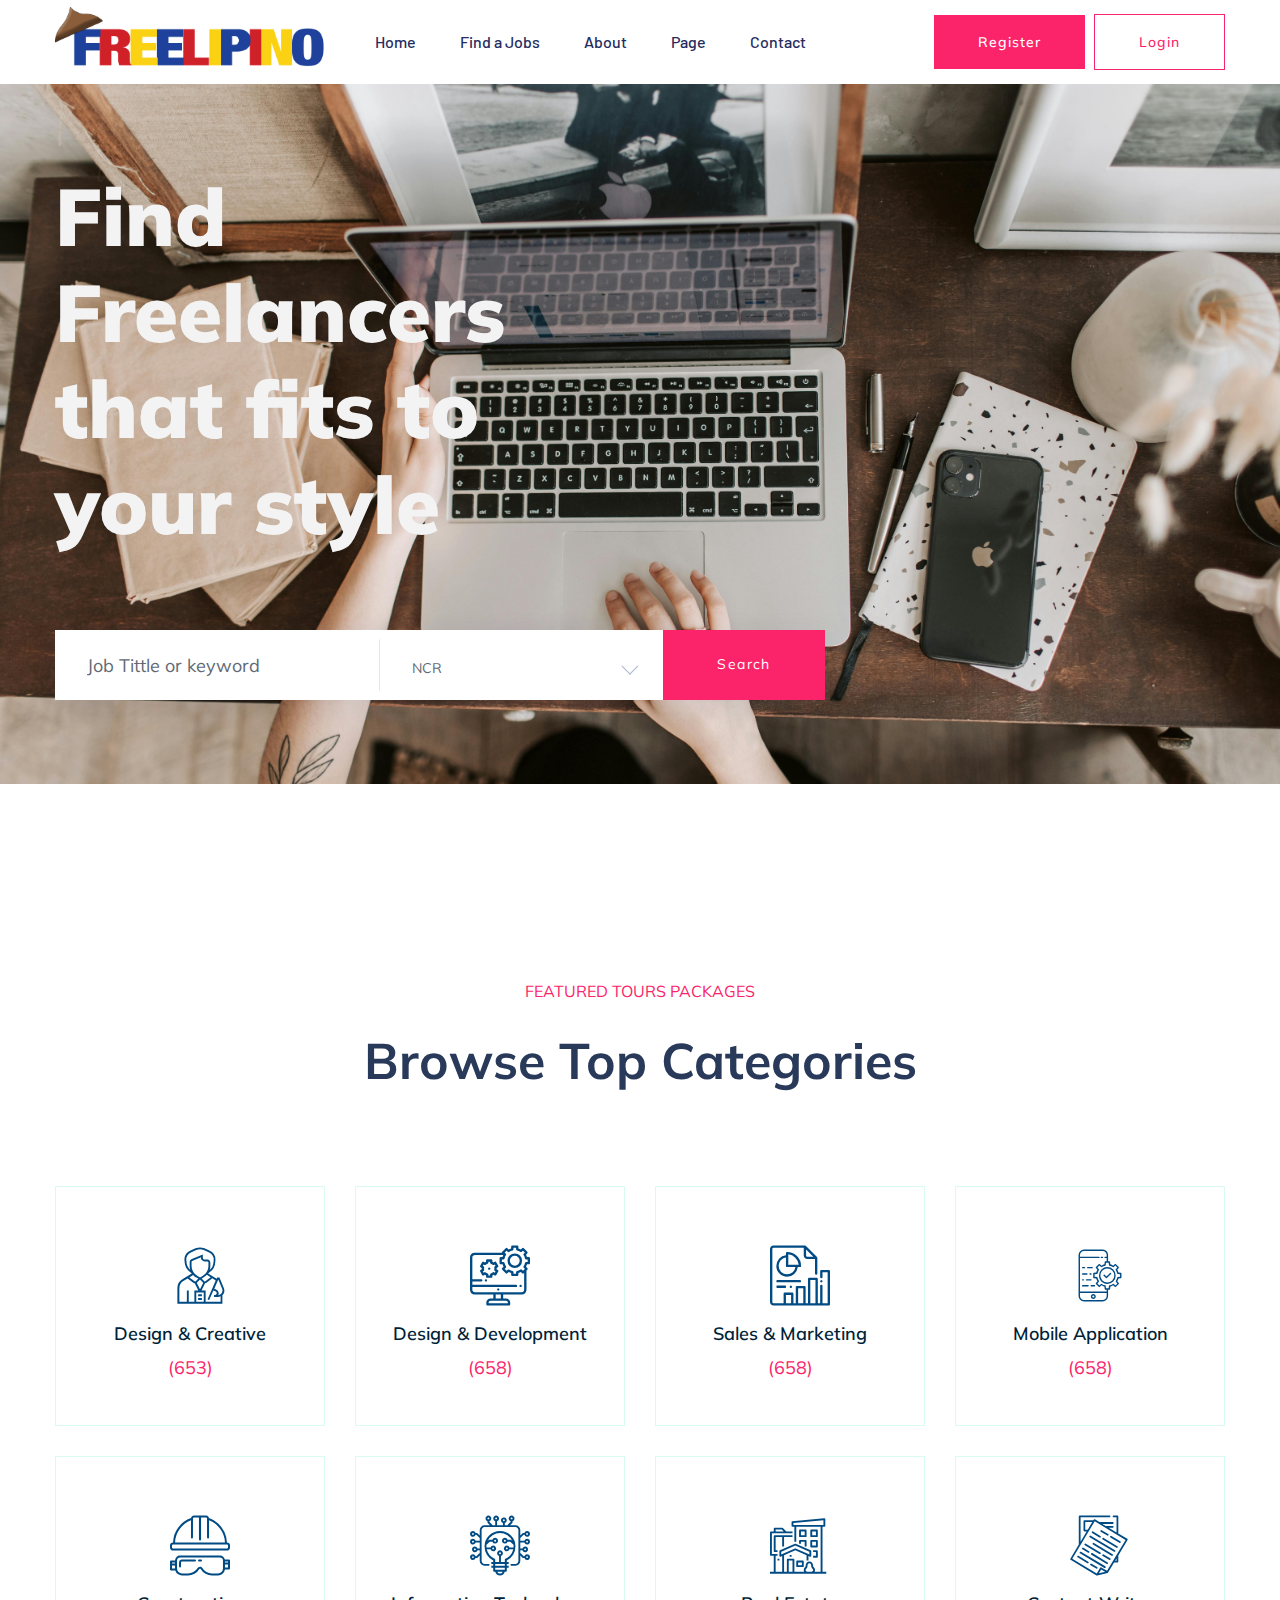
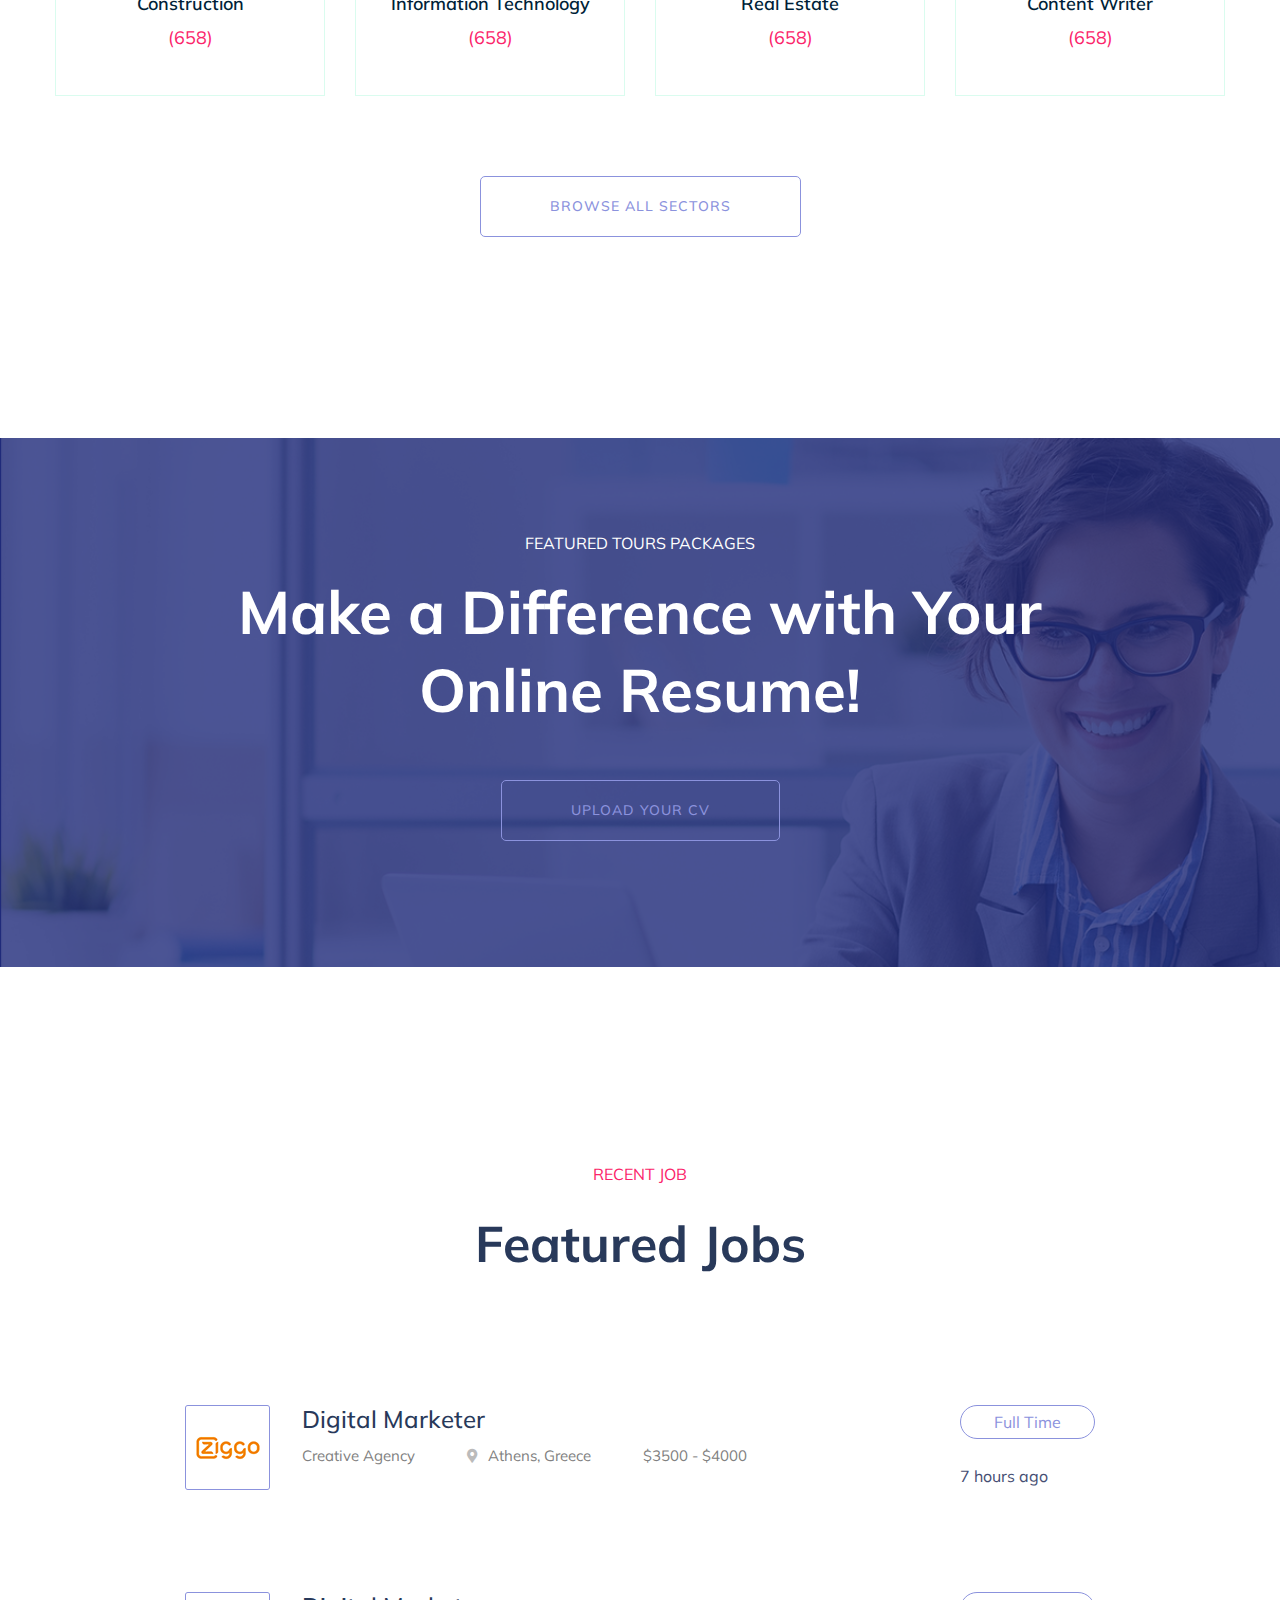
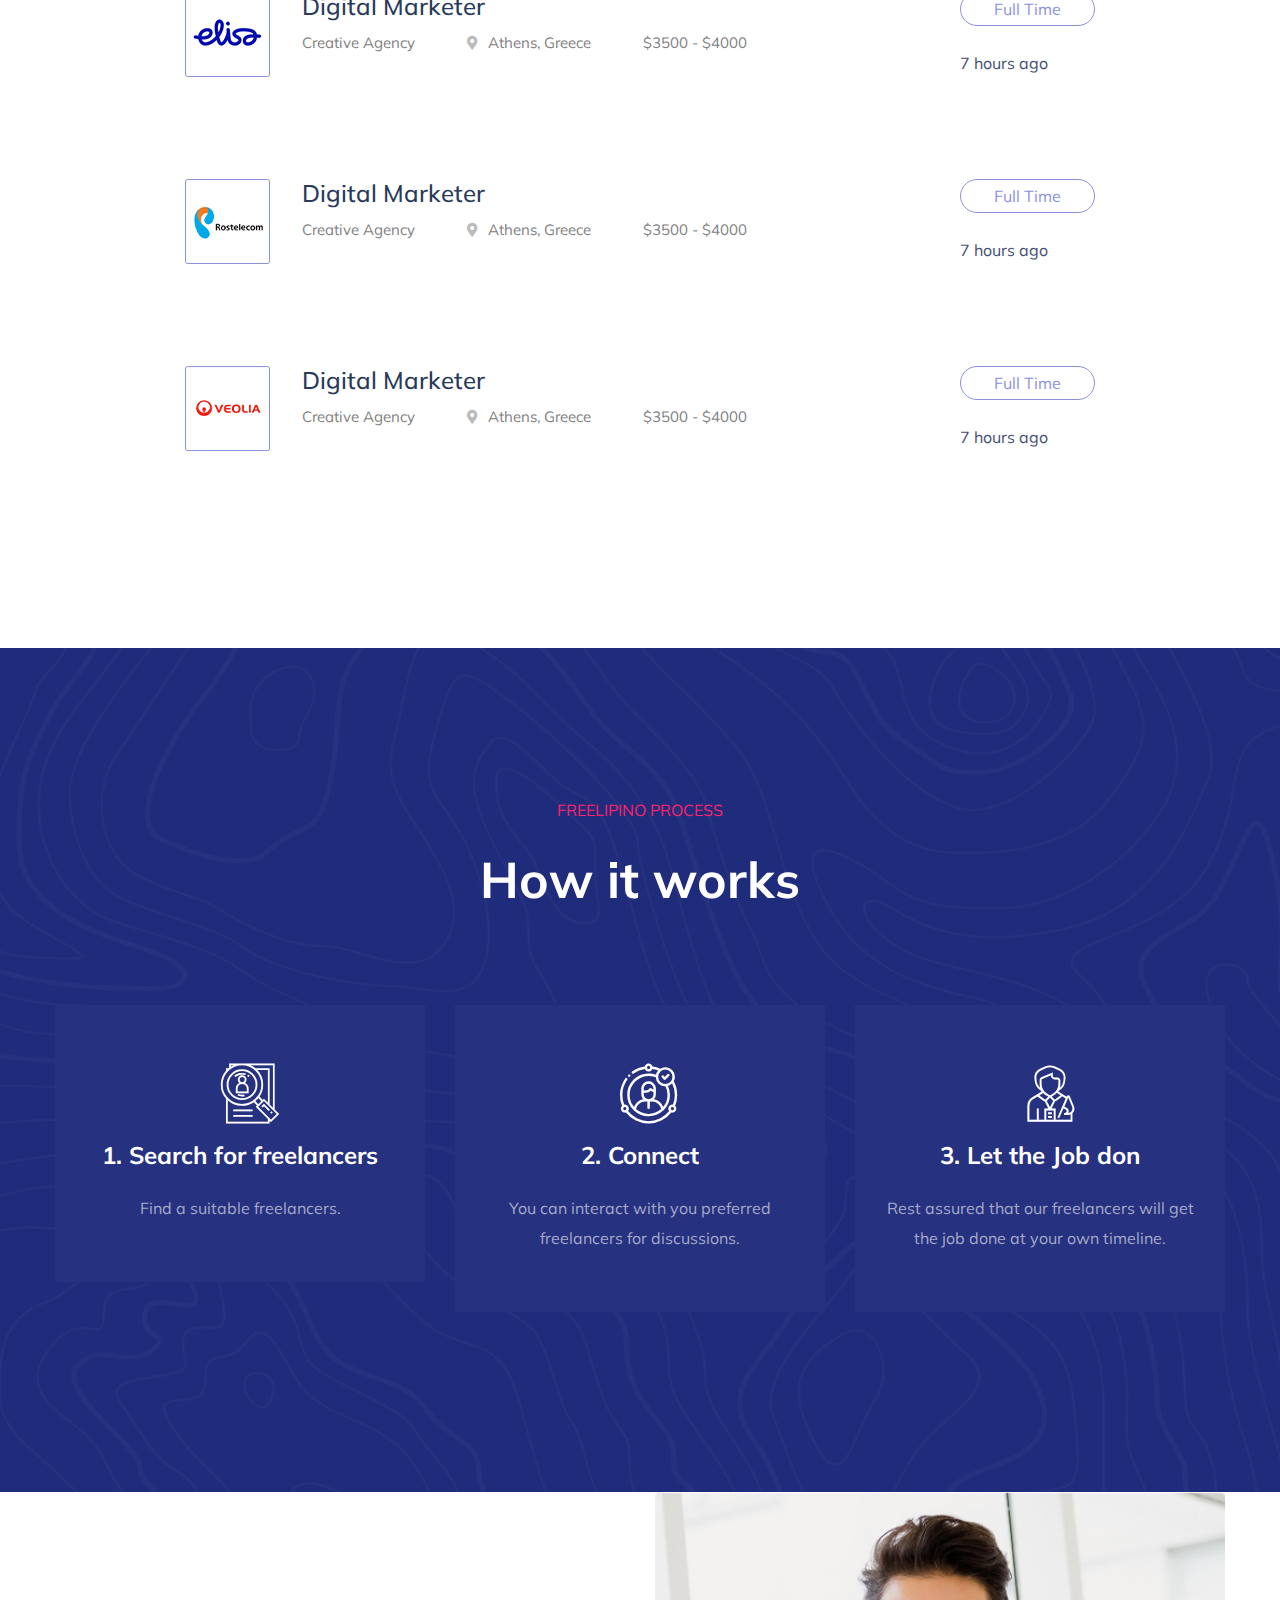
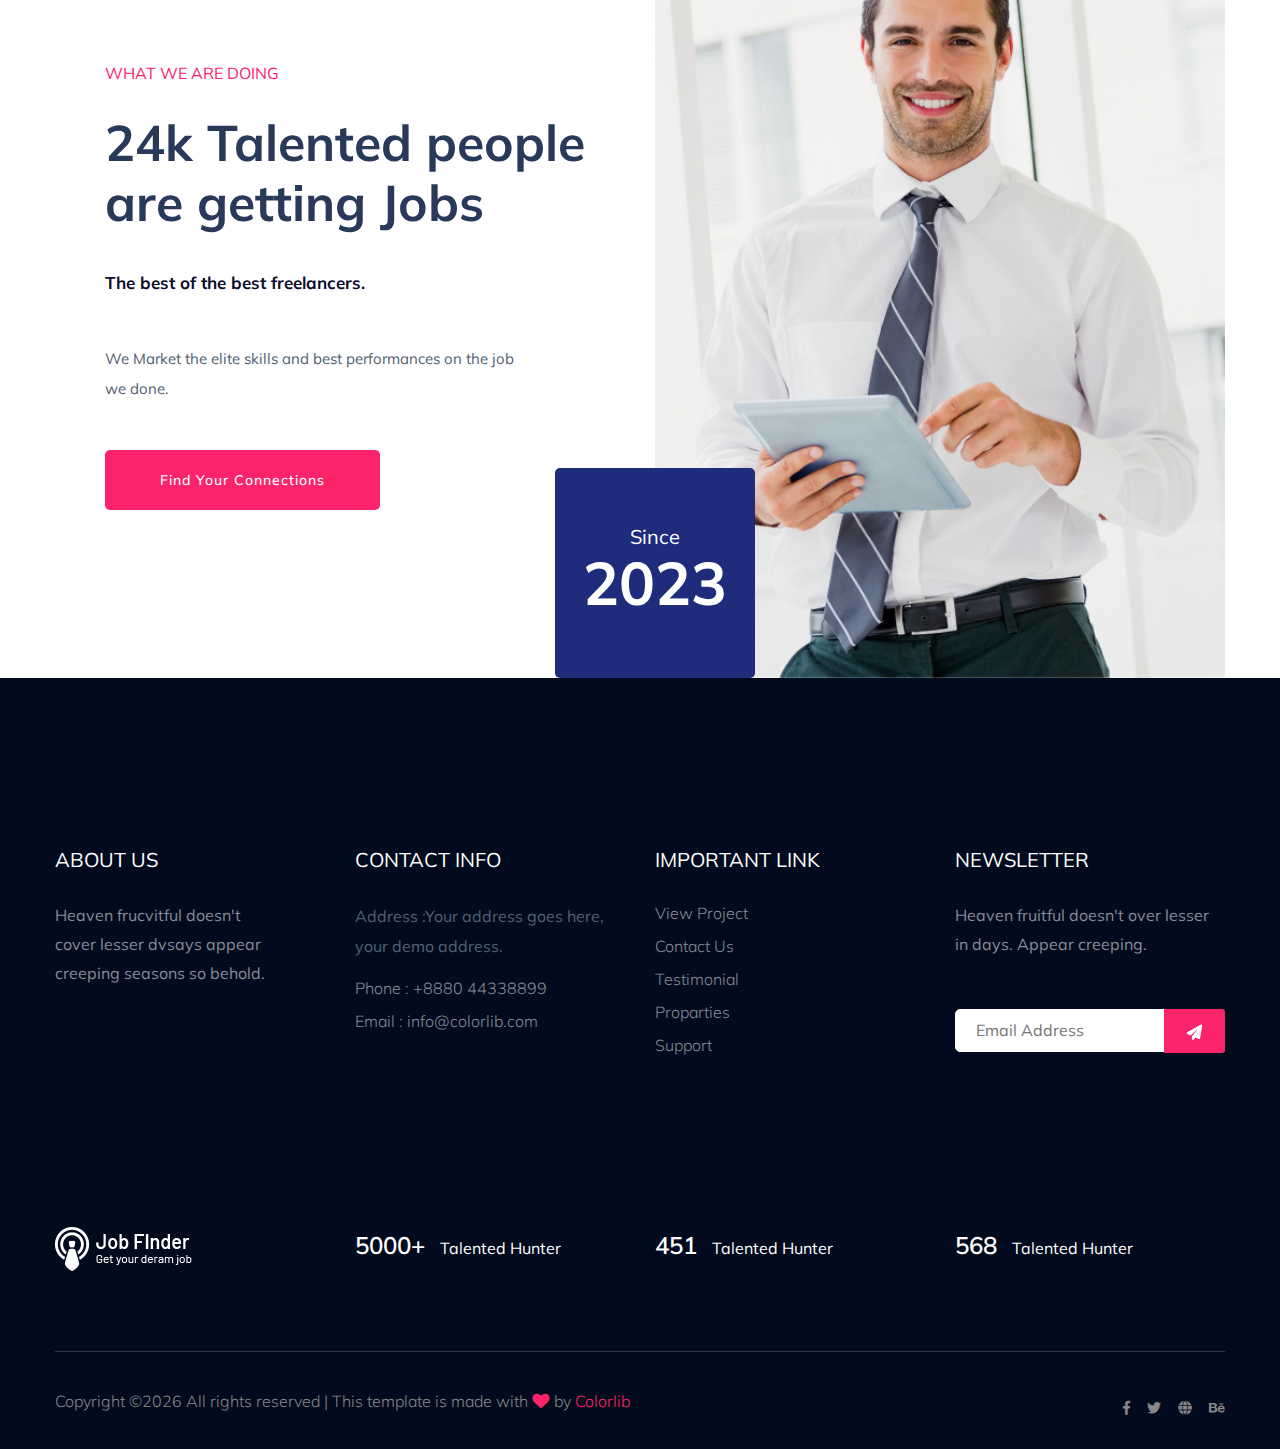
==== index.html @ 177036be "Connected na sa db yung register and login" ====
<!doctype html>
<html class="no-js" lang="zxx">
    <head>
        <meta charset="utf-8">
        <meta http-equiv="x-ua-compatible" content="ie=edge">
         <title>FREELIPINO
             </title>
        <meta name="description" content="">
        <meta name="viewport" content="width=device-width, initial-scale=1">
        <link rel="manifest" href="site.webmanifest">
		<link rel="shortcut icon" type="image/x-icon" href="assets/img/favicon.ico">

		<!-- CSS here -->
            <link rel="stylesheet" href="assets/css/bootstrap.min.css">
            <link rel="stylesheet" href="assets/css/owl.carousel.min.css">
            <link rel="stylesheet" href="assets/css/flaticon.css">
            <link rel="stylesheet" href="assets/css/price_rangs.css">
            <link rel="stylesheet" href="assets/css/slicknav.css">
            <link rel="stylesheet" href="assets/css/animate.min.css">
            <link rel="stylesheet" href="assets/css/magnific-popup.css">
            <link rel="stylesheet" href="assets/css/fontawesome-all.min.css">
            <link rel="stylesheet" href="assets/css/themify-icons.css">
            <link rel="stylesheet" href="assets/css/slick.css">
            <link rel="stylesheet" href="assets/css/nice-select.css">
            <link rel="stylesheet" href="assets/css/style.css">
            <style>
                .logo {
                    display: flex;
                    justify-content: center;
                    align-items: center; 
                }
                .logo img {
                    max-width: 100%; 
                    height: auto;
                }
            </style>
   </head>

   <body>
    <!-- Preloader Start -->
    <div id="preloader-active">
        <div class="preloader d-flex align-items-center justify-content-center">
            <div class="preloader-inner position-relative">
                <div class="preloader-circle"></div>
                <div class="preloader-img pere-text">
                    <img src="assets/img/logo/logo.png" alt="">
                </div>
            </div>
        </div>
    </div>

    <header>
        <!-- Header Start -->
       <div class="header-area header-transparrent">
           <div class="headder-top header-sticky">
                <div class="container">
                    <div class="row align-items-center">
                        <div class="col-lg-3 col-md-2">
                            <div class="logo">
                                <a href="index.html"><img src="assets/img/logo/logo.png" alt=""></a>
                            </div>  
                        </div>
                        <div class="col-lg-9 col-md-9">
                            <div class="menu-wrapper">
                                <!-- Main-menu -->
                                <div class="main-menu">
                                    <nav class="d-none d-lg-block">
                                        <ul id="navigation">
                                            <li><a href="index.html">Home</a></li>
                                            <li><a href="job_listing.html">Find a Jobs </a></li>
                                            <li><a href="about.html">About</a></li>
                                            <li><a href="#">Page</a>
                                                <ul class="submenu">
                                                    <li><a href="blog.html">Blog</a></li>
                                                    <li><a href="single-blog.html">Blog Details</a></li>
                                                    <li><a href="elements.html">Elements</a></li>
                                                    <li><a href="job_details.html">job Details</a></li>
                                                </ul>
                                            </li>
                                            <li><a href="contact.html">Contact</a></li>
                                        </ul>
                                    </nav>
                                </div>          
                                <!-- Header-btn -->
                                <div class="header-btn d-none f-right d-lg-block">
                                    <a href="register.php" class="btn head-btn1">Register</a>
                                    <a href="login.php" class="btn head-btn2">Login</a>
                                </div>
                            </div>
                        </div>
                        <!-- Mobile Menu -->
                        <div class="col-12">
                            <div class="mobile_menu d-block d-lg-none"></div>
                        </div>
                    </div>
                </div>
           </div>
       </div>
        <!-- Header End -->
    </header>
    <main>

        <!-- slider Area Start-->
        <div class="slider-area ">
            <!-- Mobile Menu -->
            <div class="slider-active">
                <div class="single-slider slider-height d-flex align-items-center" data-background="assets/img/hero/h1_hero.jpg">
                    <div class="container">
                        <div class="row">
                            <div class="col-xl-6 col-lg-9 col-md-10">
                                <div class="hero__caption">
                                    <h1>Find Freelancers that fits to your style</h1>
                                </div>
                            </div>
                        </div>                      
                        <div class="row">
                            <div class="col-xl-8">               
                                <form action="#" class="search-box">
                                    <div class="input-form">
                                        <input type="text" placeholder="Job Tittle or keyword">
                                    </div>
                                    <div class="select-form">
                                        <div class="select-itms">
                                            <select name="select" id="select1">
                                                <option value="">NCR</option>
                                                <option value="">Manila</option>
                                                <option value="">Makati</option>
                                                <option value="">Cavite</option>
                                            </select>
                                        </div>
                                    </div>
                                    <div class="search-form">
                                        <a href="#">Search</a>
                                    </div>	
                                </form>	
                            </div>
                        </div>
                    </div>
                </div>
            </div>
        </div>
        <!-- slider Area End-->
        <!-- Our Services Start -->
        <div class="our-services section-pad-t30">
            <div class="container">
                <!-- Section Tittle -->
                <div class="row">
                    <div class="col-lg-12">
                        <div class="section-tittle text-center">
                            <span>FEATURED TOURS Packages</span>
                            <h2>Browse Top Categories </h2>
                        </div>
                    </div>
                </div>
                <div class="row d-flex justify-contnet-center">
                    <div class="col-xl-3 col-lg-3 col-md-4 col-sm-6">
                        <div class="single-services text-center mb-30">
                            <div class="services-ion">
                                <span class="flaticon-tour"></span>
                            </div>
                            <div class="services-cap">
                               <h5><a href="job_listing.html">Design & Creative</a></h5>
                                <span>(653)</span>
                            </div>
                        </div>
                    </div>
                    <div class="col-xl-3 col-lg-3 col-md-4 col-sm-6">
                        <div class="single-services text-center mb-30">
                            <div class="services-ion">
                                <span class="flaticon-cms"></span>
                            </div>
                            <div class="services-cap">
                               <h5><a href="job_listing.html">Design & Development</a></h5>
                                <span>(658)</span>
                            </div>
                        </div>
                    </div>
                    <div class="col-xl-3 col-lg-3 col-md-4 col-sm-6">
                        <div class="single-services text-center mb-30">
                            <div class="services-ion">
                                <span class="flaticon-report"></span>
                            </div>
                            <div class="services-cap">
                               <h5><a href="job_listing.html">Sales & Marketing</a></h5>
                                <span>(658)</span>
                            </div>
                        </div>
                    </div>
                    <div class="col-xl-3 col-lg-3 col-md-4 col-sm-6">
                        <div class="single-services text-center mb-30">
                            <div class="services-ion">
                                <span class="flaticon-app"></span>
                            </div>
                            <div class="services-cap">
                               <h5><a href="job_listing.html">Mobile Application</a></h5>
                                <span>(658)</span>
                            </div>
                        </div>
                    </div>
                    <div class="col-xl-3 col-lg-3 col-md-4 col-sm-6">
                        <div class="single-services text-center mb-30">
                            <div class="services-ion">
                                <span class="flaticon-helmet"></span>
                            </div>
                            <div class="services-cap">
                               <h5><a href="job_listing.html">Construction</a></h5>
                                <span>(658)</span>
                            </div>
                        </div>
                    </div>
                    <div class="col-xl-3 col-lg-3 col-md-4 col-sm-6">
                        <div class="single-services text-center mb-30">
                            <div class="services-ion">
                                <span class="flaticon-high-tech"></span>
                            </div>
                            <div class="services-cap">
                               <h5><a href="job_listing.html">Information Technology</a></h5>
                                <span>(658)</span>
                            </div>
                        </div>
                    </div>
                    <div class="col-xl-3 col-lg-3 col-md-4 col-sm-6">
                        <div class="single-services text-center mb-30">
                            <div class="services-ion">
                                <span class="flaticon-real-estate"></span>
                            </div>
                            <div class="services-cap">
                               <h5><a href="job_listing.html">Real Estate</a></h5>
                                <span>(658)</span>
                            </div>
                        </div>
                    </div>
                    <div class="col-xl-3 col-lg-3 col-md-4 col-sm-6">
                        <div class="single-services text-center mb-30">
                            <div class="services-ion">
                                <span class="flaticon-content"></span>
                            </div>
                            <div class="services-cap">
                               <h5><a href="job_listing.html">Content Writer</a></h5>
                                <span>(658)</span>
                            </div>
                        </div>
                    </div>
                </div>
                <!-- More Btn -->
                <!-- Section Button -->
                <div class="row">
                    <div class="col-lg-12">
                        <div class="browse-btn2 text-center mt-50">
                            <a href="job_listing.html" class="border-btn2">Browse All Sectors</a>
                        </div>
                    </div>
                </div>
            </div>
        </div>
        <!-- Our Services End -->
        <!-- Online CV Area Start -->
         <div class="online-cv cv-bg section-overly pt-90 pb-120"  data-background="assets/img/gallery/cv_bg.jpg">
            <div class="container">
                <div class="row justify-content-center">
                    <div class="col-xl-10">
                        <div class="cv-caption text-center">
                            <p class="pera1">FEATURED TOURS Packages</p>
                            <p class="pera2"> Make a Difference with Your Online Resume!</p>
                            <a href="#" class="border-btn2 border-btn4">Upload your cv</a>
                        </div>
                    </div>
                </div>
            </div>
        </div>
        <!-- Online CV Area End-->
        <!-- Featured_job_start -->
        <section class="featured-job-area feature-padding">
            <div class="container">
                <!-- Section Tittle -->
                <div class="row">
                    <div class="col-lg-12">
                        <div class="section-tittle text-center">
                            <span>Recent Job</span>
                            <h2>Featured Jobs</h2>
                        </div>
                    </div>
                </div>
                <div class="row justify-content-center">
                    <div class="col-xl-10">
                        <!-- single-job-content -->
                        <div class="single-job-items mb-30">
                            <div class="job-items">
                                <div class="company-img">
                                    <a href="job_details.html"><img src="assets/img/icon/job-list1.png" alt=""></a>
                                </div>
                                <div class="job-tittle">
                                    <a href="job_details.html"><h4>Digital Marketer</h4></a>
                                    <ul>
                                        <li>Creative Agency</li>
                                        <li><i class="fas fa-map-marker-alt"></i>Athens, Greece</li>
                                        <li>$3500 - $4000</li>
                                    </ul>
                                </div>
                            </div>
                            <div class="items-link f-right">
                                <a href="job_details.html">Full Time</a>
                                <span>7 hours ago</span>
                            </div>
                        </div>
                        <!-- single-job-content -->
                        <div class="single-job-items mb-30">
                            <div class="job-items">
                                <div class="company-img">
                                    <a href="job_details.html"><img src="assets/img/icon/job-list2.png" alt=""></a>
                                </div>
                                <div class="job-tittle">
                                    <a href="job_details.html"><h4>Digital Marketer</h4></a>
                                    <ul>
                                        <li>Creative Agency</li>
                                        <li><i class="fas fa-map-marker-alt"></i>Athens, Greece</li>
                                        <li>$3500 - $4000</li>
                                    </ul>
                                </div>
                            </div>
                            <div class="items-link f-right">
                                <a href="job_details.html">Full Time</a>
                                <span>7 hours ago</span>
                            </div>
                        </div>
                         <!-- single-job-content -->
                        <div class="single-job-items mb-30">
                            <div class="job-items">
                                <div class="company-img">
                                    <a href="job_details.html"><img src="assets/img/icon/job-list3.png" alt=""></a>
                                </div>
                                <div class="job-tittle">
                                    <a href="job_details.html"><h4>Digital Marketer</h4></a>
                                    <ul>
                                        <li>Creative Agency</li>
                                        <li><i class="fas fa-map-marker-alt"></i>Athens, Greece</li>
                                        <li>$3500 - $4000</li>
                                    </ul>
                                </div>
                            </div>
                            <div class="items-link f-right">
                                <a href="job_details.html">Full Time</a>
                                <span>7 hours ago</span>
                            </div>
                        </div>
                         <!-- single-job-content -->
                        <div class="single-job-items mb-30">
                            <div class="job-items">
                                <div class="company-img">
                                    <a href="job_details.html"><img src="assets/img/icon/job-list4.png" alt=""></a>
                                </div>
                                <div class="job-tittle">
                                    <a href="job_details.html"><h4>Digital Marketer</h4></a>
                                    <ul>
                                        <li>Creative Agency</li>
                                        <li><i class="fas fa-map-marker-alt"></i>Athens, Greece</li>
                                        <li>$3500 - $4000</li>
                                    </ul>
                                </div>
                            </div>
                            <div class="items-link f-right">
                                <a href="job_details.html">Full Time</a>
                                <span>7 hours ago</span>
                            </div>
                        </div>
                    </div>
                </div>
            </div>
        </section>
        <!-- Featured_job_end -->
        <!-- How  Apply Process Start-->
        <div class="apply-process-area apply-bg pt-150 pb-150" data-background="assets/img/gallery/how-applybg.png">
            <div class="container">
                <!-- Section Tittle -->
                <div class="row">
                    <div class="col-lg-12">
                        <div class="section-tittle white-text text-center">
                            <span>FREELIPINO PROCESS</span>
                            <h2> How it works</h2>
                        </div>
                    </div>
                </div>
                <!-- Apply Process Caption -->
                <div class="row">
                    <div class="col-lg-4 col-md-6">
                        <div class="single-process text-center mb-30">
                            <div class="process-ion">
                                <span class="flaticon-search"></span>
                            </div>
                            <div class="process-cap">
                               <h5>1. Search for freelancers</h5>
                               <p>Find a suitable freelancers.</p>
                            </div>
                        </div>
                    </div>
                    <div class="col-lg-4 col-md-6">
                        <div class="single-process text-center mb-30">
                            <div class="process-ion">
                                <span class="flaticon-curriculum-vitae"></span>
                            </div>
                            <div class="process-cap">
                               <h5>2. Connect</h5>
                               <p>You can interact with you preferred freelancers for discussions.</p>
                            </div>
                        </div>
                    </div>
                    <div class="col-lg-4 col-md-6">
                        <div class="single-process text-center mb-30">
                            <div class="process-ion">
                                <span class="flaticon-tour"></span>
                            </div>
                            <div class="process-cap">
                               <h5>3. Let the Job don</h5>
                               <p>Rest assured that  our freelancers will get the job done at your own timeline.</p>
                            </div>
                        </div>
                    </div>
                </div>
             </div>
        </div>
        <!-- How  Apply Process End-->
       
         <!-- Support Company Start-->
         <div class="support-company-area support-padding fix">
            <div class="container">
                <div class="row align-items-center">
                    <div class="col-xl-6 col-lg-6">
                        <div class="right-caption">
                            <!-- Section Tittle -->
                            <div class="section-tittle section-tittle2">
                                <span>What we are doing</span>
                                <h2>24k Talented people are getting Jobs</h2>
                            </div>
                            <div class="support-caption">
                                <p class="pera-top">The best of the best freelancers.</p>
                                <p>We Market  the elite skills and best performances on the job we done.</p>
                                <a href="about.html" class="btn post-btn">Find your connections</a>
                            </div>
                        </div>
                    </div>
                    <div class="col-xl-6 col-lg-6">
                        <div class="support-location-img">
                            <img src="assets/img/service/support-img.jpg" alt="">
                            <div class="support-img-cap text-center">
                                <p>Since</p>
                                <span>2023</span>
                            </div>
                        </div>
                    </div>
                </div>
            </div>


    </main>
    <footer>
        <!-- Footer Start-->
        <div class="footer-area footer-bg footer-padding">
            <div class="container">
                <div class="row d-flex justify-content-between">
                    <div class="col-xl-3 col-lg-3 col-md-4 col-sm-6">
                       <div class="single-footer-caption mb-50">
                         <div class="single-footer-caption mb-30">
                             <div class="footer-tittle">
                                 <h4>About Us</h4>
                                 <div class="footer-pera">
                                     <p>Heaven frucvitful doesn't cover lesser dvsays appear creeping seasons so behold.</p>
                                </div>
                             </div>
                         </div>

                       </div>
                    </div>
                    <div class="col-xl-3 col-lg-3 col-md-4 col-sm-5">
                        <div class="single-footer-caption mb-50">
                            <div class="footer-tittle">
                                <h4>Contact Info</h4>
                                <ul>
                                    <li>
                                    <p>Address :Your address goes
                                        here, your demo address.</p>
                                    </li>
                                    <li><a href="#">Phone : +8880 44338899</a></li>
                                    <li><a href="#">Email : info@colorlib.com</a></li>
                                </ul>
                            </div>

                        </div>
                    </div>
                    <div class="col-xl-3 col-lg-3 col-md-4 col-sm-5">
                        <div class="single-footer-caption mb-50">
                            <div class="footer-tittle">
                                <h4>Important Link</h4>
                                <ul>
                                    <li><a href="#"> View Project</a></li>
                                    <li><a href="#">Contact Us</a></li>
                                    <li><a href="#">Testimonial</a></li>
                                    <li><a href="#">Proparties</a></li>
                                    <li><a href="#">Support</a></li>
                                </ul>
                            </div>
                        </div>
                    </div>
                    <div class="col-xl-3 col-lg-3 col-md-4 col-sm-5">
                        <div class="single-footer-caption mb-50">
                            <div class="footer-tittle">
                                <h4>Newsletter</h4>
                                <div class="footer-pera footer-pera2">
                                 <p>Heaven fruitful doesn't over lesser in days. Appear creeping.</p>
                             </div>
                             <!-- Form -->
                             <div class="footer-form" >
                                 <div id="mc_embed_signup">
                                     <form target="_blank" action="https://spondonit.us12.list-manage.com/subscribe/post?u=1462626880ade1ac87bd9c93a&amp;id=92a4423d01"
                                     method="get" class="subscribe_form relative mail_part">
                                         <input type="email" name="email" id="newsletter-form-email" placeholder="Email Address"
                                         class="placeholder hide-on-focus" onfocus="this.placeholder = ''"
                                         onblur="this.placeholder = ' Email Address '">
                                         <div class="form-icon">
                                             <button type="submit" name="submit" id="newsletter-submit"
                                             class="email_icon newsletter-submit button-contactForm"><img src="assets/img/icon/form.png" alt=""></button>
                                         </div>
                                         <div class="mt-10 info"></div>
                                     </form>
                                 </div>
                             </div>
                            </div>
                        </div>
                    </div>
                </div>
               <!--  -->
               <div class="row footer-wejed justify-content-between">
                    <div class="col-xl-3 col-lg-3 col-md-4 col-sm-6">
                        <!-- logo -->
                        <div class="footer-logo mb-20">
                        <a href="index.html"><img src="assets/img/logo/logo2_footer.png" alt=""></a>
                        </div>
                    </div>
                    <div class="col-xl-3 col-lg-3 col-md-4 col-sm-5">
                    <div class="footer-tittle-bottom">
                        <span>5000+</span>
                        <p>Talented Hunter</p>
                    </div>
                    </div>
                    <div class="col-xl-3 col-lg-3 col-md-4 col-sm-5">
                        <div class="footer-tittle-bottom">
                            <span>451</span>
                            <p>Talented Hunter</p>
                        </div>
                    </div>
                    <div class="col-xl-3 col-lg-3 col-md-4 col-sm-5">
                        <!-- Footer Bottom Tittle -->
                        <div class="footer-tittle-bottom">
                            <span>568</span>
                            <p>Talented Hunter</p>
                        </div>
                    </div>
               </div>
            </div>
        </div>
        <!-- footer-bottom area -->
        <div class="footer-bottom-area footer-bg">
            <div class="container">
                <div class="footer-border">
                     <div class="row d-flex justify-content-between align-items-center">
                         <div class="col-xl-10 col-lg-10 ">
                             <div class="footer-copy-right">
                                 <p><!-- Link back to Colorlib can't be removed. Template is licensed under CC BY 3.0. -->
  Copyright &copy;<script>document.write(new Date().getFullYear());</script> All rights reserved | This template is made with <i class="fa fa-heart" aria-hidden="true"></i> by <a href="https://colorlib.com" target="_blank">Colorlib</a>
  <!-- Link back to Colorlib can't be removed. Template is licensed under CC BY 3.0. --></p>
                             </div>
                         </div>
                         <div class="col-xl-2 col-lg-2">
                             <div class="footer-social f-right">
                                 <a href="#"><i class="fab fa-facebook-f"></i></a>
                                 <a href="#"><i class="fab fa-twitter"></i></a>
                                 <a href="#"><i class="fas fa-globe"></i></a>
                                 <a href="#"><i class="fab fa-behance"></i></a>
                             </div>
                         </div>
                     </div>
                </div>
            </div>
        </div>
        <!-- Footer End-->
    </footer>

  <!-- JS here -->
	
		<!-- All JS Custom Plugins Link Here here -->
        <script src="./assets/js/vendor/modernizr-3.5.0.min.js"></script>
		<!-- Jquery, Popper, Bootstrap -->
		<script src="./assets/js/vendor/jquery-1.12.4.min.js"></script>
        <script src="./assets/js/popper.min.js"></script>
        <script src="./assets/js/bootstrap.min.js"></script>
	    <!-- Jquery Mobile Menu -->
        <script src="./assets/js/jquery.slicknav.min.js"></script>

		<!-- Jquery Slick , Owl-Carousel Plugins -->
        <script src="./assets/js/owl.carousel.min.js"></script>
        <script src="./assets/js/slick.min.js"></script>
        <script src="./assets/js/price_rangs.js"></script>
        
		<!-- One Page, Animated-HeadLin -->
        <script src="./assets/js/wow.min.js"></script>
		<script src="./assets/js/animated.headline.js"></script>
        <script src="./assets/js/jquery.magnific-popup.js"></script>

		<!-- Scrollup, nice-select, sticky -->
        <script src="./assets/js/jquery.scrollUp.min.js"></script>
        <script src="./assets/js/jquery.nice-select.min.js"></script>
		<script src="./assets/js/jquery.sticky.js"></script>
        
        <!-- contact js -->
        <script src="./assets/js/contact.js"></script>
        <script src="./assets/js/jquery.form.js"></script>
        <script src="./assets/js/jquery.validate.min.js"></script>
        <script src="./assets/js/mail-script.js"></script>
        <script src="./assets/js/jquery.ajaxchimp.min.js"></script>
        
		<!-- Jquery Plugins, main Jquery -->	
        <script src="./assets/js/plugins.js"></script>
        <script src="./assets/js/main.js"></script>
        
    </body>
</html>
---- assets/css/flaticon.css ----
/*
  	Flaticon icon font: Flaticon
  	Creation date: 10/03/2020 09:37
  	*/

@font-face {
  font-family: "Flaticon";
  src: url("../fonts/Flaticon.eot");
  src: url("../fonts/Flaticon.eot?#iefix") format("embedded-opentype"),
       url("../fonts/Flaticon.woff2") format("woff2"),
       url("../fonts/Flaticon.woff") format("woff"),
       url("../fonts/Flaticon.ttf") format("truetype"),
       url("../fonts/Flaticon.svg#Flaticon") format("svg");
  font-weight: normal;
  font-style: normal;
}

@media screen and (-webkit-min-device-pixel-ratio:0) {
  @font-face {
    font-family: "Flaticon";
    src: url("../fonts/Flaticon.svg#Flaticon") format("svg");
  }
}

[class^="flaticon-"]:before, [class*=" flaticon-"]:before,
[class^="flaticon-"]:after, [class*=" flaticon-"]:after {   
  font-family: Flaticon;

font-style: normal;
margin-left: 20px;
}

.flaticon-tour:before { content: "\f100"; }
.flaticon-report:before { content: "\f101"; }
.flaticon-cms:before { content: "\f102"; }
.flaticon-app:before { content: "\f103"; }
.flaticon-helmet:before { content: "\f104"; }
.flaticon-high-tech:before { content: "\f105"; }
.flaticon-real-estate:before { content: "\f106"; }
.flaticon-content:before { content: "\f107"; }
.flaticon-search:before { content: "\f108"; }
.flaticon-curriculum-vitae:before { content: "\f109"; }
---- assets/css/price_rangs.css ----
/* Ion.RangeSlider
// css version 2.0.3
// Â© 2013-2014 Denis Ineshin | IonDen.com
// ===================================================================================================================*/

/* =====================================================================================================================
// RangeSlider */

.irs {
    position: relative; display: block;
    -webkit-touch-callout: none;
    -webkit-user-select: none;
     -khtml-user-select: none;
       -moz-user-select: none;
        -ms-user-select: none;
            user-select: none;
}
    .irs-line {
        position: relative; display: block;
        overflow: hidden;
        outline: none !important;
    }
        .irs-line-left, .irs-line-mid, .irs-line-right {
            position: absolute; display: block;
            top: 0;
        }
        .irs-line-left {
            left: 0; width: 11%;
        }
        .irs-line-mid {
            left: 9%; width: 82%;
        }
        .irs-line-right {
            right: 0; width: 11%;
        }

    .irs-bar {
        position: absolute; display: block;
        left: 0; width: 0;
    }
        .irs-bar-edge {
            position: absolute; display: block;
            top: 0; left: 0;
        }

    .irs-shadow {
        position: absolute; display: none;
        left: 0; width: 0;
    }

    .irs-slider {
        position: absolute; display: block;
        cursor: default;
        z-index: 1;
    }
        .irs-slider.single {

        }
        .irs-slider.from {

        }
        .irs-slider.to {

        }
        .irs-slider.type_last {
            z-index: 2;
        }

    .irs-min {
        position: absolute; display: block;
        left: 0;
        cursor: default;
    }
    .irs-max {
        position: absolute; display: block;
        right: 0;
        cursor: default;
    }

    .irs-from, .irs-to, .irs-single {
        position: absolute; display: block;
        top: 0; left: 0;
        cursor: default;
        white-space: nowrap;
    }

.irs-grid {
    position: absolute; display: none;
    bottom: 0; left: 0;
    width: 100%; height: 20px;
}
.irs-with-grid .irs-grid {
    display: block;
}
    .irs-grid-pol {
        position: absolute;
        top: 0; left: 0;
        width: 1px; height: 8px;
        background: #000;
    }
    .irs-grid-pol.small {
        height: 4px;
    }
    .irs-grid-text {
        position: absolute;
        bottom: 0; left: 0;
        white-space: nowrap;
        text-align: center;
        font-size: 9px; line-height: 9px;
        padding: 0 3px;
        color: #000;
    }

.irs-disable-mask {
    position: absolute; display: block;
    top: 0; left: -1%;
    width: 102%; height: 100%;
    cursor: default;
    background: rgba(0,0,0,0.0);
    z-index: 2;
}
.lt-ie9 .irs-disable-mask {
    background: #000;
    filter: alpha(opacity=0);
    cursor: not-allowed;
}

.irs-disabled {
    opacity: 0.4;
}


.irs-hidden-input {
    position: absolute !important;
    display: block !important;
    top: 0 !important;
    left: 0 !important;
    width: 0 !important;
    height: 0 !important;
    font-size: 0 !important;
    line-height: 0 !important;
    padding: 0 !important;
    margin: 0 !important;
    outline: none !important;
    z-index: -9999 !important;
    background: none !important;
    border-style: solid !important;
    border-color: transparent !important;
}


/* Ion.RangeSlider, Simple Skin
// css version 2.0.3
// Â© Denis Ineshin, 2014    https://github.com/IonDen
// Â© guybowden, 2014        https://github.com/guybowden
// ===================================================================================================================*/

/* =====================================================================================================================
// Skin details */

.irs {
    height: 55px;
}
.irs-with-grid {
    height: 75px;
}
.irs-line {
    height: 10px; top: 33px;
    background: #EEE;
    background: linear-gradient(to bottom, #DDD -50%, #FFF 150%); /* W3C */
    border: 1px solid #CCC;
    border-radius: 16px;
    -moz-border-radius: 16px;
}
    .irs-line-left {
        height: 8px;
    }
    .irs-line-mid {
        height: 8px;
    }
    .irs-line-right {
        height: 8px;
    }

.irs-bar {
    height: 10px; top: 33px;
    border-top: 1px solid #428bca;
    border-bottom: 1px solid #428bca;
    background: #428bca;
    background: linear-gradient(to top, rgba(66,139,202,1) 0%,rgba(127,195,232,1) 100%); /* W3C */
}
    .irs-bar-edge {
        height: 10px; top: 33px;
        width: 14px;
        border: 1px solid #428bca;
        border-right: 0;
        background: #428bca;
        background: linear-gradient(to top, rgba(66,139,202,1) 0%,rgba(127,195,232,1) 100%); /* W3C */
        border-radius: 16px 0 0 16px;
        -moz-border-radius: 16px 0 0 16px;
    }

.irs-shadow {
    height: 2px; top: 38px;
    background: #000;
    opacity: 0.3;
    border-radius: 5px;
    -moz-border-radius: 5px;
}
.lt-ie9 .irs-shadow {
    filter: alpha(opacity=30);
}

.irs-slider {
    top: 25px;
    width: 27px; height: 27px;
    border: 1px solid #AAA;
    background: #DDD;
    background: linear-gradient(to bottom, rgba(255,255,255,1) 0%,rgba(220,220,220,1) 20%,rgba(255,255,255,1) 100%); /* W3C */
    border-radius: 27px;
    -moz-border-radius: 27px;
    box-shadow: 1px 1px 3px rgba(0,0,0,0.3);
    cursor: pointer;
}

.irs-slider.state_hover, .irs-slider:hover {
    background: #FFF;
}

.irs-min, .irs-max {
    color: #333;
    font-size: 12px; line-height: 1.333;
    text-shadow: none;
    top: 0;
    padding: 1px 5px;
    background: rgba(0,0,0,0.1);
    border-radius: 3px;
    -moz-border-radius: 3px;
}

.lt-ie9 .irs-min, .lt-ie9 .irs-max {
    background: #ccc;
}

.lt-ie9 .irs-from, .lt-ie9 .irs-to, .lt-ie9 .irs-single {
    background: #999;
}

.irs-grid {
    height: 27px;
}
.irs-grid-pol {
    opacity: 0.5;
    background: #428bca;
}
.irs-grid-pol.small {
    background: #999;
}

.irs-grid-text {
    bottom: 5px;
    color: #99a4ac;
}

.irs-disabled {
}
---- assets/css/themify-icons.css ----
@font-face {
	font-family: 'themify';
	src:url('../fonts/themify.eot?-fvbane');


	src:url('../fonts/themify.eot?#iefix-fvbane') format('embedded-opentype'),
		url('../fonts/themify.woff?-fvbane') format('woff'),
		url('../fonts/themify.ttf?-fvbane') format('truetype'),
		url('../fonts/themify.svg?-fvbane#themify') format('svg');
	font-weight: normal;
	font-style: normal;
}

[class^="ti-"], [class*=" ti-"] {
	font-family: 'themify';
	speak: none;
	font-style: normal;
	font-weight: normal;
	font-variant: normal;
	text-transform: none;
	line-height: 1;

	/* Better Font Rendering =========== */
	-webkit-font-smoothing: antialiased;
	-moz-osx-font-smoothing: grayscale;
}

.ti-wand:before {
	content: "\e600";
}
.ti-volume:before {
	content: "\e601";
}
.ti-user:before {
	content: "\e602";
}
.ti-unlock:before {
	content: "\e603";
}
.ti-unlink:before {
	content: "\e604";
}
.ti-trash:before {
	content: "\e605";
}
.ti-thought:before {
	content: "\e606";
}
.ti-target:before {
	content: "\e607";
}
.ti-tag:before {
	content: "\e608";
}
.ti-tablet:before {
	content: "\e609";
}
.ti-star:before {
	content: "\e60a";
}
.ti-spray:before {
	content: "\e60b";
}
.ti-signal:before {
	content: "\e60c";
}
.ti-shopping-cart:before {
	content: "\e60d";
}
.ti-shopping-cart-full:before {
	content: "\e60e";
}
.ti-settings:before {
	content: "\e60f";
}
.ti-search:before {
	content: "\e610";
}
.ti-zoom-in:before {
	content: "\e611";
}
.ti-zoom-out:before {
	content: "\e612";
}
.ti-cut:before {
	content: "\e613";
}
.ti-ruler:before {
	content: "\e614";
}
.ti-ruler-pencil:before {
	content: "\e615";
}
.ti-ruler-alt:before {
	content: "\e616";
}
.ti-bookmark:before {
	content: "\e617";
}
.ti-bookmark-alt:before {
	content: "\e618";
}
.ti-reload:before {
	content: "\e619";
}
.ti-plus:before {
	content: "\e61a";
}
.ti-pin:before {
	content: "\e61b";
}
.ti-pencil:before {
	content: "\e61c";
}
.ti-pencil-alt:before {
	content: "\e61d";
}
.ti-paint-roller:before {
	content: "\e61e";
}
.ti-paint-bucket:before {
	content: "\e61f";
}
.ti-na:before {
	content: "\e620";
}
.ti-mobile:before {
	content: "\e621";
}
.ti-minus:before {
	content: "\e622";
}
.ti-medall:before {
	content: "\e623";
}
.ti-medall-alt:before {
	content: "\e624";
}
.ti-marker:before {
	content: "\e625";
}
.ti-marker-alt:before {
	content: "\e626";
}
.ti-arrow-up:before {
	content: "\e627";
}
.ti-arrow-right:before {
	content: "\e628";
}
.ti-arrow-left:before {
	content: "\e629";
}
.ti-arrow-down:before {
	content: "\e62a";
}
.ti-lock:before {
	content: "\e62b";
}
.ti-location-arrow:before {
	content: "\e62c";
}
.ti-link:before {
	content: "\e62d";
}
.ti-layout:before {
	content: "\e62e";
}
.ti-layers:before {
	content: "\e62f";
}
.ti-layers-alt:before {
	content: "\e630";
}
.ti-key:before {
	content: "\e631";
}
.ti-import:before {
	content: "\e632";
}
.ti-image:before {
	content: "\e633";
}
.ti-heart:before {
	content: "\e634";
}
.ti-heart-broken:before {
	content: "\e635";
}
.ti-hand-stop:before {
	content: "\e636";
}
.ti-hand-open:before {
	content: "\e637";
}
.ti-hand-drag:before {
	content: "\e638";
}
.ti-folder:before {
	content: "\e639";
}
.ti-flag:before {
	content: "\e63a";
}
.ti-flag-alt:before {
	content: "\e63b";
}
.ti-flag-alt-2:before {
	content: "\e63c";
}
.ti-eye:before {
	content: "\e63d";
}
.ti-export:before {
	content: "\e63e";
}
.ti-exchange-vertical:before {
	content: "\e63f";
}
.ti-desktop:before {
	content: "\e640";
}
.ti-cup:before {
	content: "\e641";
}
.ti-crown:before {
	content: "\e642";
}
.ti-comments:before {
	content: "\e643";
}
.ti-comment:before {
	content: "\e644";
}
.ti-comment-alt:before {
	content: "\e645";
}
.ti-close:before {
	content: "\e646";
}
.ti-clip:before {
	content: "\e647";
}
.ti-angle-up:before {
	content: "\e648";
}
.ti-angle-right:before {
	content: "\e649";
}
.ti-angle-left:before {
	content: "\e64a";
}
.ti-angle-down:before {
	content: "\e64b";
}
.ti-check:before {
	content: "\e64c";
}
.ti-check-box:before {
	content: "\e64d";
}
.ti-camera:before {
	content: "\e64e";
}
.ti-announcement:before {
	content: "\e64f";
}
.ti-brush:before {
	content: "\e650";
}
.ti-briefcase:before {
	content: "\e651";
}
.ti-bolt:before {
	content: "\e652";
}
.ti-bolt-alt:before {
	content: "\e653";
}
.ti-blackboard:before {
	content: "\e654";
}
.ti-bag:before {
	content: "\e655";
}
.ti-move:before {
	content: "\e656";
}
.ti-arrows-vertical:before {
	content: "\e657";
}
.ti-arrows-horizontal:before {
	content: "\e658";
}
.ti-fullscreen:before {
	content: "\e659";
}
.ti-arrow-top-right:before {
	content: "\e65a";
}
.ti-arrow-top-left:before {
	content: "\e65b";
}
.ti-arrow-circle-up:before {
	content: "\e65c";
}
.ti-arrow-circle-right:before {
	content: "\e65d";
}
.ti-arrow-circle-left:before {
	content: "\e65e";
}
.ti-arrow-circle-down:before {
	content: "\e65f";
}
.ti-angle-double-up:before {
	content: "\e660";
}
.ti-angle-double-right:before {
	content: "\e661";
}
.ti-angle-double-left:before {
	content: "\e662";
}
.ti-angle-double-down:before {
	content: "\e663";
}
.ti-zip:before {
	content: "\e664";
}
.ti-world:before {
	content: "\e665";
}
.ti-wheelchair:before {
	content: "\e666";
}
.ti-view-list:before {
	content: "\e667";
}
.ti-view-list-alt:before {
	content: "\e668";
}
.ti-view-grid:before {
	content: "\e669";
}
.ti-uppercase:before {
	content: "\e66a";
}
.ti-upload:before {
	content: "\e66b";
}
.ti-underline:before {
	content: "\e66c";
}
.ti-truck:before {
	content: "\e66d";
}
.ti-timer:before {
	content: "\e66e";
}
.ti-ticket:before {
	content: "\e66f";
}
.ti-thumb-up:before {
	content: "\e670";
}
.ti-thumb-down:before {
	content: "\e671";
}
.ti-text:before {
	content: "\e672";
}
.ti-stats-up:before {
	content: "\e673";
}
.ti-stats-down:before {
	content: "\e674";
}
.ti-split-v:before {
	content: "\e675";
}
.ti-split-h:before {
	content: "\e676";
}
.ti-smallcap:before {
	content: "\e677";
}
.ti-shine:before {
	content: "\e678";
}
.ti-shift-right:before {
	content: "\e679";
}
.ti-shift-left:before {
	content: "\e67a";
}
.ti-shield:before {
	content: "\e67b";
}
.ti-notepad:before {
	content: "\e67c";
}
.ti-server:before {
	content: "\e67d";
}
.ti-quote-right:before {
	content: "\e67e";
}
.ti-quote-left:before {
	content: "\e67f";
}
.ti-pulse:before {
	content: "\e680";
}
.ti-printer:before {
	content: "\e681";
}
.ti-power-off:before {
	content: "\e682";
}
.ti-plug:before {
	content: "\e683";
}
.ti-pie-chart:before {
	content: "\e684";
}
.ti-paragraph:before {
	content: "\e685";
}
.ti-panel:before {
	content: "\e686";
}
.ti-package:before {
	content: "\e687";
}
.ti-music:before {
	content: "\e688";
}
.ti-music-alt:before {
	content: "\e689";
}
.ti-mouse:before {
	content: "\e68a";
}
.ti-mouse-alt:before {
	content: "\e68b";
}
.ti-money:before {
	content: "\e68c";
}
.ti-microphone:before {
	content: "\e68d";
}
.ti-menu:before {
	content: "\e68e";
}
.ti-menu-alt:before {
	content: "\e68f";
}
.ti-map:before {
	content: "\e690";
}
.ti-map-alt:before {
	content: "\e691";
}
.ti-loop:before {
	content: "\e692";
}
.ti-location-pin:before {
	content: "\e693";
}
.ti-list:before {
	content: "\e694";
}
.ti-light-bulb:before {
	content: "\e695";
}
.ti-Italic:before {
	content: "\e696";
}
.ti-info:before {
	content: "\e697";
}
.ti-infinite:before {
	content: "\e698";
}
.ti-id-badge:before {
	content: "\e699";
}
.ti-hummer:before {
	content: "\e69a";
}
.ti-home:before {
	content: "\e69b";
}
.ti-help:before {
	content: "\e69c";
}
.ti-headphone:before {
	content: "\e69d";
}
.ti-harddrives:before {
	content: "\e69e";
}
.ti-harddrive:before {
	content: "\e69f";
}
.ti-gift:before {
	content: "\e6a0";
}
.ti-game:before {
	content: "\e6a1";
}
.ti-filter:before {
	content: "\e6a2";
}
.ti-files:before {
	content: "\e6a3";
}
.ti-file:before {
	content: "\e6a4";
}
.ti-eraser:before {
	content: "\e6a5";
}
.ti-envelope:before {
	content: "\e6a6";
}
.ti-download:before {
	content: "\e6a7";
}
.ti-direction:before {
	content: "\e6a8";
}
.ti-direction-alt:before {
	content: "\e6a9";
}
.ti-dashboard:before {
	content: "\e6aa";
}
.ti-control-stop:before {
	content: "\e6ab";
}
.ti-control-shuffle:before {
	content: "\e6ac";
}
.ti-control-play:before {
	content: "\e6ad";
}
.ti-control-pause:before {
	content: "\e6ae";
}
.ti-control-forward:before {
	content: "\e6af";
}
.ti-control-backward:before {
	content: "\e6b0";
}
.ti-cloud:before {
	content: "\e6b1";
}
.ti-cloud-up:before {
	content: "\e6b2";
}
.ti-cloud-down:before {
	content: "\e6b3";
}
.ti-clipboard:before {
	content: "\e6b4";
}
.ti-car:before {
	content: "\e6b5";
}
.ti-calendar:before {
	content: "\e6b6";
}
.ti-book:before {
	content: "\e6b7";
}
.ti-bell:before {
	content: "\e6b8";
}
.ti-basketball:before {
	content: "\e6b9";
}
.ti-bar-chart:before {
	content: "\e6ba";
}
.ti-bar-chart-alt:before {
	content: "\e6bb";
}
.ti-back-right:before {
	content: "\e6bc";
}
.ti-back-left:before {
	content: "\e6bd";
}
.ti-arrows-corner:before {
	content: "\e6be";
}
.ti-archive:before {
	content: "\e6bf";
}
.ti-anchor:before {
	content: "\e6c0";
}
.ti-align-right:before {
	content: "\e6c1";
}
.ti-align-left:before {
	content: "\e6c2";
}
.ti-align-justify:before {
	content: "\e6c3";
}
.ti-align-center:before {
	content: "\e6c4";
}
.ti-alert:before {
	content: "\e6c5";
}
.ti-alarm-clock:before {
	content: "\e6c6";
}
.ti-agenda:before {
	content: "\e6c7";
}
.ti-write:before {
	content: "\e6c8";
}
.ti-window:before {
	content: "\e6c9";
}
.ti-widgetized:before {
	content: "\e6ca";
}
.ti-widget:before {
	content: "\e6cb";
}
.ti-widget-alt:before {
	content: "\e6cc";
}
.ti-wallet:before {
	content: "\e6cd";
}
.ti-video-clapper:before {
	content: "\e6ce";
}
.ti-video-camera:before {
	content: "\e6cf";
}
.ti-vector:before {
	content: "\e6d0";
}
.ti-themify-logo:before {
	content: "\e6d1";
}
.ti-themify-favicon:before {
	content: "\e6d2";
}
.ti-themify-favicon-alt:before {
	content: "\e6d3";
}
.ti-support:before {
	content: "\e6d4";
}
.ti-stamp:before {
	content: "\e6d5";
}
.ti-split-v-alt:before {
	content: "\e6d6";
}
.ti-slice:before {
	content: "\e6d7";
}
.ti-shortcode:before {
	content: "\e6d8";
}
.ti-shift-right-alt:before {
	content: "\e6d9";
}
.ti-shift-left-alt:before {
	content: "\e6da";
}
.ti-ruler-alt-2:before {
	content: "\e6db";
}
.ti-receipt:before {
	content: "\e6dc";
}
.ti-pin2:before {
	content: "\e6dd";
}
.ti-pin-alt:before {
	content: "\e6de";
}
.ti-pencil-alt2:before {
	content: "\e6df";
}
.ti-palette:before {
	content: "\e6e0";
}
.ti-more:before {
	content: "\e6e1";
}
.ti-more-alt:before {
	content: "\e6e2";
}
.ti-microphone-alt:before {
	content: "\e6e3";
}
.ti-magnet:before {
	content: "\e6e4";
}
.ti-line-double:before {
	content: "\e6e5";
}
.ti-line-dotted:before {
	content: "\e6e6";
}
.ti-line-dashed:before {
	content: "\e6e7";
}
.ti-layout-width-full:before {
	content: "\e6e8";
}
.ti-layout-width-default:before {
	content: "\e6e9";
}
.ti-layout-width-default-alt:before {
	content: "\e6ea";
}
.ti-layout-tab:before {
	content: "\e6eb";
}
.ti-layout-tab-window:before {
	content: "\e6ec";
}
.ti-layout-tab-v:before {
	content: "\e6ed";
}
.ti-layout-tab-min:before {
	content: "\e6ee";
}
.ti-layout-slider:before {
	content: "\e6ef";
}
.ti-layout-slider-alt:before {
	content: "\e6f0";
}
.ti-layout-sidebar-right:before {
	content: "\e6f1";
}
.ti-layout-sidebar-none:before {
	content: "\e6f2";
}
.ti-layout-sidebar-left:before {
	content: "\e6f3";
}
.ti-layout-placeholder:before {
	content: "\e6f4";
}
.ti-layout-menu:before {
	content: "\e6f5";
}
.ti-layout-menu-v:before {
	content: "\e6f6";
}
.ti-layout-menu-separated:before {
	content: "\e6f7";
}
.ti-layout-menu-full:before {
	content: "\e6f8";
}
.ti-layout-media-right-alt:before {
	content: "\e6f9";
}
.ti-layout-media-right:before {
	content: "\e6fa";
}
.ti-layout-media-overlay:before {
	content: "\e6fb";
}
.ti-layout-media-overlay-alt:before {
	content: "\e6fc";
}
.ti-layout-media-overlay-alt-2:before {
	content: "\e6fd";
}
.ti-layout-media-left-alt:before {
	content: "\e6fe";
}
.ti-layout-media-left:before {
	content: "\e6ff";
}
.ti-layout-media-center-alt:before {
	content: "\e700";
}
.ti-layout-media-center:before {
	content: "\e701";
}
.ti-layout-list-thumb:before {
	content: "\e702";
}
.ti-layout-list-thumb-alt:before {
	content: "\e703";
}
.ti-layout-list-post:before {
	content: "\e704";
}
.ti-layout-list-large-image:before {
	content: "\e705";
}
.ti-layout-line-solid:before {
	content: "\e706";
}
.ti-layout-grid4:before {
	content: "\e707";
}
.ti-layout-grid3:before {
	content: "\e708";
}
.ti-layout-grid2:before {
	content: "\e709";
}
.ti-layout-grid2-thumb:before {
	content: "\e70a";
}
.ti-layout-cta-right:before {
	content: "\e70b";
}
.ti-layout-cta-left:before {
	content: "\e70c";
}
.ti-layout-cta-center:before {
	content: "\e70d";
}
.ti-layout-cta-btn-right:before {
	content: "\e70e";
}
.ti-layout-cta-btn-left:before {
	content: "\e70f";
}
.ti-layout-column4:before {
	content: "\e710";
}
.ti-layout-column3:before {
	content: "\e711";
}
.ti-layout-column2:before {
	content: "\e712";
}
.ti-layout-accordion-separated:before {
	content: "\e713";
}
.ti-layout-accordion-merged:before {
	content: "\e714";
}
.ti-layout-accordion-list:before {
	content: "\e715";
}
.ti-ink-pen:before {
	content: "\e716";
}
.ti-info-alt:before {
	content: "\e717";
}
.ti-help-alt:before {
	content: "\e718";
}
.ti-headphone-alt:before {
	content: "\e719";
}
.ti-hand-point-up:before {
	content: "\e71a";
}
.ti-hand-point-right:before {
	content: "\e71b";
}
.ti-hand-point-left:before {
	content: "\e71c";
}
.ti-hand-point-down:before {
	content: "\e71d";
}
.ti-gallery:before {
	content: "\e71e";
}
.ti-face-smile:before {
	content: "\e71f";
}
.ti-face-sad:before {
	content: "\e720";
}
.ti-credit-card:before {
	content: "\e721";
}
.ti-control-skip-forward:before {
	content: "\e722";
}
.ti-control-skip-backward:before {
	content: "\e723";
}
.ti-control-record:before {
	content: "\e724";
}
.ti-control-eject:before {
	content: "\e725";
}
.ti-comments-smiley:before {
	content: "\e726";
}
.ti-brush-alt:before {
	content: "\e727";
}
.ti-youtube:before {
	content: "\e728";
}
.ti-vimeo:before {
	content: "\e729";
}
.ti-twitter:before {
	content: "\e72a";
}
.ti-time:before {
	content: "\e72b";
}
.ti-tumblr:before {
	content: "\e72c";
}
.ti-skype:before {
	content: "\e72d";
}
.ti-share:before {
	content: "\e72e";
}
.ti-share-alt:before {
	content: "\e72f";
}
.ti-rocket:before {
	content: "\e730";
}
.ti-pinterest:before {
	content: "\e731";
}
.ti-new-window:before {
	content: "\e732";
}
.ti-microsoft:before {
	content: "\e733";
}
.ti-list-ol:before {
	content: "\e734";
}
.ti-linkedin:before {
	content: "\e735";
}
.ti-layout-sidebar-2:before {
	content: "\e736";
}
.ti-layout-grid4-alt:before {
	content: "\e737";
}
.ti-layout-grid3-alt:before {
	content: "\e738";
}
.ti-layout-grid2-alt:before {
	content: "\e739";
}
.ti-layout-column4-alt:before {
	content: "\e73a";
}
.ti-layout-column3-alt:before {
	content: "\e73b";
}
.ti-layout-column2-alt:before {
	content: "\e73c";
}
.ti-instagram:before {
	content: "\e73d";
}
.ti-google:before {
	content: "\e73e";
}
.ti-github:before {
	content: "\e73f";
}
.ti-flickr:before {
	content: "\e740";
}
.ti-facebook:before {
	content: "\e741";
}
.ti-dropbox:before {
	content: "\e742";
}
.ti-dribbble:before {
	content: "\e743";
}
.ti-apple:before {
	content: "\e744";
}
.ti-android:before {
	content: "\e745";
}
.ti-save:before {
	content: "\e746";
}
.ti-save-alt:before {
	content: "\e747";
}
.ti-yahoo:before {
	content: "\e748";
}
.ti-wordpress:before {
	content: "\e749";
}
.ti-vimeo-alt:before {
	content: "\e74a";
}
.ti-twitter-alt:before {
	content: "\e74b";
}
.ti-tumblr-alt:before {
	content: "\e74c";
}
.ti-trello:before {
	content: "\e74d";
}
.ti-stack-overflow:before {
	content: "\e74e";
}
.ti-soundcloud:before {
	content: "\e74f";
}
.ti-sharethis:before {
	content: "\e750";
}
.ti-sharethis-alt:before {
	content: "\e751";
}
.ti-reddit:before {
	content: "\e752";
}
.ti-pinterest-alt:before {
	content: "\e753";
}
.ti-microsoft-alt:before {
	content: "\e754";
}
.ti-linux:before {
	content: "\e755";
}
.ti-jsfiddle:before {
	content: "\e756";
}
.ti-joomla:before {
	content: "\e757";
}
.ti-html5:before {
	content: "\e758";
}
.ti-flickr-alt:before {
	content: "\e759";
}
.ti-email:before {
	content: "\e75a";
}
.ti-drupal:before {
	content: "\e75b";
}
.ti-dropbox-alt:before {
	content: "\e75c";
}
.ti-css3:before {
	content: "\e75d";
}
.ti-rss:before {
	content: "\e75e";
}
.ti-rss-alt:before {
	content: "\e75f";
}
---- assets/css/nice-select.css ----
.nice-select {
  -webkit-tap-highlight-color: transparent;
  background-color: #fff;
  border-radius: 5px;
  border: solid 1px #e8e8e8;
  box-sizing: border-box;
  clear: both;
  cursor: pointer;
  display: block;
  float: left;
  font-family: inherit;
  font-size: 14px;
  font-weight: normal;
  height: 42px;
  line-height: 40px;
  outline: none;
  padding-left: 18px;
  padding-right: 30px;
  position: relative;
  text-align: left !important;
  -webkit-transition: all 0.2s ease-in-out;
  transition: all 0.2s ease-in-out;
  -webkit-user-select: none;
     -moz-user-select: none;
      -ms-user-select: none;
          user-select: none;
  white-space: nowrap;
  width: auto; }
  .nice-select:hover {
    border-color: #dbdbdb; }
  .nice-select:active, .nice-select.open, .nice-select:focus {
    border-color: #999; }
  .nice-select:after {
    border-bottom: 2px solid #999;
    border-right: 2px solid #999;
    content: '';
    display: block;
    height: 5px;
    margin-top: -4px;
    pointer-events: none;
    position: absolute;
    right: 12px;
    top: 50%;
    -webkit-transform-origin: 66% 66%;
        -ms-transform-origin: 66% 66%;
            transform-origin: 66% 66%;
    -webkit-transform: rotate(45deg);
        -ms-transform: rotate(45deg);
            transform: rotate(45deg);
    -webkit-transition: all 0.15s ease-in-out;
    transition: all 0.15s ease-in-out;
    width: 5px; }
  .nice-select.open:after {
    -webkit-transform: rotate(-135deg);
        -ms-transform: rotate(-135deg);
            transform: rotate(-135deg); }
  .nice-select.open .list {
    opacity: 1;
    pointer-events: auto;
    -webkit-transform: scale(1) translateY(0);
        -ms-transform: scale(1) translateY(0);
            transform: scale(1) translateY(0); }
  .nice-select.disabled {
    border-color: #ededed;
    color: #999;
    pointer-events: none; }
    .nice-select.disabled:after {
      border-color: #cccccc; }
  .nice-select.wide {
    width: 100%; }
    .nice-select.wide .list {
      left: 0 !important;
      right: 0 !important; }
  .nice-select.right {
    float: right; }
    .nice-select.right .list {
      left: auto;
      right: 0; }
  .nice-select.small {
    font-size: 12px;
    height: 36px;
    line-height: 34px; }
    .nice-select.small:after {
      height: 4px;
      width: 4px; }
    .nice-select.small .option {
      line-height: 34px;
      min-height: 34px; }
  .nice-select .list {
    background-color: #fff;
    border-radius: 5px;
    box-shadow: 0 0 0 1px rgba(68, 68, 68, 0.11);
    box-sizing: border-box;
    margin-top: 4px;
    opacity: 0;
    overflow: hidden;
    padding: 0;
    pointer-events: none;
    position: absolute;
    top: 100%;
    left: 0;
    -webkit-transform-origin: 50% 0;
        -ms-transform-origin: 50% 0;
            transform-origin: 50% 0;
    -webkit-transform: scale(0.75) translateY(-21px);
        -ms-transform: scale(0.75) translateY(-21px);
            transform: scale(0.75) translateY(-21px);
    -webkit-transition: all 0.2s cubic-bezier(0.5, 0, 0, 1.25), opacity 0.15s ease-out;
    transition: all 0.2s cubic-bezier(0.5, 0, 0, 1.25), opacity 0.15s ease-out;
    z-index: 9; }
    .nice-select .list:hover .option:not(:hover) {
      background-color: transparent !important; }
  .nice-select .option {
    cursor: pointer;
    font-weight: 400;
    line-height: 40px;
    list-style: none;
    min-height: 40px;
    outline: none;
    padding-left: 18px;
    padding-right: 29px;
    text-align: left;
    -webkit-transition: all 0.2s;
    transition: all 0.2s; }
    .nice-select .option:hover, .nice-select .option.focus, .nice-select .option.selected.focus {
      background-color: #f6f6f6; }
    .nice-select .option.selected {
      font-weight: bold; }
    .nice-select .option.disabled {
      background-color: transparent;
      color: #999;
      cursor: default; }

.no-csspointerevents .nice-select .list {
  display: none; }

.no-csspointerevents .nice-select.open .list {
  display: block; }
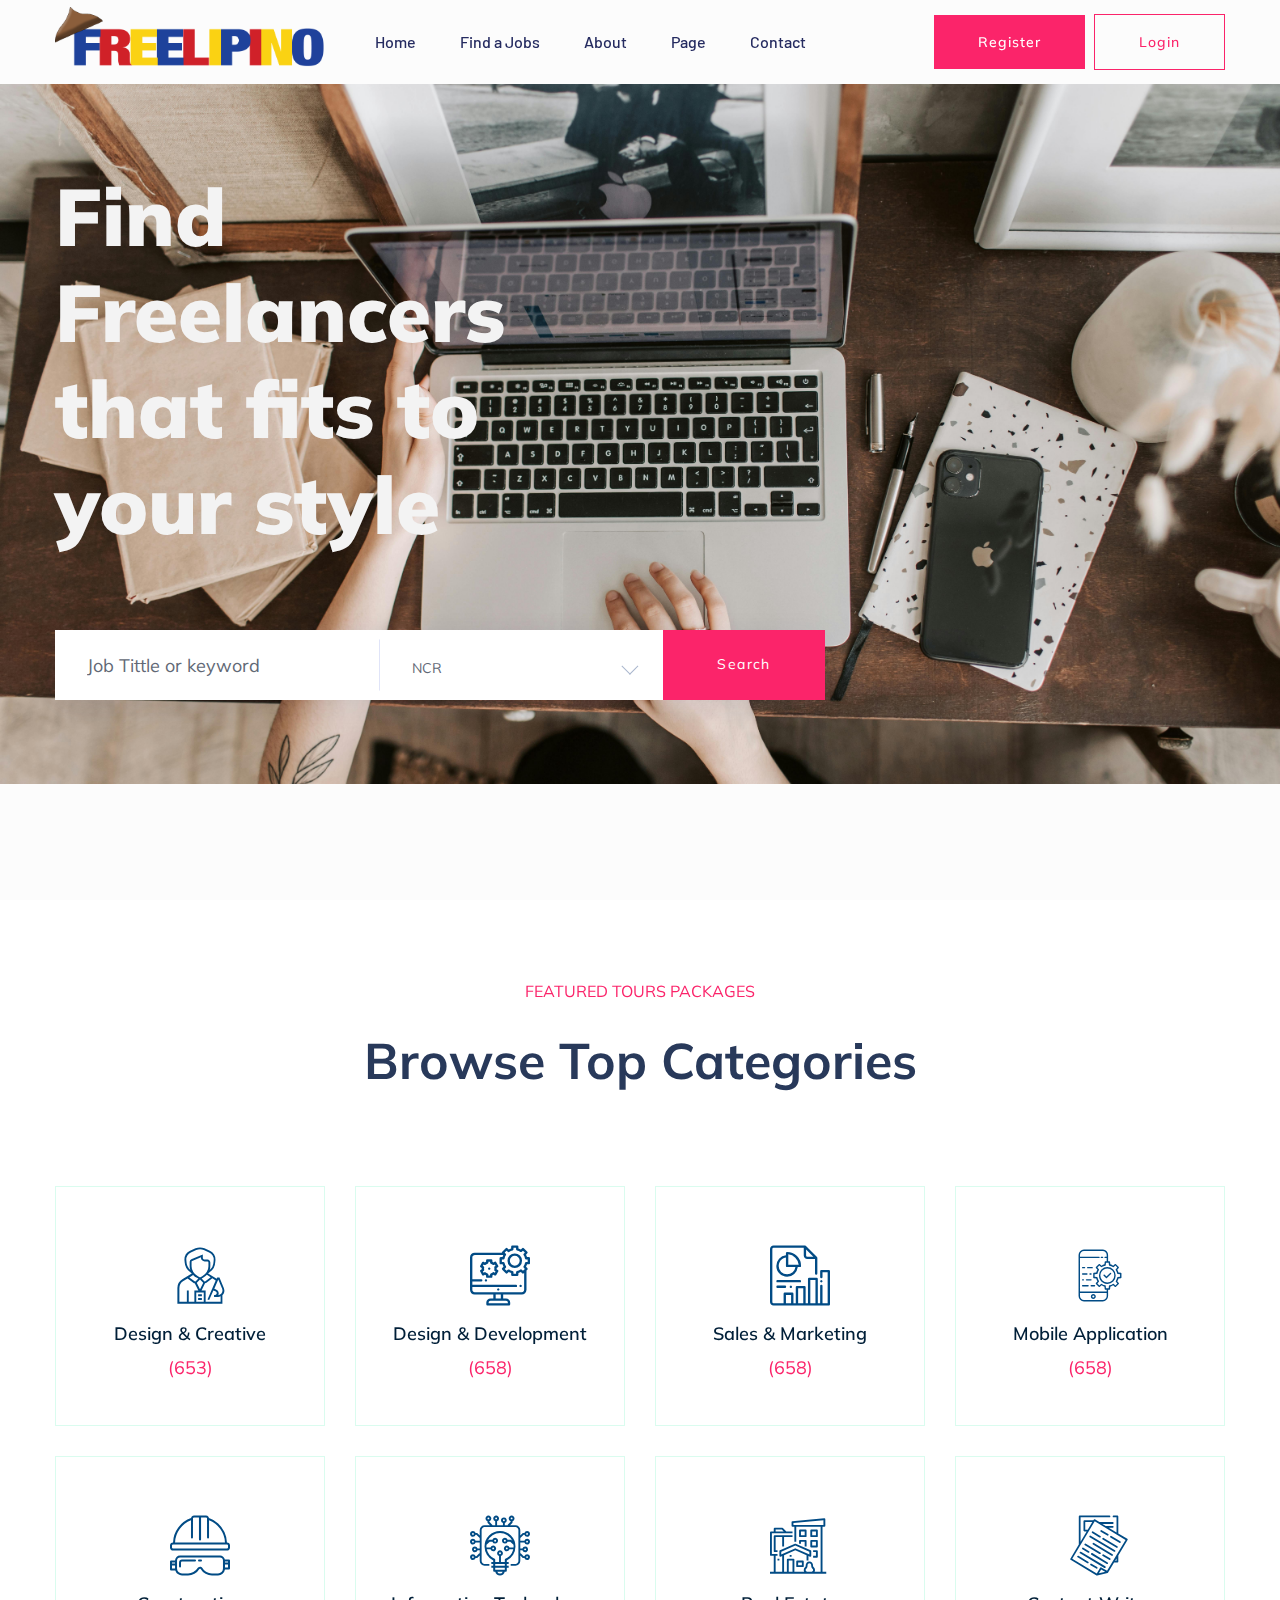
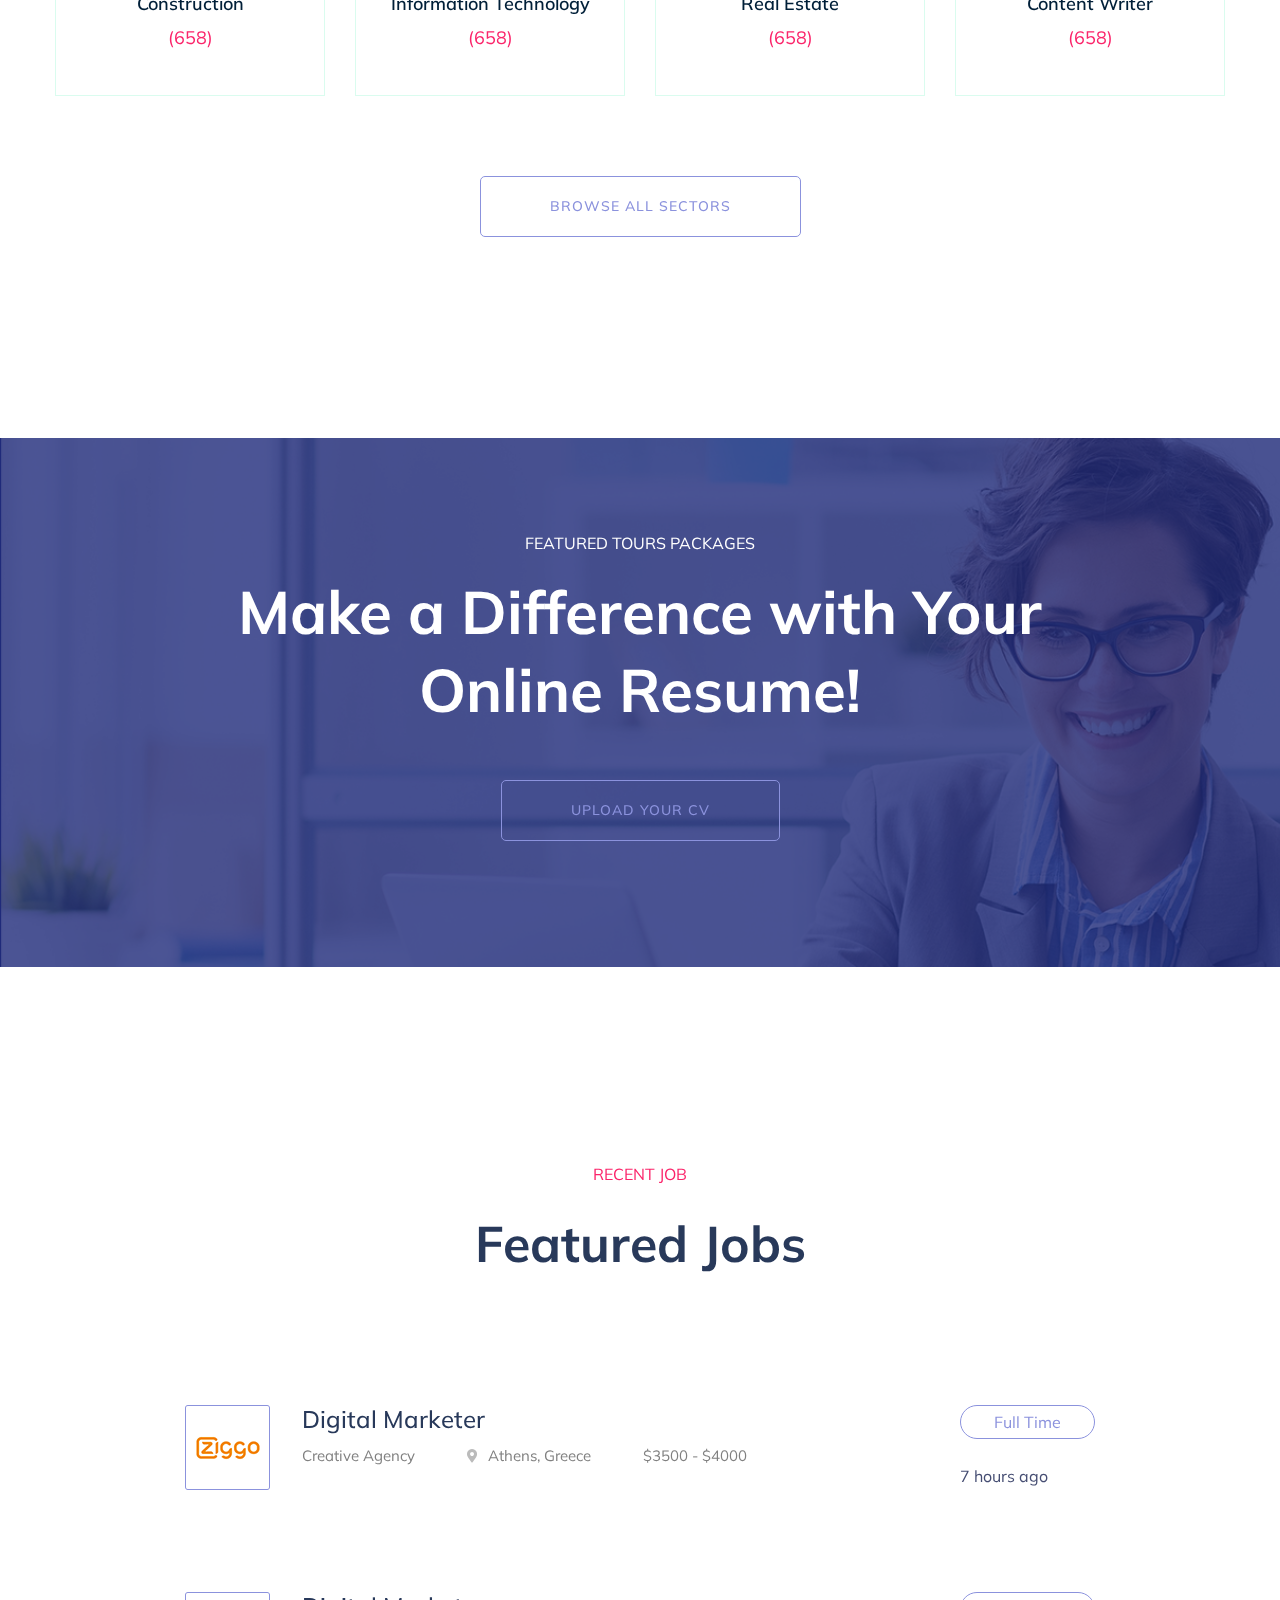
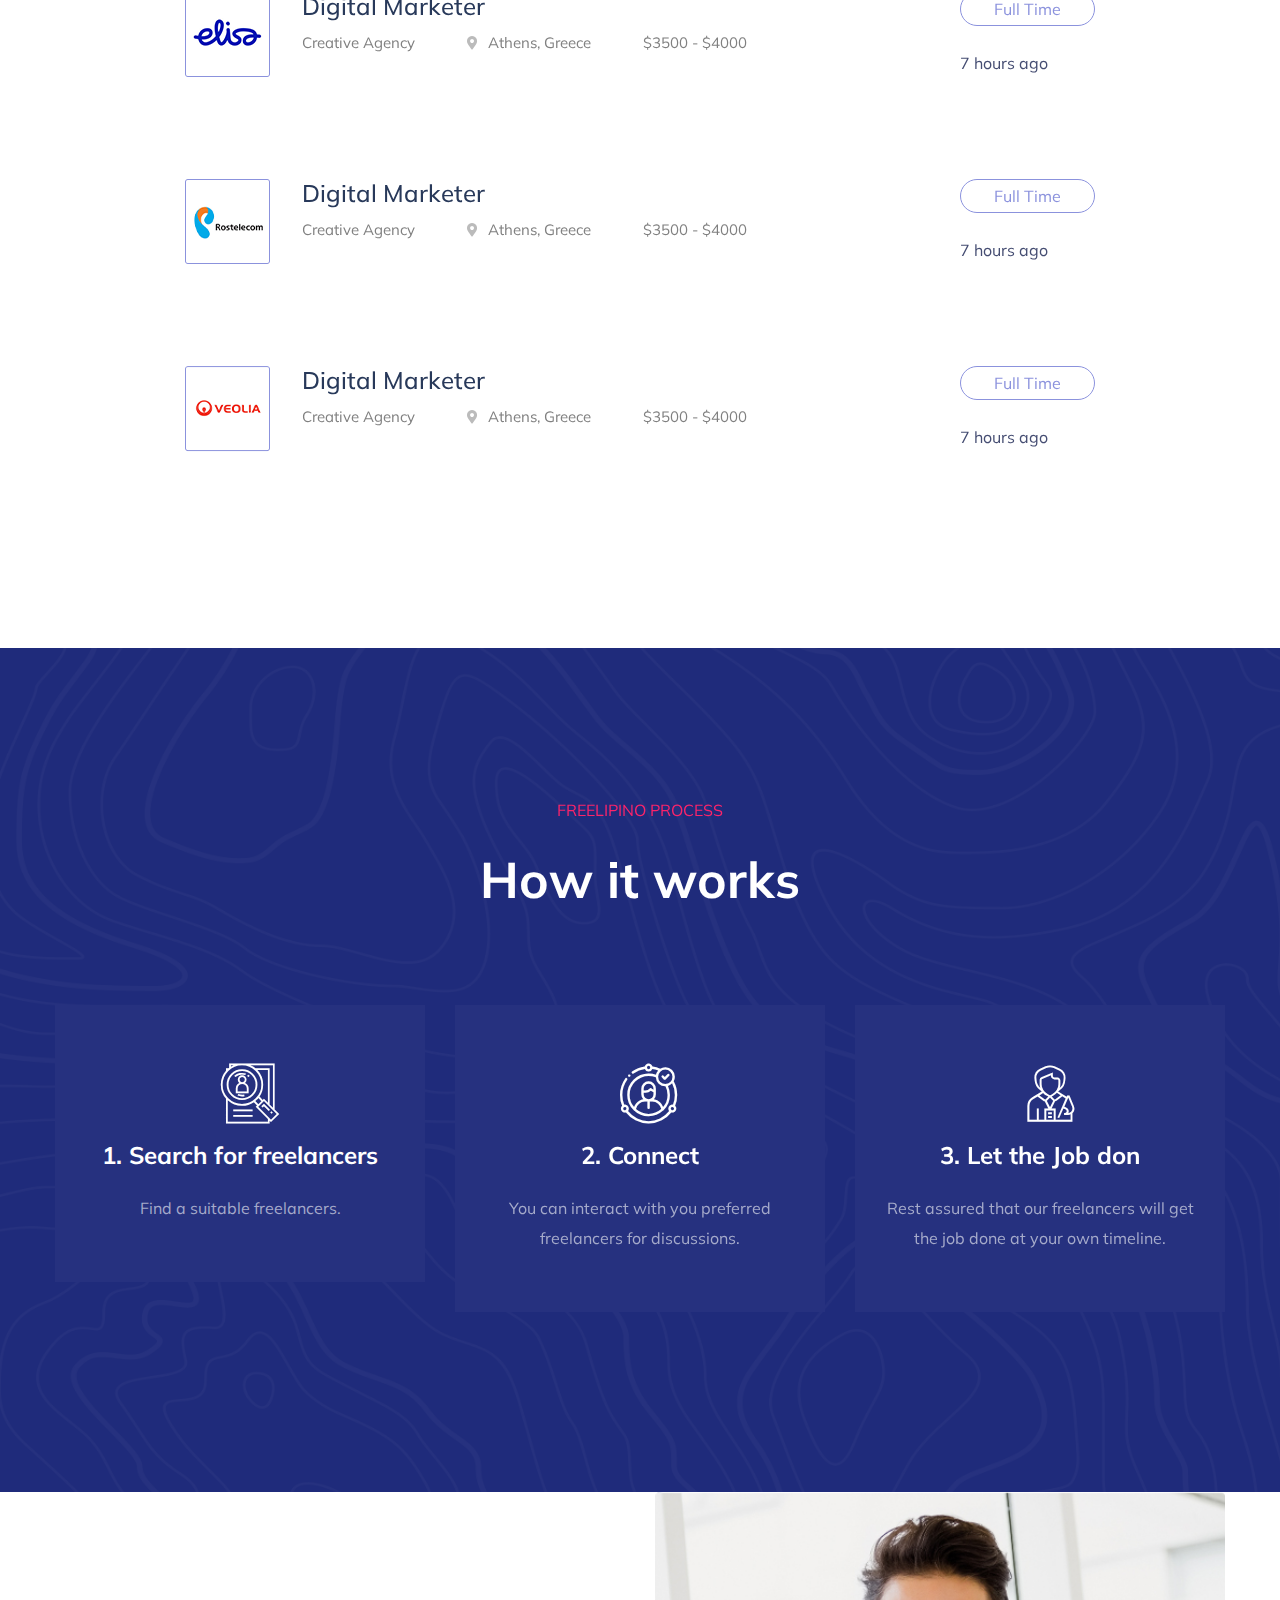
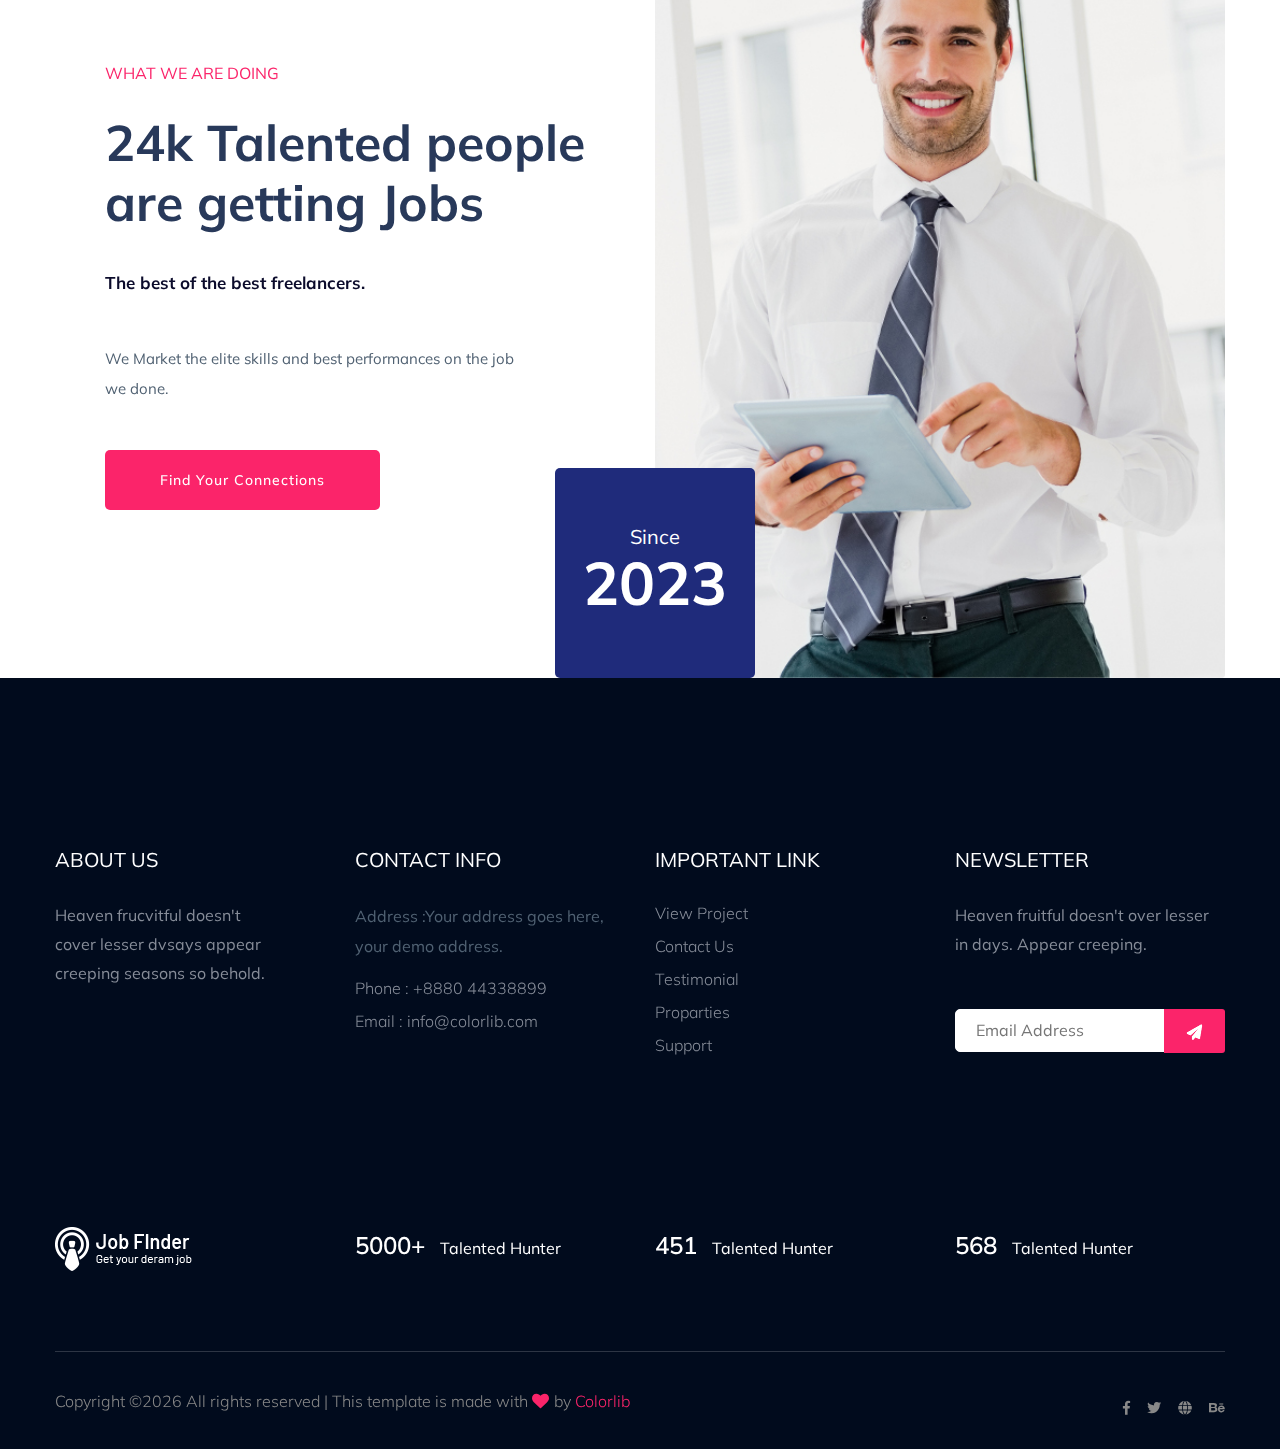
==== commit bf7ada36: "admin panel" ====
--- a/index.html
+++ b/index.html
@@ -7,10 +7,8 @@
              </title>
         <meta name="description" content="">
         <meta name="viewport" content="width=device-width, initial-scale=1">
-        <link rel="manifest" href="site.webmanifest">
 		<link rel="shortcut icon" type="image/x-icon" href="assets/img/favicon.ico">
 
-		<!-- CSS here -->
             <link rel="stylesheet" href="assets/css/bootstrap.min.css">
             <link rel="stylesheet" href="assets/css/owl.carousel.min.css">
             <link rel="stylesheet" href="assets/css/flaticon.css">
@@ -566,7 +564,7 @@
                              <div class="footer-copy-right">
                                  <p><!-- Link back to Colorlib can't be removed. Template is licensed under CC BY 3.0. -->
   Copyright &copy;<script>document.write(new Date().getFullYear());</script> All rights reserved | This template is made with <i class="fa fa-heart" aria-hidden="true"></i> by <a href="https://colorlib.com" target="_blank">Colorlib</a>
-  <!-- Link back to Colorlib can't be removed. Template is licensed under CC BY 3.0. --></p>
+</p>
                              </div>
                          </div>
                          <div class="col-xl-2 col-lg-2">
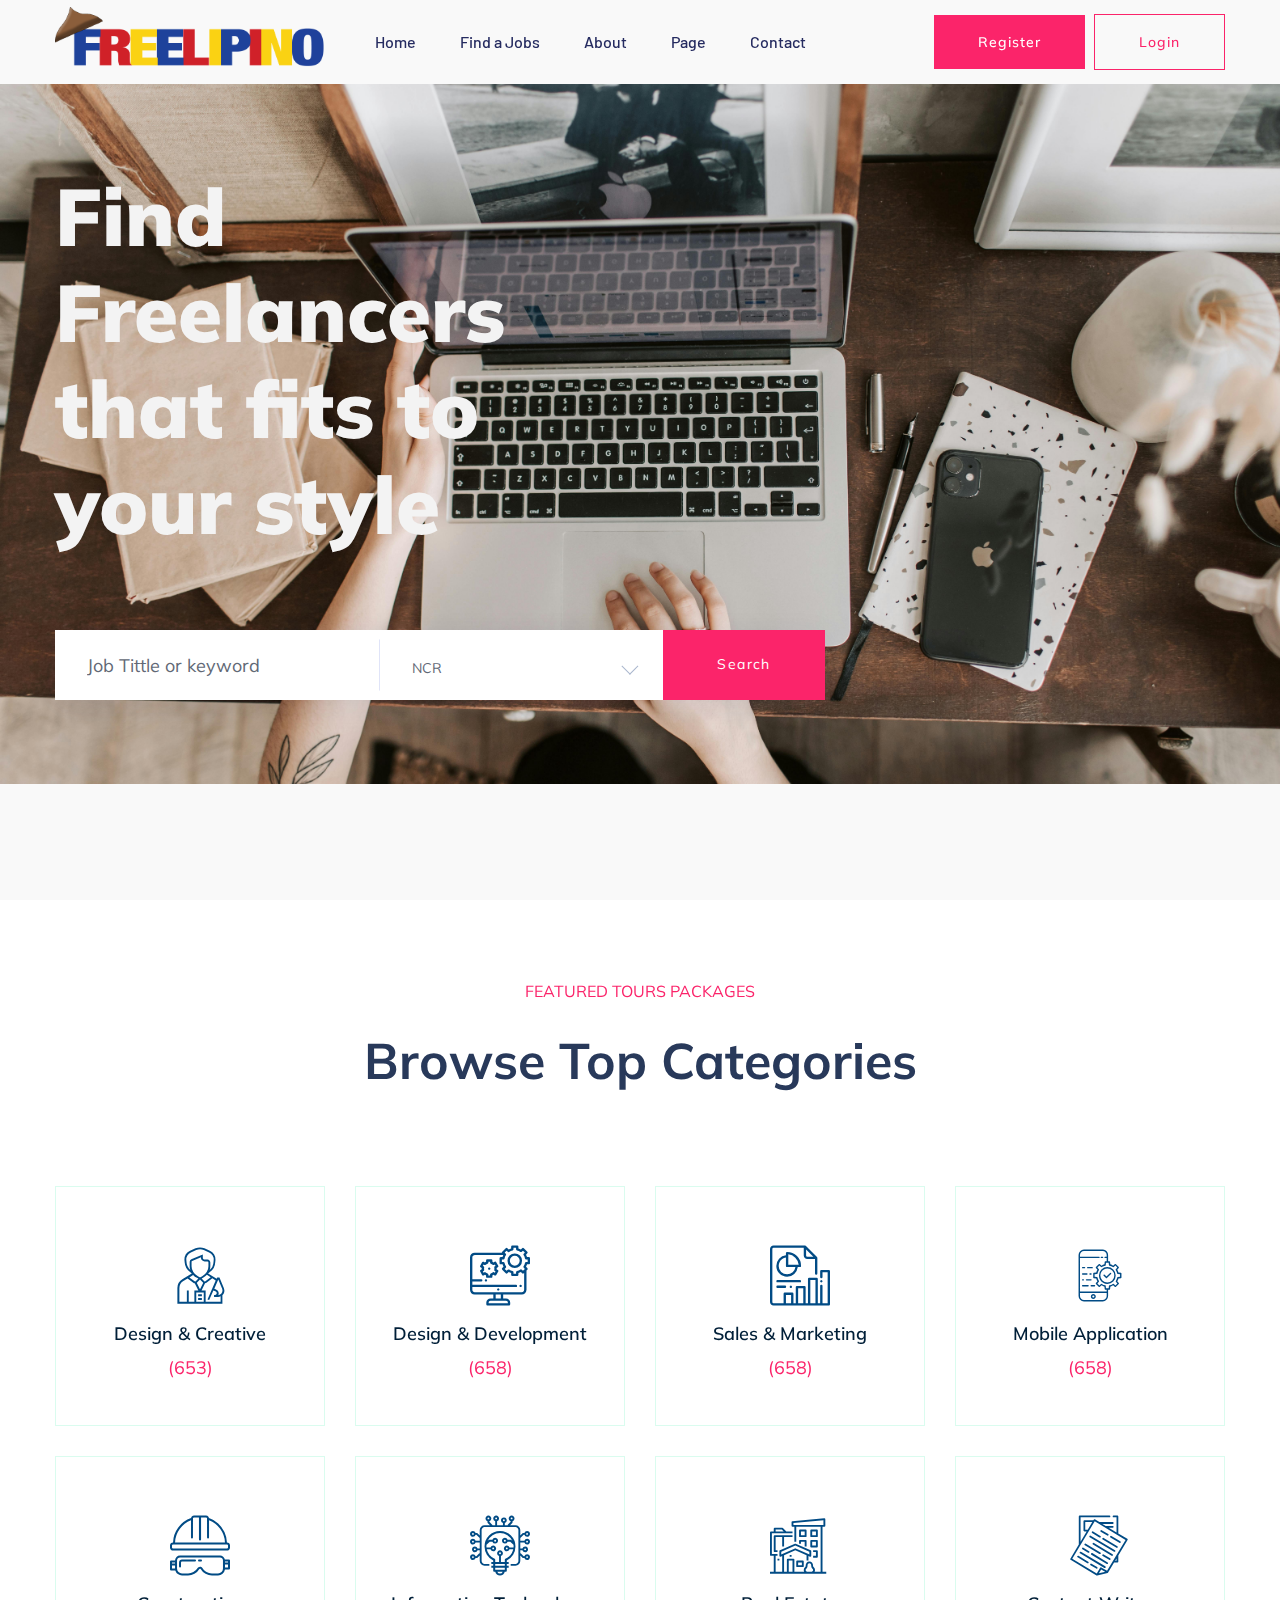
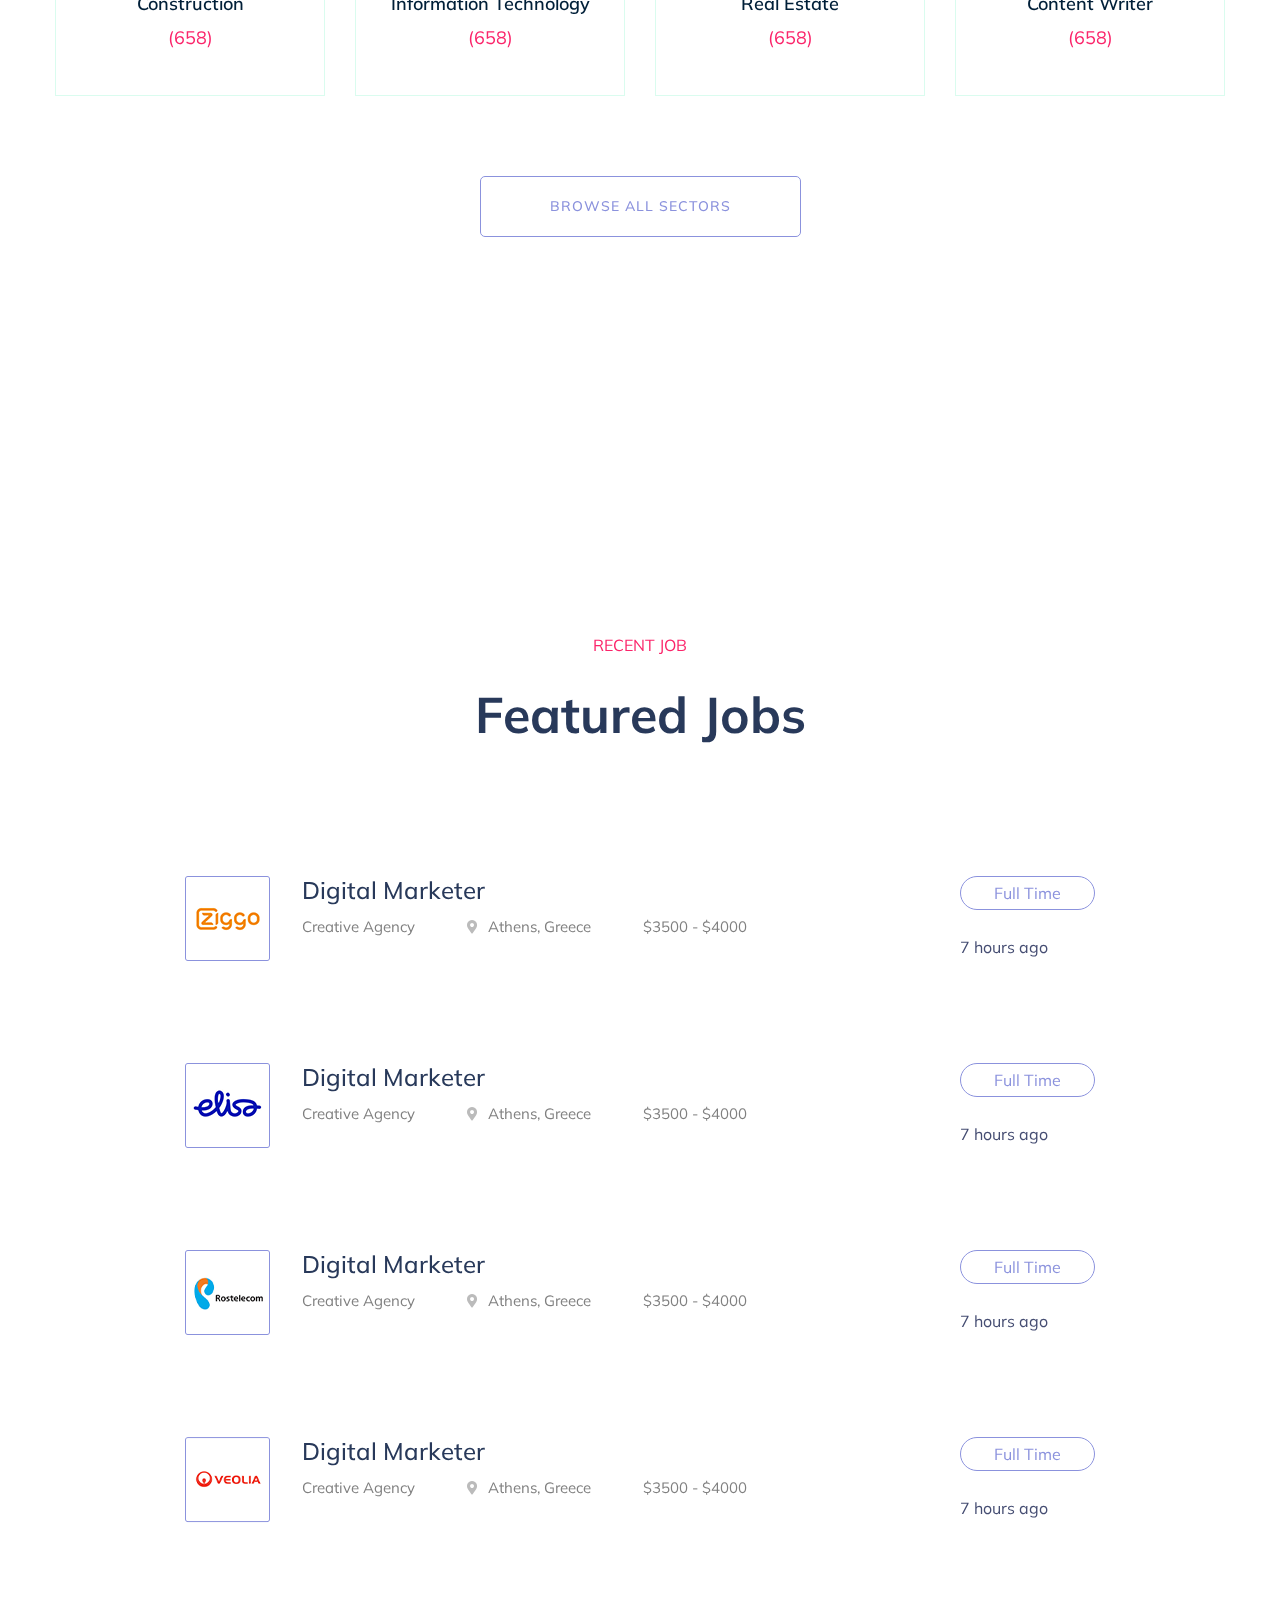
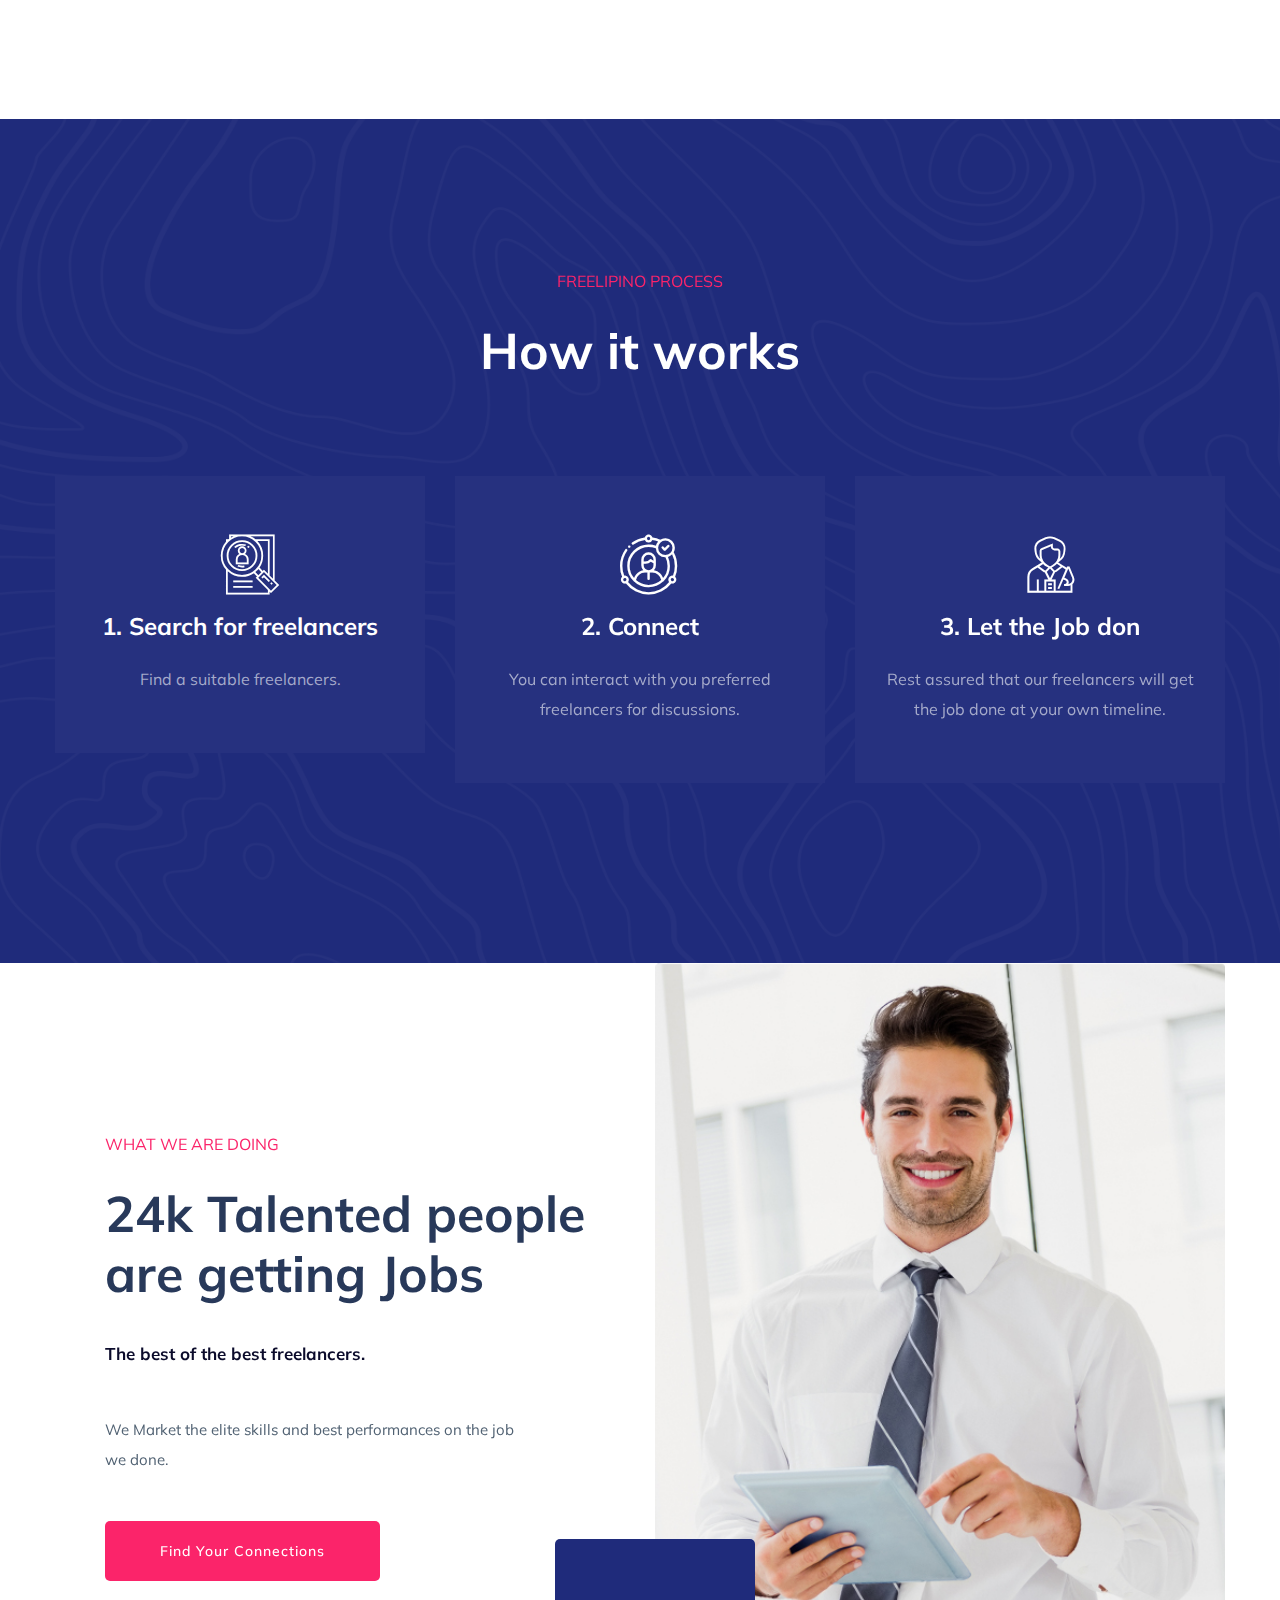
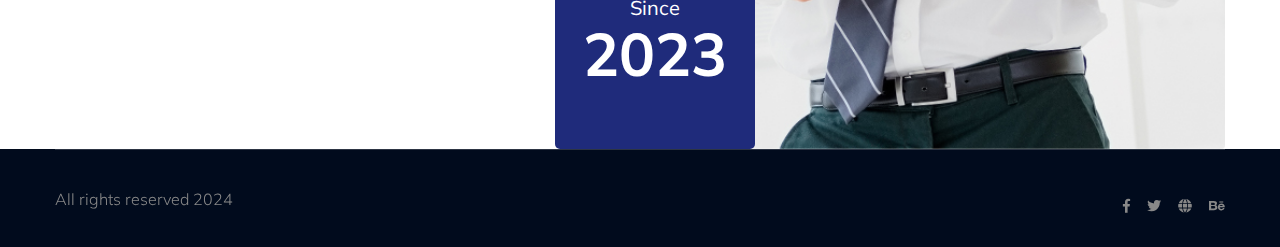
==== commit b25b9949: "update sa admin" ====
--- a/index.html
+++ b/index.html
@@ -1,5 +1,5 @@
 <!doctype html>
-<html class="no-js" lang="zxx">
+<html class="no-js" lang="eng">
     <head>
         <meta charset="utf-8">
         <meta http-equiv="x-ua-compatible" content="ie=edge">
@@ -35,7 +35,6 @@
    </head>
 
    <body>
-    <!-- Preloader Start -->
     <div id="preloader-active">
         <div class="preloader d-flex align-items-center justify-content-center">
             <div class="preloader-inner position-relative">
@@ -46,9 +45,7 @@
             </div>
         </div>
     </div>
-
     <header>
-        <!-- Header Start -->
        <div class="header-area header-transparrent">
            <div class="headder-top header-sticky">
                 <div class="container">
@@ -60,7 +57,6 @@
                         </div>
                         <div class="col-lg-9 col-md-9">
                             <div class="menu-wrapper">
-                                <!-- Main-menu -->
                                 <div class="main-menu">
                                     <nav class="d-none d-lg-block">
                                         <ul id="navigation">
@@ -251,23 +247,7 @@
                 </div>
             </div>
         </div>
-        <!-- Our Services End -->
-        <!-- Online CV Area Start -->
-         <div class="online-cv cv-bg section-overly pt-90 pb-120"  data-background="assets/img/gallery/cv_bg.jpg">
-            <div class="container">
-                <div class="row justify-content-center">
-                    <div class="col-xl-10">
-                        <div class="cv-caption text-center">
-                            <p class="pera1">FEATURED TOURS Packages</p>
-                            <p class="pera2"> Make a Difference with Your Online Resume!</p>
-                            <a href="#" class="border-btn2 border-btn4">Upload your cv</a>
-                        </div>
-                    </div>
-                </div>
-            </div>
-        </div>
-        <!-- Online CV Area End-->
-        <!-- Featured_job_start -->
+      
         <section class="featured-job-area feature-padding">
             <div class="container">
                 <!-- Section Tittle -->
@@ -416,9 +396,6 @@
                 </div>
              </div>
         </div>
-        <!-- How  Apply Process End-->
-       
-         <!-- Support Company Start-->
          <div class="support-company-area support-padding fix">
             <div class="container">
                 <div class="row align-items-center">
@@ -451,120 +428,16 @@
 
     </main>
     <footer>
-        <!-- Footer Start-->
-        <div class="footer-area footer-bg footer-padding">
-            <div class="container">
-                <div class="row d-flex justify-content-between">
-                    <div class="col-xl-3 col-lg-3 col-md-4 col-sm-6">
-                       <div class="single-footer-caption mb-50">
-                         <div class="single-footer-caption mb-30">
-                             <div class="footer-tittle">
-                                 <h4>About Us</h4>
-                                 <div class="footer-pera">
-                                     <p>Heaven frucvitful doesn't cover lesser dvsays appear creeping seasons so behold.</p>
-                                </div>
-                             </div>
-                         </div>
-
-                       </div>
-                    </div>
-                    <div class="col-xl-3 col-lg-3 col-md-4 col-sm-5">
-                        <div class="single-footer-caption mb-50">
-                            <div class="footer-tittle">
-                                <h4>Contact Info</h4>
-                                <ul>
-                                    <li>
-                                    <p>Address :Your address goes
-                                        here, your demo address.</p>
-                                    </li>
-                                    <li><a href="#">Phone : +8880 44338899</a></li>
-                                    <li><a href="#">Email : info@colorlib.com</a></li>
-                                </ul>
-                            </div>
-
-                        </div>
-                    </div>
-                    <div class="col-xl-3 col-lg-3 col-md-4 col-sm-5">
-                        <div class="single-footer-caption mb-50">
-                            <div class="footer-tittle">
-                                <h4>Important Link</h4>
-                                <ul>
-                                    <li><a href="#"> View Project</a></li>
-                                    <li><a href="#">Contact Us</a></li>
-                                    <li><a href="#">Testimonial</a></li>
-                                    <li><a href="#">Proparties</a></li>
-                                    <li><a href="#">Support</a></li>
-                                </ul>
-                            </div>
-                        </div>
-                    </div>
-                    <div class="col-xl-3 col-lg-3 col-md-4 col-sm-5">
-                        <div class="single-footer-caption mb-50">
-                            <div class="footer-tittle">
-                                <h4>Newsletter</h4>
-                                <div class="footer-pera footer-pera2">
-                                 <p>Heaven fruitful doesn't over lesser in days. Appear creeping.</p>
-                             </div>
-                             <!-- Form -->
-                             <div class="footer-form" >
-                                 <div id="mc_embed_signup">
-                                     <form target="_blank" action="https://spondonit.us12.list-manage.com/subscribe/post?u=1462626880ade1ac87bd9c93a&amp;id=92a4423d01"
-                                     method="get" class="subscribe_form relative mail_part">
-                                         <input type="email" name="email" id="newsletter-form-email" placeholder="Email Address"
-                                         class="placeholder hide-on-focus" onfocus="this.placeholder = ''"
-                                         onblur="this.placeholder = ' Email Address '">
-                                         <div class="form-icon">
-                                             <button type="submit" name="submit" id="newsletter-submit"
-                                             class="email_icon newsletter-submit button-contactForm"><img src="assets/img/icon/form.png" alt=""></button>
-                                         </div>
-                                         <div class="mt-10 info"></div>
-                                     </form>
-                                 </div>
-                             </div>
-                            </div>
-                        </div>
-                    </div>
-                </div>
-               <!--  -->
-               <div class="row footer-wejed justify-content-between">
-                    <div class="col-xl-3 col-lg-3 col-md-4 col-sm-6">
-                        <!-- logo -->
-                        <div class="footer-logo mb-20">
-                        <a href="index.html"><img src="assets/img/logo/logo2_footer.png" alt=""></a>
-                        </div>
-                    </div>
-                    <div class="col-xl-3 col-lg-3 col-md-4 col-sm-5">
-                    <div class="footer-tittle-bottom">
-                        <span>5000+</span>
-                        <p>Talented Hunter</p>
-                    </div>
-                    </div>
-                    <div class="col-xl-3 col-lg-3 col-md-4 col-sm-5">
-                        <div class="footer-tittle-bottom">
-                            <span>451</span>
-                            <p>Talented Hunter</p>
-                        </div>
-                    </div>
-                    <div class="col-xl-3 col-lg-3 col-md-4 col-sm-5">
-                        <!-- Footer Bottom Tittle -->
-                        <div class="footer-tittle-bottom">
-                            <span>568</span>
-                            <p>Talented Hunter</p>
-                        </div>
-                    </div>
-               </div>
-            </div>
-        </div>
-        <!-- footer-bottom area -->
+        
+               
         <div class="footer-bottom-area footer-bg">
             <div class="container">
                 <div class="footer-border">
                      <div class="row d-flex justify-content-between align-items-center">
                          <div class="col-xl-10 col-lg-10 ">
                              <div class="footer-copy-right">
-                                 <p><!-- Link back to Colorlib can't be removed. Template is licensed under CC BY 3.0. -->
-  Copyright &copy;<script>document.write(new Date().getFullYear());</script> All rights reserved | This template is made with <i class="fa fa-heart" aria-hidden="true"></i> by <a href="https://colorlib.com" target="_blank">Colorlib</a>
-</p>
+                                <p>All rights reserved 2024</p>
+
                              </div>
                          </div>
                          <div class="col-xl-2 col-lg-2">
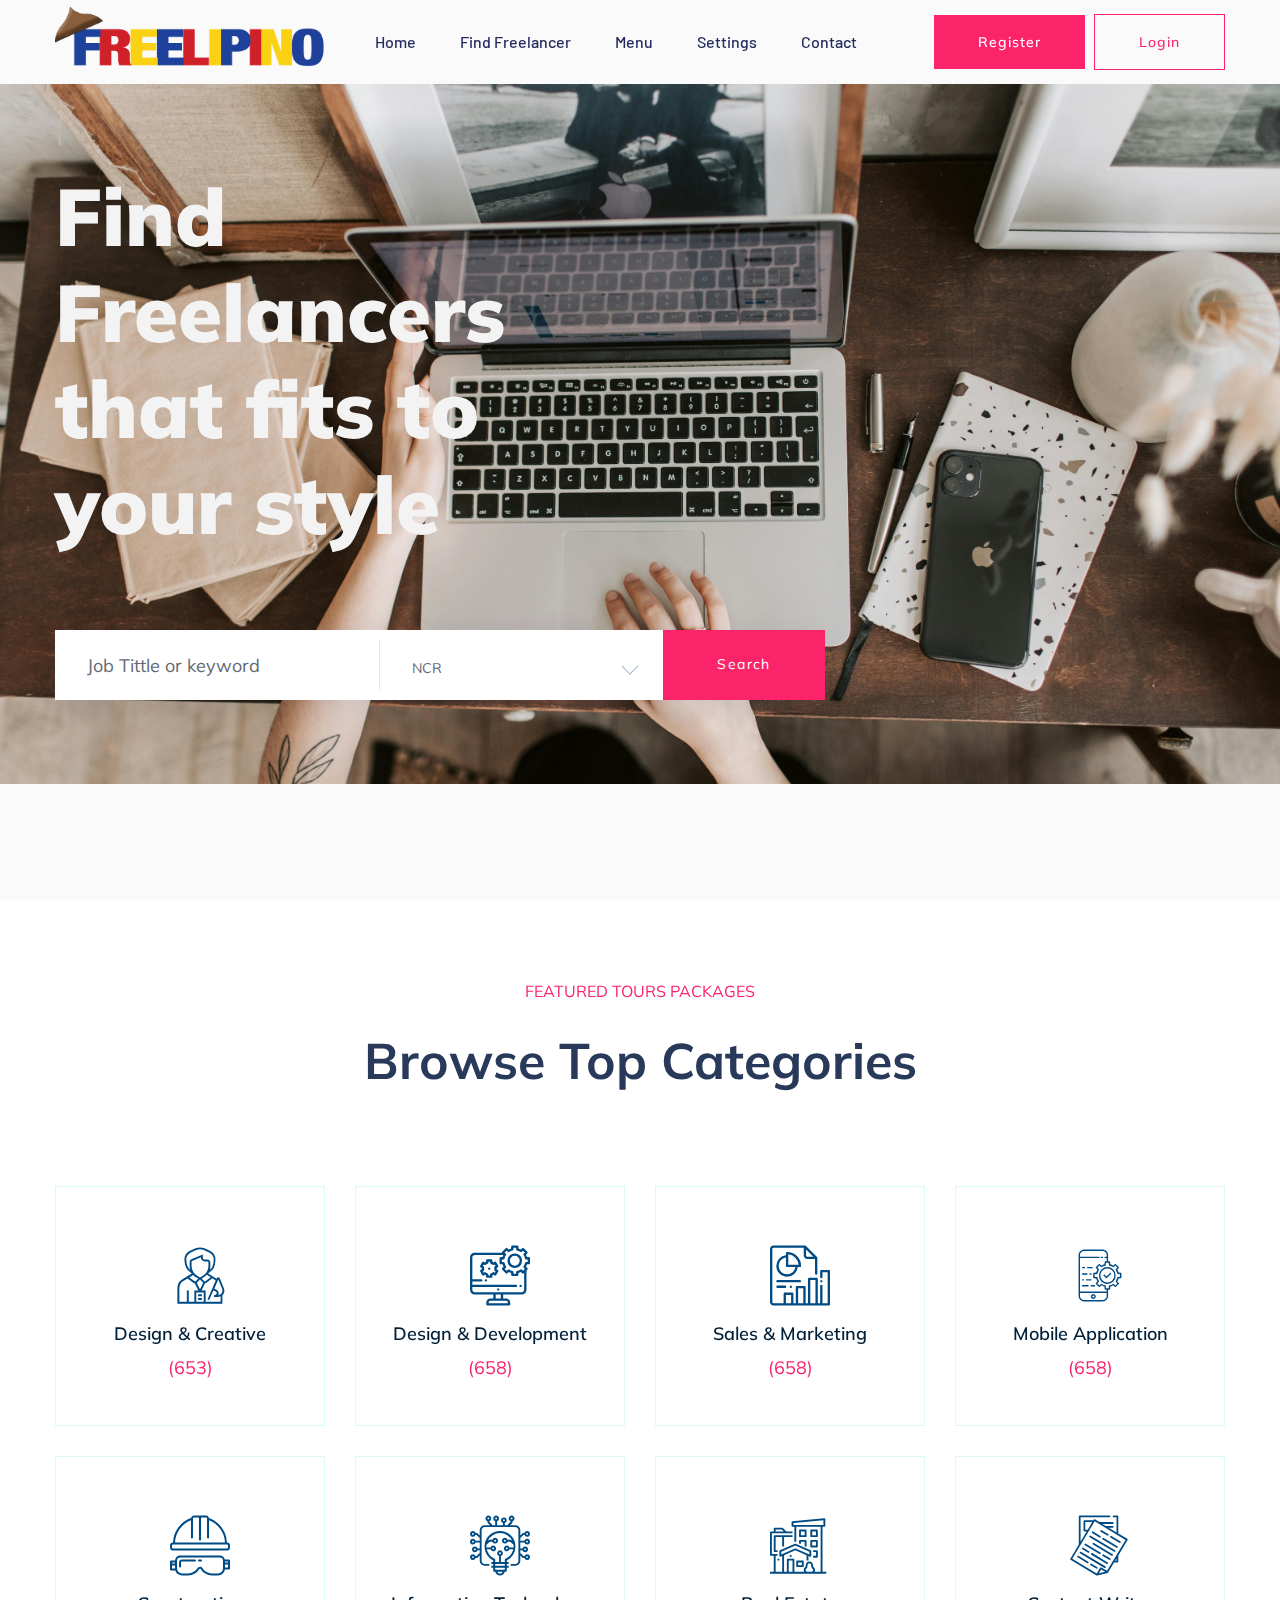
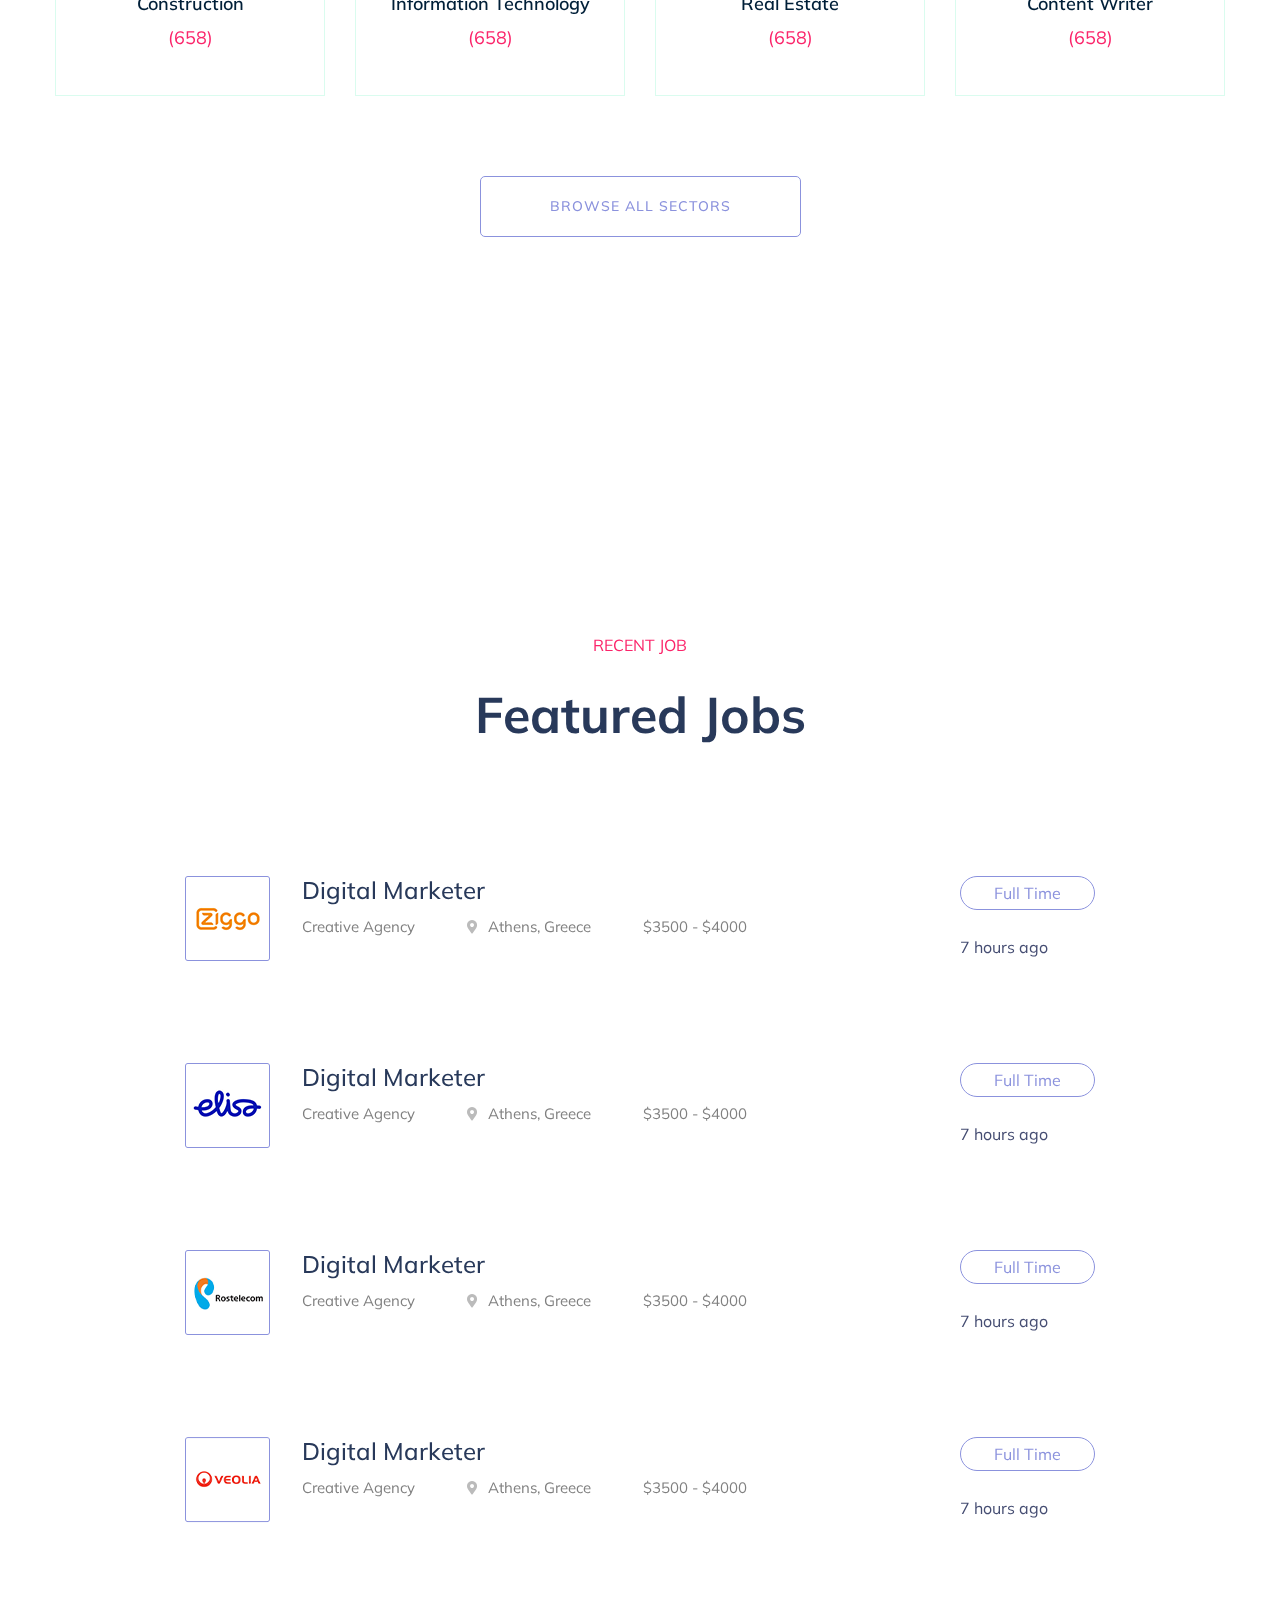
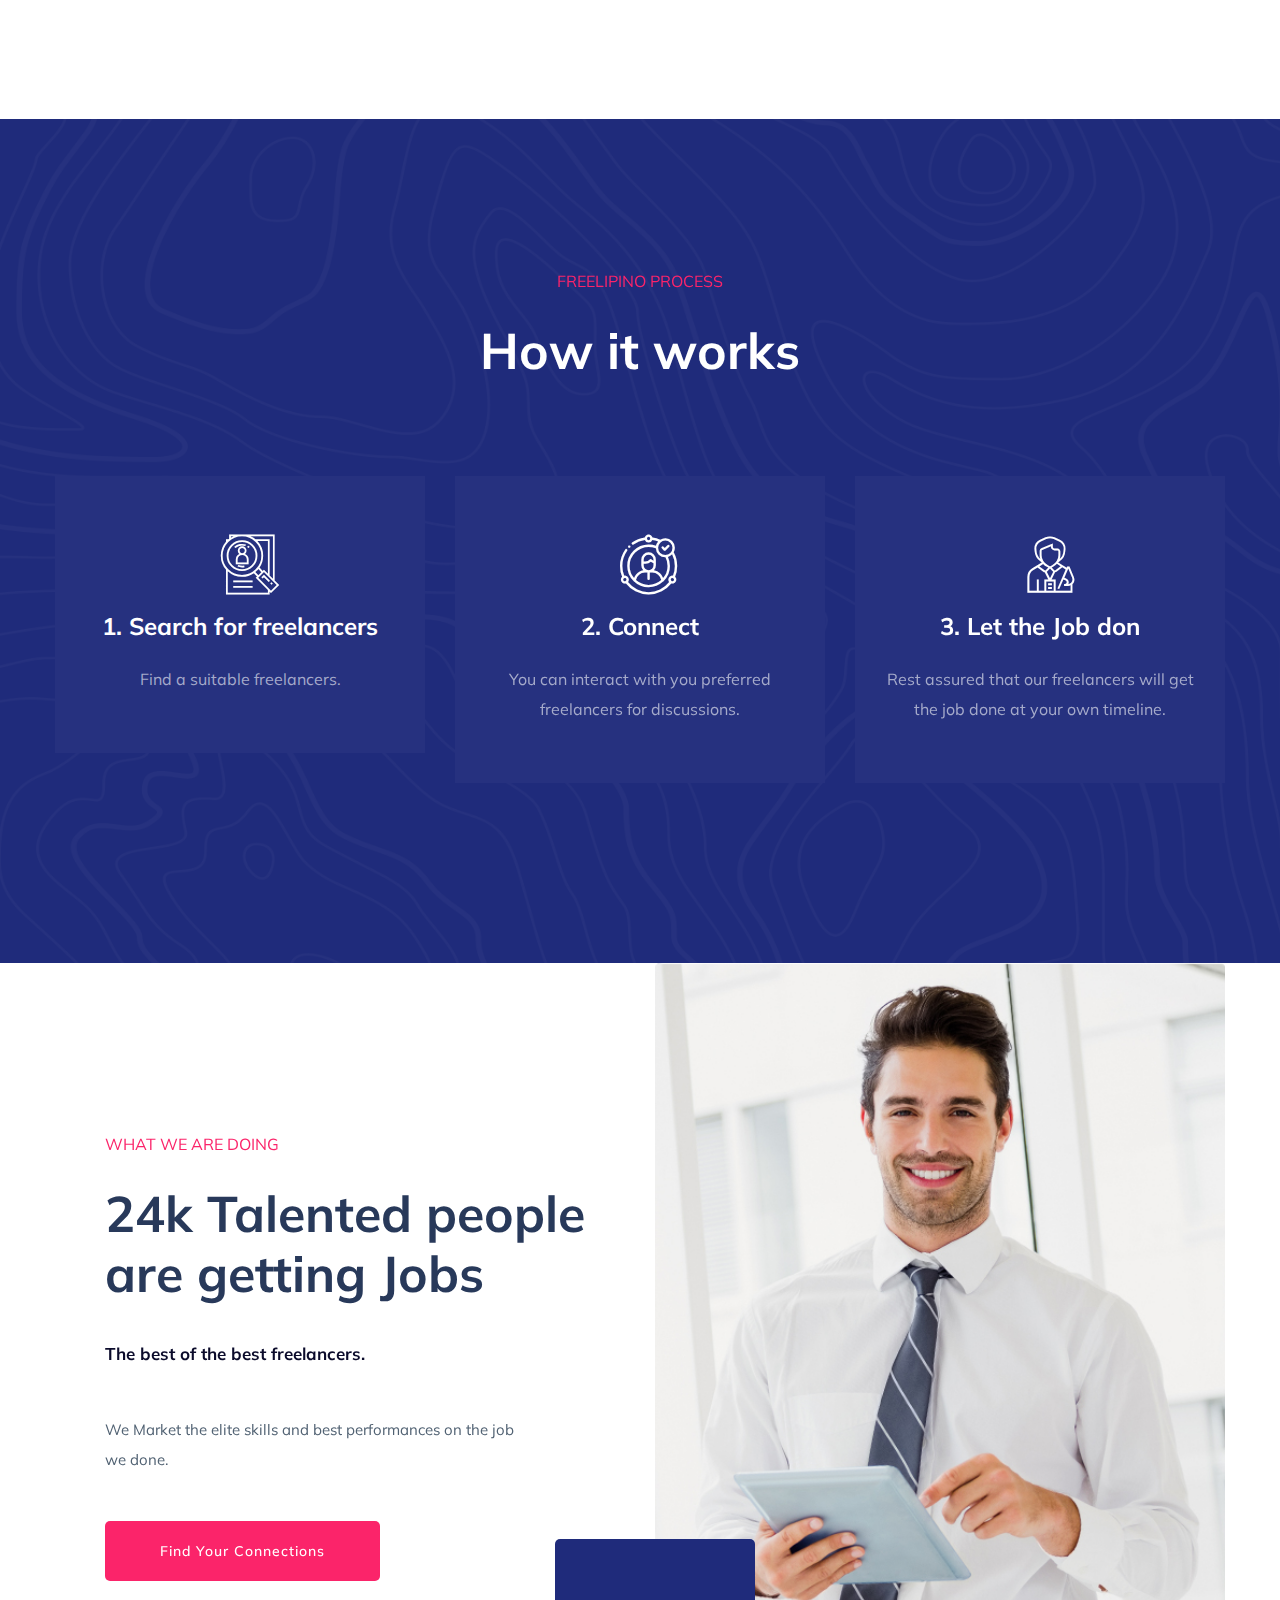
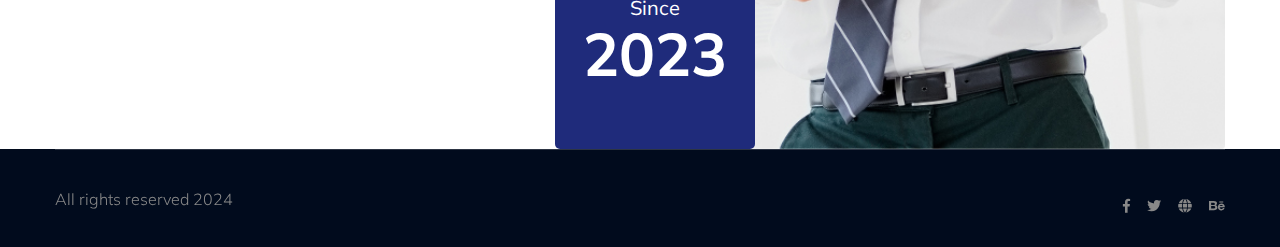
==== commit bc35033e: "update for freelancer panel" ====
--- a/index.html
+++ b/index.html
@@ -61,9 +61,9 @@
                                     <nav class="d-none d-lg-block">
                                         <ul id="navigation">
                                             <li><a href="index.html">Home</a></li>
-                                            <li><a href="job_listing.html">Find a Jobs </a></li>
-                                            <li><a href="about.html">About</a></li>
-                                            <li><a href="#">Page</a>
+                                            <li><a href="finding.html">Find Freelancer </a></li>
+                                            <li><a href="about.html">Menu</a></li>
+                                            <li><a href="#">Settings</a>
                                                 <ul class="submenu">
                                                     <li><a href="blog.html">Blog</a></li>
                                                     <li><a href="single-blog.html">Blog Details</a></li>
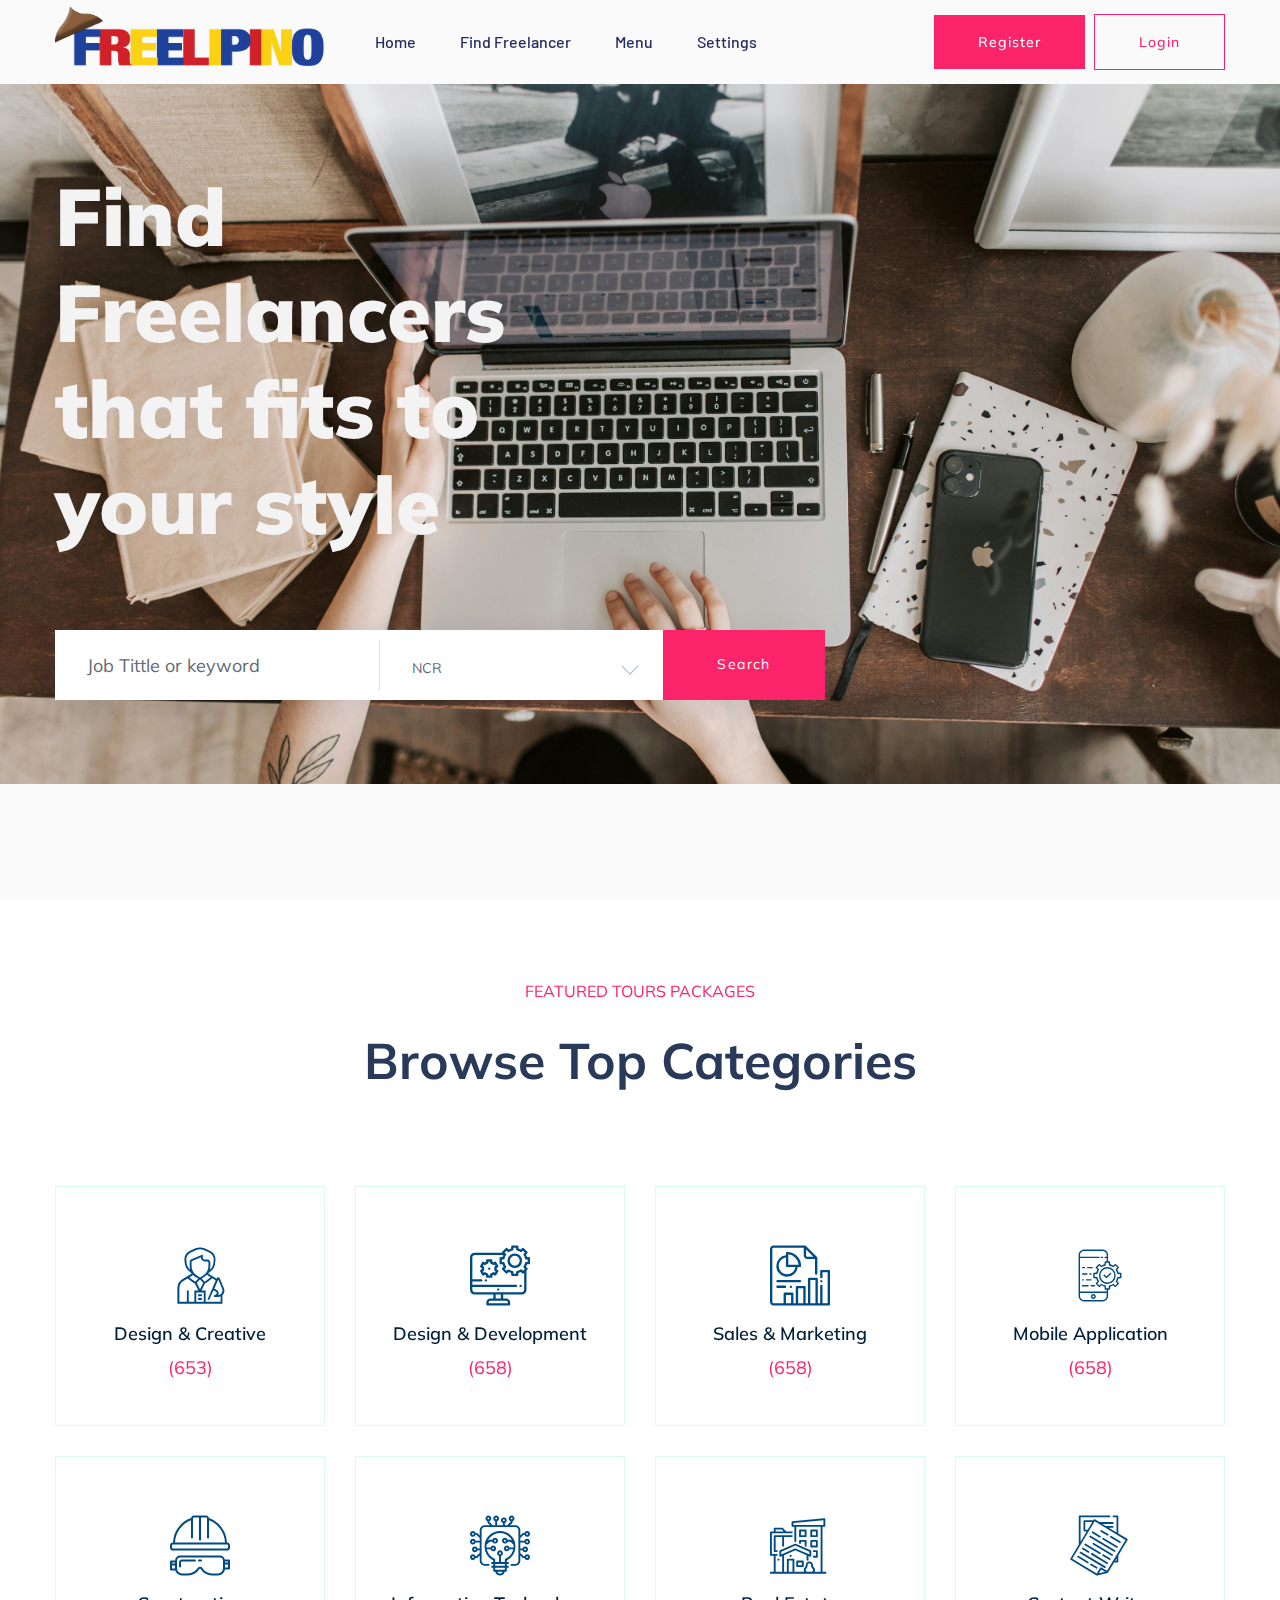
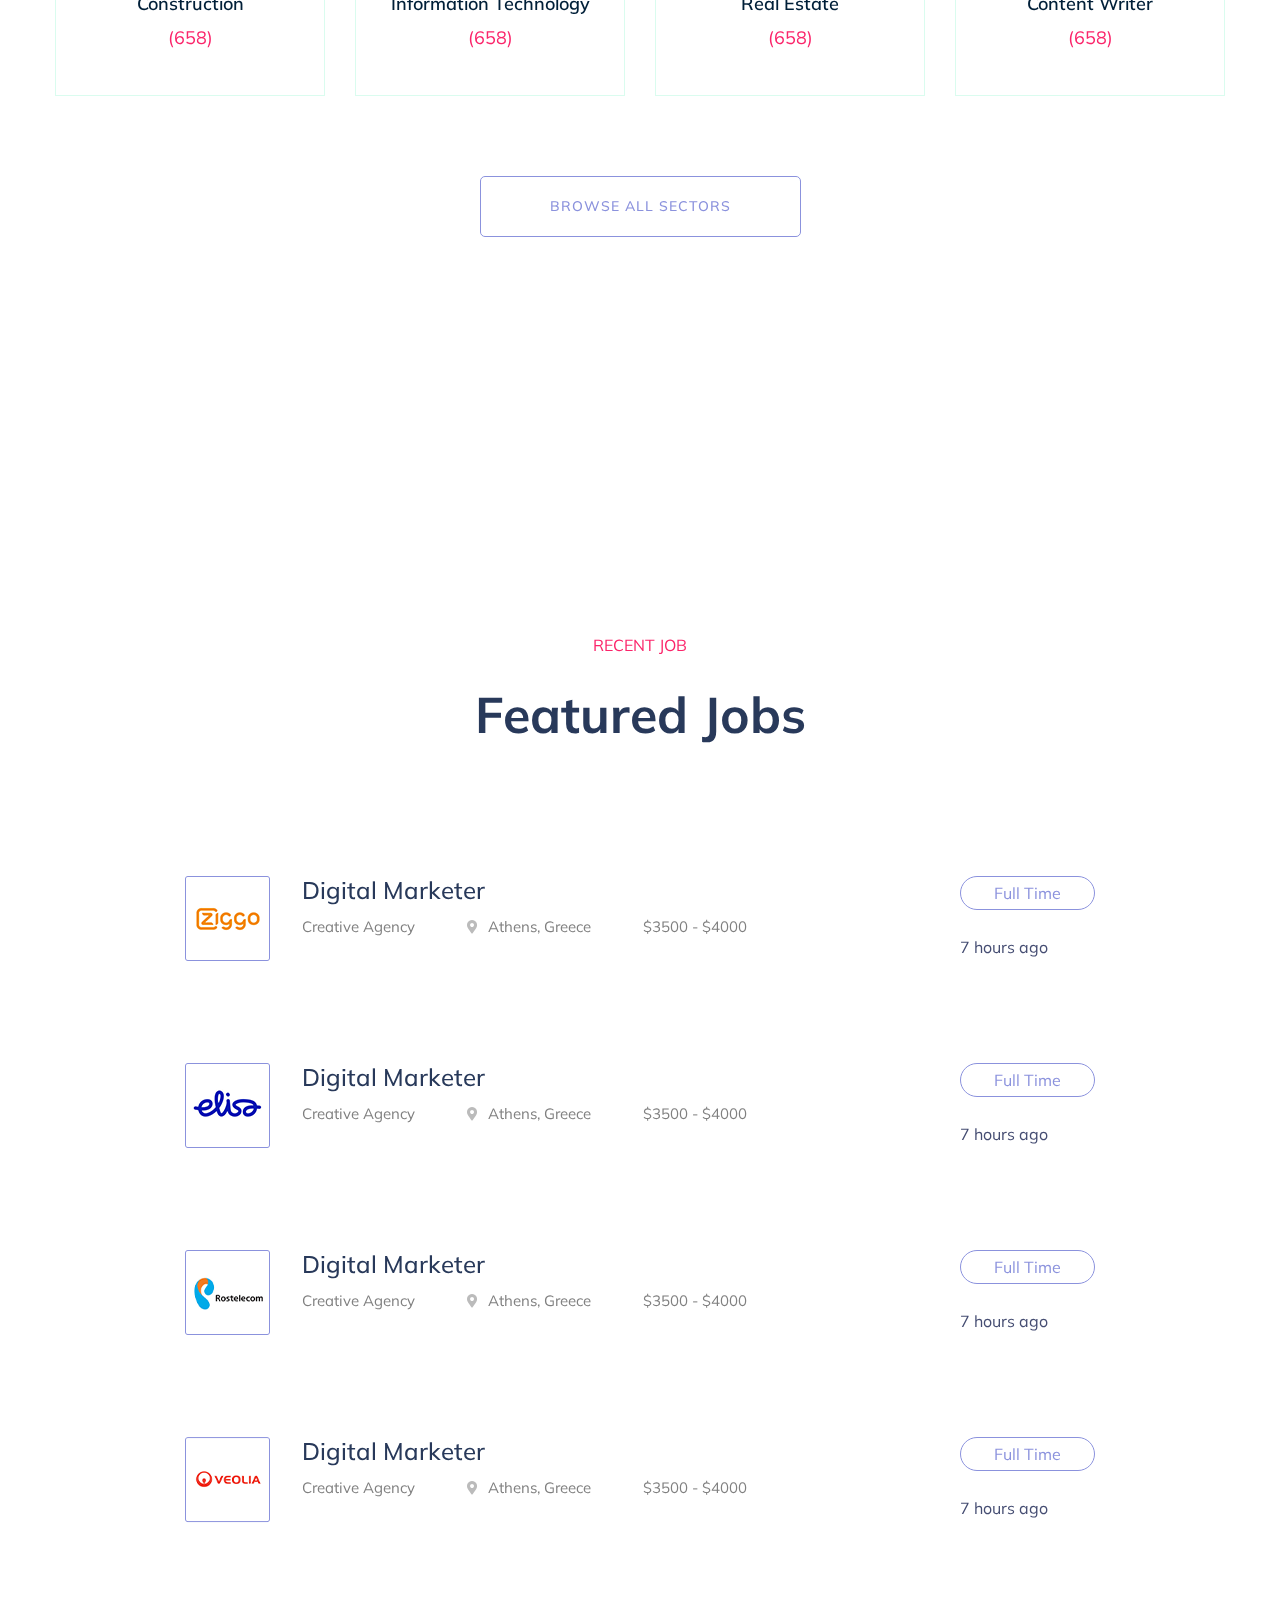
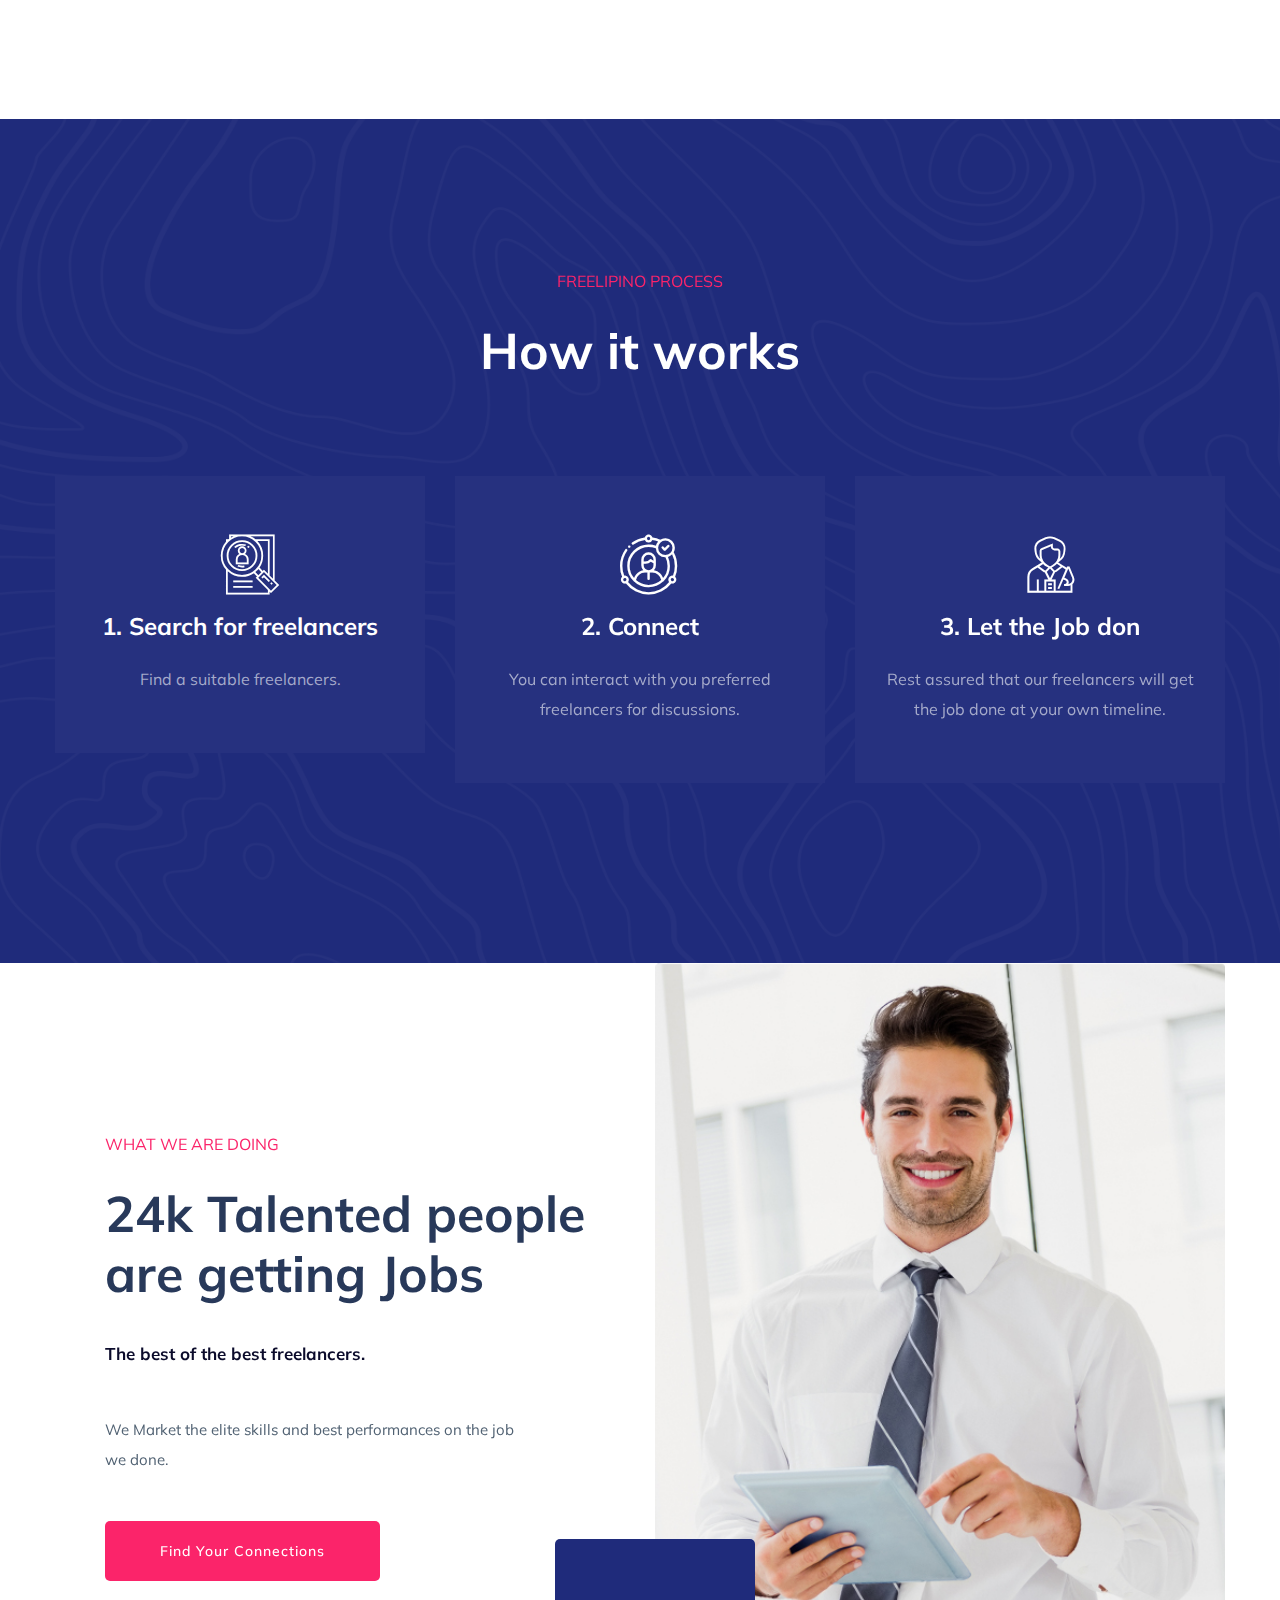
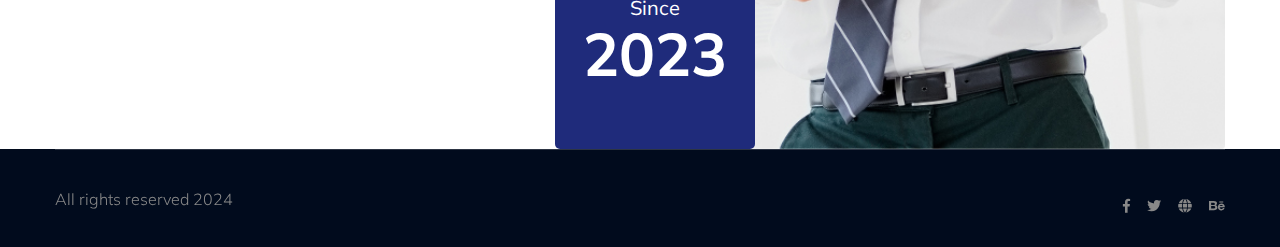
==== commit 8d49b817: "update" ====
--- a/index.html
+++ b/index.html
@@ -71,7 +71,6 @@
                                                     <li><a href="job_details.html">job Details</a></li>
                                                 </ul>
                                             </li>
-                                            <li><a href="contact.html">Contact</a></li>
                                         </ul>
                                     </nav>
                                 </div>          
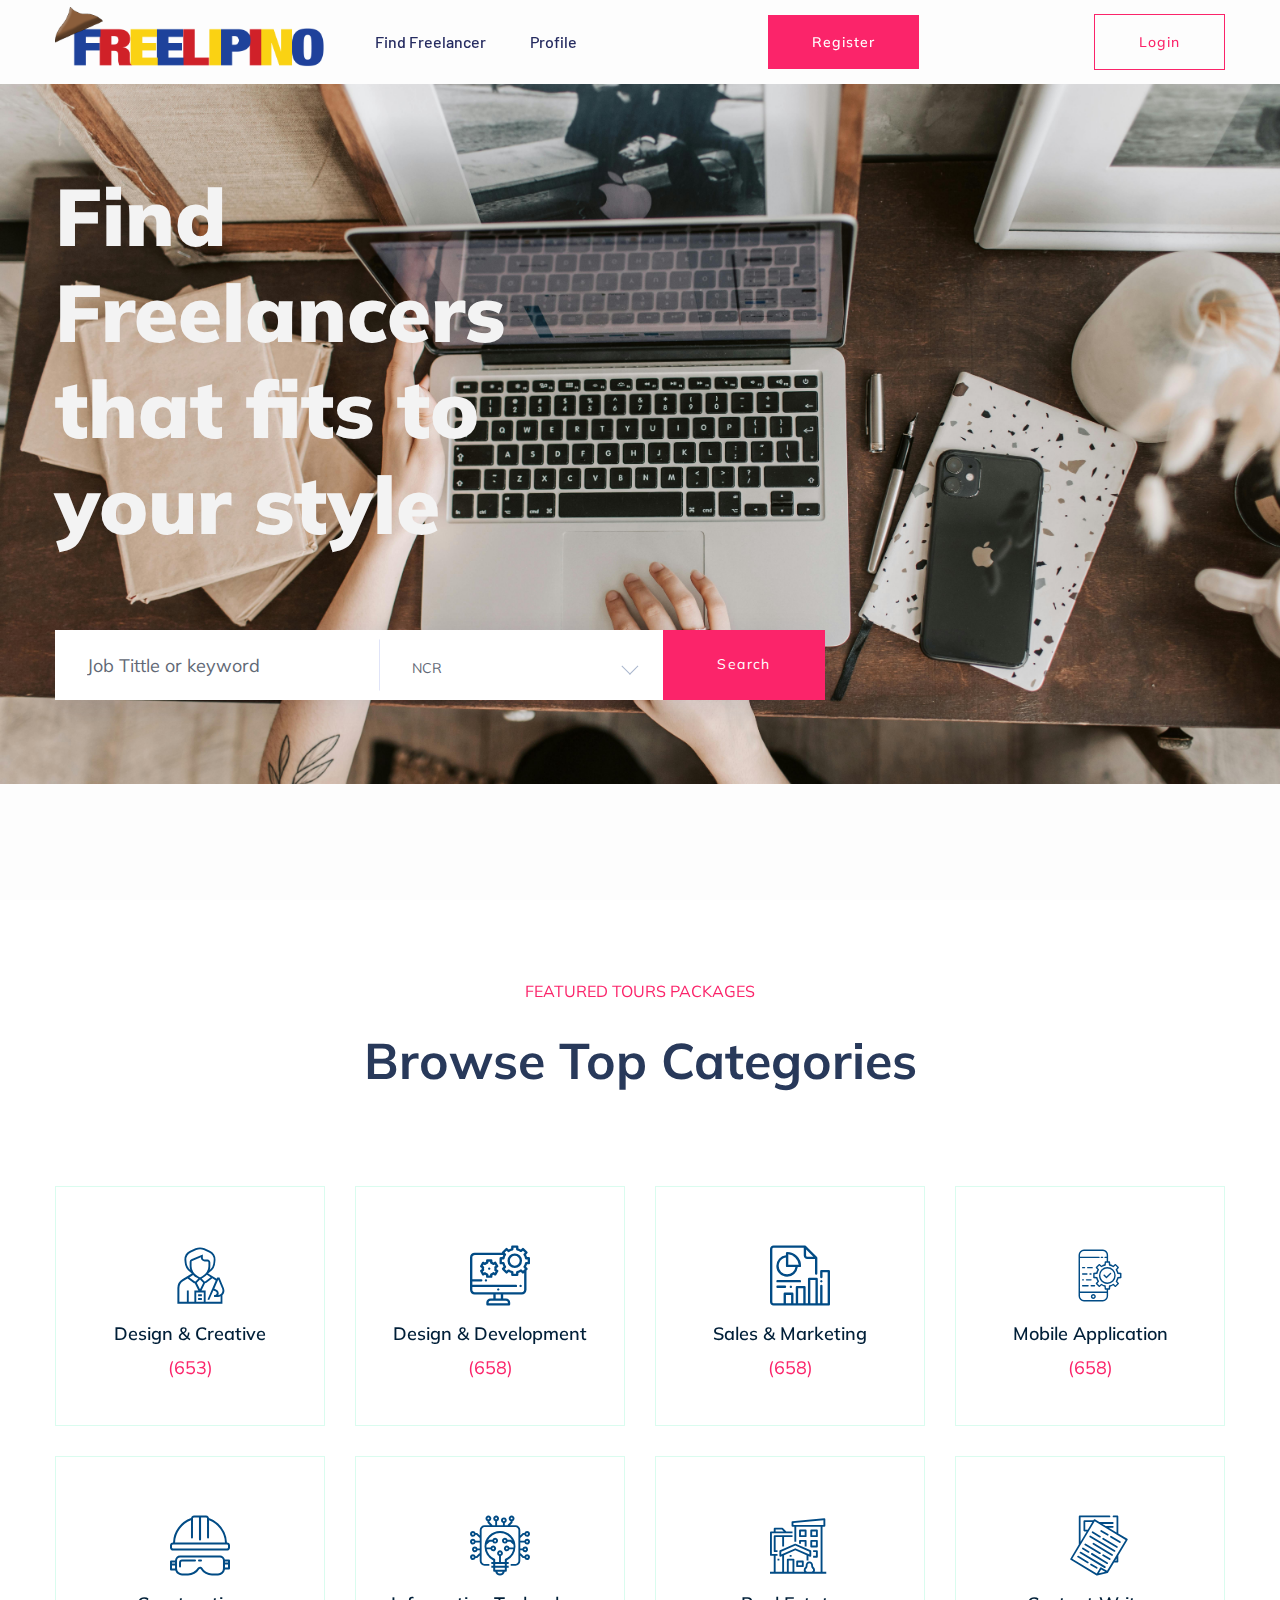
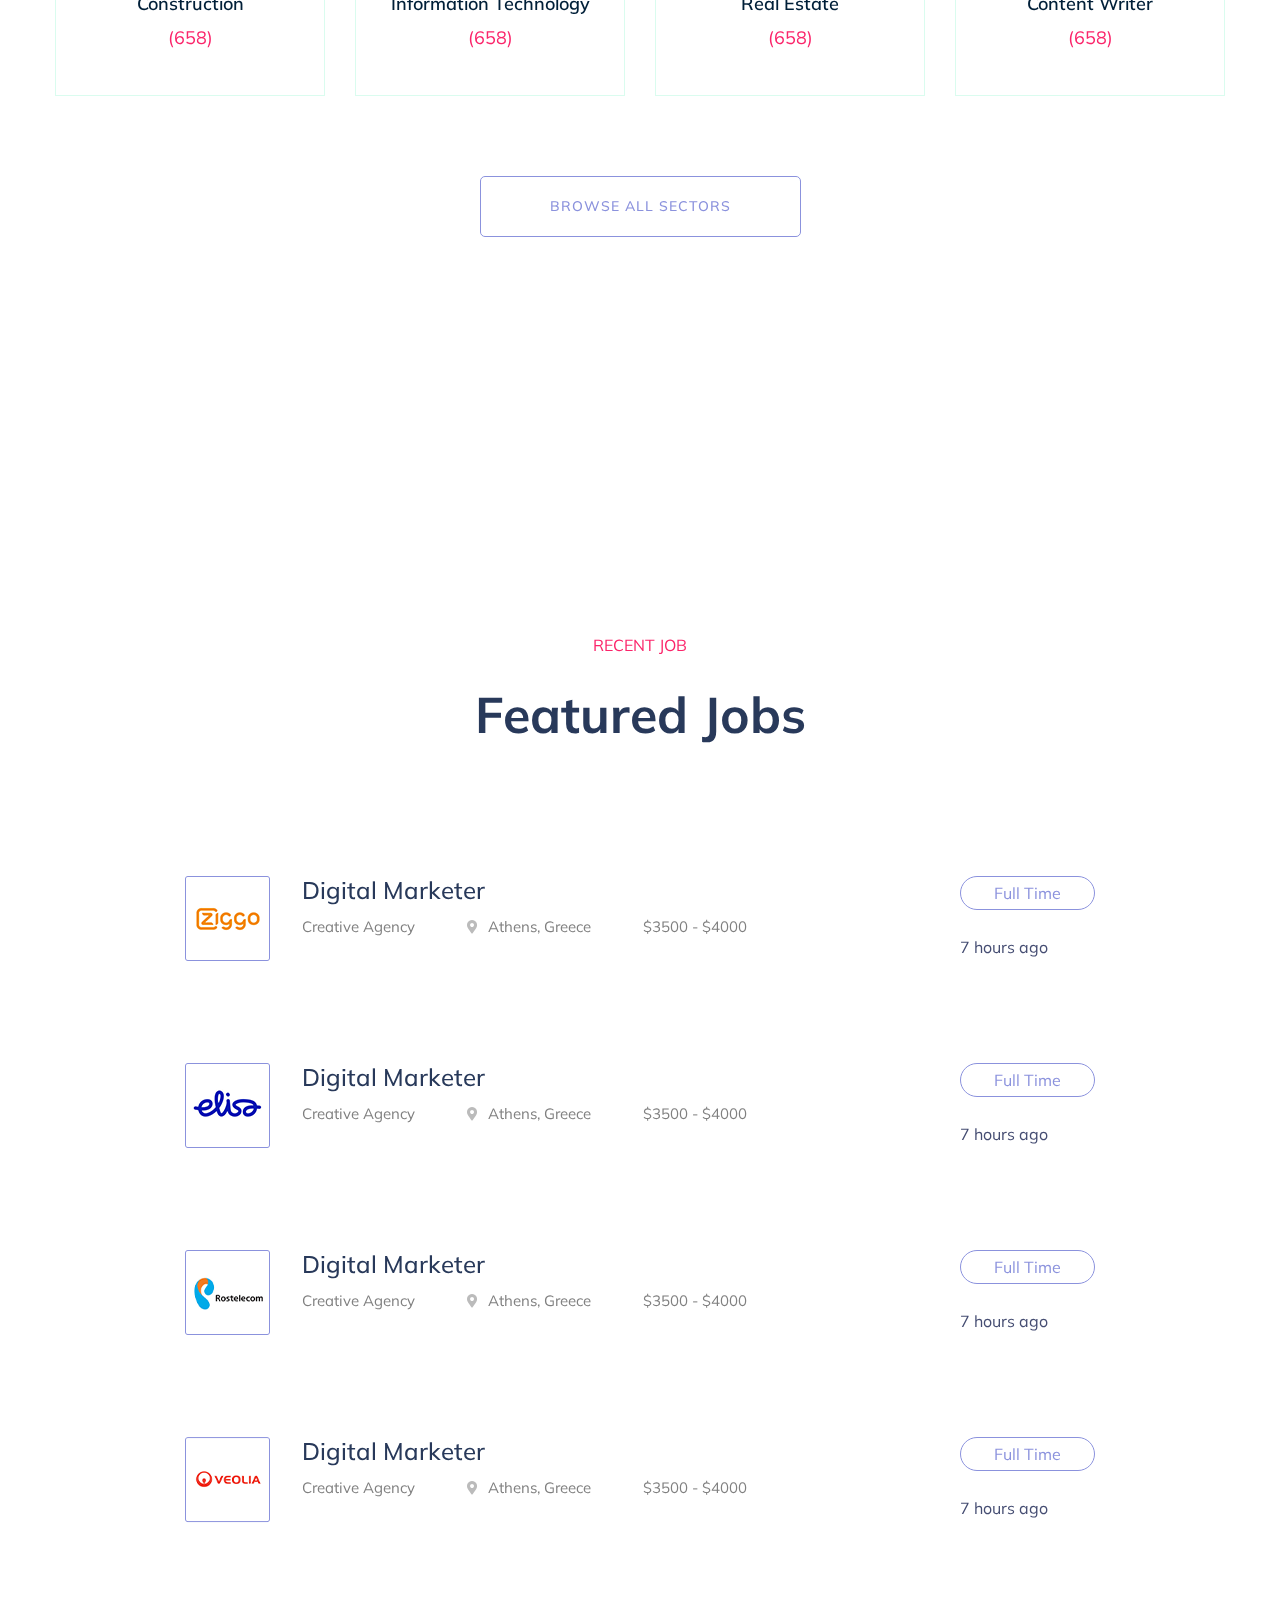
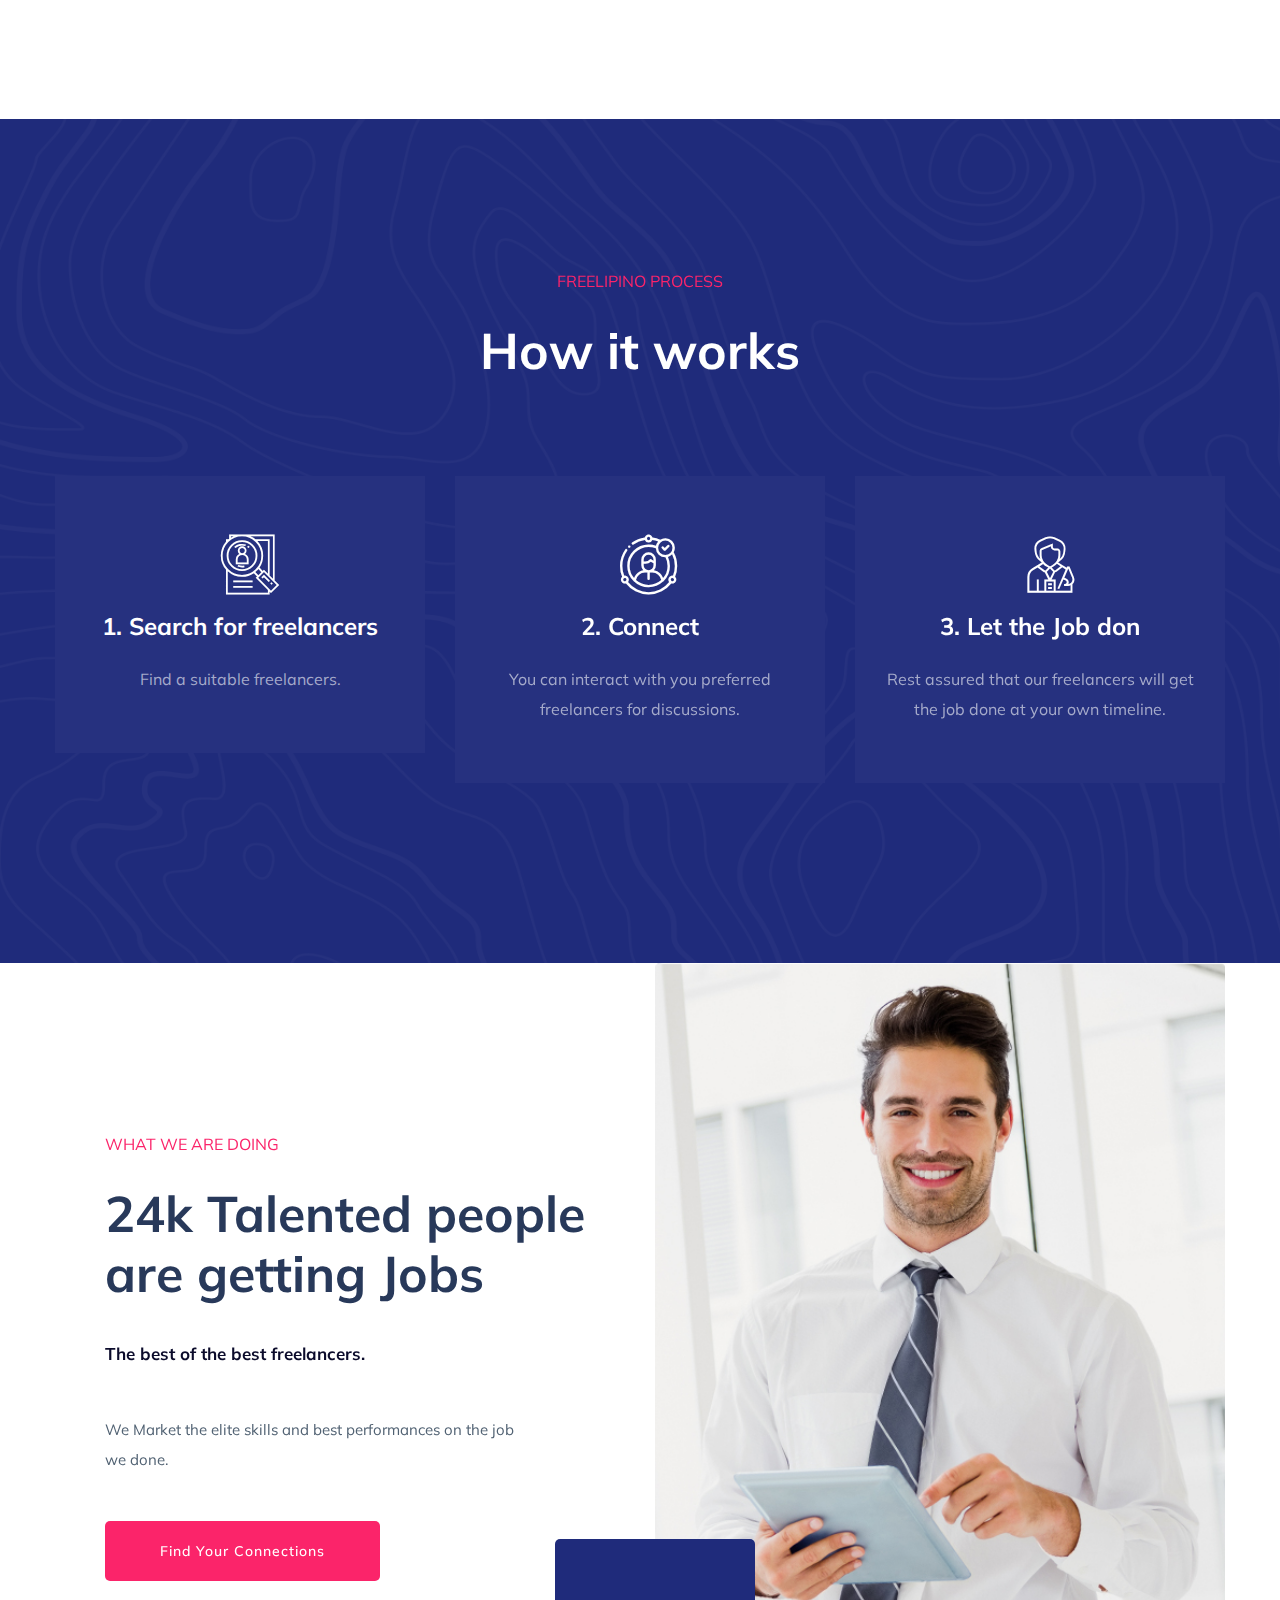
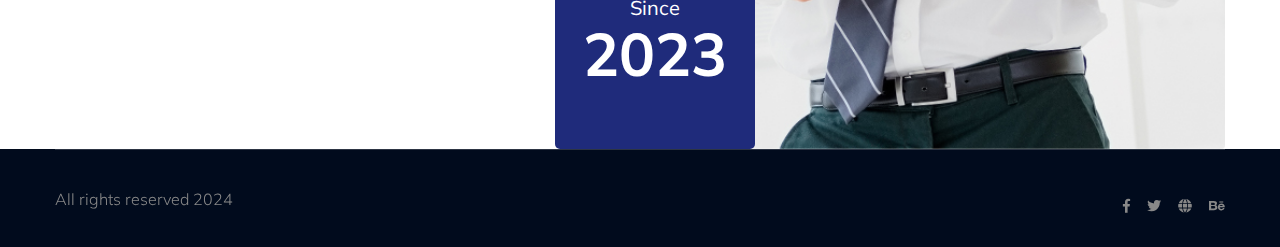
==== commit 0f09d959: "FirstPush" ====
--- a/index.html
+++ b/index.html
@@ -1,495 +1,493 @@
-<!doctype html>
-<html class="no-js" lang="eng">
-    <head>
-        <meta charset="utf-8">
-        <meta http-equiv="x-ua-compatible" content="ie=edge">
-         <title>FREELIPINO
-             </title>
-        <meta name="description" content="">
-        <meta name="viewport" content="width=device-width, initial-scale=1">
-		<link rel="shortcut icon" type="image/x-icon" href="assets/img/favicon.ico">
-
-            <link rel="stylesheet" href="assets/css/bootstrap.min.css">
-            <link rel="stylesheet" href="assets/css/owl.carousel.min.css">
-            <link rel="stylesheet" href="assets/css/flaticon.css">
-            <link rel="stylesheet" href="assets/css/price_rangs.css">
-            <link rel="stylesheet" href="assets/css/slicknav.css">
-            <link rel="stylesheet" href="assets/css/animate.min.css">
-            <link rel="stylesheet" href="assets/css/magnific-popup.css">
-            <link rel="stylesheet" href="assets/css/fontawesome-all.min.css">
-            <link rel="stylesheet" href="assets/css/themify-icons.css">
-            <link rel="stylesheet" href="assets/css/slick.css">
-            <link rel="stylesheet" href="assets/css/nice-select.css">
-            <link rel="stylesheet" href="assets/css/style.css">
-            <style>
-                .logo {
-                    display: flex;
-                    justify-content: center;
-                    align-items: center; 
-                }
-                .logo img {
-                    max-width: 100%; 
-                    height: auto;
-                }
-            </style>
-   </head>
-
-   <body>
-    <div id="preloader-active">
-        <div class="preloader d-flex align-items-center justify-content-center">
-            <div class="preloader-inner position-relative">
-                <div class="preloader-circle"></div>
-                <div class="preloader-img pere-text">
-                    <img src="assets/img/logo/logo.png" alt="">
-                </div>
-            </div>
-        </div>
-    </div>
-    <header>
-       <div class="header-area header-transparrent">
-           <div class="headder-top header-sticky">
-                <div class="container">
-                    <div class="row align-items-center">
-                        <div class="col-lg-3 col-md-2">
-                            <div class="logo">
-                                <a href="index.html"><img src="assets/img/logo/logo.png" alt=""></a>
-                            </div>  
-                        </div>
-                        <div class="col-lg-9 col-md-9">
-                            <div class="menu-wrapper">
-                                <div class="main-menu">
-                                    <nav class="d-none d-lg-block">
-                                        <ul id="navigation">
-                                            <li><a href="index.html">Home</a></li>
-                                            <li><a href="finding.html">Find Freelancer </a></li>
-                                            <li><a href="about.html">Menu</a></li>
-                                            <li><a href="#">Settings</a>
-                                                <ul class="submenu">
-                                                    <li><a href="blog.html">Blog</a></li>
-                                                    <li><a href="single-blog.html">Blog Details</a></li>
-                                                    <li><a href="elements.html">Elements</a></li>
-                                                    <li><a href="job_details.html">job Details</a></li>
-                                                </ul>
-                                            </li>
-                                        </ul>
-                                    </nav>
-                                </div>          
-                                <!-- Header-btn -->
-                                <div class="header-btn d-none f-right d-lg-block">
-                                    <a href="register.php" class="btn head-btn1">Register</a>
-                                    <a href="login.php" class="btn head-btn2">Login</a>
-                                </div>
-                            </div>
-                        </div>
-                        <!-- Mobile Menu -->
-                        <div class="col-12">
-                            <div class="mobile_menu d-block d-lg-none"></div>
-                        </div>
-                    </div>
-                </div>
-           </div>
-       </div>
-        <!-- Header End -->
-    </header>
-    <main>
-
-        <!-- slider Area Start-->
-        <div class="slider-area ">
-            <!-- Mobile Menu -->
-            <div class="slider-active">
-                <div class="single-slider slider-height d-flex align-items-center" data-background="assets/img/hero/h1_hero.jpg">
-                    <div class="container">
-                        <div class="row">
-                            <div class="col-xl-6 col-lg-9 col-md-10">
-                                <div class="hero__caption">
-                                    <h1>Find Freelancers that fits to your style</h1>
-                                </div>
-                            </div>
-                        </div>                      
-                        <div class="row">
-                            <div class="col-xl-8">               
-                                <form action="#" class="search-box">
-                                    <div class="input-form">
-                                        <input type="text" placeholder="Job Tittle or keyword">
-                                    </div>
-                                    <div class="select-form">
-                                        <div class="select-itms">
-                                            <select name="select" id="select1">
-                                                <option value="">NCR</option>
-                                                <option value="">Manila</option>
-                                                <option value="">Makati</option>
-                                                <option value="">Cavite</option>
-                                            </select>
-                                        </div>
-                                    </div>
-                                    <div class="search-form">
-                                        <a href="#">Search</a>
-                                    </div>	
-                                </form>	
-                            </div>
-                        </div>
-                    </div>
-                </div>
-            </div>
-        </div>
-        <!-- slider Area End-->
-        <!-- Our Services Start -->
-        <div class="our-services section-pad-t30">
-            <div class="container">
-                <!-- Section Tittle -->
-                <div class="row">
-                    <div class="col-lg-12">
-                        <div class="section-tittle text-center">
-                            <span>FEATURED TOURS Packages</span>
-                            <h2>Browse Top Categories </h2>
-                        </div>
-                    </div>
-                </div>
-                <div class="row d-flex justify-contnet-center">
-                    <div class="col-xl-3 col-lg-3 col-md-4 col-sm-6">
-                        <div class="single-services text-center mb-30">
-                            <div class="services-ion">
-                                <span class="flaticon-tour"></span>
-                            </div>
-                            <div class="services-cap">
-                               <h5><a href="job_listing.html">Design & Creative</a></h5>
-                                <span>(653)</span>
-                            </div>
-                        </div>
-                    </div>
-                    <div class="col-xl-3 col-lg-3 col-md-4 col-sm-6">
-                        <div class="single-services text-center mb-30">
-                            <div class="services-ion">
-                                <span class="flaticon-cms"></span>
-                            </div>
-                            <div class="services-cap">
-                               <h5><a href="job_listing.html">Design & Development</a></h5>
-                                <span>(658)</span>
-                            </div>
-                        </div>
-                    </div>
-                    <div class="col-xl-3 col-lg-3 col-md-4 col-sm-6">
-                        <div class="single-services text-center mb-30">
-                            <div class="services-ion">
-                                <span class="flaticon-report"></span>
-                            </div>
-                            <div class="services-cap">
-                               <h5><a href="job_listing.html">Sales & Marketing</a></h5>
-                                <span>(658)</span>
-                            </div>
-                        </div>
-                    </div>
-                    <div class="col-xl-3 col-lg-3 col-md-4 col-sm-6">
-                        <div class="single-services text-center mb-30">
-                            <div class="services-ion">
-                                <span class="flaticon-app"></span>
-                            </div>
-                            <div class="services-cap">
-                               <h5><a href="job_listing.html">Mobile Application</a></h5>
-                                <span>(658)</span>
-                            </div>
-                        </div>
-                    </div>
-                    <div class="col-xl-3 col-lg-3 col-md-4 col-sm-6">
-                        <div class="single-services text-center mb-30">
-                            <div class="services-ion">
-                                <span class="flaticon-helmet"></span>
-                            </div>
-                            <div class="services-cap">
-                               <h5><a href="job_listing.html">Construction</a></h5>
-                                <span>(658)</span>
-                            </div>
-                        </div>
-                    </div>
-                    <div class="col-xl-3 col-lg-3 col-md-4 col-sm-6">
-                        <div class="single-services text-center mb-30">
-                            <div class="services-ion">
-                                <span class="flaticon-high-tech"></span>
-                            </div>
-                            <div class="services-cap">
-                               <h5><a href="job_listing.html">Information Technology</a></h5>
-                                <span>(658)</span>
-                            </div>
-                        </div>
-                    </div>
-                    <div class="col-xl-3 col-lg-3 col-md-4 col-sm-6">
-                        <div class="single-services text-center mb-30">
-                            <div class="services-ion">
-                                <span class="flaticon-real-estate"></span>
-                            </div>
-                            <div class="services-cap">
-                               <h5><a href="job_listing.html">Real Estate</a></h5>
-                                <span>(658)</span>
-                            </div>
-                        </div>
-                    </div>
-                    <div class="col-xl-3 col-lg-3 col-md-4 col-sm-6">
-                        <div class="single-services text-center mb-30">
-                            <div class="services-ion">
-                                <span class="flaticon-content"></span>
-                            </div>
-                            <div class="services-cap">
-                               <h5><a href="job_listing.html">Content Writer</a></h5>
-                                <span>(658)</span>
-                            </div>
-                        </div>
-                    </div>
-                </div>
-                <!-- More Btn -->
-                <!-- Section Button -->
-                <div class="row">
-                    <div class="col-lg-12">
-                        <div class="browse-btn2 text-center mt-50">
-                            <a href="job_listing.html" class="border-btn2">Browse All Sectors</a>
-                        </div>
-                    </div>
-                </div>
-            </div>
-        </div>
-      
-        <section class="featured-job-area feature-padding">
-            <div class="container">
-                <!-- Section Tittle -->
-                <div class="row">
-                    <div class="col-lg-12">
-                        <div class="section-tittle text-center">
-                            <span>Recent Job</span>
-                            <h2>Featured Jobs</h2>
-                        </div>
-                    </div>
-                </div>
-                <div class="row justify-content-center">
-                    <div class="col-xl-10">
-                        <!-- single-job-content -->
-                        <div class="single-job-items mb-30">
-                            <div class="job-items">
-                                <div class="company-img">
-                                    <a href="job_details.html"><img src="assets/img/icon/job-list1.png" alt=""></a>
-                                </div>
-                                <div class="job-tittle">
-                                    <a href="job_details.html"><h4>Digital Marketer</h4></a>
-                                    <ul>
-                                        <li>Creative Agency</li>
-                                        <li><i class="fas fa-map-marker-alt"></i>Athens, Greece</li>
-                                        <li>$3500 - $4000</li>
-                                    </ul>
-                                </div>
-                            </div>
-                            <div class="items-link f-right">
-                                <a href="job_details.html">Full Time</a>
-                                <span>7 hours ago</span>
-                            </div>
-                        </div>
-                        <!-- single-job-content -->
-                        <div class="single-job-items mb-30">
-                            <div class="job-items">
-                                <div class="company-img">
-                                    <a href="job_details.html"><img src="assets/img/icon/job-list2.png" alt=""></a>
-                                </div>
-                                <div class="job-tittle">
-                                    <a href="job_details.html"><h4>Digital Marketer</h4></a>
-                                    <ul>
-                                        <li>Creative Agency</li>
-                                        <li><i class="fas fa-map-marker-alt"></i>Athens, Greece</li>
-                                        <li>$3500 - $4000</li>
-                                    </ul>
-                                </div>
-                            </div>
-                            <div class="items-link f-right">
-                                <a href="job_details.html">Full Time</a>
-                                <span>7 hours ago</span>
-                            </div>
-                        </div>
-                         <!-- single-job-content -->
-                        <div class="single-job-items mb-30">
-                            <div class="job-items">
-                                <div class="company-img">
-                                    <a href="job_details.html"><img src="assets/img/icon/job-list3.png" alt=""></a>
-                                </div>
-                                <div class="job-tittle">
-                                    <a href="job_details.html"><h4>Digital Marketer</h4></a>
-                                    <ul>
-                                        <li>Creative Agency</li>
-                                        <li><i class="fas fa-map-marker-alt"></i>Athens, Greece</li>
-                                        <li>$3500 - $4000</li>
-                                    </ul>
-                                </div>
-                            </div>
-                            <div class="items-link f-right">
-                                <a href="job_details.html">Full Time</a>
-                                <span>7 hours ago</span>
-                            </div>
-                        </div>
-                         <!-- single-job-content -->
-                        <div class="single-job-items mb-30">
-                            <div class="job-items">
-                                <div class="company-img">
-                                    <a href="job_details.html"><img src="assets/img/icon/job-list4.png" alt=""></a>
-                                </div>
-                                <div class="job-tittle">
-                                    <a href="job_details.html"><h4>Digital Marketer</h4></a>
-                                    <ul>
-                                        <li>Creative Agency</li>
-                                        <li><i class="fas fa-map-marker-alt"></i>Athens, Greece</li>
-                                        <li>$3500 - $4000</li>
-                                    </ul>
-                                </div>
-                            </div>
-                            <div class="items-link f-right">
-                                <a href="job_details.html">Full Time</a>
-                                <span>7 hours ago</span>
-                            </div>
-                        </div>
-                    </div>
-                </div>
-            </div>
-        </section>
-        <!-- Featured_job_end -->
-        <!-- How  Apply Process Start-->
-        <div class="apply-process-area apply-bg pt-150 pb-150" data-background="assets/img/gallery/how-applybg.png">
-            <div class="container">
-                <!-- Section Tittle -->
-                <div class="row">
-                    <div class="col-lg-12">
-                        <div class="section-tittle white-text text-center">
-                            <span>FREELIPINO PROCESS</span>
-                            <h2> How it works</h2>
-                        </div>
-                    </div>
-                </div>
-                <!-- Apply Process Caption -->
-                <div class="row">
-                    <div class="col-lg-4 col-md-6">
-                        <div class="single-process text-center mb-30">
-                            <div class="process-ion">
-                                <span class="flaticon-search"></span>
-                            </div>
-                            <div class="process-cap">
-                               <h5>1. Search for freelancers</h5>
-                               <p>Find a suitable freelancers.</p>
-                            </div>
-                        </div>
-                    </div>
-                    <div class="col-lg-4 col-md-6">
-                        <div class="single-process text-center mb-30">
-                            <div class="process-ion">
-                                <span class="flaticon-curriculum-vitae"></span>
-                            </div>
-                            <div class="process-cap">
-                               <h5>2. Connect</h5>
-                               <p>You can interact with you preferred freelancers for discussions.</p>
-                            </div>
-                        </div>
-                    </div>
-                    <div class="col-lg-4 col-md-6">
-                        <div class="single-process text-center mb-30">
-                            <div class="process-ion">
-                                <span class="flaticon-tour"></span>
-                            </div>
-                            <div class="process-cap">
-                               <h5>3. Let the Job don</h5>
-                               <p>Rest assured that  our freelancers will get the job done at your own timeline.</p>
-                            </div>
-                        </div>
-                    </div>
-                </div>
-             </div>
-        </div>
-         <div class="support-company-area support-padding fix">
-            <div class="container">
-                <div class="row align-items-center">
-                    <div class="col-xl-6 col-lg-6">
-                        <div class="right-caption">
-                            <!-- Section Tittle -->
-                            <div class="section-tittle section-tittle2">
-                                <span>What we are doing</span>
-                                <h2>24k Talented people are getting Jobs</h2>
-                            </div>
-                            <div class="support-caption">
-                                <p class="pera-top">The best of the best freelancers.</p>
-                                <p>We Market  the elite skills and best performances on the job we done.</p>
-                                <a href="about.html" class="btn post-btn">Find your connections</a>
-                            </div>
-                        </div>
-                    </div>
-                    <div class="col-xl-6 col-lg-6">
-                        <div class="support-location-img">
-                            <img src="assets/img/service/support-img.jpg" alt="">
-                            <div class="support-img-cap text-center">
-                                <p>Since</p>
-                                <span>2023</span>
-                            </div>
-                        </div>
-                    </div>
-                </div>
-            </div>
-
-
-    </main>
-    <footer>
-        
-               
-        <div class="footer-bottom-area footer-bg">
-            <div class="container">
-                <div class="footer-border">
-                     <div class="row d-flex justify-content-between align-items-center">
-                         <div class="col-xl-10 col-lg-10 ">
-                             <div class="footer-copy-right">
-                                <p>All rights reserved 2024</p>
-
-                             </div>
-                         </div>
-                         <div class="col-xl-2 col-lg-2">
-                             <div class="footer-social f-right">
-                                 <a href="#"><i class="fab fa-facebook-f"></i></a>
-                                 <a href="#"><i class="fab fa-twitter"></i></a>
-                                 <a href="#"><i class="fas fa-globe"></i></a>
-                                 <a href="#"><i class="fab fa-behance"></i></a>
-                             </div>
-                         </div>
-                     </div>
-                </div>
-            </div>
-        </div>
-        <!-- Footer End-->
-    </footer>
-
-  <!-- JS here -->
-	
-		<!-- All JS Custom Plugins Link Here here -->
-        <script src="./assets/js/vendor/modernizr-3.5.0.min.js"></script>
-		<!-- Jquery, Popper, Bootstrap -->
-		<script src="./assets/js/vendor/jquery-1.12.4.min.js"></script>
-        <script src="./assets/js/popper.min.js"></script>
-        <script src="./assets/js/bootstrap.min.js"></script>
-	    <!-- Jquery Mobile Menu -->
-        <script src="./assets/js/jquery.slicknav.min.js"></script>
-
-		<!-- Jquery Slick , Owl-Carousel Plugins -->
-        <script src="./assets/js/owl.carousel.min.js"></script>
-        <script src="./assets/js/slick.min.js"></script>
-        <script src="./assets/js/price_rangs.js"></script>
-        
-		<!-- One Page, Animated-HeadLin -->
-        <script src="./assets/js/wow.min.js"></script>
-		<script src="./assets/js/animated.headline.js"></script>
-        <script src="./assets/js/jquery.magnific-popup.js"></script>
-
-		<!-- Scrollup, nice-select, sticky -->
-        <script src="./assets/js/jquery.scrollUp.min.js"></script>
-        <script src="./assets/js/jquery.nice-select.min.js"></script>
-		<script src="./assets/js/jquery.sticky.js"></script>
-        
-        <!-- contact js -->
-        <script src="./assets/js/contact.js"></script>
-        <script src="./assets/js/jquery.form.js"></script>
-        <script src="./assets/js/jquery.validate.min.js"></script>
-        <script src="./assets/js/mail-script.js"></script>
-        <script src="./assets/js/jquery.ajaxchimp.min.js"></script>
-        
-		<!-- Jquery Plugins, main Jquery -->	
-        <script src="./assets/js/plugins.js"></script>
-        <script src="./assets/js/main.js"></script>
-        
-    </body>
+<!doctype html>
+<html lang="en">
+
+<head>
+    <meta charset="utf-8">
+    <meta http-equiv="x-ua-compatible" content="ie=edge">
+    <title>Freelipino</title>
+    <meta name="description" content="">
+    <meta name="viewport" content="width=device-width, initial-scale=1">
+    <link rel="shortcut icon" type="image/x-icon" href="assets/img/logo/logo.png">
+
+    <link rel="stylesheet" href="assets/css/bootstrap.min.css">
+    <link rel="stylesheet" href="assets/css/owl.carousel.min.css">
+    <link rel="stylesheet" href="assets/css/flaticon.css">
+    <link rel="stylesheet" href="assets/css/price_rangs.css">
+    <link rel="stylesheet" href="assets/css/slicknav.css">
+    <link rel="stylesheet" href="assets/css/animate.min.css">
+    <link rel="stylesheet" href="assets/css/magnific-popup.css">
+    <link rel="stylesheet" href="assets/css/fontawesome-all.min.css">
+    <link rel="stylesheet" href="assets/css/themify-icons.css">
+    <link rel="stylesheet" href="assets/css/slick.css">
+    <link rel="stylesheet" href="assets/css/nice-select.css">
+    <link rel="stylesheet" href="assets/css/style.css">
+    <style>
+        .logo {
+            display: flex;
+            justify-content: center;
+            align-items: center;
+        }
+
+        .logo img {
+            max-width: 100%;
+            height: auto;
+        }
+    </style>
+</head>
+
+<body>
+    <div id="preloader-active">
+        <div class="preloader d-flex align-items-center justify-content-center">
+            <div class="preloader-inner position-relative">
+                <div class="preloader-circle"></div>
+                <div class="preloader-img pere-text">
+                    <img src="assets/img/logo/logo.png" alt="">
+                </div>
+            </div>
+        </div>
+    </div>
+    <header>
+        <div class="header-area header-transparrent">
+            <div class="headder-top header-sticky">
+                <div class="container">
+                    <div class="row align-items-center">
+                        <div class="col-lg-3 col-md-2">
+                            <div class="logo">
+                                <a href="index.html"><img src="assets/img/logo/logo.png" alt=""></a>
+                            </div>
+                        </div>
+                        <div class="col-lg-9 col-md-9">
+                            <div class="menu-wrapper">
+                                <div class="main-menu">
+                                    <nav class="d-none d-lg-block">
+                                        <ul id="navigation">
+                                            <li><a href="finding.php">Find Freelancer </a></li>
+                                            <li><a href="profile.php">Profile</a></li>
+                                        </ul>
+                                    </nav>
+                                </div>
+                                <a href="register.php" class="btn head-btn1">Register</a>
+                                <a href="login.php" class="btn head-btn2">Login</a> 
+                            </div>
+                        </div>
+                        <!-- Mobile Menu -->
+                        <div class="col-12">
+                            <div class="mobile_menu d-block d-lg-none"></div>
+                        </div>
+                    </div>
+                </div>
+            </div>
+        </div>
+        <!-- Header End -->
+    </header>
+    <main>
+
+        <!-- slider Area Start-->
+        <div class="slider-area ">
+            <!-- Mobile Menu -->
+            <div class="slider-active">
+                <div class="single-slider slider-height d-flex align-items-center" data-background="assets/img/hero/h1_hero.jpg">
+                    <div class="container">
+                        <div class="row">
+                            <div class="col-xl-6 col-lg-9 col-md-10">
+                                <div class="hero__caption">
+                                    <h1>Find Freelancers that fits to your style</h1>
+                                </div>
+                            </div>
+                        </div>
+                        <div class="row">
+                            <div class="col-xl-8">
+                                <form action="#" class="search-box">
+                                    <div class="input-form">
+                                        <input type="text" placeholder="Job Tittle or keyword">
+                                    </div>
+                                    <div class="select-form">
+                                        <div class="select-itms">
+                                            <select name="select" id="select1">
+                                                <option value="">NCR</option>
+                                                <option value="">Manila</option>
+                                                <option value="">Makati</option>
+                                                <option value="">Cavite</option>
+                                            </select>
+                                        </div>
+                                    </div>
+                                    <div class="search-form">
+                                        <a href="#">Search</a>
+                                    </div>
+                                </form>
+                            </div>
+                        </div>
+                    </div>
+                </div>
+            </div>
+        </div>
+        <!-- slider Area End-->
+        <!-- Our Services Start -->
+        <div class="our-services section-pad-t30">
+            <div class="container">
+                <!-- Section Tittle -->
+                <div class="row">
+                    <div class="col-lg-12">
+                        <div class="section-tittle text-center">
+                            <span>FEATURED TOURS Packages</span>
+                            <h2>Browse Top Categories </h2>
+                        </div>
+                    </div>
+                </div>
+                <div class="row d-flex justify-contnet-center">
+                    <div class="col-xl-3 col-lg-3 col-md-4 col-sm-6">
+                        <div class="single-services text-center mb-30">
+                            <div class="services-ion">
+                                <span class="flaticon-tour"></span>
+                            </div>
+                            <div class="services-cap">
+                                <h5><a href="job_listing.html">Design & Creative</a></h5>
+                                <span>(653)</span>
+                            </div>
+                        </div>
+                    </div>
+                    <div class="col-xl-3 col-lg-3 col-md-4 col-sm-6">
+                        <div class="single-services text-center mb-30">
+                            <div class="services-ion">
+                                <span class="flaticon-cms"></span>
+                            </div>
+                            <div class="services-cap">
+                                <h5><a href="job_listing.html">Design & Development</a></h5>
+                                <span>(658)</span>
+                            </div>
+                        </div>
+                    </div>
+                    <div class="col-xl-3 col-lg-3 col-md-4 col-sm-6">
+                        <div class="single-services text-center mb-30">
+                            <div class="services-ion">
+                                <span class="flaticon-report"></span>
+                            </div>
+                            <div class="services-cap">
+                                <h5><a href="job_listing.html">Sales & Marketing</a></h5>
+                                <span>(658)</span>
+                            </div>
+                        </div>
+                    </div>
+                    <div class="col-xl-3 col-lg-3 col-md-4 col-sm-6">
+                        <div class="single-services text-center mb-30">
+                            <div class="services-ion">
+                                <span class="flaticon-app"></span>
+                            </div>
+                            <div class="services-cap">
+                                <h5><a href="job_listing.html">Mobile Application</a></h5>
+                                <span>(658)</span>
+                            </div>
+                        </div>
+                    </div>
+                    <div class="col-xl-3 col-lg-3 col-md-4 col-sm-6">
+                        <div class="single-services text-center mb-30">
+                            <div class="services-ion">
+                                <span class="flaticon-helmet"></span>
+                            </div>
+                            <div class="services-cap">
+                                <h5><a href="job_listing.html">Construction</a></h5>
+                                <span>(658)</span>
+                            </div>
+                        </div>
+                    </div>
+                    <div class="col-xl-3 col-lg-3 col-md-4 col-sm-6">
+                        <div class="single-services text-center mb-30">
+                            <div class="services-ion">
+                                <span class="flaticon-high-tech"></span>
+                            </div>
+                            <div class="services-cap">
+                                <h5><a href="job_listing.html">Information Technology</a></h5>
+                                <span>(658)</span>
+                            </div>
+                        </div>
+                    </div>
+                    <div class="col-xl-3 col-lg-3 col-md-4 col-sm-6">
+                        <div class="single-services text-center mb-30">
+                            <div class="services-ion">
+                                <span class="flaticon-real-estate"></span>
+                            </div>
+                            <div class="services-cap">
+                                <h5><a href="job_listing.html">Real Estate</a></h5>
+                                <span>(658)</span>
+                            </div>
+                        </div>
+                    </div>
+                    <div class="col-xl-3 col-lg-3 col-md-4 col-sm-6">
+                        <div class="single-services text-center mb-30">
+                            <div class="services-ion">
+                                <span class="flaticon-content"></span>
+                            </div>
+                            <div class="services-cap">
+                                <h5><a href="job_listing.html">Content Writer</a></h5>
+                                <span>(658)</span>
+                            </div>
+                        </div>
+                    </div>
+                </div>
+                <!-- More Btn -->
+                <!-- Section Button -->
+                <div class="row">
+                    <div class="col-lg-12">
+                        <div class="browse-btn2 text-center mt-50">
+                            <a href="job_listing.html" class="border-btn2">Browse All Sectors</a>
+                        </div>
+                    </div>
+                </div>
+            </div>
+        </div>
+
+        <section class="featured-job-area feature-padding">
+            <div class="container">
+                <!-- Section Tittle -->
+                <div class="row">
+                    <div class="col-lg-12">
+                        <div class="section-tittle text-center">
+                            <span>Recent Job</span>
+                            <h2>Featured Jobs</h2>
+                        </div>
+                    </div>
+                </div>
+                <div class="row justify-content-center">
+                    <div class="col-xl-10">
+                        <!-- single-job-content -->
+                        <div class="single-job-items mb-30">
+                            <div class="job-items">
+                                <div class="company-img">
+                                    <a href="job_details.html"><img src="assets/img/icon/job-list1.png" alt=""></a>
+                                </div>
+                                <div class="job-tittle">
+                                    <a href="job_details.html">
+                                        <h4>Digital Marketer</h4>
+                                    </a>
+                                    <ul>
+                                        <li>Creative Agency</li>
+                                        <li><i class="fas fa-map-marker-alt"></i>Athens, Greece</li>
+                                        <li>$3500 - $4000</li>
+                                    </ul>
+                                </div>
+                            </div>
+                            <div class="items-link f-right">
+                                <a href="job_details.html">Full Time</a>
+                                <span>7 hours ago</span>
+                            </div>
+                        </div>
+                        <!-- single-job-content -->
+                        <div class="single-job-items mb-30">
+                            <div class="job-items">
+                                <div class="company-img">
+                                    <a href="job_details.html"><img src="assets/img/icon/job-list2.png" alt=""></a>
+                                </div>
+                                <div class="job-tittle">
+                                    <a href="job_details.html">
+                                        <h4>Digital Marketer</h4>
+                                    </a>
+                                    <ul>
+                                        <li>Creative Agency</li>
+                                        <li><i class="fas fa-map-marker-alt"></i>Athens, Greece</li>
+                                        <li>$3500 - $4000</li>
+                                    </ul>
+                                </div>
+                            </div>
+                            <div class="items-link f-right">
+                                <a href="job_details.html">Full Time</a>
+                                <span>7 hours ago</span>
+                            </div>
+                        </div>
+                        <!-- single-job-content -->
+                        <div class="single-job-items mb-30">
+                            <div class="job-items">
+                                <div class="company-img">
+                                    <a href="job_details.html"><img src="assets/img/icon/job-list3.png" alt=""></a>
+                                </div>
+                                <div class="job-tittle">
+                                    <a href="job_details.html">
+                                        <h4>Digital Marketer</h4>
+                                    </a>
+                                    <ul>
+                                        <li>Creative Agency</li>
+                                        <li><i class="fas fa-map-marker-alt"></i>Athens, Greece</li>
+                                        <li>$3500 - $4000</li>
+                                    </ul>
+                                </div>
+                            </div>
+                            <div class="items-link f-right">
+                                <a href="job_details.html">Full Time</a>
+                                <span>7 hours ago</span>
+                            </div>
+                        </div>
+                        <!-- single-job-content -->
+                        <div class="single-job-items mb-30">
+                            <div class="job-items">
+                                <div class="company-img">
+                                    <a href="job_details.html"><img src="assets/img/icon/job-list4.png" alt=""></a>
+                                </div>
+                                <div class="job-tittle">
+                                    <a href="job_details.html">
+                                        <h4>Digital Marketer</h4>
+                                    </a>
+                                    <ul>
+                                        <li>Creative Agency</li>
+                                        <li><i class="fas fa-map-marker-alt"></i>Athens, Greece</li>
+                                        <li>$3500 - $4000</li>
+                                    </ul>
+                                </div>
+                            </div>
+                            <div class="items-link f-right">
+                                <a href="job_details.html">Full Time</a>
+                                <span>7 hours ago</span>
+                            </div>
+                        </div>
+                    </div>
+                </div>
+            </div>
+        </section>
+        <!-- Featured_job_end -->
+        <!-- How  Apply Process Start-->
+        <div class="apply-process-area apply-bg pt-150 pb-150" data-background="assets/img/gallery/how-applybg.png">
+            <div class="container">
+                <!-- Section Tittle -->
+                <div class="row">
+                    <div class="col-lg-12">
+                        <div class="section-tittle white-text text-center">
+                            <span>FREELIPINO PROCESS</span>
+                            <h2> How it works</h2>
+                        </div>
+                    </div>
+                </div>
+                <!-- Apply Process Caption -->
+                <div class="row">
+                    <div class="col-lg-4 col-md-6">
+                        <div class="single-process text-center mb-30">
+                            <div class="process-ion">
+                                <span class="flaticon-search"></span>
+                            </div>
+                            <div class="process-cap">
+                                <h5>1. Search for freelancers</h5>
+                                <p>Find a suitable freelancers.</p>
+                            </div>
+                        </div>
+                    </div>
+                    <div class="col-lg-4 col-md-6">
+                        <div class="single-process text-center mb-30">
+                            <div class="process-ion">
+                                <span class="flaticon-curriculum-vitae"></span>
+                            </div>
+                            <div class="process-cap">
+                                <h5>2. Connect</h5>
+                                <p>You can interact with you preferred freelancers for discussions.</p>
+                            </div>
+                        </div>
+                    </div>
+                    <div class="col-lg-4 col-md-6">
+                        <div class="single-process text-center mb-30">
+                            <div class="process-ion">
+                                <span class="flaticon-tour"></span>
+                            </div>
+                            <div class="process-cap">
+                                <h5>3. Let the Job don</h5>
+                                <p>Rest assured that our freelancers will get the job done at your own timeline.</p>
+                            </div>
+                        </div>
+                    </div>
+                </div>
+            </div>
+        </div>
+        <div class="support-company-area support-padding fix">
+            <div class="container">
+                <div class="row align-items-center">
+                    <div class="col-xl-6 col-lg-6">
+                        <div class="right-caption">
+                            <!-- Section Tittle -->
+                            <div class="section-tittle section-tittle2">
+                                <span>What we are doing</span>
+                                <h2>24k Talented people are getting Jobs</h2>
+                            </div>
+                            <div class="support-caption">
+                                <p class="pera-top">The best of the best freelancers.</p>
+                                <p>We Market the elite skills and best performances on the job we done.</p>
+                                <a href="about.html" class="btn post-btn">Find your connections</a>
+                            </div>
+                        </div>
+                    </div>
+                    <div class="col-xl-6 col-lg-6">
+                        <div class="support-location-img">
+                            <img src="assets/img/service/support-img.jpg" alt="">
+                            <div class="support-img-cap text-center">
+                                <p>Since</p>
+                                <span>2023</span>
+                            </div>
+                        </div>
+                    </div>
+                </div>
+            </div>
+
+
+    </main>
+    <footer>
+
+
+        <div class="footer-bottom-area footer-bg">
+            <div class="container">
+                <div class="footer-border">
+                    <div class="row d-flex justify-content-between align-items-center">
+                        <div class="col-xl-10 col-lg-10 ">
+                            <div class="footer-copy-right">
+                                <p>All rights reserved 2024</p>
+
+                            </div>
+                        </div>
+                        <div class="col-xl-2 col-lg-2">
+                            <div class="footer-social f-right">
+                                <a href="#"><i class="fab fa-facebook-f"></i></a>
+                                <a href="#"><i class="fab fa-twitter"></i></a>
+                                <a href="#"><i class="fas fa-globe"></i></a>
+                                <a href="#"><i class="fab fa-behance"></i></a>
+                            </div>
+                        </div>
+                    </div>
+                </div>
+            </div>
+        </div>
+        <!-- Footer End-->
+    </footer>
+
+    <!-- JS here -->
+
+    <!-- All JS Custom Plugins Link Here here -->
+    <script src="./assets/js/vendor/modernizr-3.5.0.min.js"></script>
+    <!-- Jquery, Popper, Bootstrap -->
+    <script src="./assets/js/vendor/jquery-1.12.4.min.js"></script>
+    <script src="./assets/js/popper.min.js"></script>
+    <script src="./assets/js/bootstrap.min.js"></script>
+    <!-- Jquery Mobile Menu -->
+    <script src="./assets/js/jquery.slicknav.min.js"></script>
+
+    <!-- Jquery Slick , Owl-Carousel Plugins -->
+    <script src="./assets/js/owl.carousel.min.js"></script>
+    <script src="./assets/js/slick.min.js"></script>
+    <script src="./assets/js/price_rangs.js"></script>
+
+    <!-- One Page, Animated-HeadLin -->
+    <script src="./assets/js/wow.min.js"></script>
+    <script src="./assets/js/animated.headline.js"></script>
+    <script src="./assets/js/jquery.magnific-popup.js"></script>
+
+    <!-- Scrollup, nice-select, sticky -->
+    <script src="./assets/js/jquery.scrollUp.min.js"></script>
+    <script src="./assets/js/jquery.nice-select.min.js"></script>
+    <script src="./assets/js/jquery.sticky.js"></script>
+
+    <!-- contact js -->
+    <script src="./assets/js/contact.js"></script>
+    <script src="./assets/js/jquery.form.js"></script>
+    <script src="./assets/js/jquery.validate.min.js"></script>
+    <script src="./assets/js/mail-script.js"></script>
+    <script src="./assets/js/jquery.ajaxchimp.min.js"></script>
+
+    <!-- Jquery Plugins, main Jquery -->
+    <script src="./assets/js/plugins.js"></script>
+    <script src="./assets/js/main.js"></script>
+
+</body>
+
 </html>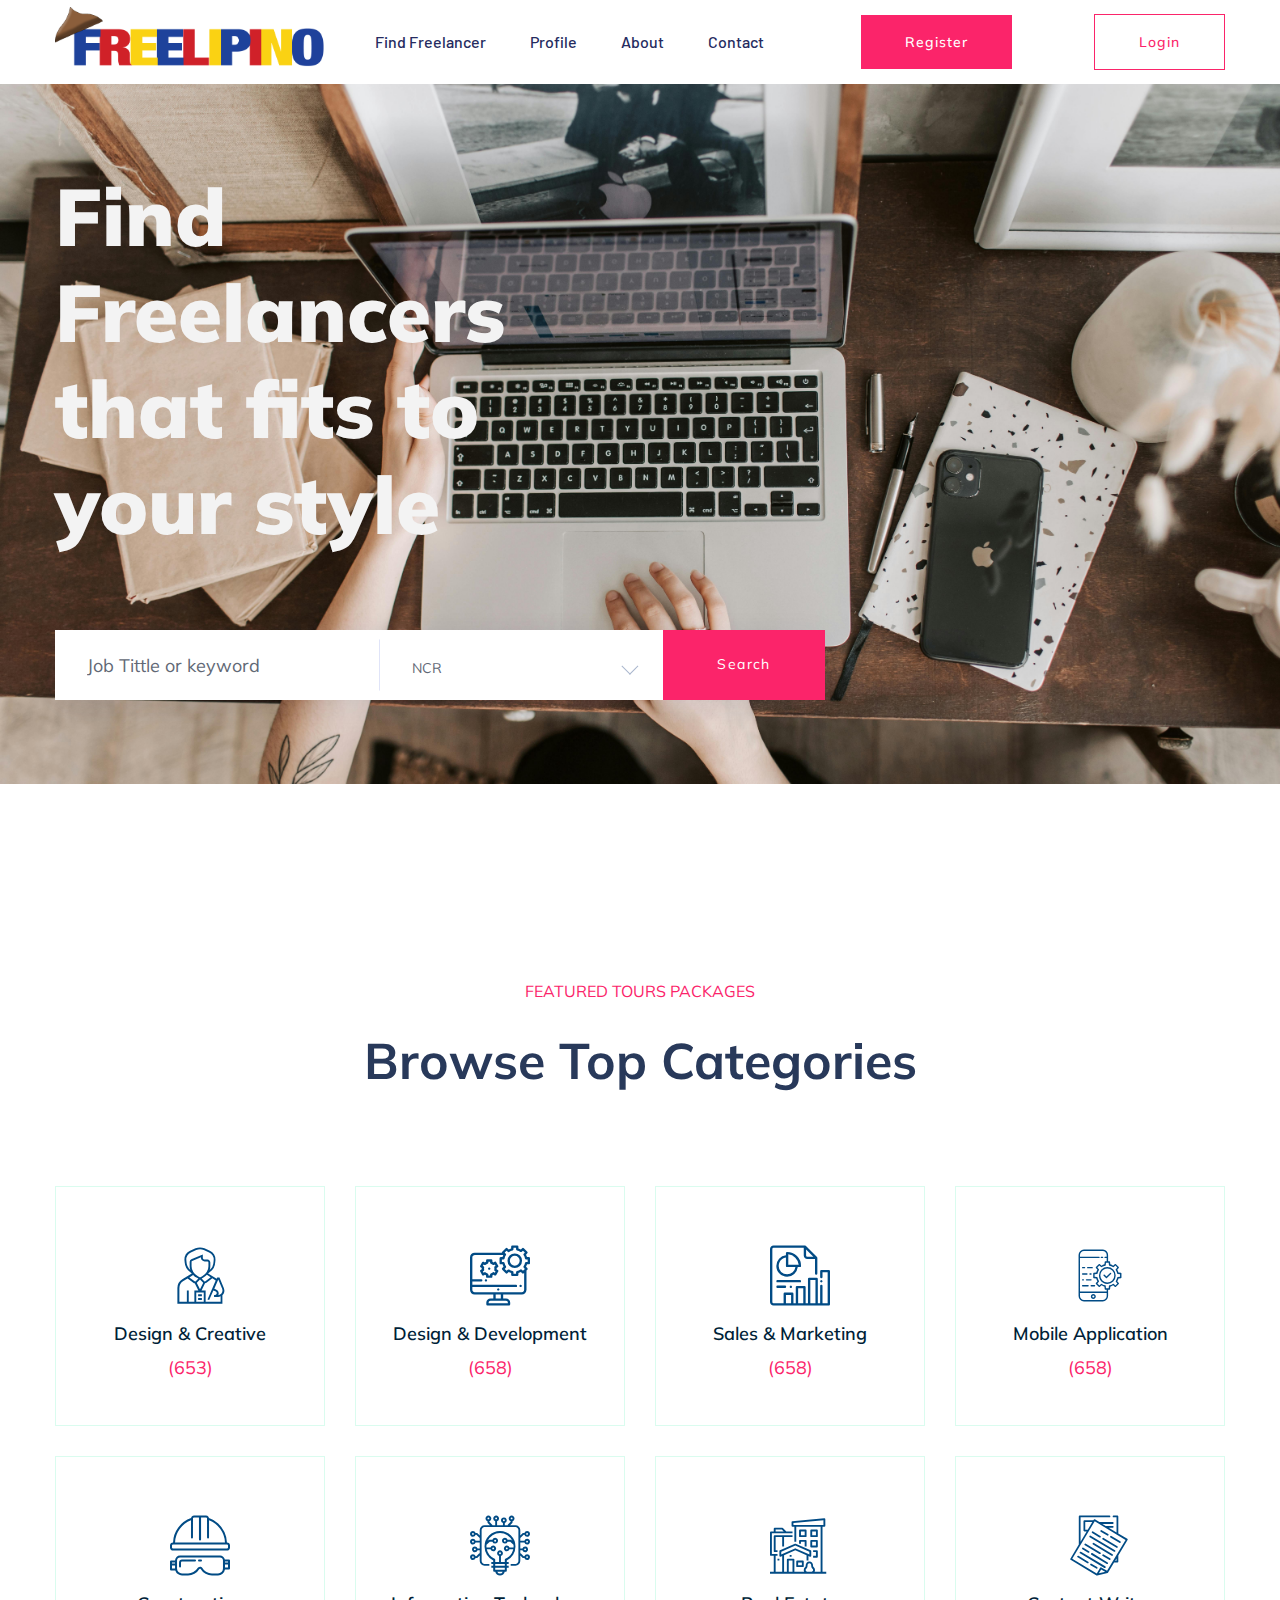
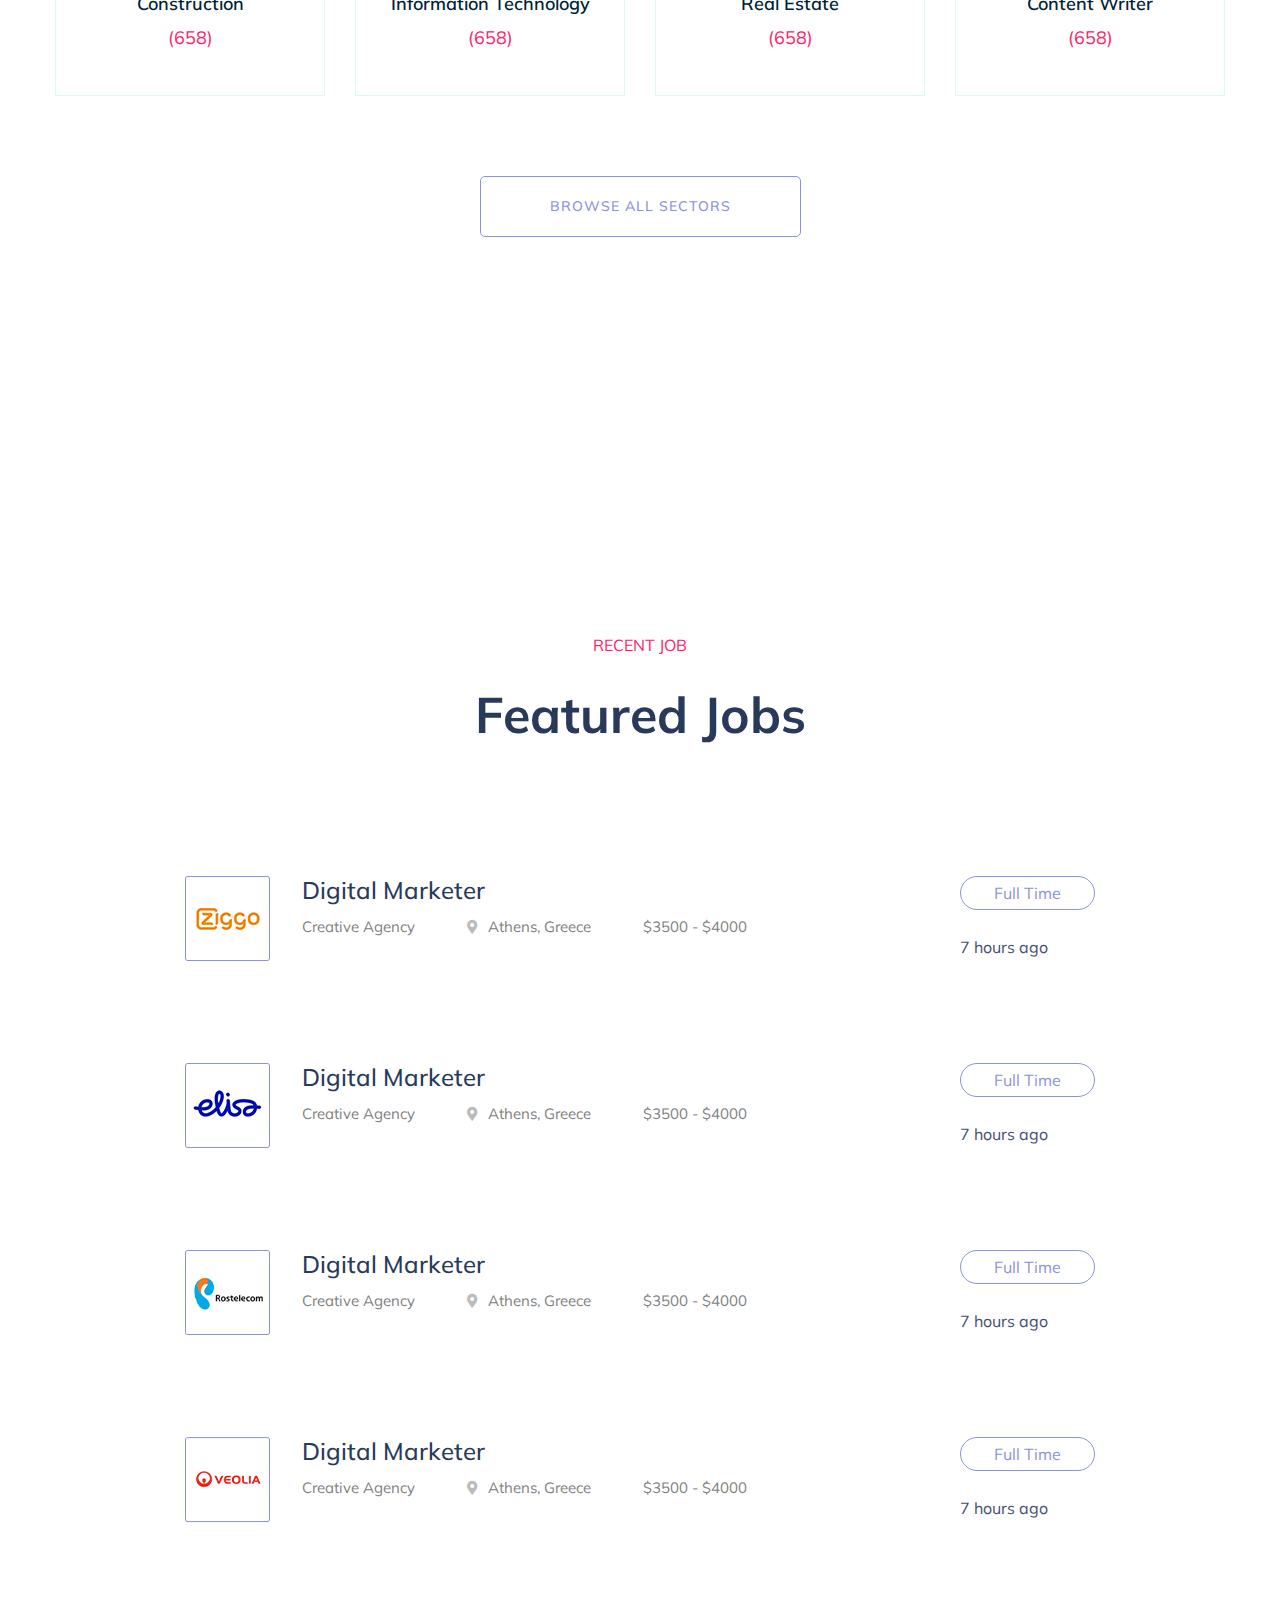
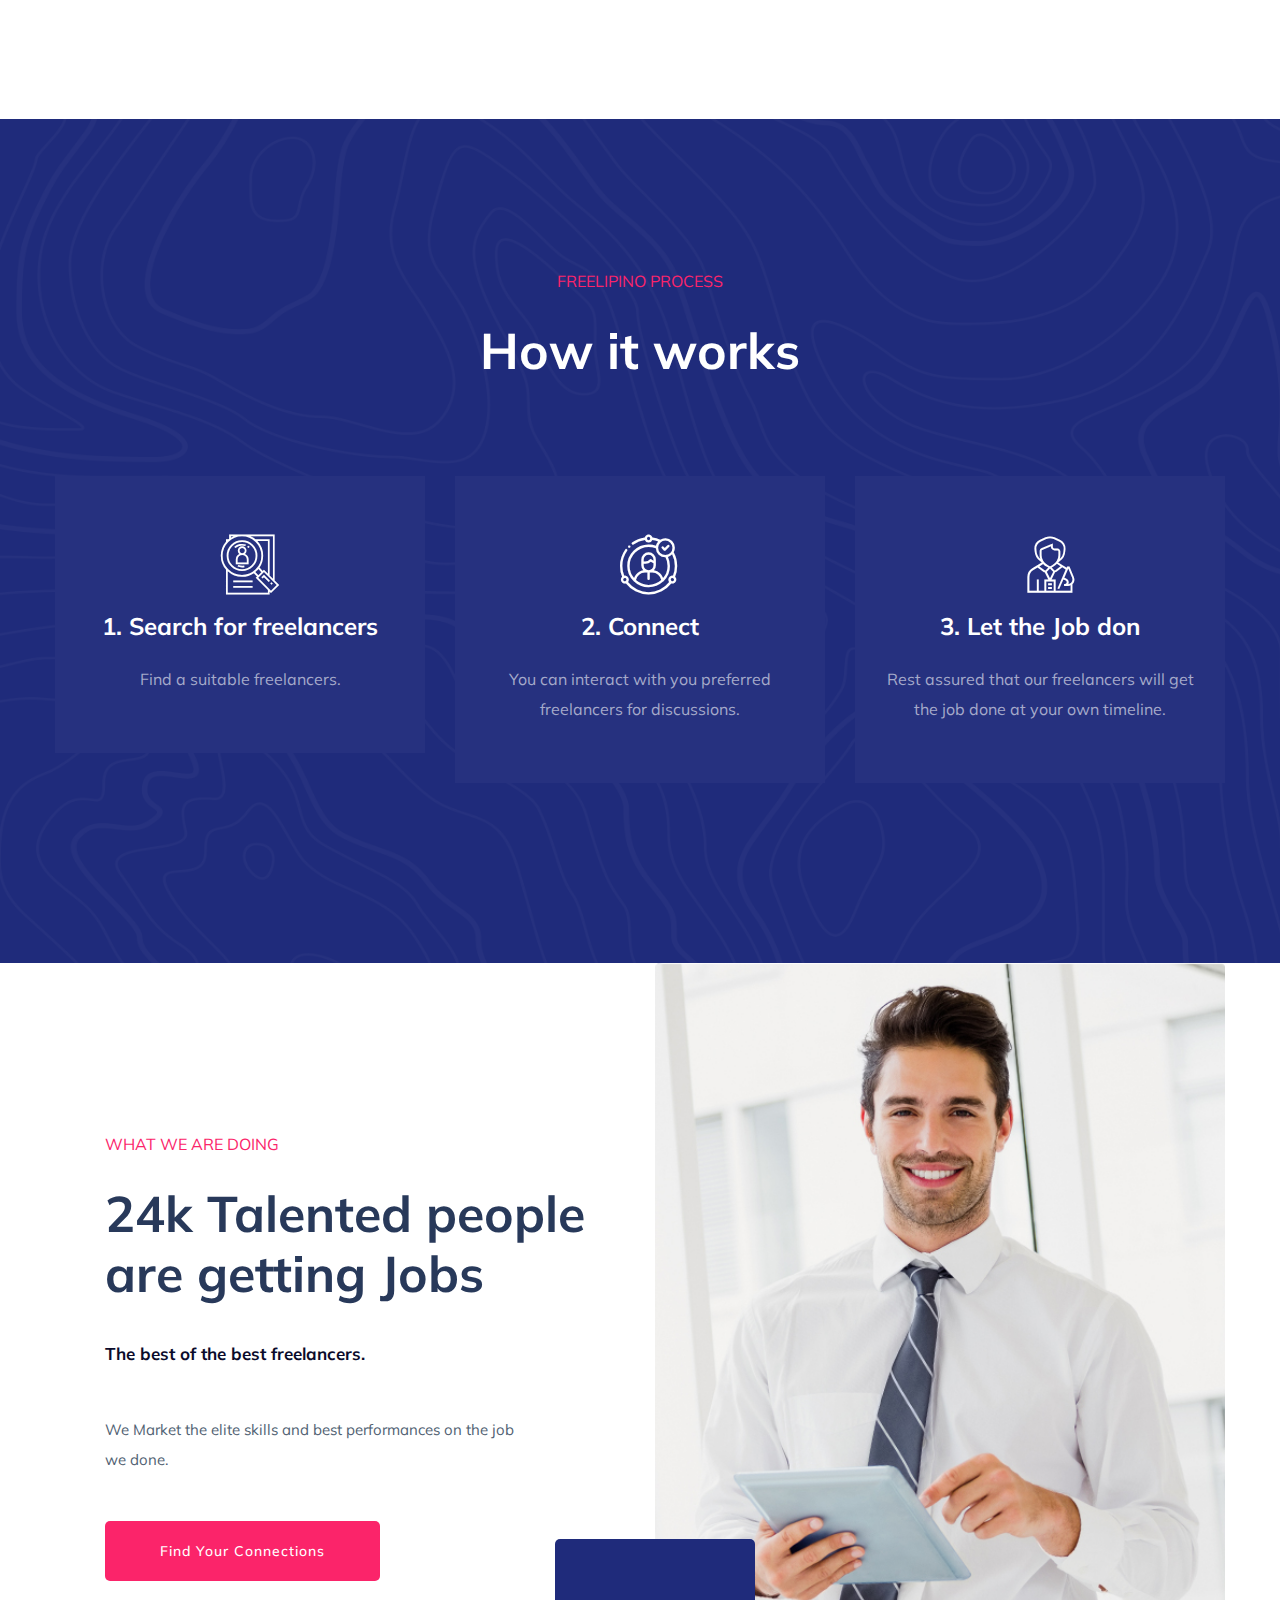
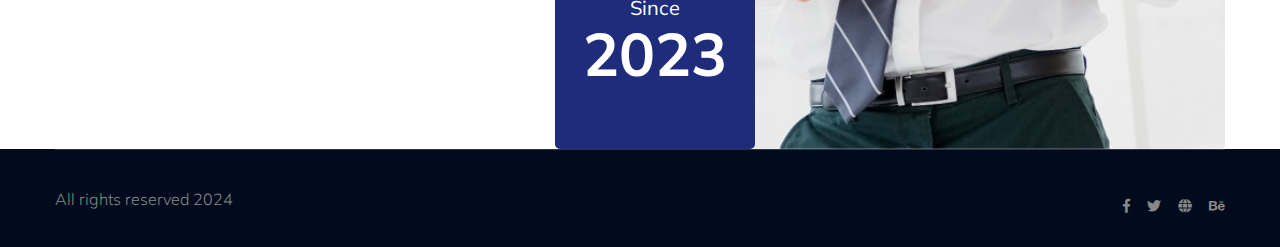
==== commit 86bddee4: "may edit pero di na eedit yung pic, delete na" ====
--- a/index.html
+++ b/index.html
@@ -63,6 +63,8 @@
                                         <ul id="navigation">
                                             <li><a href="finding.php">Find Freelancer </a></li>
                                             <li><a href="profile.php">Profile</a></li>
+                                            <li><a href="about.php">About</a></li>
+                                            <li><a href="contact.html">Contact</a></li>
                                         </ul>
                                     </nav>
                                 </div>
--- a/assets/css/style.css
+++ b/assets/css/style.css
@@ -1,6234 +1,6235 @@
-@import url("https://fonts.googleapis.com/css?family=Barlow:300,400,500,600,700,900|Muli:300,400,500,600,700,800,900&display=swap");
-.white-bg{
-    background:#ffffff
-}
-.gray-bg{
-    background:#f5f5f5
-}
-.gray-bg{
-    background:#f7f7fd
-}
-.white-bg{
-    background:#fff
-}
-.black-bg{
-    background:#16161a
-}
-.theme-bg{
-    background:#fb246a
-}
-.brand-bg{
-    background:#f1f4fa
-}
-.testimonial-bg{
-    background:#f9fafc
-}
-.white-color{
-    color:#fff
-}
-.black-color{
-    color:#16161a
-}
-.theme-color{
-    color:#fb246a
-}
-.boxed-btn{
-    background:#fff;
-    color:#fb246a !important;
-    display:inline-block;
-    padding:18px 44px;
-    font-family:"Muli",sans-serif;
-    font-size:14px;
-    font-weight:400;
-    border:0;
-    border:1px solid #fb246a;
-    letter-spacing:3px;
-    text-align:center;
-    color:#fb246a;
-    text-transform:uppercase;
-    cursor:pointer
-}
-.boxed-btn:hover{
-    background:#fb246a;
-    color:#fff !important;
-    border:1px solid #fb246a
-}
-.boxed-btn:focus{
-    outline:none
-}
-.boxed-btn.large-width{
-    width:220px
-}
-[data-overlay]{
-    position:relative;
-    background-size:cover;
-    background-repeat:no-repeat;
-    background-position:center center
-}
-[data-overlay]::before{
-    position:absolute;
-    left:0;
-    top:0;
-    right:0;
-    bottom:0;
-    content:""
-}
-[data-opacity="1"]::before{
-    opacity:0.1
-}
-[data-opacity="2"]::before{
-    opacity:0.2
-}
-[data-opacity="3"]::before{
-    opacity:0.3
-}
-[data-opacity="4"]::before{
-    opacity:0.4
-}
-[data-opacity="5"]::before{
-    opacity:0.5
-}
-[data-opacity="6"]::before{
-    opacity:0.6
-}
-[data-opacity="7"]::before{
-    opacity:0.7
-}
-[data-opacity="8"]::before{
-    opacity:0.8
-}
-[data-opacity="9"]::before{
-    opacity:0.9
-}
-body{
-    font-family:"Muli",sans-serif;
-    font-weight:normal;
-    font-style:normal
-}
-h1,h2,h3,h4,h5,h6{
-    font-family:"Muli",sans-serif;
-    color:#0b1c39;
-    margin-top:0px;
-    font-style:normal;
-    font-weight:500;
-    text-transform:normal
-}
-p{
-    font-family:"Muli",sans-serif;
-    color:#506172;
-    font-size:16px;
-    line-height:30px;
-    margin-bottom:15px;
-    font-weight:normal
-}
-.bg-img-1{
-    background-image:url(../img/slider/slider-img-1.jpg)
-}
-.bg-img-2{
-    background-image:url(../img/background-img/bg-img-2.jpg)
-}
-.cta-bg-1{
-    background-image:url(../img/background-img/bg-img-3.jpg)
-}
-.img{
-    max-width:100%;
-    -webkit-transition:all .3s ease-out 0s;
-    -moz-transition:all .3s ease-out 0s;
-    -ms-transition:all .3s ease-out 0s;
-    -o-transition:all .3s ease-out 0s;
-    transition:all .3s ease-out 0s
-}
-.f-left{
-    float:left
-}
-.f-right{
-    float:right
-}
-.fix{
-    overflow:hidden
-}
-.clear{
-    clear:both
-}
-a,.button{
-    -webkit-transition:all .3s ease-out 0s;
-    -moz-transition:all .3s ease-out 0s;
-    -ms-transition:all .3s ease-out 0s;
-    -o-transition:all .3s ease-out 0s;
-    transition:all .3s ease-out 0s
-}
-a:focus,.button:focus{
-    text-decoration:none;
-    outline:none
-}
-a{
-    color:#635c5c
-}
-a:hover{
-    color:#fff
-}
-a:focus,a:hover,.portfolio-cat a:hover,.footer -menu li a:hover{
-    text-decoration:none
-}
-a,button{
-    color:#fff;
-    outline:medium none
-}
-button:focus,input:focus,input:focus,textarea,textarea:focus{
-    outline:0
-}
-.uppercase{
-    text-transform:uppercase
-}
-input:focus::-moz-placeholder{
-    opacity:0;
-    -webkit-transition:.4s;
-    -o-transition:.4s;
-    transition:.4s
-}
-.capitalize{
-    text-transform:capitalize
-}
-h1 a,h2 a,h3 a,h4 a,h5 a,h6 a{
-    color:inherit
-}
-ul{
-    margin:0px;
-    padding:0px
-}
-li{
-    list-style:none
-}
-hr{
-    border-bottom:1px solid #eceff8;
-    border-top:0 none;
-    margin:30px 0;
-    padding:0
-}
-.theme-overlay{
-    position:relative
-}
-.theme-overlay::before{
-    background:#1696e7 none repeat scroll 0 0;
-    content:"";
-    height:100%;
-    left:0;
-    opacity:0.6;
-    position:absolute;
-    top:0;
-    width:100%
-}
-.overlay{
-    position:relative;
-    z-index:0
-}
-.overlay::before{
-    position:absolute;
-    content:"";
-    top:0;
-    left:0;
-    width:100%;
-    height:100%;
-    z-index:-1
-}
-.overlay2{
-    position:relative;
-    z-index:0
-}
-.overlay2::before{
-    position:absolute;
-    content:"";
-    background-color:#2E2200;
-    top:0;
-    left:0;
-    width:100%;
-    height:100%;
-    z-index:-1;
-    opacity:0.5
-}
-.section-padding{
-    padding-top:120px;
-    padding-bottom:120px
-}
-.separator{
-    border-top:1px solid #f2f2f2
-}
-.mb-90{
-    margin-bottom:90px
-}
-@media (max-width: 767px){
-    .mb-90{
-        margin-bottom:30px
-    }
-}
-@media (min-width: 768px) and (max-width: 991px){
-    .mb-90{
-        margin-bottom:45px
-    }
-}
-.owl-carousel .owl-nav div{
-    background:rgba(255,255,255,0.8) none repeat scroll 0 0;
-    height:40px;
-    left:20px;
-    line-height:40px;
-    font-size:22px;
-    color:#646464;
-    opacity:1;
-    visibility:visible;
-    position:absolute;
-    text-align:center;
-    top:50%;
-    transform:translateY(-50%);
-    transition:all 0.3s ease 0s;
-    width:40px
-}
-.owl-carousel .owl-nav div.owl-next{
-    left:auto;
-    right:-30px
-}
-.owl-carousel .owl-nav div.owl-next i{
-    position:relative;
-    right:0;
-    top:1px
-}
-.owl-carousel .owl-nav div.owl-prev i{
-    position:relative;
-    right:1px;
-    top:0px
-}
-.owl-carousel:hover .owl-nav div{
-    opacity:1;
-    visibility:visible
-}
-.owl-carousel:hover .owl-nav div:hover{
-    color:#fff;
-    background:#ff3500
-}
-.btn{
-    background:#fb246a;
-    -moz-user-select:none;
-    text-transform:capitalize;
-    color:#fff;
-    cursor:pointer;
-    display:inline-block;
-    font-size:14px;
-    font-weight:500;
-    letter-spacing:1px;
-    line-height:0;
-    margin-bottom:0;
-    padding:27px 44px;
-    border-radius:0px;
-    margin:10px;
-    cursor:pointer;
-    transition:color 0.4s linear;
-    position:relative;
-    z-index:1;
-    border:0;
-    overflow:hidden;
-    margin:0
-}
-.btn::before{
-    content:"";
-    position:absolute;
-    left:0;
-    top:0;
-    width:101%;
-    height:101%;
-    background:#da2461;
-    z-index:1;
-    border-radius:5px;
-    transition:transform 0.5s;
-    transition-timing-function:ease;
-    transform-origin:0 0;
-    transition-timing-function:cubic-bezier(0.5, 1.6, 0.4, 0.7);
-    transform:scaleX(0);
-    border-radius:0
-}
-.btn:hover::before{
-    transform:scaleX(1);
-    color:#fff !important;
-    z-index:-1
-}
-.head-btn2{
-    background:none;
-    border:1px solid #fb246a;
-    color:#fb246a
-}
-@media only screen and (min-width: 992px) and (max-width: 1199px){
-    .head-btn2{
-        padding:27px 34px
-    }
-}
-.head-btn2::before{
-    color:#fff !important
-}
-.head-btn2:hover{
-    color:#fff
-}
-.head-btn1{
-    margin-right:5px
-}
-@media only screen and (min-width: 992px) and (max-width: 1199px){
-    .head-btn1{
-        padding:27px 27px
-    }
-}
-.border-btn4{
-    border:1px solid #fff;
-    color:#fff
-}
-.btn.focus,.btn:focus{
-    outline:0;
-    box-shadow:none
-}
-.border-btn{
-    border:1px solid #fb246a;
-    color:#fb246a;
-    font:"Muli",sans-serif;
-    background:none;
-    -moz-user-select:none;
-    padding:27px 44px;
-    margin:0px;
-    text-transform:capitalize;
-    cursor:pointer;
-    display:inline-block;
-    font-size:14px;
-    font-weight:500;
-    letter-spacing:1px;
-    margin-bottom:0;
-    border-radius:0px;
-    position:relative;
-    transition:color 0.4s linear;
-    position:relative;
-    overflow:hidden;
-    margin:0
-}
-.border-btn::before{
-    border:1px solid transparent;
-    content:"";
-    position:absolute;
-    left:0;
-    top:0;
-    width:120%;
-    height:105%;
-    background:#da2461;
-    z-index:-1;
-    transition:transform 0.5s;
-    transition-timing-function:ease;
-    transform-origin:0 0;
-    transition-timing-function:cubic-bezier(0.5, 1.6, 0.4, 0.7);
-    transform:scaleY(0);
-    border-radius:0
-}
-.border-btn:hover::before{
-    transform:scaleY(1);
-    order:2px solid transparent
-}
-.post-btn{
-    border-radius:5px;
-    padding:30px 55px
-}
-.border-btn2{
-    border:1px solid #8b92dd;
-    color:#8b92dd;
-    font:"Muli",sans-serif;
-    background:none;
-    -moz-user-select:none;
-    padding:19px 69px;
-    margin:0px;
-    text-transform:uppercase;
-    cursor:pointer;
-    display:inline-block;
-    font-size:14px;
-    font-weight:500;
-    letter-spacing:1px;
-    margin-bottom:0;
-    border-radius:5px;
-    position:relative;
-    transition:color 0.4s linear;
-    position:relative;
-    overflow:hidden;
-    margin:0
-}
-@media (max-width: 767px){
-    .border-btn2{
-        padding:19px 30px
-    }
-}
-.border-btn2::before{
-    border:1px solid transparent;
-    content:"";
-    position:absolute;
-    left:0;
-    top:0;
-    width:101%;
-    height:101%;
-    background:#8b92dd;
-    z-index:-1;
-    transition:transform 0.5s;
-    transition-timing-function:ease;
-    transform-origin:0 0;
-    transition-timing-function:cubic-bezier(0.5, 1.6, 0.4, 0.7);
-    transform:scaleY(0);
-    border-radius:0px
-}
-.border-btn2:hover::before{
-    transform:scaleY(1);
-    order:2px solid transparent
-}
-.breadcrumb>.active{
-    color:#888
-}
-#scrollUp{
-    background:#fb246a;
-    height:50px;
-    width:50px;
-    right:31px;
-    bottom:18px;
-    color:#fff;
-    font-size:20px;
-    text-align:center;
-    border-radius:50%;
-    line-height:48px;
-    border:2px solid transparent
-}
-@media (max-width: 767px){
-    #scrollUp{
-        right:16px
-    }
-}
-#scrollUp:hover{
-    color:#fff
-}
-.sticky-bar{
-    left:0;
-    margin:auto;
-    position:fixed;
-    top:0;
-    width:100%;
-    -webkit-box-shadow:0 10px 15px rgba(25,25,25,0.1);
-    box-shadow:0 10px 15px rgba(25,25,25,0.1);
-    z-index:9999;
-    -webkit-animation:300ms ease-in-out 0s normal none 1 running fadeInDown;
-    animation:300ms ease-in-out 0s normal none 1 running fadeInDown;
-    -webkit-box-shadow:0 10px 15px rgba(25,25,25,0.1);
-    background:#fff
-}
-.mt-5{
-    margin-top:5px
-}
-.mt-10{
-    margin-top:10px
-}
-.mt-15{
-    margin-top:15px
-}
-.mt-20{
-    margin-top:20px
-}
-.mt-25{
-    margin-top:25px
-}
-.mt-30{
-    margin-top:30px
-}
-.mt-35{
-    margin-top:35px
-}
-.mt-40{
-    margin-top:40px
-}
-.mt-45{
-    margin-top:45px
-}
-.mt-50{
-    margin-top:50px
-}
-.mt-55{
-    margin-top:55px
-}
-.mt-60{
-    margin-top:60px
-}
-.mt-65{
-    margin-top:65px
-}
-.mt-70{
-    margin-top:70px
-}
-.mt-75{
-    margin-top:75px
-}
-.mt-80{
-    margin-top:80px
-}
-.mt-85{
-    margin-top:85px
-}
-.mt-90{
-    margin-top:90px
-}
-.mt-95{
-    margin-top:95px
-}
-.mt-100{
-    margin-top:100px
-}
-.mt-105{
-    margin-top:105px
-}
-.mt-110{
-    margin-top:110px
-}
-.mt-115{
-    margin-top:115px
-}
-.mt-120{
-    margin-top:120px
-}
-.mt-125{
-    margin-top:125px
-}
-.mt-130{
-    margin-top:130px
-}
-.mt-135{
-    margin-top:135px
-}
-.mt-140{
-    margin-top:140px
-}
-.mt-145{
-    margin-top:145px
-}
-.mt-150{
-    margin-top:150px
-}
-.mt-155{
-    margin-top:155px
-}
-.mt-160{
-    margin-top:160px
-}
-.mt-165{
-    margin-top:165px
-}
-.mt-170{
-    margin-top:170px
-}
-.mt-175{
-    margin-top:175px
-}
-.mt-180{
-    margin-top:180px
-}
-.mt-185{
-    margin-top:185px
-}
-.mt-190{
-    margin-top:190px
-}
-.mt-195{
-    margin-top:195px
-}
-.mt-200{
-    margin-top:200px
-}
-.mb-5{
-    margin-bottom:5px
-}
-.mb-10{
-    margin-bottom:10px
-}
-.mb-15{
-    margin-bottom:15px
-}
-.mb-20{
-    margin-bottom:20px
-}
-.mb-25{
-    margin-bottom:25px
-}
-.mb-30{
-    margin-bottom:30px
-}
-.mb-35{
-    margin-bottom:35px
-}
-.mb-40{
-    margin-bottom:40px
-}
-.mb-45{
-    margin-bottom:45px
-}
-.mb-50{
-    margin-bottom:50px
-}
-.mb-55{
-    margin-bottom:55px
-}
-.mb-60{
-    margin-bottom:60px
-}
-.mb-65{
-    margin-bottom:65px
-}
-.mb-70{
-    margin-bottom:70px
-}
-.mb-75{
-    margin-bottom:75px
-}
-.mb-80{
-    margin-bottom:80px
-}
-.mb-85{
-    margin-bottom:85px
-}
-.mb-90{
-    margin-bottom:90px
-}
-.mb-95{
-    margin-bottom:95px
-}
-.mb-100{
-    margin-bottom:100px
-}
-.mb-105{
-    margin-bottom:105px
-}
-.mb-110{
-    margin-bottom:110px
-}
-.mb-115{
-    margin-bottom:115px
-}
-.mb-120{
-    margin-bottom:120px
-}
-.mb-125{
-    margin-bottom:125px
-}
-.mb-130{
-    margin-bottom:130px
-}
-.mb-135{
-    margin-bottom:135px
-}
-.mb-140{
-    margin-bottom:140px
-}
-.mb-145{
-    margin-bottom:145px
-}
-.mb-150{
-    margin-bottom:150px
-}
-.mb-155{
-    margin-bottom:155px
-}
-.mb-160{
-    margin-bottom:160px
-}
-.mb-165{
-    margin-bottom:165px
-}
-.mb-170{
-    margin-bottom:170px
-}
-.mb-175{
-    margin-bottom:175px
-}
-.mb-180{
-    margin-bottom:180px
-}
-.mb-185{
-    margin-bottom:185px
-}
-.mb-190{
-    margin-bottom:190px
-}
-.mb-195{
-    margin-bottom:195px
-}
-.mb-200{
-    margin-bottom:200px
-}
-.ml-5{
-    margin-left:5px
-}
-.ml-10{
-    margin-left:10px
-}
-.ml-15{
-    margin-left:15px
-}
-.ml-20{
-    margin-left:20px
-}
-.ml-25{
-    margin-left:25px
-}
-.ml-30{
-    margin-left:30px
-}
-.ml-35{
-    margin-left:35px
-}
-.ml-40{
-    margin-left:40px
-}
-.ml-45{
-    margin-left:45px
-}
-.ml-50{
-    margin-left:50px
-}
-.ml-55{
-    margin-left:55px
-}
-.ml-60{
-    margin-left:60px
-}
-.ml-65{
-    margin-left:65px
-}
-.ml-70{
-    margin-left:70px
-}
-.ml-75{
-    margin-left:75px
-}
-.ml-80{
-    margin-left:80px
-}
-.ml-85{
-    margin-left:85px
-}
-.ml-90{
-    margin-left:90px
-}
-.ml-95{
-    margin-left:95px
-}
-.ml-100{
-    margin-left:100px
-}
-.ml-105{
-    margin-left:105px
-}
-.ml-110{
-    margin-left:110px
-}
-.ml-115{
-    margin-left:115px
-}
-.ml-120{
-    margin-left:120px
-}
-.ml-125{
-    margin-left:125px
-}
-.ml-130{
-    margin-left:130px
-}
-.ml-135{
-    margin-left:135px
-}
-.ml-140{
-    margin-left:140px
-}
-.ml-145{
-    margin-left:145px
-}
-.ml-150{
-    margin-left:150px
-}
-.ml-155{
-    margin-left:155px
-}
-.ml-160{
-    margin-left:160px
-}
-.ml-165{
-    margin-left:165px
-}
-.ml-170{
-    margin-left:170px
-}
-.ml-175{
-    margin-left:175px
-}
-.ml-180{
-    margin-left:180px
-}
-.ml-185{
-    margin-left:185px
-}
-.ml-190{
-    margin-left:190px
-}
-.ml-195{
-    margin-left:195px
-}
-.ml-200{
-    margin-left:200px
-}
-.mr-5{
-    margin-right:5px
-}
-.mr-10{
-    margin-right:10px
-}
-.mr-15{
-    margin-right:15px
-}
-.mr-20{
-    margin-right:20px
-}
-.mr-25{
-    margin-right:25px
-}
-.mr-30{
-    margin-right:30px
-}
-.mr-35{
-    margin-right:35px
-}
-.mr-40{
-    margin-right:40px
-}
-.mr-45{
-    margin-right:45px
-}
-.mr-50{
-    margin-right:50px
-}
-.mr-55{
-    margin-right:55px
-}
-.mr-60{
-    margin-right:60px
-}
-.mr-65{
-    margin-right:65px
-}
-.mr-70{
-    margin-right:70px
-}
-.mr-75{
-    margin-right:75px
-}
-.mr-80{
-    margin-right:80px
-}
-.mr-85{
-    margin-right:85px
-}
-.mr-90{
-    margin-right:90px
-}
-.mr-95{
-    margin-right:95px
-}
-.mr-100{
-    margin-right:100px
-}
-.mr-105{
-    margin-right:105px
-}
-.mr-110{
-    margin-right:110px
-}
-.mr-115{
-    margin-right:115px
-}
-.mr-120{
-    margin-right:120px
-}
-.mr-125{
-    margin-right:125px
-}
-.mr-130{
-    margin-right:130px
-}
-.mr-135{
-    margin-right:135px
-}
-.mr-140{
-    margin-right:140px
-}
-.mr-145{
-    margin-right:145px
-}
-.mr-150{
-    margin-right:150px
-}
-.mr-155{
-    margin-right:155px
-}
-.mr-160{
-    margin-right:160px
-}
-.mr-165{
-    margin-right:165px
-}
-.mr-170{
-    margin-right:170px
-}
-.mr-175{
-    margin-right:175px
-}
-.mr-180{
-    margin-right:180px
-}
-.mr-185{
-    margin-right:185px
-}
-.mr-190{
-    margin-right:190px
-}
-.mr-195{
-    margin-right:195px
-}
-.mr-200{
-    margin-right:200px
-}
-.pt-5{
-    padding-top:5px
-}
-.pt-10{
-    padding-top:10px
-}
-.pt-15{
-    padding-top:15px
-}
-.pt-20{
-    padding-top:20px
-}
-.pt-25{
-    padding-top:25px
-}
-.pt-30{
-    padding-top:30px
-}
-.pt-35{
-    padding-top:35px
-}
-.pt-40{
-    padding-top:40px
-}
-.pt-45{
-    padding-top:45px
-}
-.pt-50{
-    padding-top:50px
-}
-.pt-55{
-    padding-top:55px
-}
-.pt-60{
-    padding-top:60px
-}
-.pt-65{
-    padding-top:65px
-}
-.pt-70{
-    padding-top:70px
-}
-.pt-75{
-    padding-top:75px
-}
-.pt-80{
-    padding-top:80px
-}
-.pt-85{
-    padding-top:85px
-}
-.pt-90{
-    padding-top:90px
-}
-.pt-95{
-    padding-top:95px
-}
-.pt-100{
-    padding-top:100px
-}
-.pt-105{
-    padding-top:105px
-}
-.pt-110{
-    padding-top:110px
-}
-.pt-115{
-    padding-top:115px
-}
-.pt-120{
-    padding-top:120px
-}
-.pt-125{
-    padding-top:125px
-}
-.pt-130{
-    padding-top:130px
-}
-.pt-135{
-    padding-top:135px
-}
-.pt-140{
-    padding-top:140px
-}
-.pt-145{
-    padding-top:145px
-}
-.pt-150{
-    padding-top:150px
-}
-.pt-155{
-    padding-top:155px
-}
-.pt-160{
-    padding-top:160px
-}
-.pt-165{
-    padding-top:165px
-}
-.pt-170{
-    padding-top:170px
-}
-.pt-175{
-    padding-top:175px
-}
-.pt-180{
-    padding-top:180px
-}
-.pt-185{
-    padding-top:185px
-}
-.pt-190{
-    padding-top:190px
-}
-.pt-195{
-    padding-top:195px
-}
-.pt-200{
-    padding-top:200px
-}
-.pt-260{
-    padding-top:260px
-}
-.pb-5{
-    padding-bottom:5px
-}
-.pb-10{
-    padding-bottom:10px
-}
-.pb-15{
-    padding-bottom:15px
-}
-.pb-20{
-    padding-bottom:20px
-}
-.pb-25{
-    padding-bottom:25px
-}
-.pb-30{
-    padding-bottom:30px
-}
-.pb-35{
-    padding-bottom:35px
-}
-.pb-40{
-    padding-bottom:40px
-}
-.pb-45{
-    padding-bottom:45px
-}
-.pb-50{
-    padding-bottom:50px
-}
-.pb-55{
-    padding-bottom:55px
-}
-.pb-60{
-    padding-bottom:60px
-}
-.pb-65{
-    padding-bottom:65px
-}
-.pb-70{
-    padding-bottom:70px
-}
-.pb-75{
-    padding-bottom:75px
-}
-.pb-80{
-    padding-bottom:80px
-}
-.pb-85{
-    padding-bottom:85px
-}
-.pb-90{
-    padding-bottom:90px
-}
-.pb-95{
-    padding-bottom:95px
-}
-.pb-100{
-    padding-bottom:100px
-}
-.pb-105{
-    padding-bottom:105px
-}
-.pb-110{
-    padding-bottom:110px
-}
-.pb-115{
-    padding-bottom:115px
-}
-.pb-120{
-    padding-bottom:120px
-}
-.pb-125{
-    padding-bottom:125px
-}
-.pb-130{
-    padding-bottom:130px
-}
-.pb-135{
-    padding-bottom:135px
-}
-.pb-140{
-    padding-bottom:140px
-}
-.pb-145{
-    padding-bottom:145px
-}
-.pb-150{
-    padding-bottom:150px
-}
-.pb-155{
-    padding-bottom:155px
-}
-.pb-160{
-    padding-bottom:160px
-}
-.pb-165{
-    padding-bottom:165px
-}
-.pb-170{
-    padding-bottom:170px
-}
-.pb-175{
-    padding-bottom:175px
-}
-.pb-180{
-    padding-bottom:180px
-}
-.pb-185{
-    padding-bottom:185px
-}
-.pb-190{
-    padding-bottom:190px
-}
-.pb-195{
-    padding-bottom:195px
-}
-.pb-200{
-    padding-bottom:200px
-}
-.pl-5{
-    padding-left:5px
-}
-.pl-10{
-    padding-left:10px
-}
-.pl-15{
-    padding-left:15px
-}
-.pl-20{
-    padding-left:20px
-}
-.pl-25{
-    padding-left:25px
-}
-.pl-30{
-    padding-left:30px
-}
-.pl-35{
-    padding-left:35px
-}
-.pl-40{
-    padding-left:40px
-}
-.pl-45{
-    padding-left:45px
-}
-.pl-50{
-    padding-left:50px
-}
-.pl-55{
-    padding-left:55px
-}
-.pl-60{
-    padding-left:60px
-}
-.pl-65{
-    padding-left:65px
-}
-.pl-70{
-    padding-left:70px
-}
-.pl-75{
-    padding-left:75px
-}
-.pl-80{
-    padding-left:80px
-}
-.pl-85{
-    padding-left:85px
-}
-.pl-90{
-    padding-left:90px
-}
-.pl-95{
-    padding-left:95px
-}
-.pl-100{
-    padding-left:100px
-}
-.pl-105{
-    padding-left:105px
-}
-.pl-110{
-    padding-left:110px
-}
-.pl-115{
-    padding-left:115px
-}
-.pl-120{
-    padding-left:120px
-}
-.pl-125{
-    padding-left:125px
-}
-.pl-130{
-    padding-left:130px
-}
-.pl-135{
-    padding-left:135px
-}
-.pl-140{
-    padding-left:140px
-}
-.pl-145{
-    padding-left:145px
-}
-.pl-150{
-    padding-left:150px
-}
-.pl-155{
-    padding-left:155px
-}
-.pl-160{
-    padding-left:160px
-}
-.pl-165{
-    padding-left:165px
-}
-.pl-170{
-    padding-left:170px
-}
-.pl-175{
-    padding-left:175px
-}
-.pl-180{
-    padding-left:180px
-}
-.pl-185{
-    padding-left:185px
-}
-.pl-190{
-    padding-left:190px
-}
-.pl-195{
-    padding-left:195px
-}
-.pl-200{
-    padding-left:200px
-}
-.pr-5{
-    padding-right:5px
-}
-.pr-10{
-    padding-right:10px
-}
-.pr-15{
-    padding-right:15px
-}
-.pr-20{
-    padding-right:20px
-}
-.pr-25{
-    padding-right:25px
-}
-.pr-30{
-    padding-right:30px
-}
-.pr-35{
-    padding-right:35px
-}
-.pr-40{
-    padding-right:40px
-}
-.pr-45{
-    padding-right:45px
-}
-.pr-50{
-    padding-right:50px
-}
-.pr-55{
-    padding-right:55px
-}
-.pr-60{
-    padding-right:60px
-}
-.pr-65{
-    padding-right:65px
-}
-.pr-70{
-    padding-right:70px
-}
-.pr-75{
-    padding-right:75px
-}
-.pr-80{
-    padding-right:80px
-}
-.pr-85{
-    padding-right:85px
-}
-.pr-90{
-    padding-right:90px
-}
-.pr-95{
-    padding-right:95px
-}
-.pr-100{
-    padding-right:100px
-}
-.pr-105{
-    padding-right:105px
-}
-.pr-110{
-    padding-right:110px
-}
-.pr-115{
-    padding-right:115px
-}
-.pr-120{
-    padding-right:120px
-}
-.pr-125{
-    padding-right:125px
-}
-.pr-130{
-    padding-right:130px
-}
-.pr-135{
-    padding-right:135px
-}
-.pr-140{
-    padding-right:140px
-}
-.pr-145{
-    padding-right:145px
-}
-.pr-150{
-    padding-right:150px
-}
-.pr-155{
-    padding-right:155px
-}
-.pr-160{
-    padding-right:160px
-}
-.pr-165{
-    padding-right:165px
-}
-.pr-170{
-    padding-right:170px
-}
-.pr-175{
-    padding-right:175px
-}
-.pr-180{
-    padding-right:180px
-}
-.pr-185{
-    padding-right:185px
-}
-.pr-190{
-    padding-right:190px
-}
-.pr-195{
-    padding-right:195px
-}
-.pr-200{
-    padding-right:200px
-}
-.bounce-animate{
-    animation-name:float-bob;
-    animation-duration:2s;
-    animation-iteration-count:infinite;
-    -moz-animation-name:float-bob;
-    -moz-animation-duration:2s;
-    -moz-animation-iteration-count:infinite;
-    -moz-animation-timing-function:linear;
-    -ms-animation-name:float-bob;
-    -ms-animation-duration:2s;
-    -ms-animation-iteration-count:infinite;
-    -ms-animation-timing-function:linear;
-    -o-animation-name:float-bob;
-    -o-animation-duration:2s;
-    -o-animation-iteration-count:infinite;
-    -o-animation-timing-function:linear
-}
-@-webkit-keyframes float-bob{
-    0%{
-        -webkit-transform:translateY(-20px);
-        transform:translateY(-20px)
-    }
-    50%{
-        -webkit-transform:translateY(-10px);
-        transform:translateY(-10px)
-    }
-    100%{
-        -webkit-transform:translateY(-20px);
-        transform:translateY(-20px)
-    }
-}
-.heartbeat{
-    animation:heartbeat 1s infinite alternate
-}
-@-webkit-keyframes heartbeat{
-    to{
-        -webkit-transform:scale(1.03);
-        transform:scale(1.03)
-    }
-}
-.rotateme{
-    -webkit-animation-name:rotateme;
-    animation-name:rotateme;
-    -webkit-animation-duration:30s;
-    animation-duration:30s;
-    -webkit-animation-iteration-count:infinite;
-    animation-iteration-count:infinite;
-    -webkit-animation-timing-function:linear;
-    animation-timing-function:linear
-}
-@keyframes rotateme{
-    from{
-        -webkit-transform:rotate(0deg);
-        transform:rotate(0deg)
-    }
-    to{
-        -webkit-transform:rotate(360deg);
-        transform:rotate(360deg)
-    }
-}
-@-webkit-keyframes rotateme{
-    from{
-        -webkit-transform:rotate(0deg)
-    }
-    to{
-        -webkit-transform:rotate(360deg)
-    }
-}
-.preloader{
-    background-color:#f7f7f7;
-    width:100%;
-    height:100%;
-    position:fixed;
-    top:0;
-    left:0;
-    right:0;
-    bottom:0;
-    z-index:999999;
-    -webkit-transition:.6s;
-    -o-transition:.6s;
-    transition:.6s;
-    margin:0 auto
-}
-.preloader .preloader-circle{
-    width:100px;
-    height:100px;
-    position:relative;
-    border-style:solid;
-    border-width:1px;
-    border-top-color:#fb246a;
-    border-bottom-color:transparent;
-    border-left-color:transparent;
-    border-right-color:transparent;
-    z-index:10;
-    border-radius:50%;
-    -webkit-box-shadow:0 1px 5px 0 rgba(35,181,185,0.15);
-    box-shadow:0 1px 5px 0 rgba(35,181,185,0.15);
-    background-color:#ffffff;
-    -webkit-animation:zoom 2000ms infinite ease;
-    animation:zoom 2000ms infinite ease;
-    -webkit-transition:.6s;
-    -o-transition:.6s;
-    transition:.6s
-}
-.preloader .preloader-circle2{
-    border-top-color:#0078ff
-}
-.preloader .preloader-img{
-    position:absolute;
-    top:50%;
-    z-index:200;
-    left:0;
-    right:0;
-    margin:0 auto;
-    text-align:center;
-    display:inline-block;
-    -webkit-transform:translateY(-50%);
-    -ms-transform:translateY(-50%);
-    transform:translateY(-50%);
-    padding-top:6px;
-    -webkit-transition:.6s;
-    -o-transition:.6s;
-    transition:.6s
-}
-.preloader .preloader-img img{
-    max-width:55px
-}
-.preloader .pere-text strong{
-    font-weight:800;
-    color:#dca73a;
-    text-transform:uppercase
-}
-@-webkit-keyframes zoom{
-    0%{
-        -webkit-transform:rotate(0deg);
-        transform:rotate(0deg);
-        -webkit-transition:.6s;
-        -o-transition:.6s;
-        transition:.6s
-    }
-    100%{
-        -webkit-transform:rotate(360deg);
-        transform:rotate(360deg);
-        -webkit-transition:.6s;
-        -o-transition:.6s;
-        transition:.6s
-    }
-}
-@keyframes zoom{
-    0%{
-        -webkit-transform:rotate(0deg);
-        transform:rotate(0deg);
-        -webkit-transition:.6s;
-        -o-transition:.6s;
-        transition:.6s
-    }
-    100%{
-        -webkit-transform:rotate(360deg);
-        transform:rotate(360deg);
-        -webkit-transition:.6s;
-        -o-transition:.6s;
-        transition:.6s
-    }
-}
-.section-padding2{
-    padding-top:200px;
-    padding-bottom:200px
-}
-@media only screen and (min-width: 1200px) and (max-width: 1600px){
-    .section-padding2{
-        padding-top:200px;
-        padding-bottom:200px
-    }
-}
-@media only screen and (min-width: 992px) and (max-width: 1199px){
-    .section-padding2{
-        padding-top:200px;
-        padding-bottom:200px
-    }
-}
-@media only screen and (min-width: 768px) and (max-width: 991px){
-    .section-padding2{
-        padding-top:100px;
-        padding-bottom:100px
-    }
-}
-@media only screen and (min-width: 576px) and (max-width: 767px){
-    .section-padding2{
-        padding-top:70px;
-        padding-bottom:70px
-    }
-}
-@media (max-width: 767px){
-    .section-padding2{
-        padding-top:70px;
-        padding-bottom:70px
-    }
-}
-.section-padding30{
-    padding-top:200px;
-    padding-bottom:170px
-}
-@media only screen and (min-width: 1200px) and (max-width: 1600px){
-    .section-padding30{
-        padding-top:200px;
-        padding-bottom:170px
-    }
-}
-@media only screen and (min-width: 992px) and (max-width: 1199px){
-    .section-padding30{
-        padding-top:150px;
-        padding-bottom:120px
-    }
-}
-@media only screen and (min-width: 768px) and (max-width: 991px){
-    .section-padding30{
-        padding-top:100px;
-        padding-bottom:70px
-    }
-}
-@media only screen and (min-width: 576px) and (max-width: 767px){
-    .section-padding30{
-        padding-top:60px;
-        padding-bottom:28px
-    }
-}
-@media (max-width: 767px){
-    .section-padding30{
-        padding-top:60px;
-        padding-bottom:28px
-    }
-}
-.section-pad-t30{
-    padding-top:195px;
-    padding-bottom:195px
-}
-@media only screen and (min-width: 1200px) and (max-width: 1600px){
-    .section-pad-t30{
-        padding-top:195px;
-        padding-bottom:195px
-    }
-}
-@media only screen and (min-width: 992px) and (max-width: 1199px){
-    .section-pad-t30{
-        padding-top:195px;
-        padding-bottom:195px
-    }
-}
-@media only screen and (min-width: 768px) and (max-width: 991px){
-    .section-pad-t30{
-        padding-top:95px;
-        padding-bottom:95px
-    }
-}
-@media only screen and (min-width: 576px) and (max-width: 767px){
-    .section-pad-t30{
-        padding-top:65px;
-        padding-bottom:65px
-    }
-}
-@media (max-width: 767px){
-    .section-pad-t30{
-        padding-top:65px;
-        padding-bottom:65px
-    }
-}
-.feature-padding{
-    padding-top:195px;
-    padding-bottom:130px
-}
-@media only screen and (min-width: 992px) and (max-width: 1199px){
-    .feature-padding{
-        padding-top:195px;
-        padding-bottom:130px
-    }
-}
-@media only screen and (min-width: 768px) and (max-width: 991px){
-    .feature-padding{
-        padding-top:70px;
-        padding-bottom:50px
-    }
-}
-@media only screen and (min-width: 576px) and (max-width: 767px){
-    .feature-padding{
-        padding-top:70px;
-        padding-bottom:50px
-    }
-}
-@media (max-width: 767px){
-    .feature-padding{
-        padding-top:70px;
-        padding-bottom:50px
-    }
-}
-.section-padding3{
-    padding-top:200px;
-    padding-bottom:200px
-}
-@media only screen and (min-width: 1200px) and (max-width: 1600px){
-    .section-padding3{
-        padding-top:200px;
-        padding-bottom:200px
-    }
-}
-@media only screen and (min-width: 992px) and (max-width: 1199px){
-    .section-padding3{
-        padding-top:150px;
-        padding-bottom:150px
-    }
-}
-@media only screen and (min-width: 768px) and (max-width: 991px){
-    .section-padding3{
-        padding-top:50px;
-        padding-bottom:100px
-    }
-}
-@media only screen and (min-width: 576px) and (max-width: 767px){
-    .section-padding3{
-        padding-top:60px;
-        padding-bottom:60px
-    }
-}
-@media (max-width: 767px){
-    .section-padding3{
-        padding-top:40px;
-        padding-bottom:70px
-    }
-}
-.section-padd-top30{
-    padding-top:170px;
-    padding-bottom:200px
-}
-@media only screen and (min-width: 1200px) and (max-width: 1600px){
-    .section-padd-top30{
-        padding-top:170px;
-        padding-bottom:200px
-    }
-}
-@media only screen and (min-width: 992px) and (max-width: 1199px){
-    .section-padd-top30{
-        padding-top:170px;
-        padding-bottom:200px
-    }
-}
-@media only screen and (min-width: 768px) and (max-width: 991px){
-    .section-padd-top30{
-        padding-top:100px;
-        padding-bottom:160px
-    }
-}
-@media only screen and (min-width: 576px) and (max-width: 767px){
-    .section-padd-top30{
-        padding-top:50px;
-        padding-bottom:90px
-    }
-}
-@media (max-width: 767px){
-    .section-padd-top30{
-        padding-top:35px;
-        padding-bottom:90px
-    }
-}
-.testimonial-padding{
-    padding-top:190px;
-    padding-bottom:220px
-}
-@media only screen and (min-width: 992px) and (max-width: 1199px){
-    .testimonial-padding{
-        padding-top:150px;
-        padding-bottom:150px
-    }
-}
-@media only screen and (min-width: 768px) and (max-width: 991px){
-    .testimonial-padding{
-        padding-top:100px;
-        padding-bottom:100px
-    }
-}
-@media only screen and (min-width: 576px) and (max-width: 767px){
-    .testimonial-padding{
-        padding-top:80px;
-        padding-bottom:100px
-    }
-}
-@media (max-width: 767px){
-    .testimonial-padding{
-        padding-top:80px;
-        padding-bottom:100px
-    }
-}
-.blog-h-padding{
-    padding-top:190px;
-    padding-bottom:170px
-}
-@media only screen and (min-width: 992px) and (max-width: 1199px){
-    .blog-h-padding{
-        padding-top:150px;
-        padding-bottom:100px
-    }
-}
-@media only screen and (min-width: 768px) and (max-width: 991px){
-    .blog-h-padding{
-        padding-top:70px;
-        padding-bottom:40px
-    }
-}
-@media only screen and (min-width: 576px) and (max-width: 767px){
-    .blog-h-padding{
-        padding-top:70px;
-        padding-bottom:40px
-    }
-}
-@media (max-width: 767px){
-    .blog-h-padding{
-        padding-top:70px;
-        padding-bottom:40px
-    }
-}
-.footer-padding{
-    padding-top:170px;
-    padding-bottom:20px
-}
-@media only screen and (min-width: 1200px) and (max-width: 1600px){
-    .footer-padding{
-        padding-top:170px;
-        padding-bottom:20px
-    }
-}
-@media only screen and (min-width: 992px) and (max-width: 1199px){
-    .footer-padding{
-        padding-top:170px;
-        padding-bottom:20px
-    }
-}
-@media only screen and (min-width: 768px) and (max-width: 991px){
-    .footer-padding{
-        padding-top:100px;
-        padding-bottom:20px
-    }
-}
-@media only screen and (min-width: 576px) and (max-width: 767px){
-    .footer-padding{
-        padding-top:80px;
-        padding-bottom:0px
-    }
-}
-@media (max-width: 767px){
-    .footer-padding{
-        padding-top:80px;
-        padding-bottom:0px
-    }
-}
-.section-tittle h2{
-    color:#28395a;
-    font-size:50px;
-    font-weight:700;
-    line-height:1.2;
-    margin-bottom:95px
-}
-@media (max-width: 767px){
-    .section-tittle h2{
-        font-size:30px;
-        line-height:1.4;
-        margin-bottom:50px
-    }
-}
-.section-tittle span{
-    color:#fb246a;
-    text-transform:uppercase;
-    margin-bottom:28px;
-    display:block
-}
-.section-tittle.white-text h2{
-    color:#fff
-}
-.small-section-tittle h4{
-    color:#28395a;
-    font-size:18px;
-    font-weight:600;
-    line-height:1.2;
-    margin-bottom:20px
-}
-.small-section-tittle2 h4{
-    color:#1e2147;
-    font-size:18px;
-    font-weight:600;
-    line-height:1.2;
-    margin-bottom:20px
-}
-.small-section-tittle2 .ion{
-    float:left;
-    padding-right:16px
-}
-.section-tittle2 h2{
-    margin-bottom:35px
-}
-@media only screen and (min-width: 992px) and (max-width: 1199px){
-    .section-tittle2 h2{
-        font-size:43px
-    }
-}
-@media (max-width: 767px){
-    .section-tittle2 h2{
-        font-size:29px
-    }
-}
-.section-overly{
-    position:relative;
-    z-index:0
-}
-.section-overly::before{
-    position:absolute;
-    content:"";
-    background-color:rgba(31,43,123,0.8);
-    width:100%;
-    height:100%;
-    left:0;
-    top:0;
-    bottom:0;
-    right:0;
-    z-index:-1;
-    background-repeat:no-repeat
-}
-.white-bg{
-    background:#ffffff
-}
-.gray-bg{
-    background:#f5f5f5
-}
-.gray-bg{
-    background:#f7f7fd
-}
-.white-bg{
-    background:#fff
-}
-.black-bg{
-    background:#16161a
-}
-.theme-bg{
-    background:#fb246a
-}
-.brand-bg{
-    background:#f1f4fa
-}
-.testimonial-bg{
-    background:#f9fafc
-}
-.white-color{
-    color:#fff
-}
-.black-color{
-    color:#16161a
-}
-.theme-color{
-    color:#fb246a
-}
-.latest-blog-area .area-heading{
-    margin-bottom:70px
-}
-.blog_area a{
-    color:"Muli",sans-serif !important;
-    text-decoration:none;
-    transition:.4s
-}
-.blog_area a:hover,.blog_area a :hover{
-    background:-webkit-linear-gradient(131deg, #fb246a 0%, #fb246a 99%);
-    -webkit-background-clip:text;
-    -webkit-text-fill-color:transparent;
-    text-decoration:none;
-    transition:.4s
-}
-.single-blog{
-    overflow:hidden;
-    margin-bottom:30px
-}
-.single-blog:hover{
-    box-shadow:0px 10px 20px 0px rgba(42,34,123,0.1)
-}
-.single-blog .thumb{
-    overflow:hidden;
-    position:relative
-}
-.single-blog .thumb:after{
-    content:'';
-    position:absolute;
-    left:0;
-    top:0;
-    width:100%;
-    height:100%;
-    background:#000;
-    opacity:0;
-    -webkit-transition:all .3s ease-out 0s;
-    -moz-transition:all .3s ease-out 0s;
-    -ms-transition:all .3s ease-out 0s;
-    -o-transition:all .3s ease-out 0s;
-    transition:all .3s ease-out 0s
-}
-.single-blog h4{
-    border-bottom:1px solid #dfdfdf;
-    padding-bottom:34px;
-    margin-bottom:25px
-}
-.single-blog a{
-    font-size:20px;
-    font-weight:600
-}
-.single-blog .date{
-    color:#666666;
-    text-align:left;
-    display:inline-block;
-    font-size:13px;
-    font-weight:300
-}
-.single-blog .tag{
-    text-align:left;
-    display:inline-block;
-    float:left;
-    font-size:13px;
-    font-weight:300;
-    margin-right:22px;
-    position:relative
-}
-.single-blog .tag:after{
-    content:'';
-    position:absolute;
-    width:1px;
-    height:10px;
-    background:#acacac;
-    right:-12px;
-    top:7px
-}
-@media (max-width: 1199px){
-    .single-blog .tag{
-        margin-right:8px
-    }
-    .single-blog .tag:after{
-        display:none
-    }
-}
-.single-blog .likes{
-    margin-right:16px
-}
-@media (max-width: 800px){
-    .single-blog{
-        margin-bottom:30px
-    }
-}
-.single-blog .single-blog-content{
-    padding:30px
-}
-.single-blog .single-blog-content .meta-bottom p{
-    font-size:13px;
-    font-weight:300
-}
-.single-blog .single-blog-content .meta-bottom i{
-    color:#fdcb9e;
-    font-size:13px;
-    margin-right:7px
-}
-@media (max-width: 1199px){
-    .single-blog .single-blog-content{
-        padding:15px
-    }
-}
-.single-blog:hover .thumb:after{
-    opacity:.7;
-    -webkit-transition:all .3s ease-out 0s;
-    -moz-transition:all .3s ease-out 0s;
-    -ms-transition:all .3s ease-out 0s;
-    -o-transition:all .3s ease-out 0s;
-    transition:all .3s ease-out 0s
-}
-@media (max-width: 1199px){
-    .single-blog h4{
-        transition:all 300ms linear 0s;
-        border-bottom:1px solid #dfdfdf;
-        padding-bottom:14px;
-        margin-bottom:12px
-    }
-    .single-blog h4 a{
-        font-size:18px
-    }
-}
-.full_image.single-blog{
-    position:relative
-}
-.full_image.single-blog .single-blog-content{
-    position:absolute;
-    left:35px;
-    bottom:0;
-    opacity:0;
-    visibility:hidden;
-    -webkit-transition:all .3s ease-out 0s;
-    -moz-transition:all .3s ease-out 0s;
-    -ms-transition:all .3s ease-out 0s;
-    -o-transition:all .3s ease-out 0s;
-    transition:all .3s ease-out 0s
-}
-@media (min-width: 992px){
-    .full_image.single-blog .single-blog-content{
-        bottom:100px
-    }
-}
-.full_image.single-blog h4{
-    -webkit-transition:all .3s ease-out 0s;
-    -moz-transition:all .3s ease-out 0s;
-    -ms-transition:all .3s ease-out 0s;
-    -o-transition:all .3s ease-out 0s;
-    transition:all .3s ease-out 0s;
-    border-bottom:none;
-    padding-bottom:5px
-}
-.full_image.single-blog a{
-    font-size:20px;
-    font-weight:600
-}
-.full_image.single-blog .date{
-    color:#fff
-}
-.full_image.single-blog:hover .single-blog-content{
-    opacity:1;
-    visibility:visible;
-    -webkit-transition:all .3s ease-out 0s;
-    -moz-transition:all .3s ease-out 0s;
-    -ms-transition:all .3s ease-out 0s;
-    -o-transition:all .3s ease-out 0s;
-    transition:all .3s ease-out 0s
-}
-.l_blog_item .l_blog_text .date{
-    margin-top:24px;
-    margin-bottom:15px
-}
-.l_blog_item .l_blog_text .date a{
-    font-size:12px
-}
-.l_blog_item .l_blog_text h4{
-    font-size:18px;
-    border-bottom:1px solid #eeeeee;
-    margin-bottom:0px;
-    padding-bottom:20px;
-    -webkit-transition:all .3s ease-out 0s;
-    -moz-transition:all .3s ease-out 0s;
-    -ms-transition:all .3s ease-out 0s;
-    -o-transition:all .3s ease-out 0s;
-    transition:all .3s ease-out 0s
-}
-.l_blog_item .l_blog_text p{
-    margin-bottom:0px;
-    padding-top:20px
-}
-.causes_slider .owl-dots{
-    text-align:center;
-    margin-top:80px
-}
-.causes_slider .owl-dots .owl-dot{
-    height:14px;
-    width:14px;
-    background:#eeeeee;
-    display:inline-block;
-    margin-right:7px
-}
-.causes_slider .owl-dots .owl-dot:last-child{
-    margin-right:0px
-}
-.causes_item{
-    background:#fff
-}
-.causes_item .causes_img{
-    position:relative
-}
-.causes_item .causes_img .c_parcent{
-    position:absolute;
-    bottom:0px;
-    width:100%;
-    left:0px;
-    height:3px;
-    background:rgba(255,255,255,0.5)
-}
-.causes_item .causes_img .c_parcent span{
-    width:70%;
-    height:3px;
-    position:absolute;
-    left:0px;
-    bottom:0px
-}
-.causes_item .causes_img .c_parcent span:before{
-    content:"75%";
-    position:absolute;
-    right:-10px;
-    bottom:0px;
-    color:#fff;
-    padding:0px 5px
-}
-.causes_item .causes_text{
-    padding:30px 35px 40px 30px
-}
-.causes_item .causes_text h4{
-    font-size:18px;
-    font-weight:600;
-    margin-bottom:15px;
-    cursor:pointer
-}
-.causes_item .causes_text p{
-    font-size:14px;
-    line-height:24px;
-    font-weight:300;
-    margin-bottom:0px
-}
-.causes_item .causes_bottom a{
-    width:50%;
-    border:1px solid;
-    text-align:center;
-    float:left;
-    line-height:50px;
-    color:#fff;
-    font-size:14px;
-    font-weight:500
-}
-.causes_item .causes_bottom a+a{
-    border-color:#eeeeee;
-    background:#fff;
-    font-size:14px
-}
-.latest_blog_area{
-    background:#f9f9ff
-}
-.single-recent-blog-post{
-    margin-bottom:30px
-}
-.single-recent-blog-post .thumb{
-    overflow:hidden
-}
-.single-recent-blog-post .thumb img{
-    transition:all 0.7s linear
-}
-.single-recent-blog-post .details{
-    padding-top:30px
-}
-.single-recent-blog-post .details .sec_h4{
-    line-height:24px;
-    padding:10px 0px 13px;
-    transition:all 0.3s linear
-}
-.single-recent-blog-post .date{
-    font-size:14px;
-    line-height:24px;
-    font-weight:400
-}
-.single-recent-blog-post:hover img{
-    transform:scale(1.23) rotate(10deg)
-}
-.tags .tag_btn{
-    font-size:12px;
-    font-weight:500;
-    line-height:20px;
-    border:1px solid #eeeeee;
-    display:inline-block;
-    padding:1px 18px;
-    text-align:center
-}
-.tags .tag_btn+.tag_btn{
-    margin-left:2px
-}
-.blog_categorie_area{
-    padding-top:30px;
-    padding-bottom:30px
-}
-@media (min-width: 900px){
-    .blog_categorie_area{
-        padding-top:80px;
-        padding-bottom:80px
-    }
-}
-@media (min-width: 1100px){
-    .blog_categorie_area{
-        padding-top:120px;
-        padding-bottom:120px
-    }
-}
-.categories_post{
-    position:relative;
-    text-align:center;
-    cursor:pointer
-}
-.categories_post img{
-    max-width:100%
-}
-.categories_post .categories_details{
-    position:absolute;
-    top:20px;
-    left:20px;
-    right:20px;
-    bottom:20px;
-    background:rgba(34,34,34,0.75);
-    color:#fff;
-    transition:all 0.3s linear;
-    display:flex;
-    align-items:center;
-    justify-content:center
-}
-.categories_post .categories_details h5{
-    margin-bottom:0px;
-    font-size:18px;
-    line-height:26px;
-    text-transform:uppercase;
-    color:#fff;
-    position:relative
-}
-.categories_post .categories_details p{
-    font-weight:300;
-    font-size:14px;
-    line-height:26px;
-    margin-bottom:0px
-}
-.categories_post .categories_details .border_line{
-    margin:10px 0px;
-    background:#fff;
-    width:100%;
-    height:1px
-}
-.categories_post:hover .categories_details{
-    background:rgba(222,99,32,0.85)
-}
-.blog_item{
-    margin-bottom:50px
-}
-.blog_details{
-    padding:30px 0 20px 10px;
-    box-shadow:0px 10px 20px 0px rgba(221,221,221,0.3)
-}
-@media (min-width: 768px){
-    .blog_details{
-        padding:60px 30px 35px 35px
-    }
-}
-.blog_details p{
-    margin-bottom:30px
-}
-.blog_details a{
-    color:#242b5e
-}
-.blog_details a:hover{
-    color:#fb246a
-}
-.blog_details h2{
-    font-size:18px;
-    font-weight:600;
-    margin-bottom:8px
-}
-@media (min-width: 768px){
-    .blog_details h2{
-        font-size:24px;
-        margin-bottom:15px
-    }
-}
-.blog-info-link li{
-    float:left;
-    font-size:14px
-}
-.blog-info-link li a{
-    color:#999999
-}
-.blog-info-link li i,.blog-info-link li span{
-    font-size:13px;
-    margin-right:5px
-}
-.blog-info-link li::after{
-    content:"|";
-    padding-left:10px;
-    padding-right:10px
-}
-.blog-info-link li:last-child::after{
-    display:none
-}
-.blog-info-link::after{
-    content:"";
-    display:block;
-    clear:both;
-    display:table
-}
-.blog_item_img{
-    position:relative
-}
-.blog_item_img .blog_item_date{
-    position:absolute;
-    bottom:-10px;
-    left:10px;
-    display:block;
-    color:#fff;
-    background-color:#fb246a;
-    padding:8px 15px;
-    border-radius:5px
-}
-@media (min-width: 768px){
-    .blog_item_img .blog_item_date{
-        bottom:-20px;
-        left:40px;
-        padding:13px 30px
-    }
-}
-.blog_item_img .blog_item_date h3{
-    font-size:22px;
-    font-weight:600;
-    color:#fff;
-    margin-bottom:0;
-    line-height:1.2
-}
-@media (min-width: 768px){
-    .blog_item_img .blog_item_date h3{
-        font-size:30px
-    }
-}
-.blog_item_img .blog_item_date p{
-    font-size:18px;
-    margin-bottom:0;
-    color:#fff
-}
-@media (min-width: 768px){
-    .blog_item_img .blog_item_date p{
-        font-size:18px
-    }
-}
-.blog_right_sidebar .widget_title{
-    font-size:20px;
-    margin-bottom:40px
-}
-.blog_right_sidebar .widget_title::after{
-    content:"";
-    display:block;
-    padding-top:15px;
-    border-bottom:1px solid #f0e9ff
-}
-.blog_right_sidebar .single_sidebar_widget{
-    background:#fbf9ff;
-    padding:30px;
-    margin-bottom:30px
-}
-.blog_right_sidebar .single_sidebar_widget .btn_1{
-    margin-top:0px
-}
-.blog_right_sidebar .search_widget .form-control{
-    height:50px;
-    border-color:#f0e9ff;
-    font-size:13px;
-    color:#999999;
-    padding-left:20px;
-    border-radius:0;
-    border-right:0
-}
-.blog_right_sidebar .search_widget .form-control::placeholder{
-    color:#999999
-}
-.blog_right_sidebar .search_widget .form-control:focus{
-    border-color:#f0e9ff;
-    outline:0;
-    box-shadow:none
-}
-.blog_right_sidebar .search_widget .input-group button{
-    background:#fb246a;
-    border-left:0;
-    border:1px solid #f0e9ff;
-    padding:4px 15px;
-    border-left:0;
-    cursor:pointer
-}
-.blog_right_sidebar .search_widget .input-group button i{
-    color:#fff
-}
-.blog_right_sidebar .search_widget .input-group button span{
-    font-size:14px;
-    color:#999999
-}
-.blog_right_sidebar .newsletter_widget .form-control{
-    height:50px;
-    border-color:#f0e9ff;
-    font-size:13px;
-    color:#999999;
-    padding-left:20px;
-    border-radius:0
-}
-.blog_right_sidebar .newsletter_widget .form-control::placeholder{
-    color:#999999
-}
-.blog_right_sidebar .newsletter_widget .form-control:focus{
-    border-color:#f0e9ff;
-    outline:0;
-    box-shadow:none
-}
-.blog_right_sidebar .newsletter_widget .input-group button{
-    background:#fff;
-    border-left:0;
-    border:1px solid #f0e9ff;
-    padding:4px 15px;
-    border-left:0
-}
-.blog_right_sidebar .newsletter_widget .input-group button i,.blog_right_sidebar .newsletter_widget .input-group button span{
-    font-size:14px;
-    color:#fff
-}
-.blog_right_sidebar .post_category_widget .cat-list li{
-    border-bottom:1px solid #f0e9ff;
-    transition:all 0.3s ease 0s;
-    padding-bottom:12px
-}
-.blog_right_sidebar .post_category_widget .cat-list li:last-child{
-    border-bottom:0
-}
-.blog_right_sidebar .post_category_widget .cat-list li a{
-    font-size:14px;
-    line-height:20px;
-    color:#888888
-}
-.blog_right_sidebar .post_category_widget .cat-list li a p{
-    margin-bottom:0px
-}
-.blog_right_sidebar .post_category_widget .cat-list li+li{
-    padding-top:15px
-}
-.blog_right_sidebar .popular_post_widget .post_item .media-body{
-    justify-content:center;
-    align-self:center;
-    padding-left:20px
-}
-.blog_right_sidebar .popular_post_widget .post_item .media-body h3{
-    font-size:16px;
-    line-height:20px;
-    margin-bottom:6px;
-    transition:all 0.3s linear
-}
-.blog_right_sidebar .popular_post_widget .post_item .media-body a:hover{
-    color:#fff
-}
-.blog_right_sidebar .popular_post_widget .post_item .media-body p{
-    font-size:14px;
-    line-height:21px;
-    margin-bottom:0px
-}
-.blog_right_sidebar .popular_post_widget .post_item+.post_item{
-    margin-top:20px
-}
-.blog_right_sidebar .tag_cloud_widget ul li{
-    display:inline-block
-}
-.blog_right_sidebar .tag_cloud_widget ul li a{
-    display:inline-block;
-    border:1px solid #eeeeee;
-    background:#fff;
-    padding:4px 20px;
-    margin-bottom:8px;
-    margin-right:3px;
-    transition:all 0.3s ease 0s;
-    color:#888888;
-    font-size:13px
-}
-.blog_right_sidebar .tag_cloud_widget ul li a:hover{
-    background:#fb246a;
-    color:#fff !important;
-    -webkit-text-fill-color:#fff;
-    text-decoration:none;
-    -webkit-transition:0.5s;
-    transition:0.5s
-}
-.blog_right_sidebar .instagram_feeds .instagram_row{
-    display:flex;
-    margin-right:-6px;
-    margin-left:-6px
-}
-.blog_right_sidebar .instagram_feeds .instagram_row li{
-    width:33.33%;
-    float:left;
-    padding-right:6px;
-    padding-left:6px;
-    margin-bottom:15px
-}
-.blog_right_sidebar .br{
-    width:100%;
-    height:1px;
-    background:#eee;
-    margin:30px 0px
-}
-.blog-pagination{
-    margin-top:80px
-}
-.blog-pagination .page-link{
-    font-size:14px;
-    position:relative;
-    display:block;
-    padding:0;
-    text-align:center;
-    margin-left:-1px;
-    line-height:45px;
-    width:45px;
-    height:45px;
-    border-radius:0 !important;
-    color:#8a8a8a;
-    border:1px solid #f0e9ff;
-    margin-right:10px
-}
-.blog-pagination .page-link i,.blog-pagination .page-link span{
-    font-size:13px
-}
-.blog-pagination .page-item.active .page-link{
-    background-color:#fbf9ff;
-    border-color:#f0e9ff;
-    color:#888888
-}
-.blog-pagination .page-item:last-child .page-link{
-    margin-right:0
-}
-.single-post-area .blog_details{
-    box-shadow:none;
-    padding:0
-}
-.single-post-area .social-links{
-    padding-top:10px
-}
-.single-post-area .social-links li{
-    display:inline-block;
-    margin-bottom:10px
-}
-.single-post-area .social-links li a{
-    color:#cccccc;
-    padding:7px;
-    font-size:14px;
-    transition:all 0.2s linear
-}
-.single-post-area .blog_details{
-    padding-top:26px
-}
-.single-post-area .blog_details p{
-    margin-bottom:20px;
-    font-size:15px
-}
-.single-post-area .quote-wrapper{
-    background:rgba(130,139,178,0.1);
-    padding:15px;
-    line-height:1.733;
-    color:#888888;
-    font-style:italic;
-    margin-top:25px;
-    margin-bottom:25px
-}
-@media (min-width: 768px){
-    .single-post-area .quote-wrapper{
-        padding:30px
-    }
-}
-.single-post-area .quotes{
-    background:#fff;
-    padding:15px 15px 15px 20px;
-    border-left:2px solid
-}
-@media (min-width: 768px){
-    .single-post-area .quotes{
-        padding:25px 25px 25px 30px
-    }
-}
-.single-post-area .arrow{
-    position:absolute
-}
-.single-post-area .arrow .lnr{
-    font-size:20px;
-    font-weight:600
-}
-.single-post-area .thumb .overlay-bg{
-    background:rgba(0,0,0,0.8)
-}
-.single-post-area .navigation-top{
-    padding-top:15px;
-    border-top:1px solid #f0e9ff
-}
-.single-post-area .navigation-top p{
-    margin-bottom:0
-}
-.single-post-area .navigation-top .like-info{
-    font-size:14px
-}
-.single-post-area .navigation-top .like-info i,.single-post-area .navigation-top .like-info span{
-    font-size:16px;
-    margin-right:5px
-}
-.single-post-area .navigation-top .comment-count{
-    font-size:14px
-}
-.single-post-area .navigation-top .comment-count i,.single-post-area .navigation-top .comment-count span{
-    font-size:16px;
-    margin-right:5px
-}
-.single-post-area .navigation-top .social-icons li{
-    display:inline-block;
-    margin-right:15px
-}
-.single-post-area .navigation-top .social-icons li:last-child{
-    margin:0
-}
-.single-post-area .navigation-top .social-icons li i,.single-post-area .navigation-top .social-icons li span{
-    font-size:14px;
-    color:#999999
-}
-.single-post-area .blog-author{
-    padding:40px 30px;
-    background:#fbf9ff;
-    margin-top:50px
-}
-@media (max-width: 600px){
-    .single-post-area .blog-author{
-        padding:20px 8px
-    }
-}
-.single-post-area .blog-author img{
-    width:90px;
-    height:90px;
-    border-radius:50%;
-    margin-right:30px
-}
-@media (max-width: 600px){
-    .single-post-area .blog-author img{
-        margin-right:15px;
-        width:45px;
-        height:45px
-    }
-}
-.single-post-area .blog-author a{
-    display:inline-block
-}
-.single-post-area .blog-author a:hover{
-    color:#fb246a
-}
-.single-post-area .blog-author p{
-    margin-bottom:0;
-    font-size:15px
-}
-.single-post-area .blog-author h4{
-    font-size:16px
-}
-.single-post-area .navigation-area{
-    border-bottom:1px solid #eee;
-    padding-bottom:30px;
-    margin-top:55px
-}
-.single-post-area .navigation-area p{
-    margin-bottom:0px
-}
-.single-post-area .navigation-area h4{
-    font-size:18px;
-    line-height:25px
-}
-.single-post-area .navigation-area .nav-left{
-    text-align:left
-}
-.single-post-area .navigation-area .nav-left .thumb{
-    margin-right:20px;
-    background:#000
-}
-.single-post-area .navigation-area .nav-left .thumb img{
-    -webkit-transition:all .3s ease-out 0s;
-    -moz-transition:all .3s ease-out 0s;
-    -ms-transition:all .3s ease-out 0s;
-    -o-transition:all .3s ease-out 0s;
-    transition:all .3s ease-out 0s
-}
-.single-post-area .navigation-area .nav-left .lnr{
-    margin-left:20px;
-    opacity:0;
-    -webkit-transition:all .3s ease-out 0s;
-    -moz-transition:all .3s ease-out 0s;
-    -ms-transition:all .3s ease-out 0s;
-    -o-transition:all .3s ease-out 0s;
-    transition:all .3s ease-out 0s
-}
-.single-post-area .navigation-area .nav-left:hover .lnr{
-    opacity:1
-}
-.single-post-area .navigation-area .nav-left:hover .thumb img{
-    opacity:.5
-}
-@media (max-width: 767px){
-    .single-post-area .navigation-area .nav-left{
-        margin-bottom:30px
-    }
-}
-.single-post-area .navigation-area .nav-right{
-    text-align:right
-}
-.single-post-area .navigation-area .nav-right .thumb{
-    margin-left:20px;
-    background:#000
-}
-.single-post-area .navigation-area .nav-right .thumb img{
-    -webkit-transition:all .3s ease-out 0s;
-    -moz-transition:all .3s ease-out 0s;
-    -ms-transition:all .3s ease-out 0s;
-    -o-transition:all .3s ease-out 0s;
-    transition:all .3s ease-out 0s
-}
-.single-post-area .navigation-area .nav-right .lnr{
-    margin-right:20px;
-    opacity:0;
-    -webkit-transition:all .3s ease-out 0s;
-    -moz-transition:all .3s ease-out 0s;
-    -ms-transition:all .3s ease-out 0s;
-    -o-transition:all .3s ease-out 0s;
-    transition:all .3s ease-out 0s
-}
-.single-post-area .navigation-area .nav-right:hover .lnr{
-    opacity:1
-}
-.single-post-area .navigation-area .nav-right:hover .thumb img{
-    opacity:.5
-}
-@media (max-width: 991px){
-    .single-post-area .sidebar-widgets{
-        padding-bottom:0px
-    }
-}
-.comments-area{
-    background:transparent;
-    border-top:1px solid #eee;
-    padding:45px 0;
-    margin-top:50px
-}
-@media (max-width: 414px){
-    .comments-area{
-        padding:50px 8px
-    }
-}
-.comments-area h4{
-    margin-bottom:35px;
-    font-size:18px
-}
-.comments-area h5{
-    font-size:16px;
-    margin-bottom:0px
-}
-.comments-area .comment-list{
-    padding-bottom:48px
-}
-.comments-area .comment-list:last-child{
-    padding-bottom:0px
-}
-.comments-area .comment-list.left-padding{
-    padding-left:25px
-}
-@media (max-width: 413px){
-    .comments-area .comment-list .single-comment h5{
-        font-size:12px
-    }
-    .comments-area .comment-list .single-comment .date{
-        font-size:11px
-    }
-    .comments-area .comment-list .single-comment .comment{
-        font-size:10px
-    }
-}
-.comments-area .thumb{
-    margin-right:20px
-}
-.comments-area .thumb img{
-    width:70px;
-    border-radius:50%
-}
-.comments-area .date{
-    font-size:14px;
-    color:#999999;
-    margin-bottom:0;
-    margin-left:20px
-}
-.comments-area .comment{
-    margin-bottom:10px;
-    color:#777777;
-    font-size:15px
-}
-.comments-area .btn-reply{
-    background-color:transparent;
-    color:#888888;
-    padding:5px 18px;
-    font-size:14px;
-    display:block;
-    font-weight:400
-}
-.comment-form{
-    border-top:1px solid #eee;
-    padding-top:45px;
-    margin-top:50px;
-    margin-bottom:20px
-}
-.comment-form .form-group{
-    margin-bottom:30px
-}
-.comment-form h4{
-    margin-bottom:40px;
-    font-size:18px;
-    line-height:22px
-}
-.comment-form .name{
-    padding-left:0px
-}
-@media (max-width: 767px){
-    .comment-form .name{
-        padding-right:0px;
-        margin-bottom:1rem
-    }
-}
-.comment-form .email{
-    padding-right:0px
-}
-@media (max-width: 991px){
-    .comment-form .email{
-        padding-left:0px
-    }
-}
-.comment-form .form-control{
-    border:1px solid #f0e9ff;
-    border-radius:5px;
-    height:48px;
-    padding-left:18px;
-    font-size:13px;
-    background:transparent
-}
-.comment-form .form-control:focus{
-    outline:0;
-    box-shadow:none
-}
-.comment-form .form-control::placeholder{
-    font-weight:300;
-    color:#999999
-}
-.comment-form .form-control::placeholder{
-    color:#777777
-}
-.comment-form textarea{
-    padding-top:18px;
-    border-radius:12px;
-    height:100% !important
-}
-.comment-form ::-webkit-input-placeholder{
-    font-size:13px;
-    color:#777
-}
-.comment-form ::-moz-placeholder{
-    font-size:13px;
-    color:#777
-}
-.comment-form :-ms-input-placeholder{
-    font-size:13px;
-    color:#777
-}
-.comment-form :-moz-placeholder{
-    font-size:13px;
-    color:#777
-}
-.home-blog-area .home-blog-single{
-    -webkit-transition:all .4s ease-out 0s;
-    -moz-transition:all .4s ease-out 0s;
-    -ms-transition:all .4s ease-out 0s;
-    -o-transition:all .4s ease-out 0s;
-    transition:all .4s ease-out 0s
-}
-.home-blog-area .home-blog-single .blog-img-cap .blog-img{
-    overflow:hidden;
-    position:relative
-}
-.home-blog-area .home-blog-single .blog-img-cap .blog-img img{
-    width:100%;
-    -webkit-transform:scale 1;
-    -ms-transform:scale 1;
-    transform:scale 1;
-    transition:all 0.5s ease-out 0s
-}
-.home-blog-area .home-blog-single .blog-img-cap .blog-img .blog-date{
-    background:#ff2424;
-    padding:15px 34px;
-    display:inline-block;
-    position:absolute;
-    bottom:0;
-    left:0
-}
-@media only screen and (min-width: 768px) and (max-width: 991px){
-    .home-blog-area .home-blog-single .blog-img-cap .blog-img .blog-date{
-        padding:8px 20px
-    }
-}
-@media only screen and (min-width: 576px) and (max-width: 767px){
-    .home-blog-area .home-blog-single .blog-img-cap .blog-img .blog-date{
-        padding:8px 20px
-    }
-}
-@media (max-width: 767px){
-    .home-blog-area .home-blog-single .blog-img-cap .blog-img .blog-date{
-        padding:8px 20px
-    }
-}
-.home-blog-area .home-blog-single .blog-img-cap .blog-img .blog-date span{
-    color:#fff;
-    font-size:25px;
-    font-weight:600;
-    line-height:1;
-    margin:0
-}
-@media only screen and (min-width: 768px) and (max-width: 991px){
-    .home-blog-area .home-blog-single .blog-img-cap .blog-img .blog-date span{
-        font-size:22px
-    }
-}
-@media only screen and (min-width: 576px) and (max-width: 767px){
-    .home-blog-area .home-blog-single .blog-img-cap .blog-img .blog-date span{
-        font-size:22px
-    }
-}
-@media (max-width: 767px){
-    .home-blog-area .home-blog-single .blog-img-cap .blog-img .blog-date span{
-        font-size:22px
-    }
-}
-.home-blog-area .home-blog-single .blog-img-cap .blog-img .blog-date p{
-    color:#fff;
-    margin:0
-}
-.home-blog-area .home-blog-single .blog-img-cap .blog-cap{
-    background:#fff;
-    padding:37px 129px 37px 50px;
-    border:1px solid #f7f7f7
-}
-@media only screen and (min-width: 992px) and (max-width: 1199px){
-    .home-blog-area .home-blog-single .blog-img-cap .blog-cap{
-        padding:37px 23px 37px 45px
-    }
-}
-@media only screen and (min-width: 576px) and (max-width: 767px){
-    .home-blog-area .home-blog-single .blog-img-cap .blog-cap{
-        padding:19px 8px 17px 18px
-    }
-}
-@media only screen and (min-width: 768px) and (max-width: 991px){
-    .home-blog-area .home-blog-single .blog-img-cap .blog-cap{
-        padding:19px 8px 17px 18px
-    }
-}
-@media (max-width: 767px){
-    .home-blog-area .home-blog-single .blog-img-cap .blog-cap{
-        padding:19px 8px 17px 18px
-    }
-}
-.home-blog-area .home-blog-single .blog-img-cap .blog-cap h3 a{
-    color:#191d34;
-    font-size:24px;
-    font-weight:700;
-    line-height:1.4;
-    margin-bottom:20px;
-    display:block
-}
-.home-blog-area .home-blog-single .blog-img-cap .blog-cap h3 a:hover{
-    color:#fb246a
-}
-@media only screen and (min-width: 768px) and (max-width: 991px){
-    .home-blog-area .home-blog-single .blog-img-cap .blog-cap h3 a{
-        font-size:19px
-    }
-}
-@media only screen and (min-width: 576px) and (max-width: 767px){
-    .home-blog-area .home-blog-single .blog-img-cap .blog-cap h3 a{
-        font-size:19px
-    }
-}
-@media (max-width: 767px){
-    .home-blog-area .home-blog-single .blog-img-cap .blog-cap h3 a{
-        font-size:19px
-    }
-}
-.home-blog-area .home-blog-single .blog-img-cap .blog-cap .more-btn{
-    color:#3a3a3a;
-    text-transform:uppercase;
-    font-size:14px;
-    font-family:"Muli",sans-serif;
-    color:#3a3a3a
-}
-.home-blog-area .home-blog-single .blog-img-cap .blog-cap .more-btn:hover{
-    color:#014b85
-}
-.home-blog-single:hover{
-    box-shadow:0px 22px 57px 0px rgba(34,41,72,0.05)
-}
-.home-blog-single:hover .blog-img img{
-    -webkit-transform:scale(1.1);
-    -ms-transform:scale(1.1);
-    transform:scale(1.1)
-}
-.blog-area .single-blog{
-    box-shadow:1.395px 19.951px 38px 0px rgba(0,0,0,0.05);
-    transition:.4s
-}
-.blog-area .single-blog:hover .blog-img img{
-    transform:rotate(1deg) scale(1.1)
-}
-.blog-area .single-blog .blog-img{
-    overflow:hidden
-}
-.blog-area .single-blog .blog-img img{
-    width:100%;
-    transform:rotate(0deg) scale(1);
-    -webkit-transition:all .4s ease-out 0s;
-    -moz-transition:all .4s ease-out 0s;
-    -ms-transition:all .4s ease-out 0s;
-    -o-transition:all .4s ease-out 0s;
-    transition:all .4s ease-out 0s
-}
-.blog-area .single-blog .blog-caption{
-    padding:22px 40px 20px 40px
-}
-@media (max-width: 767px){
-    .blog-area .single-blog .blog-caption{
-        padding:22px 22px 20px 20px
-    }
-}
-.blog-area .single-blog .blog-caption .blog-cap-top span{
-    color:#fff;
-    background:#fb246a;
-    padding:4px 13px;
-    text-transform:uppercase;
-    font-size:14px;
-    font-weight:300;
-    border-radius:5px
-}
-.blog-area .single-blog .blog-caption .blog-cap-top ul li{
-    color:#c7c7c7;
-    font-size:14px;
-    font-family:'Lato', sans-serif
-}
-.blog-area .single-blog .blog-caption .blog-cap-top ul li a{
-    color:#fb246a;
-    font-size:14px
-}
-.blog-area .single-blog .blog-caption .blog-cap-mid p a{
-    color:#444444;
-    font-size:18px;
-    font-family:'Lato', sans-serif;
-    line-height:28px;
-    margin-bottom:30px
-}
-@media (max-width: 767px){
-    .blog-area .single-blog .blog-caption .blog-cap-mid p a{
-        font-size:14px
-    }
-}
-.blog-area .single-blog .blog-caption .blog-cap-mid p a:hover{
-    color:#fb246a
-}
-.blog-area .single-blog .blog-caption .blog-cap-bottom{
-    padding-top:20px;
-    border-top:1px solid #f9f9f9
-}
-.blog-area .single-blog .blog-caption .blog-cap-bottom span{
-    color:#adadad;
-    font-size:14px
-}
-.blog-area .single-blog .blog-caption .blog-cap-bottom span img{
-    margin-right:5px
-}
-.pb-168{
-    padding-bottom:168px
-}
-.dropdown .dropdown-menu{
-    -webkit-transition:all 0.3s;
-    -moz-transition:all 0.3s;
-    -ms-transition:all 0.3s;
-    -o-transition:all 0.3s;
-    transition:all 0.3s
-}
-.contact-info{
-    margin-bottom:25px
-}
-.contact-info__icon{
-    margin-right:20px
-}
-.contact-info__icon i,.contact-info__icon span{
-    color:#8f9195;
-    font-size:27px
-}
-.contact-info .media-body h3{
-    font-size:16px;
-    margin-bottom:0;
-    font-size:16px;
-    color:#2a2a2a
-}
-.contact-info .media-body h3 a:hover{
-    color:#1f2b7b
-}
-.contact-info .media-body p{
-    color:#8a8a8a
-}
-.contact-title{
-    font-size:27px;
-    font-weight:600;
-    margin-bottom:20px
-}
-.form-contact label{
-    font-size:14px
-}
-.form-contact .form-group{
-    margin-bottom:30px
-}
-.form-contact .form-control{
-    border:1px solid #e5e6e9;
-    border-radius:0px;
-    height:48px;
-    padding-left:18px;
-    font-size:13px;
-    background:transparent
-}
-.form-contact .form-control:focus{
-    outline:0;
-    box-shadow:none
-}
-.form-contact .form-control::placeholder{
-    font-weight:300;
-    color:#999999
-}
-.form-contact textarea{
-    border-radius:0px;
-    height:100% !important
-}
-.modal-message .modal-dialog{
-    position:absolute;
-    top:36%;
-    left:50%;
-    transform:translateX(-50%) translateY(-50%) !important;
-    margin:0px;
-    max-width:500px;
-    width:100%
-}
-.modal-message .modal-dialog .modal-content .modal-header{
-    text-align:center;
-    display:block;
-    border-bottom:none;
-    padding-top:50px;
-    padding-bottom:50px
-}
-.modal-message .modal-dialog .modal-content .modal-header .close{
-    position:absolute;
-    right:-15px;
-    top:-15px;
-    padding:0px;
-    color:#fff;
-    opacity:1;
-    cursor:pointer
-}
-.modal-message .modal-dialog .modal-content .modal-header h2{
-    display:block;
-    text-align:center;
-    padding-bottom:10px
-}
-.modal-message .modal-dialog .modal-content .modal-header p{
-    display:block
-}
-.contact-section{
-    padding:130px 0 100px
-}
-@media (max-width: 991px){
-    .contact-section{
-        padding:70px 0 40px
-    }
-}
-@media only screen and (min-width: 992px) and (max-width: 1200px){
-    .contact-section{
-        padding:80px 0 50px
-    }
-}
-.contact-section .btn_2{
-    background-color:#191d34;
-    padding:18px 60px;
-    border-radius:50px;
-    margin-top:0
-}
-.contact-section .btn_2:hover{
-    background-color:#1f2b7b
-}
-.breadcam_bg{
-    background-image:url(../img/banner/bradcam.png)
-}
-.breadcam_bg_1{
-    background-image:url(../img/banner/bradcam2.png)
-}
-.breadcam_bg_2{
-    background-image:url(../img/banner/bradcam3.png)
-}
-.bradcam_area{
-    background-size:cover;
-    background-position:center center;
-    padding:160px 0;
-    background-position:bottom;
-    background-repeat:no-repeat
-}
-@media (max-width: 767px){
-    .bradcam_area{
-        padding:150px 0
-    }
-}
-@media (min-width: 768px) and (max-width: 991px){
-    .bradcam_area{
-        padding:150px 0
-    }
-}
-.bradcam_area h3{
-    font-size:50px;
-    color:#fff;
-    font-weight:900;
-    margin-bottom:0;
-    font-family:"Muli",sans-serif;
-    text-transform:capitalize
-}
-@media (max-width: 767px){
-    .bradcam_area h3{
-        font-size:30px
-    }
-}
-@media (min-width: 768px) and (max-width: 991px){
-    .bradcam_area h3{
-        font-size:40px
-    }
-}
-.popup_box{
-    background:#fff;
-    display:inline-block;
-    z-index:9;
-    width:681px;
-    padding:60px 40px
-}
-@media (max-width: 767px){
-    .popup_box{
-        width:320px;
-        padding:45px 30px
-    }
-}
-@media only screen and (min-width: 480px) and (max-width: 767px){
-    .popup_box{
-        width:420px !important;
-        padding:45px 30px
-    }
-}
-.popup_box h3{
-    text-align:center;
-    font-size:22px;
-    color:#1F1F1F;
-    margin-bottom:46px
-}
-.popup_box .boxed-btn3{
-    width:100%;
-    text-transform:capitalize
-}
-.popup_box .nice-select{
-    -webkit-tap-highlight-color:transparent;
-    background-color:#fff;
-    border:solid 1px #E2E2E2;
-    box-sizing:border-box;
-    clear:both;
-    cursor:pointer;
-    display:block;
-    float:left;
-    font-family:"Muli",sans-serif;
-    font-weight:normal;
-    width:100% !important;
-    line-height:50px;
-    outline:none;
-    padding-left:18px;
-    padding-right:30px;
-    position:relative;
-    text-align:left !important;
-    -webkit-transition:all 0.2s ease-in-out;
-    transition:all 0.2s ease-in-out;
-    -webkit-user-select:none;
-    -moz-user-select:none;
-    -ms-user-select:none;
-    user-select:none;
-    white-space:nowrap;
-    width:auto;
-    border-radius:0;
-    margin-bottom:30px;
-    height:50px !important;
-    font-size:16px;
-    font-weight:400;
-    color:#919191
-}
-.popup_box .nice-select::after{
-    content:"\f0d7";
-    display:block;
-    height:5px;
-    margin-top:-5px;
-    pointer-events:none;
-    position:absolute;
-    right:17px;
-    top:3px;
-    transition:all 0.15s ease-in-out;
-    width:5px;
-    font-family:fontawesome;
-    color:#919191;
-    font-size:15px
-}
-.popup_box .nice-select.open .list{
-    opacity:1;
-    pointer-events:auto;
-    -webkit-transform:scale(1) translateY(0);
-    -ms-transform:scale(1) translateY(0);
-    transform:scale(1) translateY(0);
-    height:200px;
-    overflow-y:scroll
-}
-.popup_box .nice-select.list{
-    height:200px;
-    overflow-y:scroll
-}
-#test-form{
-    display:inline-block;
-    margin:auto;
-    text-align:center;
-    position:absolute;
-    left:50%;
-    top:50%;
-    -webkit-transform:translate(-50%, -50%);
-    -ms-transform:translate(-50%, -50%);
-    transform:translate(-50%, -50%)
-}
-@media (max-width: 767px){
-    #test-form{
+    @import url("https://fonts.googleapis.com/css?family=Barlow:300,400,500,600,700,900|Muli:300,400,500,600,700,800,900&display=swap");
+    .white-bg{
+        background:#ffffff
+    }
+    .gray-bg{
+        background:#f5f5f5
+    }
+    .gray-bg{
+        background:#f7f7fd
+    }
+    .white-bg{
+        background:#fff
+    }
+    .black-bg{
+        background:#16161a
+    }
+    .theme-bg{
+        background:#fb246a
+    }
+    .brand-bg{
+        background:#f1f4fa
+    }
+    .testimonial-bg{
+        background:#f9fafc
+    }
+    .white-color{
+        color:#fff
+    }
+    .black-color{
+        color:#16161a
+    }
+    .theme-color{
+        color:#fb246a
+    }
+    .boxed-btn{
+        background:#fff;
+        color:#fb246a !important;
+        display:inline-block;
+        padding:18px 44px;
+        font-family:"Muli",sans-serif;
+        font-size:14px;
+        font-weight:400;
+        border:0;
+        border:1px solid #fb246a;
+        letter-spacing:3px;
+        text-align:center;
+        color:#fb246a;
+        text-transform:uppercase;
+        cursor:pointer
+    }
+    .boxed-btn:hover{
+        background:#fb246a;
+        color:#fff !important;
+        border:1px solid #fb246a
+    }
+    .boxed-btn:focus{
+        outline:none
+    }
+    .boxed-btn.large-width{
+        width:220px
+    }
+    [data-overlay]{
+        position:relative;
+        background-size:cover;
+        background-repeat:no-repeat;
+        background-position:center center
+    }
+    [data-overlay]::before{
+        position:absolute;
+        left:0;
+        top:0;
+        right:0;
+        bottom:0;
+        content:""
+    }
+    [data-opacity="1"]::before{
+        opacity:0.1
+    }
+    [data-opacity="2"]::before{
+        opacity:0.2
+    }
+    [data-opacity="3"]::before{
+        opacity:0.3
+    }
+    [data-opacity="4"]::before{
+        opacity:0.4
+    }
+    [data-opacity="5"]::before{
+        opacity:0.5
+    }
+    [data-opacity="6"]::before{
+        opacity:0.6
+    }
+    [data-opacity="7"]::before{
+        opacity:0.7
+    }
+    [data-opacity="8"]::before{
+        opacity:0.8
+    }
+    [data-opacity="9"]::before{
+        opacity:0.9
+    }
+    body{
+        font-family:"Muli",sans-serif;
+        font-weight:normal;
+        font-style:normal
+    }
+    h1,h2,h3,h4,h5,h6{
+        font-family:"Muli",sans-serif;
+        color:#0b1c39;
+        margin-top:0px;
+        font-style:normal;
+        font-weight:500;
+        text-transform:normal
+    }
+    p{
+        font-family:"Muli",sans-serif;
+        color:#506172;
+        font-size:16px;
+        line-height:30px;
+        margin-bottom:15px;
+        font-weight:normal
+    }
+    .bg-img-1{
+        background-image:url(../img/slider/slider-img-1.jpg)
+    }
+    .bg-img-2{
+        background-image:url(../img/background-img/bg-img-2.jpg)
+    }
+    .cta-bg-1{
+        background-image:url(../img/background-img/bg-img-3.jpg)
+    }
+    .img{
+        max-width:100%;
+        -webkit-transition:all .3s ease-out 0s;
+        -moz-transition:all .3s ease-out 0s;
+        -ms-transition:all .3s ease-out 0s;
+        -o-transition:all .3s ease-out 0s;
+        transition:all .3s ease-out 0s
+    }
+    .f-left{
+        float:left
+    }
+    .f-right{
+        float:right
+    }
+    .fix{
+        overflow:hidden
+    }
+    .clear{
+        clear:both
+    }
+    a,.button{
+        -webkit-transition:all .3s ease-out 0s;
+        -moz-transition:all .3s ease-out 0s;
+        -ms-transition:all .3s ease-out 0s;
+        -o-transition:all .3s ease-out 0s;
+        transition:all .3s ease-out 0s
+    }
+    a:focus,.button:focus{
+        text-decoration:none;
+        outline:none
+    }
+    a{
+        color:#635c5c
+    }
+    a:hover{
+        color:#fff
+    }
+    a:focus,a:hover,.portfolio-cat a:hover,.footer -menu li a:hover{
+        text-decoration:none
+    }
+    a,button{
+        color:#fff;
+        outline:medium none
+    }
+    button:focus,input:focus,input:focus,textarea,textarea:focus{
+        outline:0
+    }
+    .uppercase{
+        text-transform:uppercase
+    }
+    input:focus::-moz-placeholder{
+        opacity:0;
+        -webkit-transition:.4s;
+        -o-transition:.4s;
+        transition:.4s
+    }
+    .capitalize{
+        text-transform:capitalize
+    }
+    h1 a,h2 a,h3 a,h4 a,h5 a,h6 a{
+        color:inherit
+    }
+    ul{
+        margin:0px;
+        padding:0px
+    }
+    li{
+        list-style:none
+    }
+    hr{
+        border-bottom:1px solid #eceff8;
+        border-top:0 none;
+        margin:30px 0;
+        padding:0
+    }
+    .theme-overlay{
+        position:relative
+    }
+    .theme-overlay::before{
+        background:#1696e7 none repeat scroll 0 0;
+        content:"";
+        height:100%;
+        left:0;
+        opacity:0.6;
+        position:absolute;
+        top:0;
+        width:100%
+    }
+    .overlay{
+        position:relative;
+        z-index:0
+    }
+    .overlay::before{
+        position:absolute;
+        content:"";
         top:0;
         left:0;
         width:100%;
         height:100%;
-        -webkit-transform:none;
-        -ms-transform:none;
-        transform:none
-    }
-}
-#test-form .mfp-close-btn-in .mfp-close{
-    color:#333;
-    display:none !important
-}
-#test-form button.mfp-close{
-    display:none !important
-}
-@media (max-width: 767px){
-    #test-form button.mfp-close{
-        display:block !important;
-        position:absolute;
+        z-index:-1
+    }
+    .overlay2{
+        position:relative;
+        z-index:0
+    }
+    .overlay2::before{
+        position:absolute;
+        content:"";
+        background-color:#2E2200;
+        top:0;
+        left:0;
+        width:100%;
+        height:100%;
+        z-index:-1;
+        opacity:0.5
+    }
+    .section-padding{
+        padding-top:120px;
+        padding-bottom:120px
+    }
+    .separator{
+        border-top:1px solid #f2f2f2
+    }
+    .mb-90{
+        margin-bottom:90px
+    }
+    @media (max-width: 767px){
+        .mb-90{
+            margin-bottom:30px
+        }
+    }
+    @media (min-width: 768px) and (max-width: 991px){
+        .mb-90{
+            margin-bottom:45px
+        }
+    }
+    .owl-carousel .owl-nav div{
+        background:rgba(255,255,255,0.8) none repeat scroll 0 0;
+        height:40px;
+        left:20px;
+        line-height:40px;
+        font-size:22px;
+        color:#646464;
+        opacity:1;
+        visibility:visible;
+        position:absolute;
+        text-align:center;
+        top:50%;
+        transform:translateY(-50%);
+        transition:all 0.3s ease 0s;
+        width:40px
+    }
+    .owl-carousel .owl-nav div.owl-next{
+        left:auto;
+        right:-30px
+    }
+    .owl-carousel .owl-nav div.owl-next i{
+        position:relative;
+        right:0;
+        top:1px
+    }
+    .owl-carousel .owl-nav div.owl-prev i{
+        position:relative;
+        right:1px;
+        top:0px
+    }
+    .owl-carousel:hover .owl-nav div{
+        opacity:1;
+        visibility:visible
+    }
+    .owl-carousel:hover .owl-nav div:hover{
+        color:#fff;
+        background:#ff3500
+    }
+    .btn{
+        background:#fb246a;
+        -moz-user-select:none;
+        text-transform:capitalize;
+        color:#fff;
+        cursor:pointer;
+        display:inline-block;
+        font-size:14px;
+        font-weight:500;
+        letter-spacing:1px;
+        line-height:0;
+        margin-bottom:0;
+        padding:27px 44px;
+        border-radius:0px;
+        margin:10px;
+        cursor:pointer;
+        transition:color 0.4s linear;
+        position:relative;
+        z-index:1;
+        border:0;
+        overflow:hidden;
+        margin:0
+    }
+    .btn::before{
+        content:"";
+        position:absolute;
+        left:0;
+        top:0;
+        width:101%;
+        height:101%;
+        background:#da2461;
+        z-index:1;
+        border-radius:5px;
+        transition:transform 0.5s;
+        transition-timing-function:ease;
+        transform-origin:0 0;
+        transition-timing-function:cubic-bezier(0.5, 1.6, 0.4, 0.7);
+        transform:scaleX(0);
+        border-radius:0
+    }
+    .btn:hover::before{
+        transform:scaleX(1);
+        color:#fff !important;
+        z-index:-1
+    }
+    .head-btn2{
+        background:none;
+        border:1px solid #fb246a;
+        color:#fb246a
+    }
+    @media only screen and (min-width: 992px) and (max-width: 1199px){
+        .head-btn2{
+            padding:27px 34px
+        }
+    }
+    .head-btn2::before{
+        color:#fff !important
+    }
+    .head-btn2:hover{
+        color:#fff
+    }
+    .head-btn1{
+        margin-right:5px
+    }
+    @media only screen and (min-width: 992px) and (max-width: 1199px){
+        .head-btn1{
+            padding:27px 27px
+        }
+    }
+    .border-btn4{
+        border:1px solid #fff;
+        color:#fff
+    }
+    .btn.focus,.btn:focus{
+        outline:0;
+        box-shadow:none
+    }
+    .border-btn{
+        border:1px solid #fb246a;
+        color:#fb246a;
+        font:"Muli",sans-serif;
+        background:none;
+        -moz-user-select:none;
+        padding:27px 44px;
+        margin:0px;
+        text-transform:capitalize;
+        cursor:pointer;
+        display:inline-block;
+        font-size:14px;
+        font-weight:500;
+        letter-spacing:1px;
+        margin-bottom:0;
+        border-radius:0px;
+        position:relative;
+        transition:color 0.4s linear;
+        position:relative;
+        overflow:hidden;
+        margin:0
+    }
+    .border-btn::before{
+        border:1px solid transparent;
+        content:"";
+        position:absolute;
+        left:0;
+        top:0;
+        width:120%;
+        height:105%;
+        background:#da2461;
+        z-index:-1;
+        transition:transform 0.5s;
+        transition-timing-function:ease;
+        transform-origin:0 0;
+        transition-timing-function:cubic-bezier(0.5, 1.6, 0.4, 0.7);
+        transform:scaleY(0);
+        border-radius:0
+    }
+    .border-btn:hover::before{
+        transform:scaleY(1);
+        order:2px solid transparent
+    }
+    .post-btn{
+        border-radius:5px;
+        padding:30px 55px
+    }
+    .border-btn2{
+        border:1px solid #8b92dd;
+        color:#8b92dd;
+        font:"Muli",sans-serif;
+        background:none;
+        -moz-user-select:none;
+        padding:19px 69px;
+        margin:0px;
+        text-transform:uppercase;
+        cursor:pointer;
+        display:inline-block;
+        font-size:14px;
+        font-weight:500;
+        letter-spacing:1px;
+        margin-bottom:0;
+        border-radius:5px;
+        position:relative;
+        transition:color 0.4s linear;
+        position:relative;
+        overflow:hidden;
+        margin:0
+    }
+    @media (max-width: 767px){
+        .border-btn2{
+            padding:19px 30px
+        }
+    }
+    .border-btn2::before{
+        border:1px solid transparent;
+        content:"";
+        position:absolute;
+        left:0;
+        top:0;
+        width:101%;
+        height:101%;
+        background:#8b92dd;
+        z-index:-1;
+        transition:transform 0.5s;
+        transition-timing-function:ease;
+        transform-origin:0 0;
+        transition-timing-function:cubic-bezier(0.5, 1.6, 0.4, 0.7);
+        transform:scaleY(0);
+        border-radius:0px
+    }
+    .border-btn2:hover::before{
+        transform:scaleY(1);
+        order:2px solid transparent
+    }
+    .breadcrumb>.active{
+        color:#888
+    }
+    #scrollUp{
+        background:#fb246a;
+        height:50px;
+        width:50px;
+        right:31px;
+        bottom:18px;
+        color:#fff;
+        font-size:20px;
+        text-align:center;
+        border-radius:50%;
+        line-height:48px;
+        border:2px solid transparent
+    }
+    @media (max-width: 767px){
+        #scrollUp{
+            right:16px
+        }
+    }
+    #scrollUp:hover{
+        color:#fff
+    }
+    .sticky-bar{
+        left:0;
+        margin:auto;
+        position:fixed;
+        top:0;
+        width:100%;
+        -webkit-box-shadow:0 10px 15px rgba(25,25,25,0.1);
+        box-shadow:0 10px 15px rgba(25,25,25,0.1);
+        z-index:9999;
+        -webkit-animation:300ms ease-in-out 0s normal none 1 running fadeInDown;
+        animation:300ms ease-in-out 0s normal none 1 running fadeInDown;
+        -webkit-box-shadow:0 10px 15px rgba(25,25,25,0.1);
+        background:#fff
+    }
+    .mt-5{
+        margin-top:5px
+    }
+    .mt-10{
+        margin-top:10px
+    }
+    .mt-15{
+        margin-top:15px
+    }
+    .mt-20{
+        margin-top:20px
+    }
+    .mt-25{
+        margin-top:25px
+    }
+    .mt-30{
+        margin-top:30px
+    }
+    .mt-35{
+        margin-top:35px
+    }
+    .mt-40{
+        margin-top:40px
+    }
+    .mt-45{
+        margin-top:45px
+    }
+    .mt-50{
+        margin-top:50px
+    }
+    .mt-55{
+        margin-top:55px
+    }
+    .mt-60{
+        margin-top:60px
+    }
+    .mt-65{
+        margin-top:65px
+    }
+    .mt-70{
+        margin-top:70px
+    }
+    .mt-75{
+        margin-top:75px
+    }
+    .mt-80{
+        margin-top:80px
+    }
+    .mt-85{
+        margin-top:85px
+    }
+    .mt-90{
+        margin-top:90px
+    }
+    .mt-95{
+        margin-top:95px
+    }
+    .mt-100{
+        margin-top:100px
+    }
+    .mt-105{
+        margin-top:105px
+    }
+    .mt-110{
+        margin-top:110px
+    }
+    .mt-115{
+        margin-top:115px
+    }
+    .mt-120{
+        margin-top:120px
+    }
+    .mt-125{
+        margin-top:125px
+    }
+    .mt-130{
+        margin-top:130px
+    }
+    .mt-135{
+        margin-top:135px
+    }
+    .mt-140{
+        margin-top:140px
+    }
+    .mt-145{
+        margin-top:145px
+    }
+    .mt-150{
+        margin-top:150px
+    }
+    .mt-155{
+        margin-top:155px
+    }
+    .mt-160{
+        margin-top:160px
+    }
+    .mt-165{
+        margin-top:165px
+    }
+    .mt-170{
+        margin-top:170px
+    }
+    .mt-175{
+        margin-top:175px
+    }
+    .mt-180{
+        margin-top:180px
+    }
+    .mt-185{
+        margin-top:185px
+    }
+    .mt-190{
+        margin-top:190px
+    }
+    .mt-195{
+        margin-top:195px
+    }
+    .mt-200{
+        margin-top:200px
+    }
+    .mb-5{
+        margin-bottom:5px
+    }
+    .mb-10{
+        margin-bottom:10px
+    }
+    .mb-15{
+        margin-bottom:15px
+    }
+    .mb-20{
+        margin-bottom:20px
+    }
+    .mb-25{
+        margin-bottom:25px
+    }
+    .mb-30{
+        margin-bottom:30px
+    }
+    .mb-35{
+        margin-bottom:35px
+    }
+    .mb-40{
+        margin-bottom:40px
+    }
+    .mb-45{
+        margin-bottom:45px
+    }
+    .mb-50{
+        margin-bottom:50px
+    }
+    .mb-55{
+        margin-bottom:55px
+    }
+    .mb-60{
+        margin-bottom:60px
+    }
+    .mb-65{
+        margin-bottom:65px
+    }
+    .mb-70{
+        margin-bottom:70px
+    }
+    .mb-75{
+        margin-bottom:75px
+    }
+    .mb-80{
+        margin-bottom:80px
+    }
+    .mb-85{
+        margin-bottom:85px
+    }
+    .mb-90{
+        margin-bottom:90px
+    }
+    .mb-95{
+        margin-bottom:95px
+    }
+    .mb-100{
+        margin-bottom:100px
+    }
+    .mb-105{
+        margin-bottom:105px
+    }
+    .mb-110{
+        margin-bottom:110px
+    }
+    .mb-115{
+        margin-bottom:115px
+    }
+    .mb-120{
+        margin-bottom:120px
+    }
+    .mb-125{
+        margin-bottom:125px
+    }
+    .mb-130{
+        margin-bottom:130px
+    }
+    .mb-135{
+        margin-bottom:135px
+    }
+    .mb-140{
+        margin-bottom:140px
+    }
+    .mb-145{
+        margin-bottom:145px
+    }
+    .mb-150{
+        margin-bottom:150px
+    }
+    .mb-155{
+        margin-bottom:155px
+    }
+    .mb-160{
+        margin-bottom:160px
+    }
+    .mb-165{
+        margin-bottom:165px
+    }
+    .mb-170{
+        margin-bottom:170px
+    }
+    .mb-175{
+        margin-bottom:175px
+    }
+    .mb-180{
+        margin-bottom:180px
+    }
+    .mb-185{
+        margin-bottom:185px
+    }
+    .mb-190{
+        margin-bottom:190px
+    }
+    .mb-195{
+        margin-bottom:195px
+    }
+    .mb-200{
+        margin-bottom:200px
+    }
+    .ml-5{
+        margin-left:5px
+    }
+    .ml-10{
+        margin-left:10px
+    }
+    .ml-15{
+        margin-left:15px
+    }
+    .ml-20{
+        margin-left:20px
+    }
+    .ml-25{
+        margin-left:25px
+    }
+    .ml-30{
+        margin-left:30px
+    }
+    .ml-35{
+        margin-left:35px
+    }
+    .ml-40{
+        margin-left:40px
+    }
+    .ml-45{
+        margin-left:45px
+    }
+    .ml-50{
+        margin-left:50px
+    }
+    .ml-55{
+        margin-left:55px
+    }
+    .ml-60{
+        margin-left:60px
+    }
+    .ml-65{
+        margin-left:65px
+    }
+    .ml-70{
+        margin-left:70px
+    }
+    .ml-75{
+        margin-left:75px
+    }
+    .ml-80{
+        margin-left:80px
+    }
+    .ml-85{
+        margin-left:85px
+    }
+    .ml-90{
+        margin-left:90px
+    }
+    .ml-95{
+        margin-left:95px
+    }
+    .ml-100{
+        margin-left:100px
+    }
+    .ml-105{
+        margin-left:105px
+    }
+    .ml-110{
+        margin-left:110px
+    }
+    .ml-115{
+        margin-left:115px
+    }
+    .ml-120{
+        margin-left:120px
+    }
+    .ml-125{
+        margin-left:125px
+    }
+    .ml-130{
+        margin-left:130px
+    }
+    .ml-135{
+        margin-left:135px
+    }
+    .ml-140{
+        margin-left:140px
+    }
+    .ml-145{
+        margin-left:145px
+    }
+    .ml-150{
+        margin-left:150px
+    }
+    .ml-155{
+        margin-left:155px
+    }
+    .ml-160{
+        margin-left:160px
+    }
+    .ml-165{
+        margin-left:165px
+    }
+    .ml-170{
+        margin-left:170px
+    }
+    .ml-175{
+        margin-left:175px
+    }
+    .ml-180{
+        margin-left:180px
+    }
+    .ml-185{
+        margin-left:185px
+    }
+    .ml-190{
+        margin-left:190px
+    }
+    .ml-195{
+        margin-left:195px
+    }
+    .ml-200{
+        margin-left:200px
+    }
+    .mr-5{
+        margin-right:5px
+    }
+    .mr-10{
+        margin-right:10px
+    }
+    .mr-15{
+        margin-right:15px
+    }
+    .mr-20{
+        margin-right:20px
+    }
+    .mr-25{
+        margin-right:25px
+    }
+    .mr-30{
+        margin-right:30px
+    }
+    .mr-35{
+        margin-right:35px
+    }
+    .mr-40{
+        margin-right:40px
+    }
+    .mr-45{
+        margin-right:45px
+    }
+    .mr-50{
+        margin-right:50px
+    }
+    .mr-55{
+        margin-right:55px
+    }
+    .mr-60{
+        margin-right:60px
+    }
+    .mr-65{
+        margin-right:65px
+    }
+    .mr-70{
+        margin-right:70px
+    }
+    .mr-75{
+        margin-right:75px
+    }
+    .mr-80{
+        margin-right:80px
+    }
+    .mr-85{
+        margin-right:85px
+    }
+    .mr-90{
+        margin-right:90px
+    }
+    .mr-95{
+        margin-right:95px
+    }
+    .mr-100{
+        margin-right:100px
+    }
+    .mr-105{
+        margin-right:105px
+    }
+    .mr-110{
+        margin-right:110px
+    }
+    .mr-115{
+        margin-right:115px
+    }
+    .mr-120{
+        margin-right:120px
+    }
+    .mr-125{
+        margin-right:125px
+    }
+    .mr-130{
+        margin-right:130px
+    }
+    .mr-135{
+        margin-right:135px
+    }
+    .mr-140{
+        margin-right:140px
+    }
+    .mr-145{
+        margin-right:145px
+    }
+    .mr-150{
+        margin-right:150px
+    }
+    .mr-155{
+        margin-right:155px
+    }
+    .mr-160{
+        margin-right:160px
+    }
+    .mr-165{
+        margin-right:165px
+    }
+    .mr-170{
+        margin-right:170px
+    }
+    .mr-175{
+        margin-right:175px
+    }
+    .mr-180{
+        margin-right:180px
+    }
+    .mr-185{
+        margin-right:185px
+    }
+    .mr-190{
+        margin-right:190px
+    }
+    .mr-195{
+        margin-right:195px
+    }
+    .mr-200{
+        margin-right:200px
+    }
+    .pt-5{
+        padding-top:5px
+    }
+    .pt-10{
+        padding-top:10px
+    }
+    .pt-15{
+        padding-top:15px
+    }
+    .pt-20{
+        padding-top:20px
+    }
+    .pt-25{
+        padding-top:25px
+    }
+    .pt-30{
+        padding-top:30px
+    }
+    .pt-35{
+        padding-top:35px
+    }
+    .pt-40{
+        padding-top:40px
+    }
+    .pt-45{
+        padding-top:45px
+    }
+    .pt-50{
+        padding-top:50px
+    }
+    .pt-55{
+        padding-top:55px
+    }
+    .pt-60{
+        padding-top:60px
+    }
+    .pt-65{
+        padding-top:65px
+    }
+    .pt-70{
+        padding-top:70px
+    }
+    .pt-75{
+        padding-top:75px
+    }
+    .pt-80{
+        padding-top:80px
+    }
+    .pt-85{
+        padding-top:85px
+    }
+    .pt-90{
+        padding-top:90px
+    }
+    .pt-95{
+        padding-top:95px
+    }
+    .pt-100{
+        padding-top:100px
+    }
+    .pt-105{
+        padding-top:105px
+    }
+    .pt-110{
+        padding-top:110px
+    }
+    .pt-115{
+        padding-top:115px
+    }
+    .pt-120{
+        padding-top:120px
+    }
+    .pt-125{
+        padding-top:125px
+    }
+    .pt-130{
+        padding-top:130px
+    }
+    .pt-135{
+        padding-top:135px
+    }
+    .pt-140{
+        padding-top:140px
+    }
+    .pt-145{
+        padding-top:145px
+    }
+    .pt-150{
+        padding-top:150px
+    }
+    .pt-155{
+        padding-top:155px
+    }
+    .pt-160{
+        padding-top:160px
+    }
+    .pt-165{
+        padding-top:165px
+    }
+    .pt-170{
+        padding-top:170px
+    }
+    .pt-175{
+        padding-top:175px
+    }
+    .pt-180{
+        padding-top:180px
+    }
+    .pt-185{
+        padding-top:185px
+    }
+    .pt-190{
+        padding-top:190px
+    }
+    .pt-195{
+        padding-top:195px
+    }
+    .pt-200{
+        padding-top:200px
+    }
+    .pt-260{
+        padding-top:260px
+    }
+    .pb-5{
+        padding-bottom:5px
+    }
+    .pb-10{
+        padding-bottom:10px
+    }
+    .pb-15{
+        padding-bottom:15px
+    }
+    .pb-20{
+        padding-bottom:20px
+    }
+    .pb-25{
+        padding-bottom:25px
+    }
+    .pb-30{
+        padding-bottom:30px
+    }
+    .pb-35{
+        padding-bottom:35px
+    }
+    .pb-40{
+        padding-bottom:40px
+    }
+    .pb-45{
+        padding-bottom:45px
+    }
+    .pb-50{
+        padding-bottom:50px
+    }
+    .pb-55{
+        padding-bottom:55px
+    }
+    .pb-60{
+        padding-bottom:60px
+    }
+    .pb-65{
+        padding-bottom:65px
+    }
+    .pb-70{
+        padding-bottom:70px
+    }
+    .pb-75{
+        padding-bottom:75px
+    }
+    .pb-80{
+        padding-bottom:80px
+    }
+    .pb-85{
+        padding-bottom:85px
+    }
+    .pb-90{
+        padding-bottom:90px
+    }
+    .pb-95{
+        padding-bottom:95px
+    }
+    .pb-100{
+        padding-bottom:100px
+    }
+    .pb-105{
+        padding-bottom:105px
+    }
+    .pb-110{
+        padding-bottom:110px
+    }
+    .pb-115{
+        padding-bottom:115px
+    }
+    .pb-120{
+        padding-bottom:120px
+    }
+    .pb-125{
+        padding-bottom:125px
+    }
+    .pb-130{
+        padding-bottom:130px
+    }
+    .pb-135{
+        padding-bottom:135px
+    }
+    .pb-140{
+        padding-bottom:140px
+    }
+    .pb-145{
+        padding-bottom:145px
+    }
+    .pb-150{
+        padding-bottom:150px
+    }
+    .pb-155{
+        padding-bottom:155px
+    }
+    .pb-160{
+        padding-bottom:160px
+    }
+    .pb-165{
+        padding-bottom:165px
+    }
+    .pb-170{
+        padding-bottom:170px
+    }
+    .pb-175{
+        padding-bottom:175px
+    }
+    .pb-180{
+        padding-bottom:180px
+    }
+    .pb-185{
+        padding-bottom:185px
+    }
+    .pb-190{
+        padding-bottom:190px
+    }
+    .pb-195{
+        padding-bottom:195px
+    }
+    .pb-200{
+        padding-bottom:200px
+    }
+    .pl-5{
+        padding-left:5px
+    }
+    .pl-10{
+        padding-left:10px
+    }
+    .pl-15{
+        padding-left:15px
+    }
+    .pl-20{
+        padding-left:20px
+    }
+    .pl-25{
+        padding-left:25px
+    }
+    .pl-30{
+        padding-left:30px
+    }
+    .pl-35{
+        padding-left:35px
+    }
+    .pl-40{
+        padding-left:40px
+    }
+    .pl-45{
+        padding-left:45px
+    }
+    .pl-50{
+        padding-left:50px
+    }
+    .pl-55{
+        padding-left:55px
+    }
+    .pl-60{
+        padding-left:60px
+    }
+    .pl-65{
+        padding-left:65px
+    }
+    .pl-70{
+        padding-left:70px
+    }
+    .pl-75{
+        padding-left:75px
+    }
+    .pl-80{
+        padding-left:80px
+    }
+    .pl-85{
+        padding-left:85px
+    }
+    .pl-90{
+        padding-left:90px
+    }
+    .pl-95{
+        padding-left:95px
+    }
+    .pl-100{
+        padding-left:100px
+    }
+    .pl-105{
+        padding-left:105px
+    }
+    .pl-110{
+        padding-left:110px
+    }
+    .pl-115{
+        padding-left:115px
+    }
+    .pl-120{
+        padding-left:120px
+    }
+    .pl-125{
+        padding-left:125px
+    }
+    .pl-130{
+        padding-left:130px
+    }
+    .pl-135{
+        padding-left:135px
+    }
+    .pl-140{
+        padding-left:140px
+    }
+    .pl-145{
+        padding-left:145px
+    }
+    .pl-150{
+        padding-left:150px
+    }
+    .pl-155{
+        padding-left:155px
+    }
+    .pl-160{
+        padding-left:160px
+    }
+    .pl-165{
+        padding-left:165px
+    }
+    .pl-170{
+        padding-left:170px
+    }
+    .pl-175{
+        padding-left:175px
+    }
+    .pl-180{
+        padding-left:180px
+    }
+    .pl-185{
+        padding-left:185px
+    }
+    .pl-190{
+        padding-left:190px
+    }
+    .pl-195{
+        padding-left:195px
+    }
+    .pl-200{
+        padding-left:200px
+    }
+    .pr-5{
+        padding-right:5px
+    }
+    .pr-10{
+        padding-right:10px
+    }
+    .pr-15{
+        padding-right:15px
+    }
+    .pr-20{
+        padding-right:20px
+    }
+    .pr-25{
+        padding-right:25px
+    }
+    .pr-30{
+        padding-right:30px
+    }
+    .pr-35{
+        padding-right:35px
+    }
+    .pr-40{
+        padding-right:40px
+    }
+    .pr-45{
+        padding-right:45px
+    }
+    .pr-50{
+        padding-right:50px
+    }
+    .pr-55{
+        padding-right:55px
+    }
+    .pr-60{
+        padding-right:60px
+    }
+    .pr-65{
+        padding-right:65px
+    }
+    .pr-70{
+        padding-right:70px
+    }
+    .pr-75{
+        padding-right:75px
+    }
+    .pr-80{
+        padding-right:80px
+    }
+    .pr-85{
+        padding-right:85px
+    }
+    .pr-90{
+        padding-right:90px
+    }
+    .pr-95{
+        padding-right:95px
+    }
+    .pr-100{
+        padding-right:100px
+    }
+    .pr-105{
+        padding-right:105px
+    }
+    .pr-110{
+        padding-right:110px
+    }
+    .pr-115{
+        padding-right:115px
+    }
+    .pr-120{
+        padding-right:120px
+    }
+    .pr-125{
+        padding-right:125px
+    }
+    .pr-130{
+        padding-right:130px
+    }
+    .pr-135{
+        padding-right:135px
+    }
+    .pr-140{
+        padding-right:140px
+    }
+    .pr-145{
+        padding-right:145px
+    }
+    .pr-150{
+        padding-right:150px
+    }
+    .pr-155{
+        padding-right:155px
+    }
+    .pr-160{
+        padding-right:160px
+    }
+    .pr-165{
+        padding-right:165px
+    }
+    .pr-170{
+        padding-right:170px
+    }
+    .pr-175{
+        padding-right:175px
+    }
+    .pr-180{
+        padding-right:180px
+    }
+    .pr-185{
+        padding-right:185px
+    }
+    .pr-190{
+        padding-right:190px
+    }
+    .pr-195{
+        padding-right:195px
+    }
+    .pr-200{
+        padding-right:200px
+    }
+    .bounce-animate{
+        animation-name:float-bob;
+        animation-duration:2s;
+        animation-iteration-count:infinite;
+        -moz-animation-name:float-bob;
+        -moz-animation-duration:2s;
+        -moz-animation-iteration-count:infinite;
+        -moz-animation-timing-function:linear;
+        -ms-animation-name:float-bob;
+        -ms-animation-duration:2s;
+        -ms-animation-iteration-count:infinite;
+        -ms-animation-timing-function:linear;
+        -o-animation-name:float-bob;
+        -o-animation-duration:2s;
+        -o-animation-iteration-count:infinite;
+        -o-animation-timing-function:linear
+    }
+    @-webkit-keyframes float-bob{
+        0%{
+            -webkit-transform:translateY(-20px);
+            transform:translateY(-20px)
+        }
+        50%{
+            -webkit-transform:translateY(-10px);
+            transform:translateY(-10px)
+        }
+        100%{
+            -webkit-transform:translateY(-20px);
+            transform:translateY(-20px)
+        }
+    }
+    .heartbeat{
+        animation:heartbeat 1s infinite alternate
+    }
+    @-webkit-keyframes heartbeat{
+        to{
+            -webkit-transform:scale(1.03);
+            transform:scale(1.03)
+        }
+    }
+    .rotateme{
+        -webkit-animation-name:rotateme;
+        animation-name:rotateme;
+        -webkit-animation-duration:30s;
+        animation-duration:30s;
+        -webkit-animation-iteration-count:infinite;
+        animation-iteration-count:infinite;
+        -webkit-animation-timing-function:linear;
+        animation-timing-function:linear
+    }
+    @keyframes rotateme{
+        from{
+            -webkit-transform:rotate(0deg);
+            transform:rotate(0deg)
+        }
+        to{
+            -webkit-transform:rotate(360deg);
+            transform:rotate(360deg)
+        }
+    }
+    @-webkit-keyframes rotateme{
+        from{
+            -webkit-transform:rotate(0deg)
+        }
+        to{
+            -webkit-transform:rotate(360deg)
+        }
+    }
+    .preloader{
+        background-color:#f7f7f7;
+        width:100%;
+        height:100%;
+        position:fixed;
+        top:0;
         left:0;
         right:0;
-        margin:auto
-    }
-}
-#test-form button.mfp-close{
-    overflow:visible;
-    cursor:pointer;
-    background:transparent;
-    border:0;
-    -webkit-appearance:none;
-    display:block;
-    outline:none;
-    padding:0;
-    z-index:1046;
-    box-shadow:none;
-    touch-action:manipulation;
-    width:40px;
-    height:40px;
-    background:#4A3600;
-    text-align:center;
-    line-height:20px;
-    position:absolute;
-    right:0;
-    border-bottom-right-radius:20px;
-    border-bottom-left-radius:20px;
-    position:absolute;
-    right:-6px;
-    color:#fff !important
-}
-.mfp-bg{
-    top:0;
-    left:0;
-    width:100%;
-    height:100%;
-    z-index:1042;
-    overflow:hidden;
-    position:fixed;
-    background:#4A3600;
-    opacity:0.6
-}
-@media (max-width: 767px){
-    .gj-picker.gj-picker-md.timepicker{
-        width:310px;
-        left:6px !important
-    }
-}
-@media (max-width: 767px){
-    .gj-picker.gj-picker-md.datepicker.gj-unselectable{
-        width:320px;
-        left:0 !important
-    }
-}
-.flex-center-start{
-    display:-webkit-box;
-    display:-ms-flexbox;
-    display:flex;
-    -webkit-box-align:center;
-    -ms-flex-align:center;
-    align-items:center;
-    -webkit-box-pack:start;
-    -ms-flex-pack:start;
-    justify-content:start
-}
-.overlay::before{
-    background-image:-moz-linear-gradient(170deg, rgba(34,34,34,0) 0%, #000 100%);
-    background-image:-webkit-linear-gradient(170deg, rgba(34,34,34,0) 0%, #000 100%);
-    background-image:-ms-linear-gradient(170deg, rgba(34,34,34,0) 0%, #000 100%)
-}
-.sample-text-area{
-    background:#fff;
-    padding:100px 0 70px 0
-}
-.text-heading{
-    margin-bottom:30px;
-    font-size:24px
-}
-b,sup,sub,u,del{
-    color:#1f2b7b
-}
-.typography h1,.typography h2,.typography h3,.typography h4,.typography h5,.typography h6{
-    color:#828bb2
-}
-.button-area{
-    background:#fff
-}
-.button-area .border-top-generic{
-    padding:70px 15px;
-    border-top:1px dotted #eee
-}
-.button-group-area .genric-btn{
-    margin-right:10px;
-    margin-top:10px
-}
-.button-group-area .genric-btn:last-child{
-    margin-right:0
-}
-.genric-btn{
-    display:inline-block;
-    outline:none;
-    line-height:40px;
-    padding:0 30px;
-    font-size:.8em;
-    text-align:center;
-    text-decoration:none;
-    font-weight:500;
-    cursor:pointer;
-    -webkit-transition:all 0.3s ease 0s;
-    -moz-transition:all 0.3s ease 0s;
-    -o-transition:all 0.3s ease 0s;
-    transition:all 0.3s ease 0s
-}
-.genric-btn:focus{
-    outline:none
-}
-.genric-btn.e-large{
-    padding:0 40px;
-    line-height:50px
-}
-.genric-btn.large{
-    line-height:45px
-}
-.genric-btn.medium{
-    line-height:30px
-}
-.genric-btn.small{
-    line-height:25px
-}
-.genric-btn.radius{
-    border-radius:3px
-}
-.genric-btn.circle{
-    border-radius:20px
-}
-.genric-btn.arrow{
-    display:-webkit-inline-box;
-    display:-ms-inline-flexbox;
-    display:inline-flex;
-    -webkit-box-align:center;
-    -ms-flex-align:center;
-    align-items:center
-}
-.genric-btn.arrow span{
-    margin-left:10px
-}
-.genric-btn.default{
-    color:#415094;
-    background:#f9f9ff;
-    border:1px solid transparent
-}
-.genric-btn.default:hover{
-    border:1px solid #f9f9ff;
-    background:#fff
-}
-.genric-btn.default-border{
-    border:1px solid #f9f9ff;
-    background:#fff
-}
-.genric-btn.default-border:hover{
-    color:#415094;
-    background:#f9f9ff;
-    border:1px solid transparent
-}
-.genric-btn.primary{
-    color:#fff;
-    background:#1f2b7b;
-    border:1px solid transparent
-}
-.genric-btn.primary:hover{
-    color:#1f2b7b;
-    border:1px solid #1f2b7b;
-    background:#fff
-}
-.genric-btn.primary-border{
-    color:#1f2b7b;
-    border:1px solid #1f2b7b;
-    background:#fff
-}
-.genric-btn.primary-border:hover{
-    color:#fff;
-    background:#1f2b7b;
-    border:1px solid transparent
-}
-.genric-btn.success{
-    color:#fff;
-    background:#4cd3e3;
-    border:1px solid transparent
-}
-.genric-btn.success:hover{
-    color:#4cd3e3;
-    border:1px solid #4cd3e3;
-    background:#fff
-}
-.genric-btn.success-border{
-    color:#4cd3e3;
-    border:1px solid #4cd3e3;
-    background:#fff
-}
-.genric-btn.success-border:hover{
-    color:#fff;
-    background:#4cd3e3;
-    border:1px solid transparent
-}
-.genric-btn.info{
-    color:#fff;
-    background:#38a4ff;
-    border:1px solid transparent
-}
-.genric-btn.info:hover{
-    color:#38a4ff;
-    border:1px solid #38a4ff;
-    background:#fff
-}
-.genric-btn.info-border{
-    color:#38a4ff;
-    border:1px solid #38a4ff;
-    background:#fff
-}
-.genric-btn.info-border:hover{
-    color:#fff;
-    background:#38a4ff;
-    border:1px solid transparent
-}
-.genric-btn.warning{
-    color:#fff;
-    background:#f4e700;
-    border:1px solid transparent
-}
-.genric-btn.warning:hover{
-    color:#f4e700;
-    border:1px solid #f4e700;
-    background:#fff
-}
-.genric-btn.warning-border{
-    color:#f4e700;
-    border:1px solid #f4e700;
-    background:#fff
-}
-.genric-btn.warning-border:hover{
-    color:#fff;
-    background:#f4e700;
-    border:1px solid transparent
-}
-.genric-btn.danger{
-    color:#fff;
-    background:#f44a40;
-    border:1px solid transparent
-}
-.genric-btn.danger:hover{
-    color:#f44a40;
-    border:1px solid #f44a40;
-    background:#fff
-}
-.genric-btn.danger-border{
-    color:#f44a40;
-    border:1px solid #f44a40;
-    background:#fff
-}
-.genric-btn.danger-border:hover{
-    color:#fff;
-    background:#f44a40;
-    border:1px solid transparent
-}
-.genric-btn.link{
-    color:#415094;
-    background:#f9f9ff;
-    text-decoration:underline;
-    border:1px solid transparent
-}
-.genric-btn.link:hover{
-    color:#415094;
-    border:1px solid #f9f9ff;
-    background:#fff
-}
-.genric-btn.link-border{
-    color:#415094;
-    border:1px solid #f9f9ff;
-    background:#fff;
-    text-decoration:underline
-}
-.genric-btn.link-border:hover{
-    color:#415094;
-    background:#f9f9ff;
-    border:1px solid transparent
-}
-.genric-btn.disable{
-    color:#222,0.3;
-    background:#f9f9ff;
-    border:1px solid transparent;
-    cursor:not-allowed
-}
-.generic-blockquote{
-    padding:30px 50px 30px 30px;
-    background:#f9f9ff;
-    border-left:2px solid #1f2b7b
-}
-.progress-table-wrap{
-    overflow-x:scroll
-}
-.progress-table{
-    background:#f9f9ff;
-    padding:15px 0px 30px 0px;
-    min-width:800px
-}
-.progress-table .serial{
-    width:11.83%;
-    padding-left:30px
-}
-.progress-table .country{
-    width:28.07%
-}
-.progress-table .visit{
-    width:19.74%
-}
-.progress-table .percentage{
-    width:40.36%;
-    padding-right:50px
-}
-.progress-table .table-head{
-    display:flex
-}
-.progress-table .table-head .serial,.progress-table .table-head .country,.progress-table .table-head .visit,.progress-table .table-head .percentage{
-    color:#415094;
-    line-height:40px;
-    text-transform:uppercase;
-    font-weight:500
-}
-.progress-table .table-row{
-    padding:15px 0;
-    border-top:1px solid #edf3fd;
-    display:flex
-}
-.progress-table .table-row .serial,.progress-table .table-row .country,.progress-table .table-row .visit,.progress-table .table-row .percentage{
-    display:flex;
-    align-items:center
-}
-.progress-table .table-row .country img{
-    margin-right:15px
-}
-.progress-table .table-row .percentage .progress{
-    width:80%;
-    border-radius:0px;
-    background:transparent
-}
-.progress-table .table-row .percentage .progress .progress-bar{
-    height:5px;
-    line-height:5px
-}
-.progress-table .table-row .percentage .progress .progress-bar.color-1{
-    background-color:#6382e6
-}
-.progress-table .table-row .percentage .progress .progress-bar.color-2{
-    background-color:#e66686
-}
-.progress-table .table-row .percentage .progress .progress-bar.color-3{
-    background-color:#f09359
-}
-.progress-table .table-row .percentage .progress .progress-bar.color-4{
-    background-color:#73fbaf
-}
-.progress-table .table-row .percentage .progress .progress-bar.color-5{
-    background-color:#73fbaf
-}
-.progress-table .table-row .percentage .progress .progress-bar.color-6{
-    background-color:#6382e6
-}
-.progress-table .table-row .percentage .progress .progress-bar.color-7{
-    background-color:#a367e7
-}
-.progress-table .table-row .percentage .progress .progress-bar.color-8{
-    background-color:#e66686
-}
-.single-gallery-image{
-    margin-top:30px;
-    background-repeat:no-repeat !important;
-    background-position:center center !important;
-    background-size:cover !important;
-    height:200px
-}
-.list-style{
-    width:14px;
-    height:14px
-}
-.unordered-list li{
-    position:relative;
-    padding-left:30px;
-    line-height:1.82em !important
-}
-.unordered-list li:before{
-    content:"";
-    position:absolute;
-    width:14px;
-    height:14px;
-    border:3px solid #1f2b7b;
-    background:#fff;
-    top:4px;
-    left:0;
-    border-radius:50%
-}
-.ordered-list{
-    margin-left:30px
-}
-.ordered-list li{
-    list-style-type:decimal-leading-zero;
-    color:#1f2b7b;
-    font-weight:500;
-    line-height:1.82em !important
-}
-.ordered-list li span{
-    font-weight:300;
-    color:#828bb2
-}
-.ordered-list-alpha li{
-    margin-left:30px;
-    list-style-type:lower-alpha;
-    color:#1f2b7b;
-    font-weight:500;
-    line-height:1.82em !important
-}
-.ordered-list-alpha li span{
-    font-weight:300;
-    color:#828bb2
-}
-.ordered-list-roman li{
-    margin-left:30px;
-    list-style-type:lower-roman;
-    color:#1f2b7b;
-    font-weight:500;
-    line-height:1.82em !important
-}
-.ordered-list-roman li span{
-    font-weight:300;
-    color:#828bb2
-}
-.single-input{
-    display:block;
-    width:100%;
-    line-height:40px;
-    border:none;
-    outline:none;
-    background:#f9f9ff;
-    padding:0 20px
-}
-.single-input:focus{
-    outline:none
-}
-.input-group-icon{
-    position:relative
-}
-.input-group-icon .icon{
-    position:absolute;
-    left:20px;
-    top:0;
-    line-height:40px;
-    z-index:3
-}
-.input-group-icon .icon i{
-    color:#797979
-}
-.input-group-icon .single-input{
-    padding-left:45px
-}
-.single-textarea{
-    display:block;
-    width:100%;
-    line-height:40px;
-    border:none;
-    outline:none;
-    background:#f9f9ff;
-    padding:0 20px;
-    height:100px;
-    resize:none
-}
-.single-textarea:focus{
-    outline:none
-}
-.single-input-primary{
-    display:block;
-    width:100%;
-    line-height:40px;
-    border:1px solid transparent;
-    outline:none;
-    background:#f9f9ff;
-    padding:0 20px
-}
-.single-input-primary:focus{
-    outline:none;
-    border:1px solid #1f2b7b
-}
-.single-input-accent{
-    display:block;
-    width:100%;
-    line-height:40px;
-    border:1px solid transparent;
-    outline:none;
-    background:#f9f9ff;
-    padding:0 20px
-}
-.single-input-accent:focus{
-    outline:none;
-    border:1px solid #eb6b55
-}
-.single-input-secondary{
-    display:block;
-    width:100%;
-    line-height:40px;
-    border:1px solid transparent;
-    outline:none;
-    background:#f9f9ff;
-    padding:0 20px
-}
-.single-input-secondary:focus{
-    outline:none;
-    border:1px solid #f09359
-}
-.default-switch{
-    width:35px;
-    height:17px;
-    border-radius:8.5px;
-    background:#f9f9ff;
-    position:relative;
-    cursor:pointer
-}
-.default-switch input{
-    position:absolute;
-    left:0;
-    top:0;
-    right:0;
-    bottom:0;
-    width:100%;
-    height:100%;
-    opacity:0;
-    cursor:pointer
-}
-.default-switch input+label{
-    position:absolute;
-    top:1px;
-    left:1px;
-    width:15px;
-    height:15px;
-    border-radius:50%;
-    background:#1f2b7b;
-    -webkit-transition:all 0.2s;
-    -moz-transition:all 0.2s;
-    -o-transition:all 0.2s;
-    transition:all 0.2s;
-    box-shadow:0px 4px 5px 0px rgba(0,0,0,0.2);
-    cursor:pointer
-}
-.default-switch input:checked+label{
-    left:19px
-}
-.primary-switch{
-    width:35px;
-    height:17px;
-    border-radius:8.5px;
-    background:#f9f9ff;
-    position:relative;
-    cursor:pointer
-}
-.primary-switch input{
-    position:absolute;
-    left:0;
-    top:0;
-    right:0;
-    bottom:0;
-    width:100%;
-    height:100%;
-    opacity:0
-}
-.primary-switch input+label{
-    position:absolute;
-    left:0;
-    top:0;
-    right:0;
-    bottom:0;
-    width:100%;
-    height:100%
-}
-.primary-switch input+label:before{
-    content:"";
-    position:absolute;
-    left:0;
-    top:0;
-    right:0;
-    bottom:0;
-    width:100%;
-    height:100%;
-    background:transparent;
-    border-radius:8.5px;
-    cursor:pointer;
-    -webkit-transition:all 0.2s;
-    -moz-transition:all 0.2s;
-    -o-transition:all 0.2s;
-    transition:all 0.2s
-}
-.primary-switch input+label:after{
-    content:"";
-    position:absolute;
-    top:1px;
-    left:1px;
-    width:15px;
-    height:15px;
-    border-radius:50%;
-    background:#fff;
-    -webkit-transition:all 0.2s;
-    -moz-transition:all 0.2s;
-    -o-transition:all 0.2s;
-    transition:all 0.2s;
-    box-shadow:0px 4px 5px 0px rgba(0,0,0,0.2);
-    cursor:pointer
-}
-.primary-switch input:checked+label:after{
-    left:19px
-}
-.primary-switch input:checked+label:before{
-    background:#1f2b7b
-}
-.confirm-switch{
-    width:35px;
-    height:17px;
-    border-radius:8.5px;
-    background:#f9f9ff;
-    position:relative;
-    cursor:pointer
-}
-.confirm-switch input{
-    position:absolute;
-    left:0;
-    top:0;
-    right:0;
-    bottom:0;
-    width:100%;
-    height:100%;
-    opacity:0
-}
-.confirm-switch input+label{
-    position:absolute;
-    left:0;
-    top:0;
-    right:0;
-    bottom:0;
-    width:100%;
-    height:100%
-}
-.confirm-switch input+label:before{
-    content:"";
-    position:absolute;
-    left:0;
-    top:0;
-    right:0;
-    bottom:0;
-    width:100%;
-    height:100%;
-    background:transparent;
-    border-radius:8.5px;
-    -webkit-transition:all 0.2s;
-    -moz-transition:all 0.2s;
-    -o-transition:all 0.2s;
-    transition:all 0.2s;
-    cursor:pointer
-}
-.confirm-switch input+label:after{
-    content:"";
-    position:absolute;
-    top:1px;
-    left:1px;
-    width:15px;
-    height:15px;
-    border-radius:50%;
-    background:#fff;
-    -webkit-transition:all 0.2s;
-    -moz-transition:all 0.2s;
-    -o-transition:all 0.2s;
-    transition:all 0.2s;
-    box-shadow:0px 4px 5px 0px rgba(0,0,0,0.2);
-    cursor:pointer
-}
-.confirm-switch input:checked+label:after{
-    left:19px
-}
-.confirm-switch input:checked+label:before{
-    background:#4cd3e3
-}
-.primary-checkbox{
-    width:16px;
-    height:16px;
-    border-radius:3px;
-    background:#f9f9ff;
-    position:relative;
-    cursor:pointer
-}
-.primary-checkbox input{
-    position:absolute;
-    left:0;
-    top:0;
-    right:0;
-    bottom:0;
-    width:100%;
-    height:100%;
-    opacity:0
-}
-.primary-checkbox input+label{
-    position:absolute;
-    left:0;
-    top:0;
-    right:0;
-    bottom:0;
-    width:100%;
-    height:100%;
-    border-radius:3px;
-    cursor:pointer;
-    border:1px solid #f1f1f1
-}
-.primary-checkbox input:checked+label{
-    background:url(../img/elements/primary-check.png) no-repeat center center/cover;
-    border:none
-}
-.confirm-checkbox{
-    width:16px;
-    height:16px;
-    border-radius:3px;
-    background:#f9f9ff;
-    position:relative;
-    cursor:pointer
-}
-.confirm-checkbox input{
-    position:absolute;
-    left:0;
-    top:0;
-    right:0;
-    bottom:0;
-    width:100%;
-    height:100%;
-    opacity:0
-}
-.confirm-checkbox input+label{
-    position:absolute;
-    left:0;
-    top:0;
-    right:0;
-    bottom:0;
-    width:100%;
-    height:100%;
-    border-radius:3px;
-    cursor:pointer;
-    border:1px solid #f1f1f1
-}
-.confirm-checkbox input:checked+label{
-    background:url(../img/elements/success-check.png) no-repeat center center/cover;
-    border:none
-}
-.disabled-checkbox{
-    width:16px;
-    height:16px;
-    border-radius:3px;
-    background:#f9f9ff;
-    position:relative;
-    cursor:pointer
-}
-.disabled-checkbox input{
-    position:absolute;
-    left:0;
-    top:0;
-    right:0;
-    bottom:0;
-    width:100%;
-    height:100%;
-    opacity:0
-}
-.disabled-checkbox input+label{
-    position:absolute;
-    left:0;
-    top:0;
-    right:0;
-    bottom:0;
-    width:100%;
-    height:100%;
-    border-radius:3px;
-    cursor:pointer;
-    border:1px solid #f1f1f1
-}
-.disabled-checkbox input:disabled{
-    cursor:not-allowed;
-    z-index:3
-}
-.disabled-checkbox input:checked+label{
-    background:url(../img/elements/disabled-check.png) no-repeat center center/cover;
-    border:none
-}
-.primary-radio{
-    width:16px;
-    height:16px;
-    border-radius:8px;
-    background:#f9f9ff;
-    position:relative;
-    cursor:pointer
-}
-.primary-radio input{
-    position:absolute;
-    left:0;
-    top:0;
-    right:0;
-    bottom:0;
-    width:100%;
-    height:100%;
-    opacity:0
-}
-.primary-radio input+label{
-    position:absolute;
-    left:0;
-    top:0;
-    right:0;
-    bottom:0;
-    width:100%;
-    height:100%;
-    border-radius:8px;
-    cursor:pointer;
-    border:1px solid #f1f1f1
-}
-.primary-radio input:checked+label{
-    background:url(../img/elements/primary-radio.png) no-repeat center center/cover;
-    border:none
-}
-.confirm-radio{
-    width:16px;
-    height:16px;
-    border-radius:8px;
-    background:#f9f9ff;
-    position:relative;
-    cursor:pointer
-}
-.confirm-radio input{
-    position:absolute;
-    left:0;
-    top:0;
-    right:0;
-    bottom:0;
-    width:100%;
-    height:100%;
-    opacity:0
-}
-.confirm-radio input+label{
-    position:absolute;
-    left:0;
-    top:0;
-    right:0;
-    bottom:0;
-    width:100%;
-    height:100%;
-    border-radius:8px;
-    cursor:pointer;
-    border:1px solid #f1f1f1
-}
-.confirm-radio input:checked+label{
-    background:url(../img/elements/success-radio.png) no-repeat center center/cover;
-    border:none
-}
-.disabled-radio{
-    width:16px;
-    height:16px;
-    border-radius:8px;
-    background:#f9f9ff;
-    position:relative;
-    cursor:pointer
-}
-.disabled-radio input{
-    position:absolute;
-    left:0;
-    top:0;
-    right:0;
-    bottom:0;
-    width:100%;
-    height:100%;
-    opacity:0
-}
-.disabled-radio input+label{
-    position:absolute;
-    left:0;
-    top:0;
-    right:0;
-    bottom:0;
-    width:100%;
-    height:100%;
-    border-radius:8px;
-    cursor:pointer;
-    border:1px solid #f1f1f1
-}
-.disabled-radio input:disabled{
-    cursor:not-allowed;
-    z-index:3
-}
-.disabled-radio input:checked+label{
-    background:url(../img/elements/disabled-radio.png) no-repeat center center/cover;
-    border:none
-}
-.default-select{
-    height:40px
-}
-.default-select .nice-select{
-    border:none;
-    border-radius:0px;
-    height:40px;
-    background:#f9f9ff;
-    padding-left:20px;
-    padding-right:40px
-}
-.default-select .nice-select .list{
-    margin-top:0;
-    border:none;
-    border-radius:0px;
-    box-shadow:none;
-    width:100%;
-    padding:10px 0 10px 0px
-}
-.default-select .nice-select .list .option{
-    font-weight:300;
-    -webkit-transition:all 0.3s ease 0s;
-    -moz-transition:all 0.3s ease 0s;
-    -o-transition:all 0.3s ease 0s;
-    transition:all 0.3s ease 0s;
-    line-height:28px;
-    min-height:28px;
-    font-size:12px;
-    padding-left:20px
-}
-.default-select .nice-select .list .option.selected{
-    color:#1f2b7b;
-    background:transparent
-}
-.default-select .nice-select .list .option:hover{
-    color:#1f2b7b;
-    background:transparent
-}
-.default-select .current{
-    margin-right:50px;
-    font-weight:300
-}
-.default-select .nice-select::after{
-    right:20px
-}
-.form-select{
-    height:40px;
-    width:100%
-}
-.form-select .nice-select{
-    border:none;
-    border-radius:0px;
-    height:40px;
-    background:#f9f9ff;
-    padding-left:45px;
-    padding-right:40px;
-    width:100%
-}
-.form-select .nice-select .list{
-    margin-top:0;
-    border:none;
-    border-radius:0px;
-    box-shadow:none;
-    width:100%;
-    padding:10px 0 10px 0px
-}
-.form-select .nice-select .list .option{
-    font-weight:300;
-    -webkit-transition:all 0.3s ease 0s;
-    -moz-transition:all 0.3s ease 0s;
-    -o-transition:all 0.3s ease 0s;
-    transition:all 0.3s ease 0s;
-    line-height:28px;
-    min-height:28px;
-    font-size:12px;
-    padding-left:45px
-}
-.form-select .nice-select .list .option.selected{
-    color:#1f2b7b;
-    background:transparent
-}
-.form-select .nice-select .list .option:hover{
-    color:#1f2b7b;
-    background:transparent
-}
-.form-select .current{
-    margin-right:50px;
-    font-weight:300
-}
-.form-select .nice-select::after{
-    right:20px
-}
-.mt-10{
-    margin-top:10px
-}
-.section-top-border{
-    padding:50px 0;
-    border-top:1px dotted #eee
-}
-.mb-30{
-    margin-bottom:30px
-}
-.mt-30{
-    margin-top:30px
-}
-.switch-wrap{
-    margin-bottom:10px
-}
-@media only screen and (min-width: 768px) and (max-width: 991px){
-    .header-area{
-        padding:8px 0px
-    }
-}
-@media only screen and (min-width: 576px) and (max-width: 767px){
-    .header-area{
-        padding:8px 0px
-    }
-}
-@media (max-width: 767px){
-    .header-area{
-        padding:8px 0px
-    }
-}
-.header-area .header-wrapper{
-    display:flex;
-    flex-wrap:wrap;
-    justify-content:space-around;
-    align-items:center
-}
-.header-area .menu-wrapper{
-    display:flex;
-    align-items:center;
-    justify-content:space-between
-}
-.header-area .main-menu ul li{
-    display:inline-block;
-    position:relative;
-    z-index:1
-}
-.header-area .main-menu ul li a{
-    color:#252b60;
-    font-weight:500;
-    padding:37px 20px;
-    font-family:"Barlow",sans-serif;
-    display:block;
-    font-size:16px;
-    position:relative;
-    -webkit-transition:.3s;
-    -moz-transition:.3s;
-    -o-transition:.3s;
-    transition:.3s
-}
-@media only screen and (min-width: 1200px) and (max-width: 1600px){
+        bottom:0;
+        z-index:999999;
+        -webkit-transition:.6s;
+        -o-transition:.6s;
+        transition:.6s;
+        margin:0 auto
+    }
+    .preloader .preloader-circle{
+        width:100px;
+        height:100px;
+        position:relative;
+        border-style:solid;
+        border-width:1px;
+        border-top-color:#fb246a;
+        border-bottom-color:transparent;
+        border-left-color:transparent;
+        border-right-color:transparent;
+        z-index:10;
+        border-radius:50%;
+        -webkit-box-shadow:0 1px 5px 0 rgba(35,181,185,0.15);
+        box-shadow:0 1px 5px 0 rgba(35,181,185,0.15);
+        background-color:#ffffff;
+        -webkit-animation:zoom 2000ms infinite ease;
+        animation:zoom 2000ms infinite ease;
+        -webkit-transition:.6s;
+        -o-transition:.6s;
+        transition:.6s
+    }
+    .preloader .preloader-circle2{
+        border-top-color:#0078ff
+    }
+    .preloader .preloader-img{
+        position:absolute;
+        top:50%;
+        z-index:200;
+        left:0;
+        right:0;
+        margin:0 auto;
+        text-align:center;
+        display:inline-block;
+        -webkit-transform:translateY(-50%);
+        -ms-transform:translateY(-50%);
+        transform:translateY(-50%);
+        padding-top:6px;
+        -webkit-transition:.6s;
+        -o-transition:.6s;
+        transition:.6s
+    }
+    .preloader .preloader-img img{
+        max-width:55px
+    }
+    .preloader .pere-text strong{
+        font-weight:800;
+        color:#dca73a;
+        text-transform:uppercase
+    }
+    @-webkit-keyframes zoom{
+        0%{
+            -webkit-transform:rotate(0deg);
+            transform:rotate(0deg);
+            -webkit-transition:.6s;
+            -o-transition:.6s;
+            transition:.6s
+        }
+        100%{
+            -webkit-transform:rotate(360deg);
+            transform:rotate(360deg);
+            -webkit-transition:.6s;
+            -o-transition:.6s;
+            transition:.6s
+        }
+    }
+    @keyframes zoom{
+        0%{
+            -webkit-transform:rotate(0deg);
+            transform:rotate(0deg);
+            -webkit-transition:.6s;
+            -o-transition:.6s;
+            transition:.6s
+        }
+        100%{
+            -webkit-transform:rotate(360deg);
+            transform:rotate(360deg);
+            -webkit-transition:.6s;
+            -o-transition:.6s;
+            transition:.6s
+        }
+    }
+    .section-padding2{
+        padding-top:200px;
+        padding-bottom:200px
+    }
+    @media only screen and (min-width: 1200px) and (max-width: 1600px){
+        .section-padding2{
+            padding-top:200px;
+            padding-bottom:200px
+        }
+    }
+    @media only screen and (min-width: 992px) and (max-width: 1199px){
+        .section-padding2{
+            padding-top:200px;
+            padding-bottom:200px
+        }
+    }
+    @media only screen and (min-width: 768px) and (max-width: 991px){
+        .section-padding2{
+            padding-top:100px;
+            padding-bottom:100px
+        }
+    }
+    @media only screen and (min-width: 576px) and (max-width: 767px){
+        .section-padding2{
+            padding-top:70px;
+            padding-bottom:70px
+        }
+    }
+    @media (max-width: 767px){
+        .section-padding2{
+            padding-top:70px;
+            padding-bottom:70px
+        }
+    }
+    .section-padding30{
+        padding-top:200px;
+        padding-bottom:170px
+    }
+    @media only screen and (min-width: 1200px) and (max-width: 1600px){
+        .section-padding30{
+            padding-top:200px;
+            padding-bottom:170px
+        }
+    }
+    @media only screen and (min-width: 992px) and (max-width: 1199px){
+        .section-padding30{
+            padding-top:150px;
+            padding-bottom:120px
+        }
+    }
+    @media only screen and (min-width: 768px) and (max-width: 991px){
+        .section-padding30{
+            padding-top:100px;
+            padding-bottom:70px
+        }
+    }
+    @media only screen and (min-width: 576px) and (max-width: 767px){
+        .section-padding30{
+            padding-top:60px;
+            padding-bottom:28px
+        }
+    }
+    @media (max-width: 767px){
+        .section-padding30{
+            padding-top:60px;
+            padding-bottom:28px
+        }
+    }
+    .section-pad-t30{
+        padding-top:195px;
+        padding-bottom:195px
+    }
+    @media only screen and (min-width: 1200px) and (max-width: 1600px){
+        .section-pad-t30{
+            padding-top:195px;
+            padding-bottom:195px
+        }
+    }
+    @media only screen and (min-width: 992px) and (max-width: 1199px){
+        .section-pad-t30{
+            padding-top:195px;
+            padding-bottom:195px
+        }
+    }
+    @media only screen and (min-width: 768px) and (max-width: 991px){
+        .section-pad-t30{
+            padding-top:95px;
+            padding-bottom:95px
+        }
+    }
+    @media only screen and (min-width: 576px) and (max-width: 767px){
+        .section-pad-t30{
+            padding-top:65px;
+            padding-bottom:65px
+        }
+    }
+    @media (max-width: 767px){
+        .section-pad-t30{
+            padding-top:65px;
+            padding-bottom:65px
+        }
+    }
+    .feature-padding{
+        padding-top:195px;
+        padding-bottom:130px
+    }
+    @media only screen and (min-width: 992px) and (max-width: 1199px){
+        .feature-padding{
+            padding-top:195px;
+            padding-bottom:130px
+        }
+    }
+    @media only screen and (min-width: 768px) and (max-width: 991px){
+        .feature-padding{
+            padding-top:70px;
+            padding-bottom:50px
+        }
+    }
+    @media only screen and (min-width: 576px) and (max-width: 767px){
+        .feature-padding{
+            padding-top:70px;
+            padding-bottom:50px
+        }
+    }
+    @media (max-width: 767px){
+        .feature-padding{
+            padding-top:70px;
+            padding-bottom:50px
+        }
+    }
+    .section-padding3{
+        padding-top:200px;
+        padding-bottom:200px
+    }
+    @media only screen and (min-width: 1200px) and (max-width: 1600px){
+        .section-padding3{
+            padding-top:200px;
+            padding-bottom:200px
+        }
+    }
+    @media only screen and (min-width: 992px) and (max-width: 1199px){
+        .section-padding3{
+            padding-top:150px;
+            padding-bottom:150px
+        }
+    }
+    @media only screen and (min-width: 768px) and (max-width: 991px){
+        .section-padding3{
+            padding-top:50px;
+            padding-bottom:100px
+        }
+    }
+    @media only screen and (min-width: 576px) and (max-width: 767px){
+        .section-padding3{
+            padding-top:60px;
+            padding-bottom:60px
+        }
+    }
+    @media (max-width: 767px){
+        .section-padding3{
+            padding-top:40px;
+            padding-bottom:70px
+        }
+    }
+    .section-padd-top30{
+        padding-top:170px;
+        padding-bottom:200px
+    }
+    @media only screen and (min-width: 1200px) and (max-width: 1600px){
+        .section-padd-top30{
+            padding-top:170px;
+            padding-bottom:200px
+        }
+    }
+    @media only screen and (min-width: 992px) and (max-width: 1199px){
+        .section-padd-top30{
+            padding-top:170px;
+            padding-bottom:200px
+        }
+    }
+    @media only screen and (min-width: 768px) and (max-width: 991px){
+        .section-padd-top30{
+            padding-top:100px;
+            padding-bottom:160px
+        }
+    }
+    @media only screen and (min-width: 576px) and (max-width: 767px){
+        .section-padd-top30{
+            padding-top:50px;
+            padding-bottom:90px
+        }
+    }
+    @media (max-width: 767px){
+        .section-padd-top30{
+            padding-top:35px;
+            padding-bottom:90px
+        }
+    }
+    .testimonial-padding{
+        padding-top:190px;
+        padding-bottom:220px
+    }
+    @media only screen and (min-width: 992px) and (max-width: 1199px){
+        .testimonial-padding{
+            padding-top:150px;
+            padding-bottom:150px
+        }
+    }
+    @media only screen and (min-width: 768px) and (max-width: 991px){
+        .testimonial-padding{
+            padding-top:100px;
+            padding-bottom:100px
+        }
+    }
+    @media only screen and (min-width: 576px) and (max-width: 767px){
+        .testimonial-padding{
+            padding-top:80px;
+            padding-bottom:100px
+        }
+    }
+    @media (max-width: 767px){
+        .testimonial-padding{
+            padding-top:80px;
+            padding-bottom:100px
+        }
+    }
+    .blog-h-padding{
+        padding-top:190px;
+        padding-bottom:170px
+    }
+    @media only screen and (min-width: 992px) and (max-width: 1199px){
+        .blog-h-padding{
+            padding-top:150px;
+            padding-bottom:100px
+        }
+    }
+    @media only screen and (min-width: 768px) and (max-width: 991px){
+        .blog-h-padding{
+            padding-top:70px;
+            padding-bottom:40px
+        }
+    }
+    @media only screen and (min-width: 576px) and (max-width: 767px){
+        .blog-h-padding{
+            padding-top:70px;
+            padding-bottom:40px
+        }
+    }
+    @media (max-width: 767px){
+        .blog-h-padding{
+            padding-top:70px;
+            padding-bottom:40px
+        }
+    }
+    .footer-padding{
+        padding-top:170px;
+        padding-bottom:20px
+    }
+    @media only screen and (min-width: 1200px) and (max-width: 1600px){
+        .footer-padding{
+            padding-top:170px;
+            padding-bottom:20px
+        }
+    }
+    @media only screen and (min-width: 992px) and (max-width: 1199px){
+        .footer-padding{
+            padding-top:170px;
+            padding-bottom:20px
+        }
+    }
+    @media only screen and (min-width: 768px) and (max-width: 991px){
+        .footer-padding{
+            padding-top:100px;
+            padding-bottom:20px
+        }
+    }
+    @media only screen and (min-width: 576px) and (max-width: 767px){
+        .footer-padding{
+            padding-top:80px;
+            padding-bottom:0px
+        }
+    }
+    @media (max-width: 767px){
+        .footer-padding{
+            padding-top:80px;
+            padding-bottom:0px
+        }
+    }
+    .section-tittle h2{
+        color:#28395a;
+        font-size:50px;
+        font-weight:700;
+        line-height:1.2;
+        margin-bottom:95px
+    }
+    @media (max-width: 767px){
+        .section-tittle h2{
+            font-size:30px;
+            line-height:1.4;
+            margin-bottom:50px
+        }
+    }
+    .section-tittle span{
+        color:#fb246a;
+        text-transform:uppercase;
+        margin-bottom:28px;
+        display:block
+    }
+    .section-tittle.white-text h2{
+        color:#fff
+    }
+    .small-section-tittle h4{
+        color:#28395a;
+        font-size:18px;
+        font-weight:600;
+        line-height:1.2;
+        margin-bottom:20px
+    }
+    .small-section-tittle2 h4{
+        color:#1e2147;
+        font-size:18px;
+        font-weight:600;
+        line-height:1.2;
+        margin-bottom:20px
+    }
+    .small-section-tittle2 .ion{
+        float:left;
+        padding-right:16px
+    }
+    .section-tittle2 h2{
+        margin-bottom:35px
+    }
+    @media only screen and (min-width: 992px) and (max-width: 1199px){
+        .section-tittle2 h2{
+            font-size:43px
+        }
+    }
+    @media (max-width: 767px){
+        .section-tittle2 h2{
+            font-size:29px
+        }
+    }
+    .section-overly{
+        position:relative;
+        z-index:0
+    }
+    .section-overly::before{
+        position:absolute;
+        content:"";
+        background-color:rgba(31,43,123,0.8);
+        width:100%;
+        height:100%;
+        left:0;
+        top:0;
+        bottom:0;
+        right:0;
+        z-index:-1;
+        background-repeat:no-repeat
+    }
+    .white-bg{
+        background:#ffffff
+    }
+    .gray-bg{
+        background:#f5f5f5
+    }
+    .gray-bg{
+        background:#f7f7fd
+    }
+    .white-bg{
+        background:#fff
+    }
+    .black-bg{
+        background:#16161a
+    }
+    .theme-bg{
+        background:#fb246a
+    }
+    .brand-bg{
+        background:#f1f4fa
+    }
+    .testimonial-bg{
+        background:#f9fafc
+    }
+    .white-color{
+        color:#fff
+    }
+    .black-color{
+        color:#16161a
+    }
+    .theme-color{
+        color:#fb246a
+    }
+    .latest-blog-area .area-heading{
+        margin-bottom:70px
+    }
+    .blog_area a{
+        color:"Muli",sans-serif !important;
+        text-decoration:none;
+        transition:.4s
+    }
+    .blog_area a:hover,.blog_area a :hover{
+        background:-webkit-linear-gradient(131deg, #fb246a 0%, #fb246a 99%);
+        -webkit-background-clip:text;
+        -webkit-text-fill-color:transparent;
+        text-decoration:none;
+        transition:.4s
+    }
+    .single-blog{
+        overflow:hidden;
+        margin-bottom:30px
+    }
+    .single-blog:hover{
+        box-shadow:0px 10px 20px 0px rgba(42,34,123,0.1)
+    }
+    .single-blog .thumb{
+        overflow:hidden;
+        position:relative
+    }
+    .single-blog .thumb:after{
+        content:'';
+        position:absolute;
+        left:0;
+        top:0;
+        width:100%;
+        height:100%;
+        background:#000;
+        opacity:0;
+        -webkit-transition:all .3s ease-out 0s;
+        -moz-transition:all .3s ease-out 0s;
+        -ms-transition:all .3s ease-out 0s;
+        -o-transition:all .3s ease-out 0s;
+        transition:all .3s ease-out 0s
+    }
+    .single-blog h4{
+        border-bottom:1px solid #dfdfdf;
+        padding-bottom:34px;
+        margin-bottom:25px
+    }
+    .single-blog a{
+        font-size:20px;
+        font-weight:600
+    }
+    .single-blog .date{
+        color:#666666;
+        text-align:left;
+        display:inline-block;
+        font-size:13px;
+        font-weight:300
+    }
+    .single-blog .tag{
+        text-align:left;
+        display:inline-block;
+        float:left;
+        font-size:13px;
+        font-weight:300;
+        margin-right:22px;
+        position:relative
+    }
+    .single-blog .tag:after{
+        content:'';
+        position:absolute;
+        width:1px;
+        height:10px;
+        background:#acacac;
+        right:-12px;
+        top:7px
+    }
+    @media (max-width: 1199px){
+        .single-blog .tag{
+            margin-right:8px
+        }
+        .single-blog .tag:after{
+            display:none
+        }
+    }
+    .single-blog .likes{
+        margin-right:16px
+    }
+    @media (max-width: 800px){
+        .single-blog{
+            margin-bottom:30px
+        }
+    }
+    .single-blog .single-blog-content{
+        padding:30px
+    }
+    .single-blog .single-blog-content .meta-bottom p{
+        font-size:13px;
+        font-weight:300
+    }
+    .single-blog .single-blog-content .meta-bottom i{
+        color:#fdcb9e;
+        font-size:13px;
+        margin-right:7px
+    }
+    @media (max-width: 1199px){
+        .single-blog .single-blog-content{
+            padding:15px
+        }
+    }
+    .single-blog:hover .thumb:after{
+        opacity:.7;
+        -webkit-transition:all .3s ease-out 0s;
+        -moz-transition:all .3s ease-out 0s;
+        -ms-transition:all .3s ease-out 0s;
+        -o-transition:all .3s ease-out 0s;
+        transition:all .3s ease-out 0s
+    }
+    @media (max-width: 1199px){
+        .single-blog h4{
+            transition:all 300ms linear 0s;
+            border-bottom:1px solid #dfdfdf;
+            padding-bottom:14px;
+            margin-bottom:12px
+        }
+        .single-blog h4 a{
+            font-size:18px
+        }
+    }
+    .full_image.single-blog{
+        position:relative
+    }
+    .full_image.single-blog .single-blog-content{
+        position:absolute;
+        left:35px;
+        bottom:0;
+        opacity:0;
+        visibility:hidden;
+        -webkit-transition:all .3s ease-out 0s;
+        -moz-transition:all .3s ease-out 0s;
+        -ms-transition:all .3s ease-out 0s;
+        -o-transition:all .3s ease-out 0s;
+        transition:all .3s ease-out 0s
+    }
+    @media (min-width: 992px){
+        .full_image.single-blog .single-blog-content{
+            bottom:100px
+        }
+    }
+    .full_image.single-blog h4{
+        -webkit-transition:all .3s ease-out 0s;
+        -moz-transition:all .3s ease-out 0s;
+        -ms-transition:all .3s ease-out 0s;
+        -o-transition:all .3s ease-out 0s;
+        transition:all .3s ease-out 0s;
+        border-bottom:none;
+        padding-bottom:5px
+    }
+    .full_image.single-blog a{
+        font-size:20px;
+        font-weight:600
+    }
+    .full_image.single-blog .date{
+        color:#fff
+    }
+    .full_image.single-blog:hover .single-blog-content{
+        opacity:1;
+        visibility:visible;
+        -webkit-transition:all .3s ease-out 0s;
+        -moz-transition:all .3s ease-out 0s;
+        -ms-transition:all .3s ease-out 0s;
+        -o-transition:all .3s ease-out 0s;
+        transition:all .3s ease-out 0s
+    }
+    .l_blog_item .l_blog_text .date{
+        margin-top:24px;
+        margin-bottom:15px
+    }
+    .l_blog_item .l_blog_text .date a{
+        font-size:12px
+    }
+    .l_blog_item .l_blog_text h4{
+        font-size:18px;
+        border-bottom:1px solid #eeeeee;
+        margin-bottom:0px;
+        padding-bottom:20px;
+        -webkit-transition:all .3s ease-out 0s;
+        -moz-transition:all .3s ease-out 0s;
+        -ms-transition:all .3s ease-out 0s;
+        -o-transition:all .3s ease-out 0s;
+        transition:all .3s ease-out 0s
+    }
+    .l_blog_item .l_blog_text p{
+        margin-bottom:0px;
+        padding-top:20px
+    }
+    .causes_slider .owl-dots{
+        text-align:center;
+        margin-top:80px
+    }
+    .causes_slider .owl-dots .owl-dot{
+        height:14px;
+        width:14px;
+        background:#eeeeee;
+        display:inline-block;
+        margin-right:7px
+    }
+    .causes_slider .owl-dots .owl-dot:last-child{
+        margin-right:0px
+    }
+    .causes_item{
+        background:#fff
+    }
+    .causes_item .causes_img{
+        position:relative
+    }
+    .causes_item .causes_img .c_parcent{
+        position:absolute;
+        bottom:0px;
+        width:100%;
+        left:0px;
+        height:3px;
+        background:rgba(255,255,255,0.5)
+    }
+    .causes_item .causes_img .c_parcent span{
+        width:70%;
+        height:3px;
+        position:absolute;
+        left:0px;
+        bottom:0px
+    }
+    .causes_item .causes_img .c_parcent span:before{
+        content:"75%";
+        position:absolute;
+        right:-10px;
+        bottom:0px;
+        color:#fff;
+        padding:0px 5px
+    }
+    .causes_item .causes_text{
+        padding:30px 35px 40px 30px
+    }
+    .causes_item .causes_text h4{
+        font-size:18px;
+        font-weight:600;
+        margin-bottom:15px;
+        cursor:pointer
+    }
+    .causes_item .causes_text p{
+        font-size:14px;
+        line-height:24px;
+        font-weight:300;
+        margin-bottom:0px
+    }
+    .causes_item .causes_bottom a{
+        width:50%;
+        border:1px solid;
+        text-align:center;
+        float:left;
+        line-height:50px;
+        color:#fff;
+        font-size:14px;
+        font-weight:500
+    }
+    .causes_item .causes_bottom a+a{
+        border-color:#eeeeee;
+        background:#fff;
+        font-size:14px
+    }
+    .latest_blog_area{
+        background:#f9f9ff
+    }
+    .single-recent-blog-post{
+        margin-bottom:30px
+    }
+    .single-recent-blog-post .thumb{
+        overflow:hidden
+    }
+    .single-recent-blog-post .thumb img{
+        transition:all 0.7s linear
+    }
+    .single-recent-blog-post .details{
+        padding-top:30px
+    }
+    .single-recent-blog-post .details .sec_h4{
+        line-height:24px;
+        padding:10px 0px 13px;
+        transition:all 0.3s linear
+    }
+    .single-recent-blog-post .date{
+        font-size:14px;
+        line-height:24px;
+        font-weight:400
+    }
+    .single-recent-blog-post:hover img{
+        transform:scale(1.23) rotate(10deg)
+    }
+    .tags .tag_btn{
+        font-size:12px;
+        font-weight:500;
+        line-height:20px;
+        border:1px solid #eeeeee;
+        display:inline-block;
+        padding:1px 18px;
+        text-align:center
+    }
+    .tags .tag_btn+.tag_btn{
+        margin-left:2px
+    }
+    .blog_categorie_area{
+        padding-top:30px;
+        padding-bottom:30px
+    }
+    @media (min-width: 900px){
+        .blog_categorie_area{
+            padding-top:80px;
+            padding-bottom:80px
+        }
+    }
+    @media (min-width: 1100px){
+        .blog_categorie_area{
+            padding-top:120px;
+            padding-bottom:120px
+        }
+    }
+    .categories_post{
+        position:relative;
+        text-align:center;
+        cursor:pointer
+    }
+    .categories_post img{
+        max-width:100%
+    }
+    .categories_post .categories_details{
+        position:absolute;
+        top:20px;
+        left:20px;
+        right:20px;
+        bottom:20px;
+        background:rgba(34,34,34,0.75);
+        color:#fff;
+        transition:all 0.3s linear;
+        display:flex;
+        align-items:center;
+        justify-content:center
+    }
+    .categories_post .categories_details h5{
+        margin-bottom:0px;
+        font-size:18px;
+        line-height:26px;
+        text-transform:uppercase;
+        color:#fff;
+        position:relative
+    }
+    .categories_post .categories_details p{
+        font-weight:300;
+        font-size:14px;
+        line-height:26px;
+        margin-bottom:0px
+    }
+    .categories_post .categories_details .border_line{
+        margin:10px 0px;
+        background:#fff;
+        width:100%;
+        height:1px
+    }
+    .categories_post:hover .categories_details{
+        background:rgba(222,99,32,0.85)
+    }
+    .blog_item{
+        margin-bottom:50px
+    }
+    .blog_details{
+        padding:30px 0 20px 10px;
+        box-shadow:0px 10px 20px 0px rgba(221,221,221,0.3)
+    }
+    @media (min-width: 768px){
+        .blog_details{
+            padding:60px 30px 35px 35px
+        }
+    }
+    .blog_details p{
+        margin-bottom:30px
+    }
+    .blog_details a{
+        color:#242b5e
+    }
+    .blog_details a:hover{
+        color:#fb246a
+    }
+    .blog_details h2{
+        font-size:18px;
+        font-weight:600;
+        margin-bottom:8px
+    }
+    @media (min-width: 768px){
+        .blog_details h2{
+            font-size:24px;
+            margin-bottom:15px
+        }
+    }
+    .blog-info-link li{
+        float:left;
+        font-size:14px
+    }
+    .blog-info-link li a{
+        color:#999999
+    }
+    .blog-info-link li i,.blog-info-link li span{
+        font-size:13px;
+        margin-right:5px
+    }
+    .blog-info-link li::after{
+        content:"|";
+        padding-left:10px;
+        padding-right:10px
+    }
+    .blog-info-link li:last-child::after{
+        display:none
+    }
+    .blog-info-link::after{
+        content:"";
+        display:block;
+        clear:both;
+        display:table
+    }
+    .blog_item_img{
+        position:relative
+    }
+    .blog_item_img .blog_item_date{
+        position:absolute;
+        bottom:-10px;
+        left:10px;
+        display:block;
+        color:#fff;
+        background-color:#fb246a;
+        padding:8px 15px;
+        border-radius:5px
+    }
+    @media (min-width: 768px){
+        .blog_item_img .blog_item_date{
+            bottom:-20px;
+            left:40px;
+            padding:13px 30px
+        }
+    }
+    .blog_item_img .blog_item_date h3{
+        font-size:22px;
+        font-weight:600;
+        color:#fff;
+        margin-bottom:0;
+        line-height:1.2
+    }
+    @media (min-width: 768px){
+        .blog_item_img .blog_item_date h3{
+            font-size:30px
+        }
+    }
+    .blog_item_img .blog_item_date p{
+        font-size:18px;
+        margin-bottom:0;
+        color:#fff
+    }
+    @media (min-width: 768px){
+        .blog_item_img .blog_item_date p{
+            font-size:18px
+        }
+    }
+    .blog_right_sidebar .widget_title{
+        font-size:20px;
+        margin-bottom:40px
+    }
+    .blog_right_sidebar .widget_title::after{
+        content:"";
+        display:block;
+        padding-top:15px;
+        border-bottom:1px solid #f0e9ff
+    }
+    .blog_right_sidebar .single_sidebar_widget{
+        background:#fbf9ff;
+        padding:30px;
+        margin-bottom:30px
+    }
+    .blog_right_sidebar .single_sidebar_widget .btn_1{
+        margin-top:0px
+    }
+    .blog_right_sidebar .search_widget .form-control{
+        height:50px;
+        border-color:#f0e9ff;
+        font-size:13px;
+        color:#999999;
+        padding-left:20px;
+        border-radius:0;
+        border-right:0
+    }
+    .blog_right_sidebar .search_widget .form-control::placeholder{
+        color:#999999
+    }
+    .blog_right_sidebar .search_widget .form-control:focus{
+        border-color:#f0e9ff;
+        outline:0;
+        box-shadow:none
+    }
+    .blog_right_sidebar .search_widget .input-group button{
+        background:#fb246a;
+        border-left:0;
+        border:1px solid #f0e9ff;
+        padding:4px 15px;
+        border-left:0;
+        cursor:pointer
+    }
+    .blog_right_sidebar .search_widget .input-group button i{
+        color:#fff
+    }
+    .blog_right_sidebar .search_widget .input-group button span{
+        font-size:14px;
+        color:#999999
+    }
+    .blog_right_sidebar .newsletter_widget .form-control{
+        height:50px;
+        border-color:#f0e9ff;
+        font-size:13px;
+        color:#999999;
+        padding-left:20px;
+        border-radius:0
+    }
+    .blog_right_sidebar .newsletter_widget .form-control::placeholder{
+        color:#999999
+    }
+    .blog_right_sidebar .newsletter_widget .form-control:focus{
+        border-color:#f0e9ff;
+        outline:0;
+        box-shadow:none
+    }
+    .blog_right_sidebar .newsletter_widget .input-group button{
+        background:#fff;
+        border-left:0;
+        border:1px solid #f0e9ff;
+        padding:4px 15px;
+        border-left:0
+    }
+    .blog_right_sidebar .newsletter_widget .input-group button i,.blog_right_sidebar .newsletter_widget .input-group button span{
+        font-size:14px;
+        color:#fff
+    }
+    .blog_right_sidebar .post_category_widget .cat-list li{
+        border-bottom:1px solid #f0e9ff;
+        transition:all 0.3s ease 0s;
+        padding-bottom:12px
+    }
+    .blog_right_sidebar .post_category_widget .cat-list li:last-child{
+        border-bottom:0
+    }
+    .blog_right_sidebar .post_category_widget .cat-list li a{
+        font-size:14px;
+        line-height:20px;
+        color:#888888
+    }
+    .blog_right_sidebar .post_category_widget .cat-list li a p{
+        margin-bottom:0px
+    }
+    .blog_right_sidebar .post_category_widget .cat-list li+li{
+        padding-top:15px
+    }
+    .blog_right_sidebar .popular_post_widget .post_item .media-body{
+        justify-content:center;
+        align-self:center;
+        padding-left:20px
+    }
+    .blog_right_sidebar .popular_post_widget .post_item .media-body h3{
+        font-size:16px;
+        line-height:20px;
+        margin-bottom:6px;
+        transition:all 0.3s linear
+    }
+    .blog_right_sidebar .popular_post_widget .post_item .media-body a:hover{
+        color:#fff
+    }
+    .blog_right_sidebar .popular_post_widget .post_item .media-body p{
+        font-size:14px;
+        line-height:21px;
+        margin-bottom:0px
+    }
+    .blog_right_sidebar .popular_post_widget .post_item+.post_item{
+        margin-top:20px
+    }
+    .blog_right_sidebar .tag_cloud_widget ul li{
+        display:inline-block
+    }
+    .blog_right_sidebar .tag_cloud_widget ul li a{
+        display:inline-block;
+        border:1px solid #eeeeee;
+        background:#fff;
+        padding:4px 20px;
+        margin-bottom:8px;
+        margin-right:3px;
+        transition:all 0.3s ease 0s;
+        color:#888888;
+        font-size:13px
+    }
+    .blog_right_sidebar .tag_cloud_widget ul li a:hover{
+        background:#fb246a;
+        color:#fff !important;
+        -webkit-text-fill-color:#fff;
+        text-decoration:none;
+        -webkit-transition:0.5s;
+        transition:0.5s
+    }
+    .blog_right_sidebar .instagram_feeds .instagram_row{
+        display:flex;
+        margin-right:-6px;
+        margin-left:-6px
+    }
+    .blog_right_sidebar .instagram_feeds .instagram_row li{
+        width:33.33%;
+        float:left;
+        padding-right:6px;
+        padding-left:6px;
+        margin-bottom:15px
+    }
+    .blog_right_sidebar .br{
+        width:100%;
+        height:1px;
+        background:#eee;
+        margin:30px 0px
+    }
+    .blog-pagination{
+        margin-top:80px
+    }
+    .blog-pagination .page-link{
+        font-size:14px;
+        position:relative;
+        display:block;
+        padding:0;
+        text-align:center;
+        margin-left:-1px;
+        line-height:45px;
+        width:45px;
+        height:45px;
+        border-radius:0 !important;
+        color:#8a8a8a;
+        border:1px solid #f0e9ff;
+        margin-right:10px
+    }
+    .blog-pagination .page-link i,.blog-pagination .page-link span{
+        font-size:13px
+    }
+    .blog-pagination .page-item.active .page-link{
+        background-color:#fbf9ff;
+        border-color:#f0e9ff;
+        color:#888888
+    }
+    .blog-pagination .page-item:last-child .page-link{
+        margin-right:0
+    }
+    .single-post-area .blog_details{
+        box-shadow:none;
+        padding:0
+    }
+    .single-post-area .social-links{
+        padding-top:10px
+    }
+    .single-post-area .social-links li{
+        display:inline-block;
+        margin-bottom:10px
+    }
+    .single-post-area .social-links li a{
+        color:#cccccc;
+        padding:7px;
+        font-size:14px;
+        transition:all 0.2s linear
+    }
+    .single-post-area .blog_details{
+        padding-top:26px
+    }
+    .single-post-area .blog_details p{
+        margin-bottom:20px;
+        font-size:15px
+    }
+    .single-post-area .quote-wrapper{
+        background:rgba(130,139,178,0.1);
+        padding:15px;
+        line-height:1.733;
+        color:#888888;
+        font-style:italic;
+        margin-top:25px;
+        margin-bottom:25px
+    }
+    @media (min-width: 768px){
+        .single-post-area .quote-wrapper{
+            padding:30px
+        }
+    }
+    .single-post-area .quotes{
+        background:#fff;
+        padding:15px 15px 15px 20px;
+        border-left:2px solid
+    }
+    @media (min-width: 768px){
+        .single-post-area .quotes{
+            padding:25px 25px 25px 30px
+        }
+    }
+    .single-post-area .arrow{
+        position:absolute
+    }
+    .single-post-area .arrow .lnr{
+        font-size:20px;
+        font-weight:600
+    }
+    .single-post-area .thumb .overlay-bg{
+        background:rgba(0,0,0,0.8)
+    }
+    .single-post-area .navigation-top{
+        padding-top:15px;
+        border-top:1px solid #f0e9ff
+    }
+    .single-post-area .navigation-top p{
+        margin-bottom:0
+    }
+    .single-post-area .navigation-top .like-info{
+        font-size:14px
+    }
+    .single-post-area .navigation-top .like-info i,.single-post-area .navigation-top .like-info span{
+        font-size:16px;
+        margin-right:5px
+    }
+    .single-post-area .navigation-top .comment-count{
+        font-size:14px
+    }
+    .single-post-area .navigation-top .comment-count i,.single-post-area .navigation-top .comment-count span{
+        font-size:16px;
+        margin-right:5px
+    }
+    .single-post-area .navigation-top .social-icons li{
+        display:inline-block;
+        margin-right:15px
+    }
+    .single-post-area .navigation-top .social-icons li:last-child{
+        margin:0
+    }
+    .single-post-area .navigation-top .social-icons li i,.single-post-area .navigation-top .social-icons li span{
+        font-size:14px;
+        color:#999999
+    }
+    .single-post-area .blog-author{
+        padding:40px 30px;
+        background:#fbf9ff;
+        margin-top:50px
+    }
+    @media (max-width: 600px){
+        .single-post-area .blog-author{
+            padding:20px 8px
+        }
+    }
+    .single-post-area .blog-author img{
+        width:90px;
+        height:90px;
+        border-radius:50%;
+        margin-right:30px
+    }
+    @media (max-width: 600px){
+        .single-post-area .blog-author img{
+            margin-right:15px;
+            width:45px;
+            height:45px
+        }
+    }
+    .single-post-area .blog-author a{
+        display:inline-block
+    }
+    .single-post-area .blog-author a:hover{
+        color:#fb246a
+    }
+    .single-post-area .blog-author p{
+        margin-bottom:0;
+        font-size:15px
+    }
+    .single-post-area .blog-author h4{
+        font-size:16px
+    }
+    .single-post-area .navigation-area{
+        border-bottom:1px solid #eee;
+        padding-bottom:30px;
+        margin-top:55px
+    }
+    .single-post-area .navigation-area p{
+        margin-bottom:0px
+    }
+    .single-post-area .navigation-area h4{
+        font-size:18px;
+        line-height:25px
+    }
+    .single-post-area .navigation-area .nav-left{
+        text-align:left
+    }
+    .single-post-area .navigation-area .nav-left .thumb{
+        margin-right:20px;
+        background:#000
+    }
+    .single-post-area .navigation-area .nav-left .thumb img{
+        -webkit-transition:all .3s ease-out 0s;
+        -moz-transition:all .3s ease-out 0s;
+        -ms-transition:all .3s ease-out 0s;
+        -o-transition:all .3s ease-out 0s;
+        transition:all .3s ease-out 0s
+    }
+    .single-post-area .navigation-area .nav-left .lnr{
+        margin-left:20px;
+        opacity:0;
+        -webkit-transition:all .3s ease-out 0s;
+        -moz-transition:all .3s ease-out 0s;
+        -ms-transition:all .3s ease-out 0s;
+        -o-transition:all .3s ease-out 0s;
+        transition:all .3s ease-out 0s
+    }
+    .single-post-area .navigation-area .nav-left:hover .lnr{
+        opacity:1
+    }
+    .single-post-area .navigation-area .nav-left:hover .thumb img{
+        opacity:.5
+    }
+    @media (max-width: 767px){
+        .single-post-area .navigation-area .nav-left{
+            margin-bottom:30px
+        }
+    }
+    .single-post-area .navigation-area .nav-right{
+        text-align:right
+    }
+    .single-post-area .navigation-area .nav-right .thumb{
+        margin-left:20px;
+        background:#000
+    }
+    .single-post-area .navigation-area .nav-right .thumb img{
+        -webkit-transition:all .3s ease-out 0s;
+        -moz-transition:all .3s ease-out 0s;
+        -ms-transition:all .3s ease-out 0s;
+        -o-transition:all .3s ease-out 0s;
+        transition:all .3s ease-out 0s
+    }
+    .single-post-area .navigation-area .nav-right .lnr{
+        margin-right:20px;
+        opacity:0;
+        -webkit-transition:all .3s ease-out 0s;
+        -moz-transition:all .3s ease-out 0s;
+        -ms-transition:all .3s ease-out 0s;
+        -o-transition:all .3s ease-out 0s;
+        transition:all .3s ease-out 0s
+    }
+    .single-post-area .navigation-area .nav-right:hover .lnr{
+        opacity:1
+    }
+    .single-post-area .navigation-area .nav-right:hover .thumb img{
+        opacity:.5
+    }
+    @media (max-width: 991px){
+        .single-post-area .sidebar-widgets{
+            padding-bottom:0px
+        }
+    }
+    .comments-area{
+        background:transparent;
+        border-top:1px solid #eee;
+        padding:45px 0;
+        margin-top:50px
+    }
+    @media (max-width: 414px){
+        .comments-area{
+            padding:50px 8px
+        }
+    }
+    .comments-area h4{
+        margin-bottom:35px;
+        font-size:18px
+    }
+    .comments-area h5{
+        font-size:16px;
+        margin-bottom:0px
+    }
+    .comments-area .comment-list{
+        padding-bottom:48px
+    }
+    .comments-area .comment-list:last-child{
+        padding-bottom:0px
+    }
+    .comments-area .comment-list.left-padding{
+        padding-left:25px
+    }
+    @media (max-width: 413px){
+        .comments-area .comment-list .single-comment h5{
+            font-size:12px
+        }
+        .comments-area .comment-list .single-comment .date{
+            font-size:11px
+        }
+        .comments-area .comment-list .single-comment .comment{
+            font-size:10px
+        }
+    }
+    .comments-area .thumb{
+        margin-right:20px
+    }
+    .comments-area .thumb img{
+        width:70px;
+        border-radius:50%
+    }
+    .comments-area .date{
+        font-size:14px;
+        color:#999999;
+        margin-bottom:0;
+        margin-left:20px
+    }
+    .comments-area .comment{
+        margin-bottom:10px;
+        color:#777777;
+        font-size:15px
+    }
+    .comments-area .btn-reply{
+        background-color:transparent;
+        color:#888888;
+        padding:5px 18px;
+        font-size:14px;
+        display:block;
+        font-weight:400
+    }
+    .comment-form{
+        border-top:1px solid #eee;
+        padding-top:45px;
+        margin-top:50px;
+        margin-bottom:20px
+    }
+    .comment-form .form-group{
+        margin-bottom:30px
+    }
+    .comment-form h4{
+        margin-bottom:40px;
+        font-size:18px;
+        line-height:22px
+    }
+    .comment-form .name{
+        padding-left:0px
+    }
+    @media (max-width: 767px){
+        .comment-form .name{
+            padding-right:0px;
+            margin-bottom:1rem
+        }
+    }
+    .comment-form .email{
+        padding-right:0px
+    }
+    @media (max-width: 991px){
+        .comment-form .email{
+            padding-left:0px
+        }
+    }
+    .comment-form .form-control{
+        border:1px solid #f0e9ff;
+        border-radius:5px;
+        height:48px;
+        padding-left:18px;
+        font-size:13px;
+        background:transparent
+    }
+    .comment-form .form-control:focus{
+        outline:0;
+        box-shadow:none
+    }
+    .comment-form .form-control::placeholder{
+        font-weight:300;
+        color:#999999
+    }
+    .comment-form .form-control::placeholder{
+        color:#777777
+    }
+    .comment-form textarea{
+        padding-top:18px;
+        border-radius:12px;
+        height:100% !important
+    }
+    .comment-form ::-webkit-input-placeholder{
+        font-size:13px;
+        color:#777
+    }
+    .comment-form ::-moz-placeholder{
+        font-size:13px;
+        color:#777
+    }
+    .comment-form :-ms-input-placeholder{
+        font-size:13px;
+        color:#777
+    }
+    .comment-form :-moz-placeholder{
+        font-size:13px;
+        color:#777
+    }
+    .home-blog-area .home-blog-single{
+        -webkit-transition:all .4s ease-out 0s;
+        -moz-transition:all .4s ease-out 0s;
+        -ms-transition:all .4s ease-out 0s;
+        -o-transition:all .4s ease-out 0s;
+        transition:all .4s ease-out 0s
+    }
+    .home-blog-area .home-blog-single .blog-img-cap .blog-img{
+        overflow:hidden;
+        position:relative
+    }
+    .home-blog-area .home-blog-single .blog-img-cap .blog-img img{
+        width:100%;
+        -webkit-transform:scale 1;
+        -ms-transform:scale 1;
+        transform:scale 1;
+        transition:all 0.5s ease-out 0s
+    }
+    .home-blog-area .home-blog-single .blog-img-cap .blog-img .blog-date{
+        background:#ff2424;
+        padding:15px 34px;
+        display:inline-block;
+        position:absolute;
+        bottom:0;
+        left:0
+    }
+    @media only screen and (min-width: 768px) and (max-width: 991px){
+        .home-blog-area .home-blog-single .blog-img-cap .blog-img .blog-date{
+            padding:8px 20px
+        }
+    }
+    @media only screen and (min-width: 576px) and (max-width: 767px){
+        .home-blog-area .home-blog-single .blog-img-cap .blog-img .blog-date{
+            padding:8px 20px
+        }
+    }
+    @media (max-width: 767px){
+        .home-blog-area .home-blog-single .blog-img-cap .blog-img .blog-date{
+            padding:8px 20px
+        }
+    }
+    .home-blog-area .home-blog-single .blog-img-cap .blog-img .blog-date span{
+        color:#fff;
+        font-size:25px;
+        font-weight:600;
+        line-height:1;
+        margin:0
+    }
+    @media only screen and (min-width: 768px) and (max-width: 991px){
+        .home-blog-area .home-blog-single .blog-img-cap .blog-img .blog-date span{
+            font-size:22px
+        }
+    }
+    @media only screen and (min-width: 576px) and (max-width: 767px){
+        .home-blog-area .home-blog-single .blog-img-cap .blog-img .blog-date span{
+            font-size:22px
+        }
+    }
+    @media (max-width: 767px){
+        .home-blog-area .home-blog-single .blog-img-cap .blog-img .blog-date span{
+            font-size:22px
+        }
+    }
+    .home-blog-area .home-blog-single .blog-img-cap .blog-img .blog-date p{
+        color:#fff;
+        margin:0
+    }
+    .home-blog-area .home-blog-single .blog-img-cap .blog-cap{
+        background:#fff;
+        padding:37px 129px 37px 50px;
+        border:1px solid #f7f7f7
+    }
+    @media only screen and (min-width: 992px) and (max-width: 1199px){
+        .home-blog-area .home-blog-single .blog-img-cap .blog-cap{
+            padding:37px 23px 37px 45px
+        }
+    }
+    @media only screen and (min-width: 576px) and (max-width: 767px){
+        .home-blog-area .home-blog-single .blog-img-cap .blog-cap{
+            padding:19px 8px 17px 18px
+        }
+    }
+    @media only screen and (min-width: 768px) and (max-width: 991px){
+        .home-blog-area .home-blog-single .blog-img-cap .blog-cap{
+            padding:19px 8px 17px 18px
+        }
+    }
+    @media (max-width: 767px){
+        .home-blog-area .home-blog-single .blog-img-cap .blog-cap{
+            padding:19px 8px 17px 18px
+        }
+    }
+    .home-blog-area .home-blog-single .blog-img-cap .blog-cap h3 a{
+        color:#191d34;
+        font-size:24px;
+        font-weight:700;
+        line-height:1.4;
+        margin-bottom:20px;
+        display:block
+    }
+    .home-blog-area .home-blog-single .blog-img-cap .blog-cap h3 a:hover{
+        color:#fb246a
+    }
+    @media only screen and (min-width: 768px) and (max-width: 991px){
+        .home-blog-area .home-blog-single .blog-img-cap .blog-cap h3 a{
+            font-size:19px
+        }
+    }
+    @media only screen and (min-width: 576px) and (max-width: 767px){
+        .home-blog-area .home-blog-single .blog-img-cap .blog-cap h3 a{
+            font-size:19px
+        }
+    }
+    @media (max-width: 767px){
+        .home-blog-area .home-blog-single .blog-img-cap .blog-cap h3 a{
+            font-size:19px
+        }
+    }
+    .home-blog-area .home-blog-single .blog-img-cap .blog-cap .more-btn{
+        color:#3a3a3a;
+        text-transform:uppercase;
+        font-size:14px;
+        font-family:"Muli",sans-serif;
+        color:#3a3a3a
+    }
+    .home-blog-area .home-blog-single .blog-img-cap .blog-cap .more-btn:hover{
+        color:#014b85
+    }
+    .home-blog-single:hover{
+        box-shadow:0px 22px 57px 0px rgba(34,41,72,0.05)
+    }
+    .home-blog-single:hover .blog-img img{
+        -webkit-transform:scale(1.1);
+        -ms-transform:scale(1.1);
+        transform:scale(1.1)
+    }
+    .blog-area .single-blog{
+        box-shadow:1.395px 19.951px 38px 0px rgba(0,0,0,0.05);
+        transition:.4s
+    }
+    .blog-area .single-blog:hover .blog-img img{
+        transform:rotate(1deg) scale(1.1)
+    }
+    .blog-area .single-blog .blog-img{
+        overflow:hidden
+    }
+    .blog-area .single-blog .blog-img img{
+        width:100%;
+        transform:rotate(0deg) scale(1);
+        -webkit-transition:all .4s ease-out 0s;
+        -moz-transition:all .4s ease-out 0s;
+        -ms-transition:all .4s ease-out 0s;
+        -o-transition:all .4s ease-out 0s;
+        transition:all .4s ease-out 0s
+    }
+    .blog-area .single-blog .blog-caption{
+        padding:22px 40px 20px 40px
+    }
+    @media (max-width: 767px){
+        .blog-area .single-blog .blog-caption{
+            padding:22px 22px 20px 20px
+        }
+    }
+    .blog-area .single-blog .blog-caption .blog-cap-top span{
+        color:#fff;
+        background:#fb246a;
+        padding:4px 13px;
+        text-transform:uppercase;
+        font-size:14px;
+        font-weight:300;
+        border-radius:5px
+    }
+    .blog-area .single-blog .blog-caption .blog-cap-top ul li{
+        color:#c7c7c7;
+        font-size:14px;
+        font-family:'Lato', sans-serif
+    }
+    .blog-area .single-blog .blog-caption .blog-cap-top ul li a{
+        color:#fb246a;
+        font-size:14px
+    }
+    .blog-area .single-blog .blog-caption .blog-cap-mid p a{
+        color:#444444;
+        font-size:18px;
+        font-family:'Lato', sans-serif;
+        line-height:28px;
+        margin-bottom:30px
+    }
+    @media (max-width: 767px){
+        .blog-area .single-blog .blog-caption .blog-cap-mid p a{
+            font-size:14px
+        }
+    }
+    .blog-area .single-blog .blog-caption .blog-cap-mid p a:hover{
+        color:#fb246a
+    }
+    .blog-area .single-blog .blog-caption .blog-cap-bottom{
+        padding-top:20px;
+        border-top:1px solid #f9f9f9
+    }
+    .blog-area .single-blog .blog-caption .blog-cap-bottom span{
+        color:#adadad;
+        font-size:14px
+    }
+    .blog-area .single-blog .blog-caption .blog-cap-bottom span img{
+        margin-right:5px
+    }
+    .pb-168{
+        padding-bottom:168px
+    }
+    .dropdown .dropdown-menu{
+        -webkit-transition:all 0.3s;
+        -moz-transition:all 0.3s;
+        -ms-transition:all 0.3s;
+        -o-transition:all 0.3s;
+        transition:all 0.3s
+    }
+    .contact-info{
+        margin-bottom:25px
+    }
+    .contact-info__icon{
+        margin-right:20px
+    }
+    .contact-info__icon i,.contact-info__icon span{
+        color:#8f9195;
+        font-size:27px
+    }
+    .contact-info .media-body h3{
+        font-size:16px;
+        margin-bottom:0;
+        font-size:16px;
+        color:#2a2a2a
+    }
+    .contact-info .media-body h3 a:hover{
+        color:#1f2b7b
+    }
+    .contact-info .media-body p{
+        color:#8a8a8a
+    }
+    .contact-title{
+        font-size:27px;
+        font-weight:600;
+        margin-bottom:20px
+    }
+    .form-contact label{
+        font-size:14px
+    }
+    .form-contact .form-group{
+        margin-bottom:30px
+    }
+    .form-contact .form-control{
+        border:1px solid #e5e6e9;
+        border-radius:0px;
+        height:48px;
+        padding-left:18px;
+        font-size:13px;
+        background:transparent
+    }
+    .form-contact .form-control:focus{
+        outline:0;
+        box-shadow:none
+    }
+    .form-contact .form-control::placeholder{
+        font-weight:300;
+        color:#999999
+    }
+    .form-contact textarea{
+        border-radius:0px;
+        height:100% !important
+    }
+    .modal-message .modal-dialog{
+        position:absolute;
+        top:36%;
+        left:50%;
+        transform:translateX(-50%) translateY(-50%) !important;
+        margin:0px;
+        max-width:500px;
+        width:100%
+    }
+    .modal-message .modal-dialog .modal-content .modal-header{
+        text-align:center;
+        display:block;
+        border-bottom:none;
+        padding-top:50px;
+        padding-bottom:50px
+    }
+    .modal-message .modal-dialog .modal-content .modal-header .close{
+        position:absolute;
+        right:-15px;
+        top:-15px;
+        padding:0px;
+        color:#fff;
+        opacity:1;
+        cursor:pointer
+    }
+    .modal-message .modal-dialog .modal-content .modal-header h2{
+        display:block;
+        text-align:center;
+        padding-bottom:10px
+    }
+    .modal-message .modal-dialog .modal-content .modal-header p{
+        display:block
+    }
+    .contact-section{
+        padding:130px 0 100px
+    }
+    @media (max-width: 991px){
+        .contact-section{
+            padding:70px 0 40px
+        }
+    }
+    @media only screen and (min-width: 992px) and (max-width: 1200px){
+        .contact-section{
+            padding:80px 0 50px
+        }
+    }
+    .contact-section .btn_2{
+        background-color:#191d34;
+        padding:18px 60px;
+        border-radius:50px;
+        margin-top:0
+    }
+    .contact-section .btn_2:hover{
+        background-color:#1f2b7b
+    }
+    .breadcam_bg{
+        background-image:url(../img/banner/bradcam.png)
+    }
+    .breadcam_bg_1{
+        background-image:url(../img/banner/bradcam2.png)
+    }
+    .breadcam_bg_2{
+        background-image:url(../img/banner/bradcam3.png)
+    }
+    .bradcam_area{
+        background-size:cover;
+        background-position:center center;
+        padding:160px 0;
+        background-position:bottom;
+        background-repeat:no-repeat
+    }
+    @media (max-width: 767px){
+        .bradcam_area{
+            padding:150px 0
+        }
+    }
+    @media (min-width: 768px) and (max-width: 991px){
+        .bradcam_area{
+            padding:150px 0
+        }
+    }
+    .bradcam_area h3{
+        font-size:50px;
+        color:#fff;
+        font-weight:900;
+        margin-bottom:0;
+        font-family:"Muli",sans-serif;
+        text-transform:capitalize
+    }
+    @media (max-width: 767px){
+        .bradcam_area h3{
+            font-size:30px
+        }
+    }
+    @media (min-width: 768px) and (max-width: 991px){
+        .bradcam_area h3{
+            font-size:40px
+        }
+    }
+    .popup_box{
+        background:#fff;
+        display:inline-block;
+        z-index:9;
+        width:681px;
+        padding:60px 40px
+    }
+    @media (max-width: 767px){
+        .popup_box{
+            width:320px;
+            padding:45px 30px
+        }
+    }
+    @media only screen and (min-width: 480px) and (max-width: 767px){
+        .popup_box{
+            width:420px !important;
+            padding:45px 30px
+        }
+    }
+    .popup_box h3{
+        text-align:center;
+        font-size:22px;
+        color:#1F1F1F;
+        margin-bottom:46px
+    }
+    .popup_box .boxed-btn3{
+        width:100%;
+        text-transform:capitalize
+    }
+    .popup_box .nice-select{
+        -webkit-tap-highlight-color:transparent;
+        background-color:#fff;
+        border:solid 1px #E2E2E2;
+        box-sizing:border-box;
+        clear:both;
+        cursor:pointer;
+        display:block;
+        float:left;
+        font-family:"Muli",sans-serif;
+        font-weight:normal;
+        width:100% !important;
+        line-height:50px;
+        outline:none;
+        padding-left:18px;
+        padding-right:30px;
+        position:relative;
+        text-align:left !important;
+        -webkit-transition:all 0.2s ease-in-out;
+        transition:all 0.2s ease-in-out;
+        -webkit-user-select:none;
+        -moz-user-select:none;
+        -ms-user-select:none;
+        user-select:none;
+        white-space:nowrap;
+        width:auto;
+        border-radius:0;
+        margin-bottom:30px;
+        height:50px !important;
+        font-size:16px;
+        font-weight:400;
+        color:#919191
+    }
+    .popup_box .nice-select::after{
+        content:"\f0d7";
+        display:block;
+        height:5px;
+        margin-top:-5px;
+        pointer-events:none;
+        position:absolute;
+        right:17px;
+        top:3px;
+        transition:all 0.15s ease-in-out;
+        width:5px;
+        font-family:fontawesome;
+        color:#919191;
+        font-size:15px
+    }
+    .popup_box .nice-select.open .list{
+        opacity:1;
+        pointer-events:auto;
+        -webkit-transform:scale(1) translateY(0);
+        -ms-transform:scale(1) translateY(0);
+        transform:scale(1) translateY(0);
+        height:200px;
+        overflow-y:scroll
+    }
+    .popup_box .nice-select.list{
+        height:200px;
+        overflow-y:scroll
+    }
+    #test-form{
+        display:inline-block;
+        margin:auto;
+        text-align:center;
+        position:absolute;
+        left:50%;
+        top:50%;
+        -webkit-transform:translate(-50%, -50%);
+        -ms-transform:translate(-50%, -50%);
+        transform:translate(-50%, -50%)
+    }
+    @media (max-width: 767px){
+        #test-form{
+            top:0;
+            left:0;
+            width:100%;
+            height:100%;
+            -webkit-transform:none;
+            -ms-transform:none;
+            transform:none
+        }
+    }
+    #test-form .mfp-close-btn-in .mfp-close{
+        color:#333;
+        display:none !important
+    }
+    #test-form button.mfp-close{
+        display:none !important
+    }
+    @media (max-width: 767px){
+        #test-form button.mfp-close{
+            display:block !important;
+            position:absolute;
+            left:0;
+            right:0;
+            margin:auto
+        }
+    }
+    #test-form button.mfp-close{
+        overflow:visible;
+        cursor:pointer;
+        background:transparent;
+        border:0;
+        -webkit-appearance:none;
+        display:block;
+        outline:none;
+        padding:0;
+        z-index:1046;
+        box-shadow:none;
+        touch-action:manipulation;
+        width:40px;
+        height:40px;
+        background:#4A3600;
+        text-align:center;
+        line-height:20px;
+        position:absolute;
+        right:0;
+        border-bottom-right-radius:20px;
+        border-bottom-left-radius:20px;
+        position:absolute;
+        right:-6px;
+        color:#fff !important
+    }
+    .mfp-bg{
+        top:0;
+        left:0;
+        width:100%;
+        height:100%;
+        z-index:1042;
+        overflow:hidden;
+        position:fixed;
+        background:#4A3600;
+        opacity:0.6
+    }
+    @media (max-width: 767px){
+        .gj-picker.gj-picker-md.timepicker{
+            width:310px;
+            left:6px !important
+        }
+    }
+    @media (max-width: 767px){
+        .gj-picker.gj-picker-md.datepicker.gj-unselectable{
+            width:320px;
+            left:0 !important
+        }
+    }
+    .flex-center-start{
+        display:-webkit-box;
+        display:-ms-flexbox;
+        display:flex;
+        -webkit-box-align:center;
+        -ms-flex-align:center;
+        align-items:center;
+        -webkit-box-pack:start;
+        -ms-flex-pack:start;
+        justify-content:start
+    }
+    .overlay::before{
+        background-image:-moz-linear-gradient(170deg, rgba(34,34,34,0) 0%, #000 100%);
+        background-image:-webkit-linear-gradient(170deg, rgba(34,34,34,0) 0%, #000 100%);
+        background-image:-ms-linear-gradient(170deg, rgba(34,34,34,0) 0%, #000 100%)
+    }
+    .sample-text-area{
+        background:#fff;
+        padding:100px 0 70px 0
+    }
+    .text-heading{
+        margin-bottom:30px;
+        font-size:24px
+    }
+    b,sup,sub,u,del{
+        color:#1f2b7b
+    }
+    .typography h1,.typography h2,.typography h3,.typography h4,.typography h5,.typography h6{
+        color:#828bb2
+    }
+    .button-area{
+        background:#fff
+    }
+    .button-area .border-top-generic{
+        padding:70px 15px;
+        border-top:1px dotted #eee
+    }
+    .button-group-area .genric-btn{
+        margin-right:10px;
+        margin-top:10px
+    }
+    .button-group-area .genric-btn:last-child{
+        margin-right:0
+    }
+    .genric-btn{
+        display:inline-block;
+        outline:none;
+        line-height:40px;
+        padding:0 30px;
+        font-size:.8em;
+        text-align:center;
+        text-decoration:none;
+        font-weight:500;
+        cursor:pointer;
+        -webkit-transition:all 0.3s ease 0s;
+        -moz-transition:all 0.3s ease 0s;
+        -o-transition:all 0.3s ease 0s;
+        transition:all 0.3s ease 0s
+    }
+    .genric-btn:focus{
+        outline:none
+    }
+    .genric-btn.e-large{
+        padding:0 40px;
+        line-height:50px
+    }
+    .genric-btn.large{
+        line-height:45px
+    }
+    .genric-btn.medium{
+        line-height:30px
+    }
+    .genric-btn.small{
+        line-height:25px
+    }
+    .genric-btn.radius{
+        border-radius:3px
+    }
+    .genric-btn.circle{
+        border-radius:20px
+    }
+    .genric-btn.arrow{
+        display:-webkit-inline-box;
+        display:-ms-inline-flexbox;
+        display:inline-flex;
+        -webkit-box-align:center;
+        -ms-flex-align:center;
+        align-items:center
+    }
+    .genric-btn.arrow span{
+        margin-left:10px
+    }
+    .genric-btn.default{
+        color:#415094;
+        background:#f9f9ff;
+        border:1px solid transparent
+    }
+    .genric-btn.default:hover{
+        border:1px solid #f9f9ff;
+        background:#fff
+    }
+    .genric-btn.default-border{
+        border:1px solid #f9f9ff;
+        background:#fff
+    }
+    .genric-btn.default-border:hover{
+        color:#415094;
+        background:#f9f9ff;
+        border:1px solid transparent
+    }
+    .genric-btn.primary{
+        color:#fff;
+        background:#1f2b7b;
+        border:1px solid transparent
+    }
+    .genric-btn.primary:hover{
+        color:#1f2b7b;
+        border:1px solid #1f2b7b;
+        background:#fff
+    }
+    .genric-btn.primary-border{
+        color:#1f2b7b;
+        border:1px solid #1f2b7b;
+        background:#fff
+    }
+    .genric-btn.primary-border:hover{
+        color:#fff;
+        background:#1f2b7b;
+        border:1px solid transparent
+    }
+    .genric-btn.success{
+        color:#fff;
+        background:#4cd3e3;
+        border:1px solid transparent
+    }
+    .genric-btn.success:hover{
+        color:#4cd3e3;
+        border:1px solid #4cd3e3;
+        background:#fff
+    }
+    .genric-btn.success-border{
+        color:#4cd3e3;
+        border:1px solid #4cd3e3;
+        background:#fff
+    }
+    .genric-btn.success-border:hover{
+        color:#fff;
+        background:#4cd3e3;
+        border:1px solid transparent
+    }
+    .genric-btn.info{
+        color:#fff;
+        background:#38a4ff;
+        border:1px solid transparent
+    }
+    .genric-btn.info:hover{
+        color:#38a4ff;
+        border:1px solid #38a4ff;
+        background:#fff
+    }
+    .genric-btn.info-border{
+        color:#38a4ff;
+        border:1px solid #38a4ff;
+        background:#fff
+    }
+    .genric-btn.info-border:hover{
+        color:#fff;
+        background:#38a4ff;
+        border:1px solid transparent
+    }
+    .genric-btn.warning{
+        color:#fff;
+        background:#f4e700;
+        border:1px solid transparent
+    }
+    .genric-btn.warning:hover{
+        color:#f4e700;
+        border:1px solid #f4e700;
+        background:#fff
+    }
+    .genric-btn.warning-border{
+        color:#f4e700;
+        border:1px solid #f4e700;
+        background:#fff
+    }
+    .genric-btn.warning-border:hover{
+        color:#fff;
+        background:#f4e700;
+        border:1px solid transparent
+    }
+    .genric-btn.danger{
+        color:#fff;
+        background:#f44a40;
+        border:1px solid transparent
+    }
+    .genric-btn.danger:hover{
+        color:#f44a40;
+        border:1px solid #f44a40;
+        background:#fff
+    }
+    .genric-btn.danger-border{
+        color:#f44a40;
+        border:1px solid #f44a40;
+        background:#fff
+    }
+    .genric-btn.danger-border:hover{
+        color:#fff;
+        background:#f44a40;
+        border:1px solid transparent
+    }
+    .genric-btn.link{
+        color:#415094;
+        background:#f9f9ff;
+        text-decoration:underline;
+        border:1px solid transparent
+    }
+    .genric-btn.link:hover{
+        color:#415094;
+        border:1px solid #f9f9ff;
+        background:#fff
+    }
+    .genric-btn.link-border{
+        color:#415094;
+        border:1px solid #f9f9ff;
+        background:#fff;
+        text-decoration:underline
+    }
+    .genric-btn.link-border:hover{
+        color:#415094;
+        background:#f9f9ff;
+        border:1px solid transparent
+    }
+    .genric-btn.disable{
+        color:#222,0.3;
+        background:#f9f9ff;
+        border:1px solid transparent;
+        cursor:not-allowed
+    }
+    .generic-blockquote{
+        padding:30px 50px 30px 30px;
+        background:#f9f9ff;
+        border-left:2px solid #1f2b7b
+    }
+    .progress-table-wrap{
+        overflow-x:scroll
+    }
+    .progress-table{
+        background:#f9f9ff;
+        padding:15px 0px 30px 0px;
+        min-width:800px
+    }
+    .progress-table .serial{
+        width:11.83%;
+        padding-left:30px
+    }
+    .progress-table .country{
+        width:28.07%
+    }
+    .progress-table .visit{
+        width:19.74%
+    }
+    .progress-table .percentage{
+        width:40.36%;
+        padding-right:50px
+    }
+    .progress-table .table-head{
+        display:flex
+    }
+    .progress-table .table-head .serial,.progress-table .table-head .country,.progress-table .table-head .visit,.progress-table .table-head .percentage{
+        color:#415094;
+        line-height:40px;
+        text-transform:uppercase;
+        font-weight:500
+    }
+    .progress-table .table-row{
+        padding:15px 0;
+        border-top:1px solid #edf3fd;
+        display:flex
+    }
+    .progress-table .table-row .serial,.progress-table .table-row .country,.progress-table .table-row .visit,.progress-table .table-row .percentage{
+        display:flex;
+        align-items:center
+    }
+    .progress-table .table-row .country img{
+        margin-right:15px
+    }
+    .progress-table .table-row .percentage .progress{
+        width:80%;
+        border-radius:0px;
+        background:transparent
+    }
+    .progress-table .table-row .percentage .progress .progress-bar{
+        height:5px;
+        line-height:5px
+    }
+    .progress-table .table-row .percentage .progress .progress-bar.color-1{
+        background-color:#6382e6
+    }
+    .progress-table .table-row .percentage .progress .progress-bar.color-2{
+        background-color:#e66686
+    }
+    .progress-table .table-row .percentage .progress .progress-bar.color-3{
+        background-color:#f09359
+    }
+    .progress-table .table-row .percentage .progress .progress-bar.color-4{
+        background-color:#73fbaf
+    }
+    .progress-table .table-row .percentage .progress .progress-bar.color-5{
+        background-color:#73fbaf
+    }
+    .progress-table .table-row .percentage .progress .progress-bar.color-6{
+        background-color:#6382e6
+    }
+    .progress-table .table-row .percentage .progress .progress-bar.color-7{
+        background-color:#a367e7
+    }
+    .progress-table .table-row .percentage .progress .progress-bar.color-8{
+        background-color:#e66686
+    }
+    .single-gallery-image{
+        margin-top:30px;
+        background-repeat:no-repeat !important;
+        background-position:center center !important;
+        background-size:cover !important;
+        height:200px
+    }
+    .list-style{
+        width:14px;
+        height:14px
+    }
+    .unordered-list li{
+        position:relative;
+        padding-left:30px;
+        line-height:1.82em !important
+    }
+    .unordered-list li:before{
+        content:"";
+        position:absolute;
+        width:14px;
+        height:14px;
+        border:3px solid #1f2b7b;
+        background:#fff;
+        top:4px;
+        left:0;
+        border-radius:50%
+    }
+    .ordered-list{
+        margin-left:30px
+    }
+    .ordered-list li{
+        list-style-type:decimal-leading-zero;
+        color:#1f2b7b;
+        font-weight:500;
+        line-height:1.82em !important
+    }
+    .ordered-list li span{
+        font-weight:300;
+        color:#828bb2
+    }
+    .ordered-list-alpha li{
+        margin-left:30px;
+        list-style-type:lower-alpha;
+        color:#1f2b7b;
+        font-weight:500;
+        line-height:1.82em !important
+    }
+    .ordered-list-alpha li span{
+        font-weight:300;
+        color:#828bb2
+    }
+    .ordered-list-roman li{
+        margin-left:30px;
+        list-style-type:lower-roman;
+        color:#1f2b7b;
+        font-weight:500;
+        line-height:1.82em !important
+    }
+    .ordered-list-roman li span{
+        font-weight:300;
+        color:#828bb2
+    }
+    .single-input{
+        display:block;
+        width:100%;
+        line-height:40px;
+        border:none;
+        outline:none;
+        background:#f9f9ff;
+        padding:0 20px
+    }
+    .single-input:focus{
+        outline:none
+    }
+    .input-group-icon{
+        position:relative
+    }
+    .input-group-icon .icon{
+        position:absolute;
+        left:20px;
+        top:0;
+        line-height:40px;
+        z-index:3
+    }
+    .input-group-icon .icon i{
+        color:#797979
+    }
+    .input-group-icon .single-input{
+        padding-left:45px
+    }
+    .single-textarea{
+        display:block;
+        width:100%;
+        line-height:40px;
+        border:none;
+        outline:none;
+        background:#f9f9ff;
+        padding:0 20px;
+        height:100px;
+        resize:none
+    }
+    .single-textarea:focus{
+        outline:none
+    }
+    .single-input-primary{
+        display:block;
+        width:100%;
+        line-height:40px;
+        border:1px solid transparent;
+        outline:none;
+        background:#f9f9ff;
+        padding:0 20px
+    }
+    .single-input-primary:focus{
+        outline:none;
+        border:1px solid #1f2b7b
+    }
+    .single-input-accent{
+        display:block;
+        width:100%;
+        line-height:40px;
+        border:1px solid transparent;
+        outline:none;
+        background:#f9f9ff;
+        padding:0 20px
+    }
+    .single-input-accent:focus{
+        outline:none;
+        border:1px solid #eb6b55
+    }
+    .single-input-secondary{
+        display:block;
+        width:100%;
+        line-height:40px;
+        border:1px solid transparent;
+        outline:none;
+        background:#f9f9ff;
+        padding:0 20px
+    }
+    .single-input-secondary:focus{
+        outline:none;
+        border:1px solid #f09359
+    }
+    .default-switch{
+        width:35px;
+        height:17px;
+        border-radius:8.5px;
+        background:#f9f9ff;
+        position:relative;
+        cursor:pointer
+    }
+    .default-switch input{
+        position:absolute;
+        left:0;
+        top:0;
+        right:0;
+        bottom:0;
+        width:100%;
+        height:100%;
+        opacity:0;
+        cursor:pointer
+    }
+    .default-switch input+label{
+        position:absolute;
+        top:1px;
+        left:1px;
+        width:15px;
+        height:15px;
+        border-radius:50%;
+        background:#1f2b7b;
+        -webkit-transition:all 0.2s;
+        -moz-transition:all 0.2s;
+        -o-transition:all 0.2s;
+        transition:all 0.2s;
+        box-shadow:0px 4px 5px 0px rgba(0,0,0,0.2);
+        cursor:pointer
+    }
+    .default-switch input:checked+label{
+        left:19px
+    }
+    .primary-switch{
+        width:35px;
+        height:17px;
+        border-radius:8.5px;
+        background:#f9f9ff;
+        position:relative;
+        cursor:pointer
+    }
+    .primary-switch input{
+        position:absolute;
+        left:0;
+        top:0;
+        right:0;
+        bottom:0;
+        width:100%;
+        height:100%;
+        opacity:0
+    }
+    .primary-switch input+label{
+        position:absolute;
+        left:0;
+        top:0;
+        right:0;
+        bottom:0;
+        width:100%;
+        height:100%
+    }
+    .primary-switch input+label:before{
+        content:"";
+        position:absolute;
+        left:0;
+        top:0;
+        right:0;
+        bottom:0;
+        width:100%;
+        height:100%;
+        background:transparent;
+        border-radius:8.5px;
+        cursor:pointer;
+        -webkit-transition:all 0.2s;
+        -moz-transition:all 0.2s;
+        -o-transition:all 0.2s;
+        transition:all 0.2s
+    }
+    .primary-switch input+label:after{
+        content:"";
+        position:absolute;
+        top:1px;
+        left:1px;
+        width:15px;
+        height:15px;
+        border-radius:50%;
+        background:#fff;
+        -webkit-transition:all 0.2s;
+        -moz-transition:all 0.2s;
+        -o-transition:all 0.2s;
+        transition:all 0.2s;
+        box-shadow:0px 4px 5px 0px rgba(0,0,0,0.2);
+        cursor:pointer
+    }
+    .primary-switch input:checked+label:after{
+        left:19px
+    }
+    .primary-switch input:checked+label:before{
+        background:#1f2b7b
+    }
+    .confirm-switch{
+        width:35px;
+        height:17px;
+        border-radius:8.5px;
+        background:#f9f9ff;
+        position:relative;
+        cursor:pointer
+    }
+    .confirm-switch input{
+        position:absolute;
+        left:0;
+        top:0;
+        right:0;
+        bottom:0;
+        width:100%;
+        height:100%;
+        opacity:0
+    }
+    .confirm-switch input+label{
+        position:absolute;
+        left:0;
+        top:0;
+        right:0;
+        bottom:0;
+        width:100%;
+        height:100%
+    }
+    .confirm-switch input+label:before{
+        content:"";
+        position:absolute;
+        left:0;
+        top:0;
+        right:0;
+        bottom:0;
+        width:100%;
+        height:100%;
+        background:transparent;
+        border-radius:8.5px;
+        -webkit-transition:all 0.2s;
+        -moz-transition:all 0.2s;
+        -o-transition:all 0.2s;
+        transition:all 0.2s;
+        cursor:pointer
+    }
+    .confirm-switch input+label:after{
+        content:"";
+        position:absolute;
+        top:1px;
+        left:1px;
+        width:15px;
+        height:15px;
+        border-radius:50%;
+        background:#fff;
+        -webkit-transition:all 0.2s;
+        -moz-transition:all 0.2s;
+        -o-transition:all 0.2s;
+        transition:all 0.2s;
+        box-shadow:0px 4px 5px 0px rgba(0,0,0,0.2);
+        cursor:pointer
+    }
+    .confirm-switch input:checked+label:after{
+        left:19px
+    }
+    .confirm-switch input:checked+label:before{
+        background:#4cd3e3
+    }
+    .primary-checkbox{
+        width:16px;
+        height:16px;
+        border-radius:3px;
+        background:#f9f9ff;
+        position:relative;
+        cursor:pointer
+    }
+    .primary-checkbox input{
+        position:absolute;
+        left:0;
+        top:0;
+        right:0;
+        bottom:0;
+        width:100%;
+        height:100%;
+        opacity:0
+    }
+    .primary-checkbox input+label{
+        position:absolute;
+        left:0;
+        top:0;
+        right:0;
+        bottom:0;
+        width:100%;
+        height:100%;
+        border-radius:3px;
+        cursor:pointer;
+        border:1px solid #f1f1f1
+    }
+    .primary-checkbox input:checked+label{
+        background:url(../img/elements/primary-check.png) no-repeat center center/cover;
+        border:none
+    }
+    .confirm-checkbox{
+        width:16px;
+        height:16px;
+        border-radius:3px;
+        background:#f9f9ff;
+        position:relative;
+        cursor:pointer
+    }
+    .confirm-checkbox input{
+        position:absolute;
+        left:0;
+        top:0;
+        right:0;
+        bottom:0;
+        width:100%;
+        height:100%;
+        opacity:0
+    }
+    .confirm-checkbox input+label{
+        position:absolute;
+        left:0;
+        top:0;
+        right:0;
+        bottom:0;
+        width:100%;
+        height:100%;
+        border-radius:3px;
+        cursor:pointer;
+        border:1px solid #f1f1f1
+    }
+    .confirm-checkbox input:checked+label{
+        background:url(../img/elements/success-check.png) no-repeat center center/cover;
+        border:none
+    }
+    .disabled-checkbox{
+        width:16px;
+        height:16px;
+        border-radius:3px;
+        background:#f9f9ff;
+        position:relative;
+        cursor:pointer
+    }
+    .disabled-checkbox input{
+        position:absolute;
+        left:0;
+        top:0;
+        right:0;
+        bottom:0;
+        width:100%;
+        height:100%;
+        opacity:0
+    }
+    .disabled-checkbox input+label{
+        position:absolute;
+        left:0;
+        top:0;
+        right:0;
+        bottom:0;
+        width:100%;
+        height:100%;
+        border-radius:3px;
+        cursor:pointer;
+        border:1px solid #f1f1f1
+    }
+    .disabled-checkbox input:disabled{
+        cursor:not-allowed;
+        z-index:3
+    }
+    .disabled-checkbox input:checked+label{
+        background:url(../img/elements/disabled-check.png) no-repeat center center/cover;
+        border:none
+    }
+    .primary-radio{
+        width:16px;
+        height:16px;
+        border-radius:8px;
+        background:#f9f9ff;
+        position:relative;
+        cursor:pointer
+    }
+    .primary-radio input{
+        position:absolute;
+        left:0;
+        top:0;
+        right:0;
+        bottom:0;
+        width:100%;
+        height:100%;
+        opacity:0
+    }
+    .primary-radio input+label{
+        position:absolute;
+        left:0;
+        top:0;
+        right:0;
+        bottom:0;
+        width:100%;
+        height:100%;
+        border-radius:8px;
+        cursor:pointer;
+        border:1px solid #f1f1f1
+    }
+    .primary-radio input:checked+label{
+        background:url(../img/elements/primary-radio.png) no-repeat center center/cover;
+        border:none
+    }
+    .confirm-radio{
+        width:16px;
+        height:16px;
+        border-radius:8px;
+        background:#f9f9ff;
+        position:relative;
+        cursor:pointer
+    }
+    .confirm-radio input{
+        position:absolute;
+        left:0;
+        top:0;
+        right:0;
+        bottom:0;
+        width:100%;
+        height:100%;
+        opacity:0
+    }
+    .confirm-radio input+label{
+        position:absolute;
+        left:0;
+        top:0;
+        right:0;
+        bottom:0;
+        width:100%;
+        height:100%;
+        border-radius:8px;
+        cursor:pointer;
+        border:1px solid #f1f1f1
+    }
+    .confirm-radio input:checked+label{
+        background:url(../img/elements/success-radio.png) no-repeat center center/cover;
+        border:none
+    }
+    .disabled-radio{
+        width:16px;
+        height:16px;
+        border-radius:8px;
+        background:#f9f9ff;
+        position:relative;
+        cursor:pointer
+    }
+    .disabled-radio input{
+        position:absolute;
+        left:0;
+        top:0;
+        right:0;
+        bottom:0;
+        width:100%;
+        height:100%;
+        opacity:0
+    }
+    .disabled-radio input+label{
+        position:absolute;
+        left:0;
+        top:0;
+        right:0;
+        bottom:0;
+        width:100%;
+        height:100%;
+        border-radius:8px;
+        cursor:pointer;
+        border:1px solid #f1f1f1
+    }
+    .disabled-radio input:disabled{
+        cursor:not-allowed;
+        z-index:3
+    }
+    .disabled-radio input:checked+label{
+        background:url(../img/elements/disabled-radio.png) no-repeat center center/cover;
+        border:none
+    }
+    .default-select{
+        height:40px
+    }
+    .default-select .nice-select{
+        border:none;
+        border-radius:0px;
+        height:40px;
+        background:#f9f9ff;
+        padding-left:20px;
+        padding-right:40px
+    }
+    .default-select .nice-select .list{
+        margin-top:0;
+        border:none;
+        border-radius:0px;
+        box-shadow:none;
+        width:100%;
+        padding:10px 0 10px 0px
+    }
+    .default-select .nice-select .list .option{
+        font-weight:300;
+        -webkit-transition:all 0.3s ease 0s;
+        -moz-transition:all 0.3s ease 0s;
+        -o-transition:all 0.3s ease 0s;
+        transition:all 0.3s ease 0s;
+        line-height:28px;
+        min-height:28px;
+        font-size:12px;
+        padding-left:20px
+    }
+    .default-select .nice-select .list .option.selected{
+        color:#1f2b7b;
+        background:transparent
+    }
+    .default-select .nice-select .list .option:hover{
+        color:#1f2b7b;
+        background:transparent
+    }
+    .default-select .current{
+        margin-right:50px;
+        font-weight:300
+    }
+    .default-select .nice-select::after{
+        right:20px
+    }
+    .form-select{
+        height:40px;
+        width:100%
+    }
+    .form-select .nice-select{
+        border:none;
+        border-radius:0px;
+        height:40px;
+        background:#f9f9ff;
+        padding-left:45px;
+        padding-right:40px;
+        width:100%
+    }
+    .form-select .nice-select .list{
+        margin-top:0;
+        border:none;
+        border-radius:0px;
+        box-shadow:none;
+        width:100%;
+        padding:10px 0 10px 0px
+    }
+    .form-select .nice-select .list .option{
+        font-weight:300;
+        -webkit-transition:all 0.3s ease 0s;
+        -moz-transition:all 0.3s ease 0s;
+        -o-transition:all 0.3s ease 0s;
+        transition:all 0.3s ease 0s;
+        line-height:28px;
+        min-height:28px;
+        font-size:12px;
+        padding-left:45px
+    }
+    .form-select .nice-select .list .option.selected{
+        color:#1f2b7b;
+        background:transparent
+    }
+    .form-select .nice-select .list .option:hover{
+        color:#1f2b7b;
+        background:transparent
+    }
+    .form-select .current{
+        margin-right:50px;
+        font-weight:300
+    }
+    .form-select .nice-select::after{
+        right:20px
+    }
+    .mt-10{
+        margin-top:10px
+    }
+    .section-top-border{
+        padding:50px 0;
+        border-top:1px dotted #eee
+    }
+    .mb-30{
+        margin-bottom:30px
+    }
+    .mt-30{
+        margin-top:30px
+    }
+    .switch-wrap{
+        margin-bottom:10px
+    }
+    @media only screen and (min-width: 768px) and (max-width: 991px){
+        .header-area{
+            padding:8px 0px
+        }
+    }
+    @media only screen and (min-width: 576px) and (max-width: 767px){
+        .header-area{
+            padding:8px 0px
+        }
+    }
+    @media (max-width: 767px){
+        .header-area{
+            padding:8px 0px
+        }
+    }
+    .header-area .header-wrapper{
+        display:flex;
+        flex-wrap:wrap;
+        justify-content:space-around;
+        align-items:center
+    }
+    .header-area .menu-wrapper{
+        display:flex;
+        align-items:center;
+        justify-content:space-between
+    }
+    .header-area .main-menu ul li{
+        display:inline-block;
+        position:relative;
+        z-index:1
+    }
     .header-area .main-menu ul li a{
-        padding:30px 20px
-    }
-}
-@media only screen and (min-width: 992px) and (max-width: 1199px){
-    .header-area .main-menu ul li a{
-        padding:30px 13px
-    }
-}
-.header-area .main-menu ul li:hover>a{
-    color:#fb246a
-}
-.header-area .main-menu ul ul.submenu{
-    position:absolute;
-    width:170px;
-    background:#fff;
-    left:0;
-    top:120%;
-    visibility:hidden;
-    opacity:0;
-    border-top:5px solid #fb246a;
-    box-shadow:0 0 10px 3px rgba(0,0,0,0.05);
-    padding:17px 0;
-    -webkit-transition:.3s;
-    -moz-transition:.3s;
-    -o-transition:.3s;
-    transition:.3s
-}
-.header-area .main-menu ul ul.submenu>li{
-    margin-left:7px;
-    display:block
-}
-.header-area .main-menu ul ul.submenu>li>a{
-    padding:6px 10px !important;
-    font-size:14px;
-    color:#0b1c39;
-    font-weight:500;
-    font-family:"Barlow",sans-serif
-}
-.header-area .main-menu ul ul.submenu>li>a:hover{
-    color:#fb246a
-}
-.header-area ul>li:hover>ul.submenu{
-    visibility:visible;
-    opacity:1;
-    top:100%
-}
-.header-sticky ul li a{
-    padding:10px 19px
-}
-.header-sticky.sticky-bar.sticky .main-menu ul>li>a{
-    padding:26px 20px
-}
-@media only screen and (min-width: 992px) and (max-width: 1199px){
+        color:#252b60;
+        font-weight:500;
+        padding:37px 20px;
+        font-family:"Barlow",sans-serif;
+        display:block;
+        font-size:16px;
+        position:relative;
+        -webkit-transition:.3s;
+        -moz-transition:.3s;
+        -o-transition:.3s;
+        transition:.3s
+    }
+    @media only screen and (min-width: 1200px) and (max-width: 1600px){
+        .header-area .main-menu ul li a{
+            padding:30px 20px
+        }
+    }
+    @media only screen and (min-width: 992px) and (max-width: 1199px){
+        .header-area .main-menu ul li a{
+            padding:30px 13px
+        }
+    }
+    .header-area .main-menu ul li:hover>a{
+        color:#fb246a
+    }
+    .header-area .main-menu ul ul.submenu{
+        position:absolute;
+        width:170px;
+        background:#fff;
+        left:0;
+        top:120%;
+        visibility:hidden;
+        opacity:0;
+        border-top:5px solid #fb246a;
+        box-shadow:0 0 10px 3px rgba(0,0,0,0.05);
+        padding:17px 0;
+        -webkit-transition:.3s;
+        -moz-transition:.3s;
+        -o-transition:.3s;
+        transition:.3s
+    }
+    .header-area .main-menu ul ul.submenu>li{
+        margin-left:7px;
+        display:block
+    }
+    .header-area .main-menu ul ul.submenu>li>a{
+        padding:6px 10px !important;
+        font-size:14px;
+        color:#0b1c39;
+        font-weight:500;
+        font-family:"Barlow",sans-serif
+    }
+    .header-area .main-menu ul ul.submenu>li>a:hover{
+        color:#fb246a
+    }
+    .header-area ul>li:hover>ul.submenu{
+        visibility:visible;
+        opacity:1;
+        top:100%
+    }
+    .header-sticky ul li a{
+        padding:10px 19px
+    }
     .header-sticky.sticky-bar.sticky .main-menu ul>li>a{
-        padding:30px 13px
-    }
-}
-.header-sticky.sticky-bar{
-    background:#fff
-}
-@media only screen and (min-width: 768px) and (max-width: 991px){
-    .header-sticky.sticky-bar.sticky{
-        padding:8px 0px
-    }
-}
-@media only screen and (min-width: 576px) and (max-width: 767px){
-    .header-sticky.sticky-bar.sticky{
-        padding:8px 0px
-    }
-}
-@media (max-width: 767px){
-    .header-sticky.sticky-bar.sticky{
-        padding:8px 0px
-    }
-}
-.slicknav_menu .slicknav_icon-bar{
-    background-color:#fb246a !important
-}
-.header-sticky.sticky-bar.sticky .header-btn .get-btn{
-    padding:20px 20px
-}
-.header-area .slicknav_btn{
-    top:-45px
-}
-.slicknav_menu .slicknav_nav a:hover{
-    background:transparent;
-    color:#fb246a
-}
-.slicknav_menu{
-    background:transparent;
-    margin-top:0px !important
-}
-.slicknav_nav{
-    margin-top:-3px
-}
-.mobile_menu{
-    position:absolute;
-    right:0px;
-    width:100%;
-    z-index:99;
-    top:0px
-}
-.slider-height{
-    min-height:850px;
-    background-repeat:no-repeat;
-    background-position:center center;
-    background-size:cover
-}
-@media only screen and (min-width: 1200px) and (max-width: 1600px){
+        padding:26px 20px
+    }
+    @media only screen and (min-width: 992px) and (max-width: 1199px){
+        .header-sticky.sticky-bar.sticky .main-menu ul>li>a{
+            padding:30px 13px
+        }
+    }
+    .header-sticky.sticky-bar{
+        background:#fff
+    }
+    @media only screen and (min-width: 768px) and (max-width: 991px){
+        .header-sticky.sticky-bar.sticky{
+            padding:8px 0px
+        }
+    }
+    @media only screen and (min-width: 576px) and (max-width: 767px){
+        .header-sticky.sticky-bar.sticky{
+            padding:8px 0px
+        }
+    }
+    @media (max-width: 767px){
+        .header-sticky.sticky-bar.sticky{
+            padding:8px 0px
+        }
+    }
+    .slicknav_menu .slicknav_icon-bar{
+        background-color:#fb246a !important
+    }
+    .header-sticky.sticky-bar.sticky .header-btn .get-btn{
+        padding:20px 20px
+    }
+    .header-area .slicknav_btn{
+        top:-45px
+    }
+    .slicknav_menu .slicknav_nav a:hover{
+        background:transparent;
+        color:#fb246a
+    }
+    .slicknav_menu{
+        background:transparent;
+        margin-top:0px !important
+    }
+    .slicknav_nav{
+        margin-top:-3px
+    }
+    .mobile_menu{
+        position:absolute;
+        right:0px;
+        width:100%;
+        z-index:99;
+        top:0px
+    }
     .slider-height{
-        min-height:700px
-    }
-}
-@media only screen and (min-width: 768px) and (max-width: 991px){
-    .slider-height{
-        min-height:600px
-    }
-}
-@media (max-width: 767px){
-    .slider-height{
-        min-height:550px
-    }
-}
-.slider-height2{
-    min-height:450px;
-    background-repeat:no-repeat;
-    background-position:center center;
-    background-size:cover
-}
-@media (max-width: 767px){
+        min-height:850px;
+        background-repeat:no-repeat;
+        background-position:center center;
+        background-size:cover
+    }
+    @media only screen and (min-width: 1200px) and (max-width: 1600px){
+        .slider-height{
+            min-height:700px
+        }
+    }
+    @media only screen and (min-width: 768px) and (max-width: 991px){
+        .slider-height{
+            min-height:600px
+        }
+    }
+    @media (max-width: 767px){
+        .slider-height{
+            min-height:550px
+        }
+    }
     .slider-height2{
-        min-height:260px
-    }
-}
-.slider-area{
-    margin-top:-1px
-}
-.slider-area .hero__caption{
-    padding-right:29px
-}
-@media (max-width: 767px){
+        min-height:450px;
+        background-repeat:no-repeat;
+        background-position:center center;
+        background-size:cover
+    }
+    @media (max-width: 767px){
+        .slider-height2{
+            min-height:260px
+        }
+    }
+    .slider-area{
+        margin-top:-1px
+    }
     .slider-area .hero__caption{
-        padding-right:0px
-    }
-}
-.slider-area .hero__caption h1{
-    font-size:80px;
-    font-weight:900;
-    margin-bottom:78px;
-    color:#f3f3f3;
-    line-height:1.2
-}
-@media (max-width: 767px){
+        padding-right:29px
+    }
+    @media (max-width: 767px){
+        .slider-area .hero__caption{
+            padding-right:0px
+        }
+    }
     .slider-area .hero__caption h1{
-        font-size:27px
-    }
-}
-@media only screen and (min-width: 576px) and (max-width: 767px){
-    .slider-area .hero__caption h1{
-        font-size:41px
-    }
-}
-@media only screen and (min-width: 992px) and (max-width: 1199px){
-    .slider-area .hero__caption h1{
-        font-size:60px
-    }
-}
-@media only screen and (min-width: 768px) and (max-width: 991px){
-    .slider-area .hero__caption h1{
-        font-size:50px
-    }
-}
-.slider-area .hero__caption p{
-    color:#fff;
-    font-size:30px;
-    line-height:1.2;
-    font-weight:400;
-    margin-bottom:39px;
-    font-family:"Muli",sans-serif
-}
-@media (max-width: 767px){
+        font-size:80px;
+        font-weight:900;
+        margin-bottom:78px;
+        color:#f3f3f3;
+        line-height:1.2
+    }
+    @media (max-width: 767px){
+        .slider-area .hero__caption h1{
+            font-size:27px
+        }
+    }
+    @media only screen and (min-width: 576px) and (max-width: 767px){
+        .slider-area .hero__caption h1{
+            font-size:41px
+        }
+    }
+    @media only screen and (min-width: 992px) and (max-width: 1199px){
+        .slider-area .hero__caption h1{
+            font-size:60px
+        }
+    }
+    @media only screen and (min-width: 768px) and (max-width: 991px){
+        .slider-area .hero__caption h1{
+            font-size:50px
+        }
+    }
     .slider-area .hero__caption p{
+        color:#fff;
+        font-size:30px;
+        line-height:1.2;
+        font-weight:400;
+        margin-bottom:39px;
+        font-family:"Muli",sans-serif
+    }
+    @media (max-width: 767px){
+        .slider-area .hero__caption p{
+            margin-bottom:30px
+        }
+    }
+    .hero-overly{
+        position:relative;
+        z-index:0
+    }
+    .hero-overly::before{
+        position:absolute;
+        content:"";
+        background-color:rgba(32,54,38,0.3);
+        width:100%;
+        height:100%;
+        left:0;
+        top:0;
+        bottom:0;
+        right:0;
+        z-index:-1;
+        background-repeat:no-repeat
+    }
+    .slider-area .hero-cap h2{
+        color:#fff;
+        font-size:50px;
+        font-weight:700;
+        text-transform:capitalize
+    }
+    @media only screen and (min-width: 576px) and (max-width: 767px){
+        .slider-area .hero-cap h2{
+            font-size:40px
+        }
+    }
+    @media (max-width: 767px){
+        .slider-area .hero-cap h2{
+            font-size:40px
+        }
+    }
+    form.search-box{
+        box-shadow:0px 6px 29px 0px rgba(36,43,94,0.08);
+        display:flex;
+        flex-wrap:wrap;
+        justify-content:space-between
+    }
+    form.search-box .input-form{
+        width:45%;
+        position:relative
+    }
+    @media (max-width: 767px){
+        form.search-box .input-form{
+            width:100%
+        }
+    }
+    form.search-box .input-form input{
+        height:70px;
+        width:100%;
+        color:#777777;
+        font-size:18px;
+        font-weight:400;
+        padding:9px 33px 9px 32px;
+        border:none;
+        border-radius:0px;
+        position:relative
+    }
+    @media (max-width: 767px){
+        form.search-box .input-form input{
+            margin-bottom:20px
+        }
+    }
+    @media only screen and (min-width: 576px) and (max-width: 767px){
+        form.search-box .input-form input{
+            padding:9px 33px 9px 25px;
+            margin-bottom:20px
+        }
+    }
+    form.search-box .input-form input::placeholder{
+        color:#616875
+    }
+    @media (max-width: 767px){
+        form.search-box .input-form input::placeholder{
+            font-size:13px
+        }
+    }
+    form.search-box .input-form::before{
+        position:absolute;
+        content:'';
+        width:1px;
+        height:51px;
+        background:#e0e4f8;
+        right:22px;
+        top:50%;
+        z-index:1;
+        transform:translateY(-50%)
+    }
+    @media only screen and (min-width: 576px) and (max-width: 767px){
+        form.search-box .input-form::before{
+            display:none
+        }
+    }
+    @media (max-width: 767px){
+        form.search-box .input-form::before{
+            display:none
+        }
+    }
+    form.search-box .select-form{
+        width:34%
+    }
+    @media (max-width: 767px){
+        form.search-box .select-form{
+            width:100%
+        }
+    }
+    form.search-box .select-form .nice-select{
+        width:100%;
+        height:70px;
+        background:#fff;
+        border-radius:0px;
+        padding:11px 19px 11px 10px;
+        color:#616875;
+        line-height:54px;
+        border:0
+    }
+    @media (max-width: 767px){
+        form.search-box .select-form .nice-select{
+            margin-bottom:20px;
+            padding-left:25px
+        }
+    }
+    @media only screen and (min-width: 576px) and (max-width: 767px){
+        form.search-box .select-form .nice-select{
+            margin-bottom:20px;
+            padding-left:25px
+        }
+    }
+    form.search-box .select-form .nice-select .list{
+        width:100%
+    }
+    form.search-box .select-form .nice-select.open .list{
+        width:100%;
+        border-radius:0;
+        border:0
+    }
+    form.search-box .select-form .nice-select::after{
+        border-bottom:1px solid #a9b6cd;
+        border-right:1px solid #a9b6cd;
+        height:12px;
+        width:12px;
+        margin-top:-4px;
+        right:29px
+    }
+    form.search-box .search-form{
+        width:21%
+    }
+    @media (max-width: 767px){
+        form.search-box .search-form{
+            width:100%
+        }
+    }
+    form.search-box .search-form a{
+        width:100%;
+        height:70px;
+        background:#fb246a;
+        font-size:20px;
+        line-height:1;
+        text-align:center;
+        color:#fff;
+        display:block;
+        padding:15px;
+        border-radius:0px;
+        text-transform:capitalize;
+        font-family:"Muli",sans-serif;
+        letter-spacing:0.1em;
+        line-height:1.2;
+        line-height:38px;
+        font-size:14px
+    }
+    .team-profile{
+        background:#f6f9fe
+    }
+    .team-profile .single-profile .single-profile-front{
+        position:relative;
+        top:0;
+        backface-visibility:hidden;
+        transition:transform 0.5s linear;
+        transform:perspective(600px) rotateY(0deg)
+    }
+    .team-profile .single-profile .single-profile-front .profile-img{
+        overflow:hidden
+    }
+    .team-profile .single-profile .single-profile-front .profile-img img{
+        width:100%;
+        margin-bottom:30px;
+        -webkit-transition:.4s;
+        -moz-transition:.4s;
+        -o-transition:.4s;
+        transition:.4s;
+        border-bottom:7px solid transparent;
+        transform:scale(1)
+    }
+    .team-profile .single-profile .single-profile-front .profile-img img:hover{
+        border-bottom:7px solid #fb246a;
+        transform:scale(1.1);
+        -webkit-transform:scale(1.1);
+        -moz-transform:scale(1.1);
+        -ms-transform:scale(1.1);
+        -o-transform:scale(1.1)
+    }
+    .team-profile .single-profile .single-profile-front .profile-caption{
+        overflow:hidden
+    }
+    .team-profile .single-profile .single-profile-front .profile-caption h4 a{
+        color:#28395a;
+        font-size:25px;
+        font-weight:600;
+        margin-bottom:23px;
+        display:block
+    }
+    .team-profile .single-profile .single-profile-front .profile-caption h4 a:hover{
+        color:#fb246a
+    }
+    .team-profile .single-profile .single-profile-back{
+        border:4px solid #fb246a;
+        padding:31px 32px 48px 52px;
+        background:#fff;
+        overflow:hidden;
+        top:0;
+        position:absolute;
+        transform:perspective(600px) rotateY(180deg);
+        backface-visibility:hidden;
+        overflow:hidden;
+        transition:transform 0.5s linear
+    }
+    @media only screen and (min-width: 992px) and (max-width: 1199px){
+        .team-profile .single-profile .single-profile-back{
+            padding:20px
+        }
+    }
+    @media only screen and (min-width: 768px) and (max-width: 991px){
+        .team-profile .single-profile .single-profile-back{
+            padding:20px
+        }
+    }
+    @media (max-width: 767px){
+        .team-profile .single-profile .single-profile-back{
+            padding:20px
+        }
+    }
+    .team-profile .single-profile .single-profile-back h2{
+        color:#28395a;
+        font-size:40px;
+        font-weight:700;
+        line-height:1.3;
+        margin-bottom:30px;
+        position:relative;
+        display:block;
+        padding-bottom:29px
+    }
+    .team-profile .single-profile .single-profile-back h2::before{
+        content:"";
+        position:absolute;
+        width:100px;
+        height:4px;
+        background:#fb246a;
+        left:0;
+        bottom:0
+    }
+    .team-profile .single-profile .single-profile-back p{
         margin-bottom:30px
     }
-}
-.hero-overly{
-    position:relative;
-    z-index:0
-}
-.hero-overly::before{
-    position:absolute;
-    content:"";
-    background-color:rgba(32,54,38,0.3);
-    width:100%;
-    height:100%;
-    left:0;
-    top:0;
-    bottom:0;
-    right:0;
-    z-index:-1;
-    background-repeat:no-repeat
-}
-.slider-area .hero-cap h2{
-    color:#fff;
-    font-size:50px;
-    font-weight:700;
-    text-transform:capitalize
-}
-@media only screen and (min-width: 576px) and (max-width: 767px){
-    .slider-area .hero-cap h2{
-        font-size:40px
-    }
-}
-@media (max-width: 767px){
-    .slider-area .hero-cap h2{
-        font-size:40px
-    }
-}
-form.search-box{
-    box-shadow:0px 6px 29px 0px rgba(36,43,94,0.08);
-    display:flex;
-    flex-wrap:wrap;
-    justify-content:space-between
-}
-form.search-box .input-form{
-    width:45%;
-    position:relative
-}
-@media (max-width: 767px){
-    form.search-box .input-form{
+    .team-profile .single-profile .single-profile-back a{
+        color:#28395a
+    }
+    .team-profile .single-profile .single-profile-back a:hover{
+        color:#fb246a
+    }
+    .team-profile .single-profile .single-profile-front-last{
+        position:absolute;
+        transform:perspective(600px) rotateY(180deg);
+        backface-visibility:hidden;
+        overflow:hidden;
+        transition:transform 0.5s linear
+    }
+    .team-profile .single-profile .single-profile-front-last .profile-img{
+        overflow:hidden
+    }
+    .team-profile .single-profile .single-profile-front-last .profile-img img{
+        width:100%;
+        margin-bottom:30px;
+        -webkit-transition:.4s;
+        -moz-transition:.4s;
+        -o-transition:.4s;
+        transition:.4s;
+        border-bottom:7px solid transparent;
+        transform:scale(1)
+    }
+    .team-profile .single-profile .single-profile-front-last .profile-img img:hover{
+        border-bottom:7px solid #fb246a;
+        transform:scale(1.1);
+        -webkit-transform:scale(1.1);
+        -moz-transform:scale(1.1);
+        -ms-transform:scale(1.1);
+        -o-transform:scale(1.1)
+    }
+    .team-profile .single-profile .single-profile-front-last .profile-caption{
+        overflow:hidden
+    }
+    .team-profile .single-profile .single-profile-front-last .profile-caption h4 a{
+        color:#28395a;
+        font-size:25px;
+        font-weight:600;
+        margin-bottom:23px;
+        display:block
+    }
+    .team-profile .single-profile .single-profile-front-last .profile-caption h4 a:hover{
+        color:#fb246a
+    }
+    .team-profile .single-profile .single-profile-back-last{
+        border:4px solid #fb246a;
+        padding:31px 32px 48px 52px;
+        background:#fff;
+        overflow:hidden;
+        top:0;
+        position:relative;
+        top:0;
+        backface-visibility:hidden;
+        transition:transform 0.5s linear;
+        transform:perspective(600px) rotateY(0deg)
+    }
+    @media only screen and (min-width: 992px) and (max-width: 1199px){
+        .team-profile .single-profile .single-profile-back-last{
+            padding:20px
+        }
+    }
+    @media (max-width: 767px){
+        .team-profile .single-profile .single-profile-back-last{
+            padding:20px
+        }
+    }
+    .team-profile .single-profile .single-profile-back-last h2{
+        color:#28395a;
+        font-size:40px;
+        font-weight:700;
+        line-height:1.3;
+        margin-bottom:30px;
+        position:relative;
+        display:block;
+        padding-bottom:29px
+    }
+    .team-profile .single-profile .single-profile-back-last h2::before{
+        content:"";
+        position:absolute;
+        width:100px;
+        height:4px;
+        background:#fb246a;
+        left:0;
+        bottom:0
+    }
+    .team-profile .single-profile .single-profile-back-last p{
+        margin-bottom:30px
+    }
+    @media only screen and (min-width: 992px) and (max-width: 1199px){
+        .team-profile .single-profile .single-profile-back-last p{
+            font-size:15px
+        }
+    }
+    .team-profile .single-profile .single-profile-back-last a{
+        color:#28395a
+    }
+    .team-profile .single-profile .single-profile-back-last a:hover{
+        color:#fb246a
+    }
+    .single-profile:hover .single-profile-front{
+        transform:perspective(600px) rotateY(-180deg)
+    }
+    .single-profile:hover .single-profile-back{
+        transform:perspective(600px) rotateY(0deg)
+    }
+    .single-profile:hover .single-profile-front-last{
+        transform:perspective(600px) rotateY(0deg)
+    }
+    .single-profile:hover .single-profile-back-last{
+        transform:perspective(600px) rotateY(-180deg)
+    }
+    .our-services .single-services{
+        border:1px solid #dafcef;
+        padding:44px 0;
+        -webkit-transition:.4s;
+        -moz-transition:.4s;
+        -o-transition:.4s;
+        transition:.4s
+    }
+    .our-services .single-services .services-ion span{
+        font-size:60px;
+        margin-bottom:13px;
+        color:#014b85;
+        -webkit-transition:.3s;
+        -moz-transition:.3s;
+        -o-transition:.3s;
+        transition:.3s
+    }
+    .our-services .single-services .services-cap h5 a{
+        font-weight:600;
+        font-size:18px;
+        color:#001f38;
+        line-height:1.4;
+        -webkit-transition:.3s;
+        -moz-transition:.3s;
+        -o-transition:.3s;
+        transition:.3s
+    }
+    .our-services .single-services .services-cap span{
+        color:#fb246a;
+        font-size:18px
+    }
+    .our-services .single-services:hover{
+        box-shadow:0px 10px 30px 0px rgba(133,66,189,0.1)
+    }
+    .our-services .single-services:hover .services-ion span{
+        color:#fb246a
+    }
+    .our-services .single-services:hover .services-cap h5 a{
+        color:#fb246a
+    }
+    @media (max-width: 767px){
+        .online-cv{
+            padding-top:80px;
+            padding-bottom:90px
+        }
+    }
+    .online-cv .cv-caption .pera1{
+        font-family:"Muli",sans-serif;
+        color:#fff;
+        text-transform:uppercase
+    }
+    @media (max-width: 767px){
+        .online-cv .cv-caption .pera1{
+            margin-bottom:25px
+        }
+    }
+    .online-cv .cv-caption .pera2{
+        font-family:"Muli",sans-serif;
+        color:#fff;
+        font-weight:700;
+        font-size:60px;
+        line-height:1.3;
+        margin-bottom:51px
+    }
+    @media (max-width: 767px){
+        .online-cv .cv-caption .pera2{
+            font-size:27px
+        }
+    }
+    .cv-bg{
+        background-size:cover;
+        background-repeat:no-repeat
+    }
+    @media (max-width: 767px){
+        .apply-process-area{
+            padding-top:100px;
+            padding-bottom:100px
+        }
+    }
+    @media only screen and (min-width: 576px) and (max-width: 767px){
+        .apply-process-area{
+            padding-top:100px;
+            padding-bottom:100px
+        }
+    }
+    .apply-process-area .single-process{
+        padding:44px 28px;
+        background:#26317f
+    }
+    @media (max-width: 767px){
+        .apply-process-area .single-process{
+            padding:34px 10px
+        }
+    }
+    .apply-process-area .single-process:hover .process-ion{
+        transform-style:preserve-3d;
+        transform:rotateY(-180deg)
+    }
+    .apply-process-area .single-process .process-ion{
+        transition:transform 650ms ease-in-out, filter 650ms ease-in-out
+    }
+    .apply-process-area .single-process .process-ion span{
+        font-size:60px;
+        margin-bottom:13px;
+        color:#fff;
+        margin-bottom:20px
+    }
+    .apply-process-area .single-process .process-cap h5{
+        font-weight:700;
+        font-size:24px;
+        color:#fff;
+        line-height:1.4;
+        margin-bottom:20px
+    }
+    .apply-process-area .single-process .process-cap p{
+        color:#a5aaca
+    }
+    .apply-bg{
+        background-size:cover;
+        background-repeat:no-repeat
+    }
+    .support-company-area .support-location-img{
+        position:relative
+    }
+    .support-company-area .support-location-img img{
         width:100%
     }
-}
-form.search-box .input-form input{
-    height:70px;
-    width:100%;
-    color:#777777;
-    font-size:18px;
-    font-weight:400;
-    padding:9px 33px 9px 32px;
-    border:none;
-    border-radius:0px;
-    position:relative
-}
-@media (max-width: 767px){
-    form.search-box .input-form input{
-        margin-bottom:20px
-    }
-}
-@media only screen and (min-width: 576px) and (max-width: 767px){
-    form.search-box .input-form input{
-        padding:9px 33px 9px 25px;
-        margin-bottom:20px
-    }
-}
-form.search-box .input-form input::placeholder{
-    color:#616875
-}
-@media (max-width: 767px){
-    form.search-box .input-form input::placeholder{
-        font-size:13px
-    }
-}
-form.search-box .input-form::before{
-    position:absolute;
-    content:'';
-    width:1px;
-    height:51px;
-    background:#e0e4f8;
-    right:22px;
-    top:50%;
-    z-index:1;
-    transform:translateY(-50%)
-}
-@media only screen and (min-width: 576px) and (max-width: 767px){
-    form.search-box .input-form::before{
+    .support-company-area .support-location-img .support-img-cap{
+        position:absolute;
+        bottom:0px;
+        background:#1f2b7b;
+        padding:59px 28px;
+        border-radius:5px;
+        left:-100px
+    }
+    @media only screen and (min-width: 992px) and (max-width: 1199px){
+        .support-company-area .support-location-img .support-img-cap{
+            padding:27px 18px;
+            left:-59px
+        }
+    }
+    @media (max-width: 767px){
+        .support-company-area .support-location-img .support-img-cap{
+            left:0px;
+            padding:35px 0px
+        }
+    }
+    @media only screen and (min-width: 576px) and (max-width: 767px){
+        .support-company-area .support-location-img .support-img-cap{
+            left:0px;
+            padding:35px 18px
+        }
+    }
+    @media only screen and (min-width: 768px) and (max-width: 991px){
+        .support-company-area .support-location-img .support-img-cap{
+            left:0px;
+            padding:35px 18px
+        }
+    }
+    .support-company-area .support-location-img .support-img-cap span{
+        font-size:60px;
+        color:#fff;
+        text-transform:uppercase;
+        font-weight:700;
+        font-family:"Muli",sans-serif;
+        line-height:1.2
+    }
+    @media (max-width: 767px){
+        .support-company-area .support-location-img .support-img-cap span{
+            padding:6px 40px;
+            font-size:38px
+        }
+    }
+    @media only screen and (min-width: 992px) and (max-width: 1199px){
+        .support-company-area .support-location-img .support-img-cap span{
+            font-size:35px
+        }
+    }
+    @media only screen and (min-width: 768px) and (max-width: 991px){
+        .support-company-area .support-location-img .support-img-cap span{
+            font-size:35px
+        }
+    }
+    @media only screen and (min-width: 576px) and (max-width: 767px){
+        .support-company-area .support-location-img .support-img-cap span{
+            font-size:35px
+        }
+    }
+    .support-company-area .support-location-img .support-img-cap P{
+        color:#fff;
+        line-height:1;
+        margin:0;
+        font-size:20px
+    }
+    .support-company-area .right-caption{
+        position:relative;
+        right:-50px
+    }
+    @media only screen and (min-width: 992px) and (max-width: 1199px){
+        .support-company-area .right-caption{
+            right:-25px
+        }
+    }
+    @media only screen and (min-width: 576px) and (max-width: 767px){
+        .support-company-area .right-caption{
+            right:0px;
+            margin-bottom:40px
+        }
+    }
+    @media (max-width: 767px){
+        .support-company-area .right-caption{
+            right:0px;
+            margin-bottom:40px
+        }
+    }
+    @media only screen and (min-width: 768px) and (max-width: 991px){
+        .support-company-area .right-caption{
+            right:0px;
+            margin-bottom:40px
+        }
+    }
+    .support-company-area .right-caption .support-caption{
+        padding-right:144px
+    }
+    @media (max-width: 767px){
+        .support-company-area .right-caption .support-caption{
+            padding-right:0px
+        }
+    }
+    @media only screen and (min-width: 576px) and (max-width: 767px){
+        .support-company-area .right-caption .support-caption{
+            padding-right:0px
+        }
+    }
+    @media only screen and (min-width: 992px) and (max-width: 1199px){
+        .support-company-area .right-caption .support-caption{
+            padding-right:70px
+        }
+    }
+    .support-company-area .right-caption .support-caption p{
+        margin-bottom:46px;
+        font-size:15px
+    }
+    .support-company-area .right-caption .support-caption p.pera-top{
+        font-size:17px;
+        font-weight:700;
+        color:#0b0b2b
+    }
+    .single-job-items{
+        padding:36px 30px;
+        display:flex;
+        justify-content:space-between;
+        flex-wrap:wrap;
+        -webkit-transition:.4s;
+        -moz-transition:.4s;
+        -o-transition:.4s;
+        transition:.4s
+    }
+    @media only screen and (min-width: 768px) and (max-width: 991px){
+        .single-job-items{
+            padding:20px 7px
+        }
+    }
+    @media only screen and (min-width: 576px) and (max-width: 767px){
+        .single-job-items{
+            padding:20px 25px
+        }
+    }
+    .single-job-items .company-img img{
+        overflow:hidden;
+        float:left;
+        margin-right:32px;
+        z-index:999
+    }
+    @media (max-width: 767px){
+        .single-job-items .job-tittle{
+            padding-top:25px
+        }
+    }
+    .single-job-items .job-tittle a h4{
+        color:#28395a;
+        font-size:24px;
+        -webkit-transition:.4s;
+        -moz-transition:.4s;
+        -o-transition:.4s;
+        transition:.4s
+    }
+    .single-job-items .job-tittle a h4:hover{
+        color:#8b92dd
+    }
+    .single-job-items .job-tittle ul li{
+        display:inline-block;
+        margin-right:48px;
+        font-size:15px;
+        color:#808080;
+        line-height:1.8
+    }
+    @media only screen and (min-width: 768px) and (max-width: 991px){
+        .single-job-items .job-tittle ul li{
+            margin-right:18px
+        }
+    }
+    @media (max-width: 767px){
+        .single-job-items .job-tittle ul li{
+            margin-right:0px;
+            margin-bottom:7px
+        }
+    }
+    @media only screen and (min-width: 576px) and (max-width: 767px){
+        .single-job-items .job-tittle ul li{
+            margin-right:8px
+        }
+    }
+    .single-job-items .job-tittle ul li:last-child{
+        margin-right:0px
+    }
+    .single-job-items .job-tittle ul li i{
+        font-size:14px;
+        color:#bbbbbb;
+        margin-right:10px
+    }
+    @media only screen and (min-width: 768px) and (max-width: 991px){
+        .single-job-items .job-tittle2{
+            padding-top:25px
+        }
+    }
+    .single-job-items:hover{
+        box-shadow:0px 22px 57px 0px rgba(34,41,72,0.05)
+    }
+    .single-job-items .job-items{
+        display:flex;
+        flex-wrap:wrap
+    }
+    @media only screen and (min-width: 576px) and (max-width: 767px){
+        .items-link{
+            padding-top:35px;
+            text-align:center
+        }
+    }
+    @media (max-width: 767px){
+        .items-link{
+            padding-top:35px;
+            text-align:center
+        }
+    }
+    .items-link a{
+        color:#8b92dd;
+        display:block;
+        border:1px solid #8b92dd;
+        border-radius:30px;
+        padding:4px 33px;
+        text-align:center;
+        margin-bottom:25px
+    }
+    @media only screen and (min-width: 768px) and (max-width: 991px){
+        .items-link a{
+            padding:4px 19px
+        }
+    }
+    .items-link a:hover{
+        color:#fff;
+        background:#8b92dd;
+        border:1px solid transparent
+    }
+    .items-link span{
+        color:#454d72;
+        display:block
+    }
+    @media only screen and (min-width: 992px) and (max-width: 1199px){
+        .items-link2{
+            padding-top:35px;
+            text-align:center
+        }
+    }
+    @media only screen and (min-width: 768px) and (max-width: 991px){
+        .items-link2{
+            padding-top:35px;
+            text-align:center
+        }
+    }
+    .testimonial-area{
+        background-size:cover;
+        background-repeat:no-repeat
+    }
+    .testimonial-area .testimonial-caption .testimonial-top-cap img{
+        margin-bottom:50px;
+        width:auto;
+        display:inline-block
+    }
+    @media only screen and (min-width: 768px) and (max-width: 991px){
+        .testimonial-area .testimonial-caption .testimonial-top-cap img{
+            margin-bottom:30px
+        }
+    }
+    @media (max-width: 767px){
+        .testimonial-area .testimonial-caption .testimonial-top-cap img{
+            margin-bottom:30px
+        }
+    }
+    .testimonial-area .testimonial-caption .testimonial-top-cap p{
+        color:#282828;
+        font-weight:300;
+        line-height:1.6;
+        font-size:24px;
+        font-style:italic
+    }
+    @media only screen and (min-width: 992px) and (max-width: 1199px){
+        .testimonial-area .testimonial-caption .testimonial-top-cap p{
+            font-size:18px;
+            line-height:1.6;
+            font-size:16px
+        }
+    }
+    @media only screen and (min-width: 768px) and (max-width: 991px){
+        .testimonial-area .testimonial-caption .testimonial-top-cap p{
+            margin-bottom:25px;
+            font-size:16px;
+            line-height:1.7;
+            padding:0;
+            font-size:17px
+        }
+    }
+    @media (max-width: 767px){
+        .testimonial-area .testimonial-caption .testimonial-top-cap p{
+            margin-bottom:25px;
+            font-size:16px;
+            line-height:1.7;
+            padding:0 5px;
+            font-size:18px
+        }
+    }
+    .testimonial-area .testimonial-caption .testimonial-founder .founder-img img{
+        margin-bottom:30px;
+        display:inline-block
+    }
+    .testimonial-area .testimonial-caption .testimonial-founder .founder-img span{
+        color:#3f4451;
+        font-size:20px;
+        font-weight:600;
+        line-height:1;
+        display:block;
+        font-family:"Barlow",sans-serif;
+        margin-bottom:10px
+    }
+    .testimonial-area .testimonial-caption .testimonial-founder .founder-img p{
+        font-size:14px;
+        font-weight:300
+    }
+    .testimonial-area .dot-style .slick-dots{
+        text-align:center;
+        bottom:-58px;
+        left:0;
+        right:0;
+        position:absolute
+    }
+    .testimonial-area .dot-style .slick-dots li{
+        display:inline-block
+    }
+    .testimonial-area .dot-style .slick-dots button{
+        text-indent:-100000px;
+        height:9px;
+        width:9px;
+        border:0;
+        padding:0;
+        margin:0 4px;
+        cursor:pointer;
+        border-radius:50%;
+        background:#c0c0c0
+    }
+    .testimonial-area .dot-style .slick-dots .slick-active button{
+        background:#ff4357;
+        background:#ff4357;
+        height:12px;
+        width:12px;
+        position:relative;
+        top:-1px
+    }
+    .h1-testimonial-active button.slick-arrow{
+        position:absolute;
+        top:50%;
+        left:-133px;
+        -webkit-transform:translateY(-50%);
+        -ms-transform:translateY(-50%);
+        transform:translateY(-50%);
+        border:0;
+        padding:0;
+        z-index:2;
+        height:45px;
+        width:45px;
+        line-height:15px;
+        border-radius:50%;
+        cursor:pointer;
+        font-size:20px;
+        -webkit-transition:.3s;
+        -moz-transition:.3s;
+        -o-transition:.3s;
+        transition:.3s;
+        color:#fff;
+        opacity:0;
+        visibility:hidden;
+        background:#fb246a
+    }
+    @media only screen and (min-width: 576px) and (max-width: 767px){
+        .h1-testimonial-active button.slick-arrow{
+            left:-45px
+        }
+    }
+    @media only screen and (min-width: 576px) and (max-width: 767px){
+        .h1-testimonial-active button.slick-arrow{
+            left:-45px
+        }
+    }
+    .h1-testimonial-active button.slick-next{
+        left:auto;
+        right:-133px
+    }
+    @media only screen and (min-width: 576px) and (max-width: 767px){
+        .h1-testimonial-active button.slick-next{
+            right:-45px
+        }
+    }
+    .h1-testimonial-active:hover button.slick-prev{
+        left:-120px
+    }
+    @media only screen and (min-width: 576px) and (max-width: 767px){
+        .h1-testimonial-active:hover button.slick-prev{
+            left:-35px
+        }
+    }
+    .h1-testimonial-active:hover button.slick-next{
+        right:-120px
+    }
+    @media only screen and (min-width: 576px) and (max-width: 767px){
+        .h1-testimonial-active:hover button.slick-next{
+            right:-37px
+        }
+    }
+    .h1-testimonial-active:hover button{
+        opacity:1;
+        visibility:visible
+    }
+    .t-bg{
+        background:#021a47
+    }
+    .slick-initialized .slick-slide{
+        outline:0
+    }
+    .footer-area .footer-social2 a:hover{
+        background:#fb246a;
+        color:#7f7f7f;
+        border:1px solid transparent
+    }
+    .footer-area .footer-pera p{
+        color:#868c98;
+        padding-right:52px;
+        font-size:16px;
+        margin-bottom:50px;
+        line-height:1.8
+    }
+    @media only screen and (min-width: 768px) and (max-width: 991px){
+        .footer-area .footer-pera p{
+            padding-right:0px
+        }
+    }
+    .footer-area .footer-pera.footer-pera2 p{
+        padding:0
+    }
+    .footer-area .footer-tittle h4{
+        color:#ffffff;
+        font-size:20px;
+        margin-bottom:29px;
+        font-weight:400;
+        text-transform:uppercase
+    }
+    .footer-area .footer-tittle ul li{
+        color:#868c98;
+        margin-bottom:9px
+    }
+    .footer-area .footer-tittle ul li a{
+        color:#868c98;
+        font-weight:300
+    }
+    .footer-area .footer-tittle ul li a:hover{
+        color:#fb246a;
+        padding-left:5px
+    }
+    .footer-area .footer-tittle-bottom span{
+        display:inline-block;
+        color:#fff;
+        font-weight:600;
+        font-size:24px;
+        margin-right:11px
+    }
+    @media (max-width: 767px){
+        .footer-area .footer-tittle-bottom span{
+            font-size:20px
+        }
+    }
+    .footer-area .footer-tittle-bottom p{
+        display:inline-block;
+        color:#fff
+    }
+    .footer-area .footer-form{
+        margin-top:40px
+    }
+    .footer-area .footer-form form{
+        position:relative
+    }
+    .footer-area .footer-form form input{
+        width:100%;
+        height:43px;
+        padding:10px 20px;
+        border:1px solid #fff;
+        border-radius:5px
+    }
+    .footer-area .footer-form form .form-icon button{
+        position:absolute;
+        top:0;
+        right:0;
+        background:none;
+        border:0;
+        cursor:pointer;
+        padding:13px 22px;
+        background:#fb246a;
+        line-height:1;
+        border-radius:0 3px 3px 0
+    }
+    .footer-area .info.error{
+        color:#fb246a
+    }
+    .footer-bg{
+        background:#010b1d
+    }
+    .footer-bottom-area .footer-border{
+        border-top:1px solid #2d3544;
+        padding:33px 0px 20px
+    }
+    .footer-bottom-area .footer-copy-right p{
+        color:#888888;
+        font-weight:300;
+        font-size:16px;
+        line-height:2;
+        margin-bottom:12px
+    }
+    @media (max-width: 767px){
+        .footer-bottom-area .footer-copy-right p{
+            margin-bottom:20px
+        }
+    }
+    @media only screen and (min-width: 768px) and (max-width: 991px){
+        .footer-bottom-area .footer-copy-right p{
+            margin-bottom:20px
+        }
+    }
+    .footer-bottom-area .footer-copy-right p i{
+        color:#fb246a
+    }
+    .footer-bottom-area .footer-copy-right p a{
+        color:#fb246a
+    }
+    .footer-bottom-area .footer-copy-right p a:hover{
+        color:#fff
+    }
+    @media (max-width: 767px){
+        .footer-bottom-area .footer-social{
+            float:left
+        }
+    }
+    @media only screen and (min-width: 768px) and (max-width: 991px){
+        .footer-bottom-area .footer-social{
+            float:left
+        }
+    }
+    .footer-bottom-area .footer-social a i{
+        color:#888888;
+        margin-left:13px;
+        font-size:14px;
+        -webkit-transition:.4s;
+        -moz-transition:.4s;
+        -o-transition:.4s;
+        transition:.4s
+    }
+    .footer-bottom-area .footer-social a i:hover{
+        color:#fb246a
+    }
+    .footer-wejed{
+        padding-top:120px;
+        padding-bottom:40px
+    }
+    @media only screen and (min-width: 992px) and (max-width: 1199px){
+        .footer-wejed{
+            padding-top:50px;
+            padding-bottom:40px
+        }
+    }
+    @media only screen and (min-width: 768px) and (max-width: 991px){
+        .footer-wejed{
+            padding-top:50px;
+            padding-bottom:40px
+        }
+    }
+    @media only screen and (min-width: 576px) and (max-width: 767px){
+        .footer-wejed{
+            padding-top:50px;
+            padding-bottom:40px
+        }
+    }
+    @media (max-width: 767px){
+        .footer-wejed{
+            padding-top:20px;
+            padding-bottom:40px
+        }
+    }
+    .hero-caption span{
+        color:#fff;
+        font-size:16px;
+        display:block;
+        margin-bottom:24px;
+        font-weight:600;
+        padding-left:95px;
+        position:relative
+    }
+    .hero-caption span::before{
+        position:absolute;
+        content:"";
+        width:75px;
+        height:3px;
+        background:#fb246a;
+        left:0;
+        top:52%;
+        transform:translateY(-50%)
+    }
+    .hero-caption h2{
+        color:#fff;
+        font-size:50px;
+        font-weight:700
+    }
+    @media (max-width: 767px){
+        .job-post-company{
+            padding-top:70px;
+            padding-bottom:70px
+        }
+    }
+    @media only screen and (min-width: 576px) and (max-width: 767px){
+        .job-post-company{
+            padding-top:70px;
+            padding-bottom:70px
+        }
+    }
+    @media only screen and (min-width: 768px) and (max-width: 991px){
+        .job-post-company{
+            padding-top:70px;
+            padding-bottom:70px
+        }
+    }
+    .post-details2 ul{
+        padding-left:30px
+    }
+    .post-details2 ul li{
+        list-style-type:circle
+    }
+    .post-details3{
+        padding:30px 30px 30px 30px;
+        border:1px solid #ededed
+    }
+    .post-details3 ul li{
+        display:flex;
+        justify-content:space-between;
+        margin-bottom:12px
+    }
+    .post-details3 ul li:last-child{
+        margin-bottom:50px
+    }
+    .post-details4 span{
+        color:#5b5c6e;
+        font-weight:700;
+        margin-bottom:10px;
+        display:block;
+        font-size:18px
+    }
+    .post-details4 p{
+        margin-bottom:30px;
+        display:block
+    }
+    .post-details4 ul li{
+        color:#5b5c6e;
+        font-weight:700;
+        font-size:18px;
+        display:block
+    }
+    .post-details4 ul li span{
+        color:#5b5c6e;
+        font-weight:400;
+        font-size:16px;
+        display:inline-block;
+        padding-left:18px
+    }
+    @media only screen and (min-width: 992px) and (max-width: 1199px){
+        .company-img-details{
+            margin-bottom:20px
+        }
+    }
+    @media (max-width: 767px){
+        .job-listing-area{
+            padding-top:70px;
+            padding-bottom:70px
+        }
+    }
+    @media only screen and (min-width: 576px) and (max-width: 767px){
+        .job-listing-area{
+            padding-top:70px;
+            padding-bottom:70px
+        }
+    }
+    .job-listing-area .count-job{
+        display:flex;
+        justify-content:space-between;
+        flex-wrap:wrap
+    }
+    .job-listing-area .count-job span{
+        padding-right:15px;
+        color:#1e2147;
+        font-size:16px
+    }
+    @media (max-width: 767px){
+        .job-listing-area .count-job span{
+            margin-bottom:30px
+        }
+    }
+    .job-listing-area .count-job .select-job-items{
+        display:flex
+    }
+    .job-listing-area .count-job .select-job-items .nice-select{
+        width:100px;
+        height:30px;
+        background:#fff;
+        border-radius:0px;
+        padding:10px 12px;
+        color:#5d5d5d;
+        line-height:6px;
+        border:1px solid #ededed;
+        border-radius:5px
+    }
+    @media (max-width: 767px){
+        .job-listing-area .count-job .select-job-items .nice-select{
+            margin-bottom:20px;
+            padding-left:25px
+        }
+    }
+    @media only screen and (min-width: 576px) and (max-width: 767px){
+        .job-listing-area .count-job .select-job-items .nice-select{
+            margin-bottom:20px;
+            padding-left:25px
+        }
+    }
+    .job-listing-area .count-job .select-job-items .nice-select .list{
+        width:100%
+    }
+    .job-listing-area .count-job .select-job-items .nice-select.open .list{
+        width:100%;
+        border-radius:0;
+        border:0
+    }
+    .job-listing-area .count-job .select-job-items .nice-select::after{
+        border-bottom:1px solid #a9b6cd;
+        border-right:1px solid #a9b6cd;
+        height:8px;
+        width:8px;
+        margin-top:-5px;
+        right:17px
+    }
+    .job-category-listing{
+        border:1px solid #ededed;
+        padding:30px 19px 30px 30px
+    }
+    @media only screen and (min-width: 992px) and (max-width: 1199px){
+        .job-category-listing{
+            padding:30px 19px 30px 16px
+        }
+    }
+    @media only screen and (min-width: 768px) and (max-width: 991px){
+        .job-category-listing{
+            padding:30px 19px 30px 16px
+        }
+    }
+    .job-category-listing .single-listing .select-job-items2 .nice-select{
+        width:100%;
+        height:45px;
+        background:#fff;
+        border-radius:0px;
+        padding:11px 19px 11px 10px;
+        color:#616875;
+        line-height:20px;
+        border:1px solid #ededed
+    }
+    @media (max-width: 767px){
+        .job-category-listing .single-listing .select-job-items2 .nice-select{
+            margin-bottom:20px;
+            padding-left:25px
+        }
+    }
+    @media only screen and (min-width: 576px) and (max-width: 767px){
+        .job-category-listing .single-listing .select-job-items2 .nice-select{
+            margin-bottom:20px;
+            padding-left:25px
+        }
+    }
+    .job-category-listing .single-listing .select-job-items2 .nice-select .list{
+        width:100%
+    }
+    .job-category-listing .single-listing .select-job-items2 .nice-select.open .list{
+        width:100%;
+        border-radius:0;
+        border:0
+    }
+    .job-category-listing .single-listing .select-job-items2 .nice-select::after{
+        border-bottom:1px solid #a9b6cd;
+        border-right:1px solid #a9b6cd;
+        height:12px;
+        width:12px;
+        margin-top:-9px;
+        right:29px
+    }
+    .job-category-listing .single-listing .select-Categories .container{
+        display:block;
+        position:relative;
+        padding-left:35px;
+        margin-bottom:12px;
+        cursor:pointer;
+        font-size:22px;
+        -webkit-user-select:none;
+        -moz-user-select:none;
+        -ms-user-select:none;
+        user-select:none;
+        color:#666666;
+        font-size:16px
+    }
+    @media (max-width: 767px){
+        .job-category-listing .single-listing .select-Categories .container{
+            font-size:14px
+        }
+    }
+    .job-category-listing .single-listing .select-Categories .container input{
+        position:absolute;
+        opacity:0;
+        cursor:pointer;
+        height:0;
+        width:0
+    }
+    .job-category-listing .single-listing .select-Categories .checkmark{
+        position:absolute;
+        top:0;
+        left:0;
+        height:24px;
+        width:24px;
+        border:1px solid #ddd
+    }
+    .job-category-listing .single-listing .select-Categories .container input:checked ~ .checkmark{
+        background-color:#ff4357;
+        border:2px solid transparent
+    }
+    .job-category-listing .single-listing .select-Categories .checkmark:after{
+        content:"";
+        position:absolute;
         display:none
     }
-}
-@media (max-width: 767px){
-    form.search-box .input-form::before{
+    .job-category-listing .single-listing .select-Categories .container input:checked ~ .checkmark:after{
+        display:block
+    }
+    .job-category-listing .single-listing .select-Categories .container .checkmark::after{
+        left:8px;
+        top:1px;
+        width:6px;
+        height:14px;
+        border:solid white;
+        border-width:0px 2px 2px 0;
+        -webkit-transform:rotate(45deg);
+        -ms-transform:rotate(45deg);
+        transform:rotate(45deg)
+    }
+    .range_item p{
+        margin-bottom:0
+    }
+    .price_value input{
+        border:0px;
+        text-align:center;
+        max-width:50px;
+        background-color:transparent
+    }
+    .price_value{
+        align-items:center
+    }
+    .irs-to,.irs-from,.irs-max,.irs-min{
         display:none
     }
-}
-form.search-box .select-form{
-    width:34%
-}
-@media (max-width: 767px){
-    form.search-box .select-form{
-        width:100%
-    }
-}
-form.search-box .select-form .nice-select{
-    width:100%;
-    height:70px;
-    background:#fff;
-    border-radius:0px;
-    padding:11px 19px 11px 10px;
-    color:#616875;
-    line-height:54px;
-    border:0
-}
-@media (max-width: 767px){
-    form.search-box .select-form .nice-select{
-        margin-bottom:20px;
-        padding-left:25px
-    }
-}
-@media only screen and (min-width: 576px) and (max-width: 767px){
-    form.search-box .select-form .nice-select{
-        margin-bottom:20px;
-        padding-left:25px
-    }
-}
-form.search-box .select-form .nice-select .list{
-    width:100%
-}
-form.search-box .select-form .nice-select.open .list{
-    width:100%;
-    border-radius:0;
-    border:0
-}
-form.search-box .select-form .nice-select::after{
-    border-bottom:1px solid #a9b6cd;
-    border-right:1px solid #a9b6cd;
-    height:12px;
-    width:12px;
-    margin-top:-4px;
-    right:29px
-}
-form.search-box .search-form{
-    width:21%
-}
-@media (max-width: 767px){
-    form.search-box .search-form{
-        width:100%
-    }
-}
-form.search-box .search-form a{
-    width:100%;
-    height:70px;
-    background:#fb246a;
-    font-size:20px;
-    line-height:1;
-    text-align:center;
-    color:#fff;
-    display:block;
-    padding:15px;
-    border-radius:0px;
-    text-transform:capitalize;
-    font-family:"Muli",sans-serif;
-    letter-spacing:0.1em;
-    line-height:1.2;
-    line-height:38px;
-    font-size:14px
-}
-.team-profile{
-    background:#f6f9fe
-}
-.team-profile .single-profile .single-profile-front{
-    position:relative;
-    top:0;
-    backface-visibility:hidden;
-    transition:transform 0.5s linear;
-    transform:perspective(600px) rotateY(0deg)
-}
-.team-profile .single-profile .single-profile-front .profile-img{
-    overflow:hidden
-}
-.team-profile .single-profile .single-profile-front .profile-img img{
-    width:100%;
-    margin-bottom:30px;
-    -webkit-transition:.4s;
-    -moz-transition:.4s;
-    -o-transition:.4s;
-    transition:.4s;
-    border-bottom:7px solid transparent;
-    transform:scale(1)
-}
-.team-profile .single-profile .single-profile-front .profile-img img:hover{
-    border-bottom:7px solid #fb246a;
-    transform:scale(1.1);
-    -webkit-transform:scale(1.1);
-    -moz-transform:scale(1.1);
-    -ms-transform:scale(1.1);
-    -o-transform:scale(1.1)
-}
-.team-profile .single-profile .single-profile-front .profile-caption{
-    overflow:hidden
-}
-.team-profile .single-profile .single-profile-front .profile-caption h4 a{
-    color:#28395a;
-    font-size:25px;
-    font-weight:600;
-    margin-bottom:23px;
-    display:block
-}
-.team-profile .single-profile .single-profile-front .profile-caption h4 a:hover{
-    color:#fb246a
-}
-.team-profile .single-profile .single-profile-back{
-    border:4px solid #fb246a;
-    padding:31px 32px 48px 52px;
-    background:#fff;
-    overflow:hidden;
-    top:0;
-    position:absolute;
-    transform:perspective(600px) rotateY(180deg);
-    backface-visibility:hidden;
-    overflow:hidden;
-    transition:transform 0.5s linear
-}
-@media only screen and (min-width: 992px) and (max-width: 1199px){
-    .team-profile .single-profile .single-profile-back{
-        padding:20px
-    }
-}
-@media only screen and (min-width: 768px) and (max-width: 991px){
-    .team-profile .single-profile .single-profile-back{
-        padding:20px
-    }
-}
-@media (max-width: 767px){
-    .team-profile .single-profile .single-profile-back{
-        padding:20px
-    }
-}
-.team-profile .single-profile .single-profile-back h2{
-    color:#28395a;
-    font-size:40px;
-    font-weight:700;
-    line-height:1.3;
-    margin-bottom:30px;
-    position:relative;
-    display:block;
-    padding-bottom:29px
-}
-.team-profile .single-profile .single-profile-back h2::before{
-    content:"";
-    position:absolute;
-    width:100px;
-    height:4px;
-    background:#fb246a;
-    left:0;
-    bottom:0
-}
-.team-profile .single-profile .single-profile-back p{
-    margin-bottom:30px
-}
-.team-profile .single-profile .single-profile-back a{
-    color:#28395a
-}
-.team-profile .single-profile .single-profile-back a:hover{
-    color:#fb246a
-}
-.team-profile .single-profile .single-profile-front-last{
-    position:absolute;
-    transform:perspective(600px) rotateY(180deg);
-    backface-visibility:hidden;
-    overflow:hidden;
-    transition:transform 0.5s linear
-}
-.team-profile .single-profile .single-profile-front-last .profile-img{
-    overflow:hidden
-}
-.team-profile .single-profile .single-profile-front-last .profile-img img{
-    width:100%;
-    margin-bottom:30px;
-    -webkit-transition:.4s;
-    -moz-transition:.4s;
-    -o-transition:.4s;
-    transition:.4s;
-    border-bottom:7px solid transparent;
-    transform:scale(1)
-}
-.team-profile .single-profile .single-profile-front-last .profile-img img:hover{
-    border-bottom:7px solid #fb246a;
-    transform:scale(1.1);
-    -webkit-transform:scale(1.1);
-    -moz-transform:scale(1.1);
-    -ms-transform:scale(1.1);
-    -o-transform:scale(1.1)
-}
-.team-profile .single-profile .single-profile-front-last .profile-caption{
-    overflow:hidden
-}
-.team-profile .single-profile .single-profile-front-last .profile-caption h4 a{
-    color:#28395a;
-    font-size:25px;
-    font-weight:600;
-    margin-bottom:23px;
-    display:block
-}
-.team-profile .single-profile .single-profile-front-last .profile-caption h4 a:hover{
-    color:#fb246a
-}
-.team-profile .single-profile .single-profile-back-last{
-    border:4px solid #fb246a;
-    padding:31px 32px 48px 52px;
-    background:#fff;
-    overflow:hidden;
-    top:0;
-    position:relative;
-    top:0;
-    backface-visibility:hidden;
-    transition:transform 0.5s linear;
-    transform:perspective(600px) rotateY(0deg)
-}
-@media only screen and (min-width: 992px) and (max-width: 1199px){
-    .team-profile .single-profile .single-profile-back-last{
-        padding:20px
-    }
-}
-@media (max-width: 767px){
-    .team-profile .single-profile .single-profile-back-last{
-        padding:20px
-    }
-}
-.team-profile .single-profile .single-profile-back-last h2{
-    color:#28395a;
-    font-size:40px;
-    font-weight:700;
-    line-height:1.3;
-    margin-bottom:30px;
-    position:relative;
-    display:block;
-    padding-bottom:29px
-}
-.team-profile .single-profile .single-profile-back-last h2::before{
-    content:"";
-    position:absolute;
-    width:100px;
-    height:4px;
-    background:#fb246a;
-    left:0;
-    bottom:0
-}
-.team-profile .single-profile .single-profile-back-last p{
-    margin-bottom:30px
-}
-@media only screen and (min-width: 992px) and (max-width: 1199px){
-    .team-profile .single-profile .single-profile-back-last p{
-        font-size:15px
-    }
-}
-.team-profile .single-profile .single-profile-back-last a{
-    color:#28395a
-}
-.team-profile .single-profile .single-profile-back-last a:hover{
-    color:#fb246a
-}
-.single-profile:hover .single-profile-front{
-    transform:perspective(600px) rotateY(-180deg)
-}
-.single-profile:hover .single-profile-back{
-    transform:perspective(600px) rotateY(0deg)
-}
-.single-profile:hover .single-profile-front-last{
-    transform:perspective(600px) rotateY(0deg)
-}
-.single-profile:hover .single-profile-back-last{
-    transform:perspective(600px) rotateY(-180deg)
-}
-.our-services .single-services{
-    border:1px solid #dafcef;
-    padding:44px 0;
-    -webkit-transition:.4s;
-    -moz-transition:.4s;
-    -o-transition:.4s;
-    transition:.4s
-}
-.our-services .single-services .services-ion span{
-    font-size:60px;
-    margin-bottom:13px;
-    color:#014b85;
-    -webkit-transition:.3s;
-    -moz-transition:.3s;
-    -o-transition:.3s;
-    transition:.3s
-}
-.our-services .single-services .services-cap h5 a{
-    font-weight:600;
-    font-size:18px;
-    color:#001f38;
-    line-height:1.4;
-    -webkit-transition:.3s;
-    -moz-transition:.3s;
-    -o-transition:.3s;
-    transition:.3s
-}
-.our-services .single-services .services-cap span{
-    color:#fb246a;
-    font-size:18px
-}
-.our-services .single-services:hover{
-    box-shadow:0px 10px 30px 0px rgba(133,66,189,0.1)
-}
-.our-services .single-services:hover .services-ion span{
-    color:#fb246a
-}
-.our-services .single-services:hover .services-cap h5 a{
-    color:#fb246a
-}
-@media (max-width: 767px){
-    .online-cv{
-        padding-top:80px;
-        padding-bottom:90px
-    }
-}
-.online-cv .cv-caption .pera1{
-    font-family:"Muli",sans-serif;
-    color:#fff;
-    text-transform:uppercase
-}
-@media (max-width: 767px){
-    .online-cv .cv-caption .pera1{
-        margin-bottom:25px
-    }
-}
-.online-cv .cv-caption .pera2{
-    font-family:"Muli",sans-serif;
-    color:#fff;
-    font-weight:700;
-    font-size:60px;
-    line-height:1.3;
-    margin-bottom:51px
-}
-@media (max-width: 767px){
-    .online-cv .cv-caption .pera2{
-        font-size:27px
-    }
-}
-.cv-bg{
-    background-size:cover;
-    background-repeat:no-repeat
-}
-@media (max-width: 767px){
-    .apply-process-area{
-        padding-top:100px;
-        padding-bottom:100px
-    }
-}
-@media only screen and (min-width: 576px) and (max-width: 767px){
-    .apply-process-area{
-        padding-top:100px;
-        padding-bottom:100px
-    }
-}
-.apply-process-area .single-process{
-    padding:44px 28px;
-    background:#26317f
-}
-@media (max-width: 767px){
-    .apply-process-area .single-process{
-        padding:34px 10px
-    }
-}
-.apply-process-area .single-process:hover .process-ion{
-    transform-style:preserve-3d;
-    transform:rotateY(-180deg)
-}
-.apply-process-area .single-process .process-ion{
-    transition:transform 650ms ease-in-out, filter 650ms ease-in-out
-}
-.apply-process-area .single-process .process-ion span{
-    font-size:60px;
-    margin-bottom:13px;
-    color:#fff;
-    margin-bottom:20px
-}
-.apply-process-area .single-process .process-cap h5{
-    font-weight:700;
-    font-size:24px;
-    color:#fff;
-    line-height:1.4;
-    margin-bottom:20px
-}
-.apply-process-area .single-process .process-cap p{
-    color:#a5aaca
-}
-.apply-bg{
-    background-size:cover;
-    background-repeat:no-repeat
-}
-.support-company-area .support-location-img{
-    position:relative
-}
-.support-company-area .support-location-img img{
-    width:100%
-}
-.support-company-area .support-location-img .support-img-cap{
-    position:absolute;
-    bottom:0px;
-    background:#1f2b7b;
-    padding:59px 28px;
-    border-radius:5px;
-    left:-100px
-}
-@media only screen and (min-width: 992px) and (max-width: 1199px){
-    .support-company-area .support-location-img .support-img-cap{
-        padding:27px 18px;
-        left:-59px
-    }
-}
-@media (max-width: 767px){
-    .support-company-area .support-location-img .support-img-cap{
-        left:0px;
-        padding:35px 0px
-    }
-}
-@media only screen and (min-width: 576px) and (max-width: 767px){
-    .support-company-area .support-location-img .support-img-cap{
-        left:0px;
-        padding:35px 18px
-    }
-}
-@media only screen and (min-width: 768px) and (max-width: 991px){
-    .support-company-area .support-location-img .support-img-cap{
-        left:0px;
-        padding:35px 18px
-    }
-}
-.support-company-area .support-location-img .support-img-cap span{
-    font-size:60px;
-    color:#fff;
-    text-transform:uppercase;
-    font-weight:700;
-    font-family:"Muli",sans-serif;
-    line-height:1.2
-}
-@media (max-width: 767px){
-    .support-company-area .support-location-img .support-img-cap span{
-        padding:6px 40px;
-        font-size:38px
-    }
-}
-@media only screen and (min-width: 992px) and (max-width: 1199px){
-    .support-company-area .support-location-img .support-img-cap span{
-        font-size:35px
-    }
-}
-@media only screen and (min-width: 768px) and (max-width: 991px){
-    .support-company-area .support-location-img .support-img-cap span{
-        font-size:35px
-    }
-}
-@media only screen and (min-width: 576px) and (max-width: 767px){
-    .support-company-area .support-location-img .support-img-cap span{
-        font-size:35px
-    }
-}
-.support-company-area .support-location-img .support-img-cap P{
-    color:#fff;
-    line-height:1;
-    margin:0;
-    font-size:20px
-}
-.support-company-area .right-caption{
-    position:relative;
-    right:-50px
-}
-@media only screen and (min-width: 992px) and (max-width: 1199px){
-    .support-company-area .right-caption{
-        right:-25px
-    }
-}
-@media only screen and (min-width: 576px) and (max-width: 767px){
-    .support-company-area .right-caption{
-        right:0px;
-        margin-bottom:40px
-    }
-}
-@media (max-width: 767px){
-    .support-company-area .right-caption{
-        right:0px;
-        margin-bottom:40px
-    }
-}
-@media only screen and (min-width: 768px) and (max-width: 991px){
-    .support-company-area .right-caption{
-        right:0px;
-        margin-bottom:40px
-    }
-}
-.support-company-area .right-caption .support-caption{
-    padding-right:144px
-}
-@media (max-width: 767px){
-    .support-company-area .right-caption .support-caption{
-        padding-right:0px
-    }
-}
-@media only screen and (min-width: 576px) and (max-width: 767px){
-    .support-company-area .right-caption .support-caption{
-        padding-right:0px
-    }
-}
-@media only screen and (min-width: 992px) and (max-width: 1199px){
-    .support-company-area .right-caption .support-caption{
-        padding-right:70px
-    }
-}
-.support-company-area .right-caption .support-caption p{
-    margin-bottom:46px;
-    font-size:15px
-}
-.support-company-area .right-caption .support-caption p.pera-top{
-    font-size:17px;
-    font-weight:700;
-    color:#0b0b2b
-}
-.single-job-items{
-    padding:36px 30px;
-    display:flex;
-    justify-content:space-between;
-    flex-wrap:wrap;
-    -webkit-transition:.4s;
-    -moz-transition:.4s;
-    -o-transition:.4s;
-    transition:.4s
-}
-@media only screen and (min-width: 768px) and (max-width: 991px){
-    .single-job-items{
-        padding:20px 7px
-    }
-}
-@media only screen and (min-width: 576px) and (max-width: 767px){
-    .single-job-items{
-        padding:20px 25px
-    }
-}
-.single-job-items .company-img img{
-    overflow:hidden;
-    float:left;
-    margin-right:32px;
-    z-index:999
-}
-@media (max-width: 767px){
-    .single-job-items .job-tittle{
-        padding-top:25px
-    }
-}
-.single-job-items .job-tittle a h4{
-    color:#28395a;
-    font-size:24px;
-    -webkit-transition:.4s;
-    -moz-transition:.4s;
-    -o-transition:.4s;
-    transition:.4s
-}
-.single-job-items .job-tittle a h4:hover{
-    color:#8b92dd
-}
-.single-job-items .job-tittle ul li{
-    display:inline-block;
-    margin-right:48px;
-    font-size:15px;
-    color:#808080;
-    line-height:1.8
-}
-@media only screen and (min-width: 768px) and (max-width: 991px){
-    .single-job-items .job-tittle ul li{
-        margin-right:18px
-    }
-}
-@media (max-width: 767px){
-    .single-job-items .job-tittle ul li{
-        margin-right:0px;
-        margin-bottom:7px
-    }
-}
-@media only screen and (min-width: 576px) and (max-width: 767px){
-    .single-job-items .job-tittle ul li{
-        margin-right:8px
-    }
-}
-.single-job-items .job-tittle ul li:last-child{
-    margin-right:0px
-}
-.single-job-items .job-tittle ul li i{
-    font-size:14px;
-    color:#bbbbbb;
-    margin-right:10px
-}
-@media only screen and (min-width: 768px) and (max-width: 991px){
-    .single-job-items .job-tittle2{
-        padding-top:25px
-    }
-}
-.single-job-items:hover{
-    box-shadow:0px 22px 57px 0px rgba(34,41,72,0.05)
-}
-.single-job-items .job-items{
-    display:flex;
-    flex-wrap:wrap
-}
-@media only screen and (min-width: 576px) and (max-width: 767px){
-    .items-link{
-        padding-top:35px;
-        text-align:center
-    }
-}
-@media (max-width: 767px){
-    .items-link{
-        padding-top:35px;
-        text-align:center
-    }
-}
-.items-link a{
-    color:#8b92dd;
-    display:block;
-    border:1px solid #8b92dd;
-    border-radius:30px;
-    padding:4px 33px;
-    text-align:center;
-    margin-bottom:25px
-}
-@media only screen and (min-width: 768px) and (max-width: 991px){
-    .items-link a{
-        padding:4px 19px
-    }
-}
-.items-link a:hover{
-    color:#fff;
-    background:#8b92dd;
-    border:1px solid transparent
-}
-.items-link span{
-    color:#454d72;
-    display:block
-}
-@media only screen and (min-width: 992px) and (max-width: 1199px){
-    .items-link2{
-        padding-top:35px;
-        text-align:center
-    }
-}
-@media only screen and (min-width: 768px) and (max-width: 991px){
-    .items-link2{
-        padding-top:35px;
-        text-align:center
-    }
-}
-.testimonial-area{
-    background-size:cover;
-    background-repeat:no-repeat
-}
-.testimonial-area .testimonial-caption .testimonial-top-cap img{
-    margin-bottom:50px;
-    width:auto;
-    display:inline-block
-}
-@media only screen and (min-width: 768px) and (max-width: 991px){
-    .testimonial-area .testimonial-caption .testimonial-top-cap img{
-        margin-bottom:30px
-    }
-}
-@media (max-width: 767px){
-    .testimonial-area .testimonial-caption .testimonial-top-cap img{
-        margin-bottom:30px
-    }
-}
-.testimonial-area .testimonial-caption .testimonial-top-cap p{
-    color:#282828;
-    font-weight:300;
-    line-height:1.6;
-    font-size:24px;
-    font-style:italic
-}
-@media only screen and (min-width: 992px) and (max-width: 1199px){
-    .testimonial-area .testimonial-caption .testimonial-top-cap p{
-        font-size:18px;
-        line-height:1.6;
-        font-size:16px
-    }
-}
-@media only screen and (min-width: 768px) and (max-width: 991px){
-    .testimonial-area .testimonial-caption .testimonial-top-cap p{
-        margin-bottom:25px;
-        font-size:16px;
-        line-height:1.7;
-        padding:0;
-        font-size:17px
-    }
-}
-@media (max-width: 767px){
-    .testimonial-area .testimonial-caption .testimonial-top-cap p{
-        margin-bottom:25px;
-        font-size:16px;
-        line-height:1.7;
-        padding:0 5px;
-        font-size:18px
-    }
-}
-.testimonial-area .testimonial-caption .testimonial-founder .founder-img img{
-    margin-bottom:30px;
-    display:inline-block
-}
-.testimonial-area .testimonial-caption .testimonial-founder .founder-img span{
-    color:#3f4451;
-    font-size:20px;
-    font-weight:600;
-    line-height:1;
-    display:block;
-    font-family:"Barlow",sans-serif;
-    margin-bottom:10px
-}
-.testimonial-area .testimonial-caption .testimonial-founder .founder-img p{
-    font-size:14px;
-    font-weight:300
-}
-.testimonial-area .dot-style .slick-dots{
-    text-align:center;
-    bottom:-58px;
-    left:0;
-    right:0;
-    position:absolute
-}
-.testimonial-area .dot-style .slick-dots li{
-    display:inline-block
-}
-.testimonial-area .dot-style .slick-dots button{
-    text-indent:-100000px;
-    height:9px;
-    width:9px;
-    border:0;
-    padding:0;
-    margin:0 4px;
-    cursor:pointer;
-    border-radius:50%;
-    background:#c0c0c0
-}
-.testimonial-area .dot-style .slick-dots .slick-active button{
-    background:#ff4357;
-    background:#ff4357;
-    height:12px;
-    width:12px;
-    position:relative;
-    top:-1px
-}
-.h1-testimonial-active button.slick-arrow{
-    position:absolute;
-    top:50%;
-    left:-133px;
-    -webkit-transform:translateY(-50%);
-    -ms-transform:translateY(-50%);
-    transform:translateY(-50%);
-    border:0;
-    padding:0;
-    z-index:2;
-    height:45px;
-    width:45px;
-    line-height:15px;
-    border-radius:50%;
-    cursor:pointer;
-    font-size:20px;
-    -webkit-transition:.3s;
-    -moz-transition:.3s;
-    -o-transition:.3s;
-    transition:.3s;
-    color:#fff;
-    opacity:0;
-    visibility:hidden;
-    background:#fb246a
-}
-@media only screen and (min-width: 576px) and (max-width: 767px){
-    .h1-testimonial-active button.slick-arrow{
-        left:-45px
-    }
-}
-@media only screen and (min-width: 576px) and (max-width: 767px){
-    .h1-testimonial-active button.slick-arrow{
-        left:-45px
-    }
-}
-.h1-testimonial-active button.slick-next{
-    left:auto;
-    right:-133px
-}
-@media only screen and (min-width: 576px) and (max-width: 767px){
-    .h1-testimonial-active button.slick-next{
-        right:-45px
-    }
-}
-.h1-testimonial-active:hover button.slick-prev{
-    left:-120px
-}
-@media only screen and (min-width: 576px) and (max-width: 767px){
-    .h1-testimonial-active:hover button.slick-prev{
-        left:-35px
-    }
-}
-.h1-testimonial-active:hover button.slick-next{
-    right:-120px
-}
-@media only screen and (min-width: 576px) and (max-width: 767px){
-    .h1-testimonial-active:hover button.slick-next{
-        right:-37px
-    }
-}
-.h1-testimonial-active:hover button{
-    opacity:1;
-    visibility:visible
-}
-.t-bg{
-    background:#021a47
-}
-.slick-initialized .slick-slide{
-    outline:0
-}
-.footer-area .footer-social2 a:hover{
-    background:#fb246a;
-    color:#7f7f7f;
-    border:1px solid transparent
-}
-.footer-area .footer-pera p{
-    color:#868c98;
-    padding-right:52px;
-    font-size:16px;
-    margin-bottom:50px;
-    line-height:1.8
-}
-@media only screen and (min-width: 768px) and (max-width: 991px){
-    .footer-area .footer-pera p{
-        padding-right:0px
-    }
-}
-.footer-area .footer-pera.footer-pera2 p{
-    padding:0
-}
-.footer-area .footer-tittle h4{
-    color:#ffffff;
-    font-size:20px;
-    margin-bottom:29px;
-    font-weight:400;
-    text-transform:uppercase
-}
-.footer-area .footer-tittle ul li{
-    color:#868c98;
-    margin-bottom:9px
-}
-.footer-area .footer-tittle ul li a{
-    color:#868c98;
-    font-weight:300
-}
-.footer-area .footer-tittle ul li a:hover{
-    color:#fb246a;
-    padding-left:5px
-}
-.footer-area .footer-tittle-bottom span{
-    display:inline-block;
-    color:#fff;
-    font-weight:600;
-    font-size:24px;
-    margin-right:11px
-}
-@media (max-width: 767px){
-    .footer-area .footer-tittle-bottom span{
-        font-size:20px
-    }
-}
-.footer-area .footer-tittle-bottom p{
-    display:inline-block;
-    color:#fff
-}
-.footer-area .footer-form{
-    margin-top:40px
-}
-.footer-area .footer-form form{
-    position:relative
-}
-.footer-area .footer-form form input{
-    width:100%;
-    height:43px;
-    padding:10px 20px;
-    border:1px solid #fff;
-    border-radius:5px
-}
-.footer-area .footer-form form .form-icon button{
-    position:absolute;
-    top:0;
-    right:0;
-    background:none;
-    border:0;
-    cursor:pointer;
-    padding:13px 22px;
-    background:#fb246a;
-    line-height:1;
-    border-radius:0 3px 3px 0
-}
-.footer-area .info.error{
-    color:#fb246a
-}
-.footer-bg{
-    background:#010b1d
-}
-.footer-bottom-area .footer-border{
-    border-top:1px solid #2d3544;
-    padding:33px 0px 20px
-}
-.footer-bottom-area .footer-copy-right p{
-    color:#888888;
-    font-weight:300;
-    font-size:16px;
-    line-height:2;
-    margin-bottom:12px
-}
-@media (max-width: 767px){
-    .footer-bottom-area .footer-copy-right p{
-        margin-bottom:20px
-    }
-}
-@media only screen and (min-width: 768px) and (max-width: 991px){
-    .footer-bottom-area .footer-copy-right p{
-        margin-bottom:20px
-    }
-}
-.footer-bottom-area .footer-copy-right p i{
-    color:#fb246a
-}
-.footer-bottom-area .footer-copy-right p a{
-    color:#fb246a
-}
-.footer-bottom-area .footer-copy-right p a:hover{
-    color:#fff
-}
-@media (max-width: 767px){
-    .footer-bottom-area .footer-social{
-        float:left
-    }
-}
-@media only screen and (min-width: 768px) and (max-width: 991px){
-    .footer-bottom-area .footer-social{
-        float:left
-    }
-}
-.footer-bottom-area .footer-social a i{
-    color:#888888;
-    margin-left:13px;
-    font-size:14px;
-    -webkit-transition:.4s;
-    -moz-transition:.4s;
-    -o-transition:.4s;
-    transition:.4s
-}
-.footer-bottom-area .footer-social a i:hover{
-    color:#fb246a
-}
-.footer-wejed{
-    padding-top:120px;
-    padding-bottom:40px
-}
-@media only screen and (min-width: 992px) and (max-width: 1199px){
-    .footer-wejed{
-        padding-top:50px;
-        padding-bottom:40px
-    }
-}
-@media only screen and (min-width: 768px) and (max-width: 991px){
-    .footer-wejed{
-        padding-top:50px;
-        padding-bottom:40px
-    }
-}
-@media only screen and (min-width: 576px) and (max-width: 767px){
-    .footer-wejed{
-        padding-top:50px;
-        padding-bottom:40px
-    }
-}
-@media (max-width: 767px){
-    .footer-wejed{
-        padding-top:20px;
-        padding-bottom:40px
-    }
-}
-.hero-caption span{
-    color:#fff;
-    font-size:16px;
-    display:block;
-    margin-bottom:24px;
-    font-weight:600;
-    padding-left:95px;
-    position:relative
-}
-.hero-caption span::before{
-    position:absolute;
-    content:"";
-    width:75px;
-    height:3px;
-    background:#fb246a;
-    left:0;
-    top:52%;
-    transform:translateY(-50%)
-}
-.hero-caption h2{
-    color:#fff;
-    font-size:50px;
-    font-weight:700
-}
-@media (max-width: 767px){
-    .job-post-company{
-        padding-top:70px;
-        padding-bottom:70px
-    }
-}
-@media only screen and (min-width: 576px) and (max-width: 767px){
-    .job-post-company{
-        padding-top:70px;
-        padding-bottom:70px
-    }
-}
-@media only screen and (min-width: 768px) and (max-width: 991px){
-    .job-post-company{
-        padding-top:70px;
-        padding-bottom:70px
-    }
-}
-.post-details2 ul{
-    padding-left:30px
-}
-.post-details2 ul li{
-    list-style-type:circle
-}
-.post-details3{
-    padding:30px 30px 30px 30px;
-    border:1px solid #ededed
-}
-.post-details3 ul li{
-    display:flex;
-    justify-content:space-between;
-    margin-bottom:12px
-}
-.post-details3 ul li:last-child{
-    margin-bottom:50px
-}
-.post-details4 span{
-    color:#5b5c6e;
-    font-weight:700;
-    margin-bottom:10px;
-    display:block;
-    font-size:18px
-}
-.post-details4 p{
-    margin-bottom:30px;
-    display:block
-}
-.post-details4 ul li{
-    color:#5b5c6e;
-    font-weight:700;
-    font-size:18px;
-    display:block
-}
-.post-details4 ul li span{
-    color:#5b5c6e;
-    font-weight:400;
-    font-size:16px;
-    display:inline-block;
-    padding-left:18px
-}
-@media only screen and (min-width: 992px) and (max-width: 1199px){
-    .company-img-details{
-        margin-bottom:20px
-    }
-}
-@media (max-width: 767px){
-    .job-listing-area{
-        padding-top:70px;
-        padding-bottom:70px
-    }
-}
-@media only screen and (min-width: 576px) and (max-width: 767px){
-    .job-listing-area{
-        padding-top:70px;
-        padding-bottom:70px
-    }
-}
-.job-listing-area .count-job{
-    display:flex;
-    justify-content:space-between;
-    flex-wrap:wrap
-}
-.job-listing-area .count-job span{
-    padding-right:15px;
-    color:#1e2147;
-    font-size:16px
-}
-@media (max-width: 767px){
-    .job-listing-area .count-job span{
-        margin-bottom:30px
-    }
-}
-.job-listing-area .count-job .select-job-items{
-    display:flex
-}
-.job-listing-area .count-job .select-job-items .nice-select{
-    width:100px;
-    height:30px;
-    background:#fff;
-    border-radius:0px;
-    padding:10px 12px;
-    color:#5d5d5d;
-    line-height:6px;
-    border:1px solid #ededed;
-    border-radius:5px
-}
-@media (max-width: 767px){
-    .job-listing-area .count-job .select-job-items .nice-select{
-        margin-bottom:20px;
-        padding-left:25px
-    }
-}
-@media only screen and (min-width: 576px) and (max-width: 767px){
-    .job-listing-area .count-job .select-job-items .nice-select{
-        margin-bottom:20px;
-        padding-left:25px
-    }
-}
-.job-listing-area .count-job .select-job-items .nice-select .list{
-    width:100%
-}
-.job-listing-area .count-job .select-job-items .nice-select.open .list{
-    width:100%;
-    border-radius:0;
-    border:0
-}
-.job-listing-area .count-job .select-job-items .nice-select::after{
-    border-bottom:1px solid #a9b6cd;
-    border-right:1px solid #a9b6cd;
-    height:8px;
-    width:8px;
-    margin-top:-5px;
-    right:17px
-}
-.job-category-listing{
-    border:1px solid #ededed;
-    padding:30px 19px 30px 30px
-}
-@media only screen and (min-width: 992px) and (max-width: 1199px){
-    .job-category-listing{
-        padding:30px 19px 30px 16px
-    }
-}
-@media only screen and (min-width: 768px) and (max-width: 991px){
-    .job-category-listing{
-        padding:30px 19px 30px 16px
-    }
-}
-.job-category-listing .single-listing .select-job-items2 .nice-select{
-    width:100%;
-    height:45px;
-    background:#fff;
-    border-radius:0px;
-    padding:11px 19px 11px 10px;
-    color:#616875;
-    line-height:20px;
-    border:1px solid #ededed
-}
-@media (max-width: 767px){
-    .job-category-listing .single-listing .select-job-items2 .nice-select{
-        margin-bottom:20px;
-        padding-left:25px
-    }
-}
-@media only screen and (min-width: 576px) and (max-width: 767px){
-    .job-category-listing .single-listing .select-job-items2 .nice-select{
-        margin-bottom:20px;
-        padding-left:25px
-    }
-}
-.job-category-listing .single-listing .select-job-items2 .nice-select .list{
-    width:100%
-}
-.job-category-listing .single-listing .select-job-items2 .nice-select.open .list{
-    width:100%;
-    border-radius:0;
-    border:0
-}
-.job-category-listing .single-listing .select-job-items2 .nice-select::after{
-    border-bottom:1px solid #a9b6cd;
-    border-right:1px solid #a9b6cd;
-    height:12px;
-    width:12px;
-    margin-top:-9px;
-    right:29px
-}
-.job-category-listing .single-listing .select-Categories .container{
-    display:block;
-    position:relative;
-    padding-left:35px;
-    margin-bottom:12px;
-    cursor:pointer;
-    font-size:22px;
-    -webkit-user-select:none;
-    -moz-user-select:none;
-    -ms-user-select:none;
-    user-select:none;
-    color:#666666;
-    font-size:16px
-}
-@media (max-width: 767px){
-    .job-category-listing .single-listing .select-Categories .container{
-        font-size:14px
-    }
-}
-.job-category-listing .single-listing .select-Categories .container input{
-    position:absolute;
-    opacity:0;
-    cursor:pointer;
-    height:0;
-    width:0
-}
-.job-category-listing .single-listing .select-Categories .checkmark{
-    position:absolute;
-    top:0;
-    left:0;
-    height:24px;
-    width:24px;
-    border:1px solid #ddd
-}
-.job-category-listing .single-listing .select-Categories .container input:checked ~ .checkmark{
-    background-color:#ff4357;
-    border:2px solid transparent
-}
-.job-category-listing .single-listing .select-Categories .checkmark:after{
-    content:"";
-    position:absolute;
-    display:none
-}
-.job-category-listing .single-listing .select-Categories .container input:checked ~ .checkmark:after{
-    display:block
-}
-.job-category-listing .single-listing .select-Categories .container .checkmark::after{
-    left:8px;
-    top:1px;
-    width:6px;
-    height:14px;
-    border:solid white;
-    border-width:0px 2px 2px 0;
-    -webkit-transform:rotate(45deg);
-    -ms-transform:rotate(45deg);
-    transform:rotate(45deg)
-}
-.range_item p{
-    margin-bottom:0
-}
-.price_value input{
-    border:0px;
-    text-align:center;
-    max-width:50px;
-    background-color:transparent
-}
-.price_value{
-    align-items:center
-}
-.irs-to,.irs-from,.irs-max,.irs-min{
-    display:none
-}
-.price_rangs_aside .l_w_title h3{
-    line-height:20px;
-    margin-bottom:0px
-}
-.irs-bar{
-    height:6px;
-    top:33px;
-    border-top:1px solid #ff3368;
-    border-bottom:1px solid #ff3368;
-    background:#ff3368;
-    background:linear-gradient(to top, #ff3368 0%, #ff3368 100%)
-}
-.irs-line{
-    height:6px;
-    top:33px;
-    background:linear-gradient(to bottom, #ffeaef -50%, #ffeaef 150%);
-    border:1px solid #ffeaef;
-    border-radius:16px;
-    -moz-border-radius:16px
-}
-.irs-slider{
-    height:15px;
-    width:15px;
-    border:1px solid #ff3368;
-    background-color:#ff3368;
-    background:linear-gradient(to bottom, #ff3368 0%, #ff3368 20%, #ff3368 100%);
-    top:28px;
-    box-shadow:none;
-    border-radius:0
-}
-@media (max-width: 991px){
-    .product_bar_item{
-        width:100% !important
-    }
-}
-@media (max-width: 991px){
-    .product_top_bar{
-        margin-top:70px
-    }
-    .product_top_bar h2{
-        font-size:25px
-    }
-    .product_bar_single{
-        margin-left:0;
-        margin-right:5px
-    }
-    .product_bar_single .nice-select{
-        padding-left:15px;
-        padding-right:35px
-    }
-}
-@media only screen and (min-width: 992px) and (max-width: 1199px){
-    .pagination-area{
-        padding-bottom:50px
-    }
-}
-@media only screen and (min-width: 768px) and (max-width: 991px){
-    .pagination-area{
-        padding-bottom:50px
-    }
-}
-@media only screen and (min-width: 576px) and (max-width: 767px){
-    .pagination-area{
-        padding-bottom:50px
-    }
-}
-@media (max-width: 767px){
-    .pagination-area{
-        padding-bottom:50px
-    }
-}
-.pagination-area .page-item{
-    margin:0
-}
-.pagination-area .page-item:first-child{
-    margin:0
-}
-.pagination-area .page-link{
-    border:0;
-    font-size:15px;
-    text-align:center;
-    background:none;
-    box-shadow:none;
-    outline:0;
-    color:#777777;
-    padding:11px 12px;
-    background:#fff;
-    margin:0 3px;
-    border-radius:5px;
-    border:1px solid #f0f0f0
-}
-.pagination-area .page-link:hover{
-    color:#fb246a
-}
-.pagination-area .page-item.active .page-link{
-    z-index:1;
-    border:0;
-    position:relative;
-    box-shadow:none;
-    outline:0;
-    background:#242b5e;
-    color:#fff
-}
- +    .price_rangs_aside .l_w_title h3{
+        line-height:20px;
+        margin-bottom:0px
+    }
+    .irs-bar{
+        height:6px;
+        top:33px;
+        border-top:1px solid #ff3368;
+        border-bottom:1px solid #ff3368;
+        background:#ff3368;
+        background:linear-gradient(to top, #ff3368 0%, #ff3368 100%)
+    }
+    .irs-line{
+        height:6px;
+        top:33px;
+        background:linear-gradient(to bottom, #ffeaef -50%, #ffeaef 150%);
+        border:1px solid #ffeaef;
+        border-radius:16px;
+        -moz-border-radius:16px
+    }
+    .irs-slider{
+        height:15px;
+        width:15px;
+        border:1px solid #ff3368;
+        background-color:#ff3368;
+        background:linear-gradient(to bottom, #ff3368 0%, #ff3368 20%, #ff3368 100%);
+        top:28px;
+        box-shadow:none;
+        border-radius:0
+    }
+    @media (max-width: 991px){
+        .product_bar_item{
+            width:100% !important
+        }
+    }
+    @media (max-width: 991px){
+        .product_top_bar{
+            margin-top:70px
+        }
+        .product_top_bar h2{
+            font-size:25px
+        }
+        .product_bar_single{
+            margin-left:0;
+            margin-right:5px
+        }
+        .product_bar_single .nice-select{
+            padding-left:15px;
+            padding-right:35px
+        }
+    }
+    @media only screen and (min-width: 992px) and (max-width: 1199px){
+        .pagination-area{
+            padding-bottom:50px
+        }
+    }
+    @media only screen and (min-width: 768px) and (max-width: 991px){
+        .pagination-area{
+            padding-bottom:50px
+        }
+    }
+    @media only screen and (min-width: 576px) and (max-width: 767px){
+        .pagination-area{
+            padding-bottom:50px
+        }
+    }
+    @media (max-width: 767px){
+        .pagination-area{
+            padding-bottom:50px
+        }
+    }
+    .pagination-area .page-item{
+        margin:0
+    }
+    .pagination-area .page-item:first-child{
+        margin:0
+    }
+    .pagination-area .page-link{
+        border:0;
+        font-size:15px;
+        text-align:center;
+        background:none;
+        box-shadow:none;
+        outline:0;
+        color:#777777;
+        padding:11px 12px;
+        background:#fff;
+        margin:0 3px;
+        border-radius:5px;
+        border:1px solid #f0f0f0
+    }
+    .pagination-area .page-link:hover{
+        color:#fb246a
+    }
+    .pagination-area .page-item.active .page-link{
+        z-index:1;
+        border:0;
+        position:relative;
+        box-shadow:none;
+        outline:0;
+        background:#242b5e;
+        color:#fff
+    }
+
+    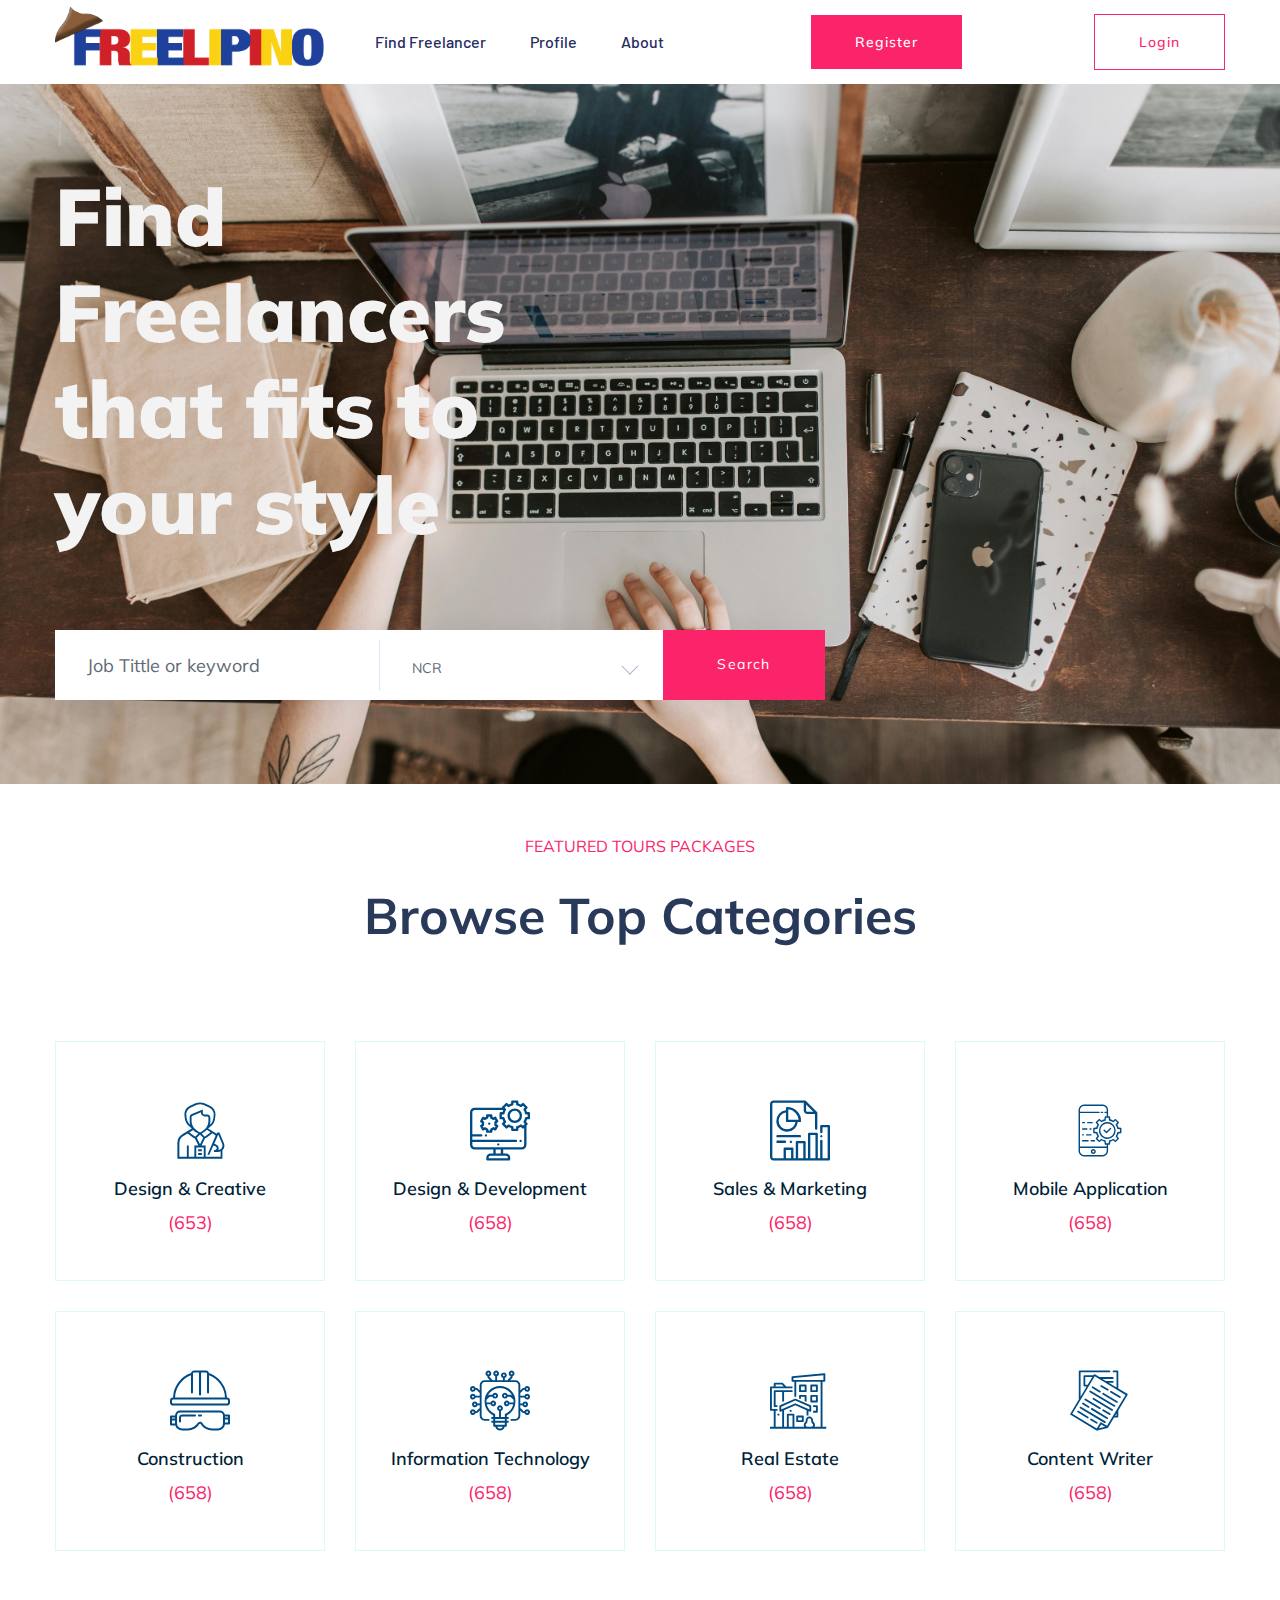
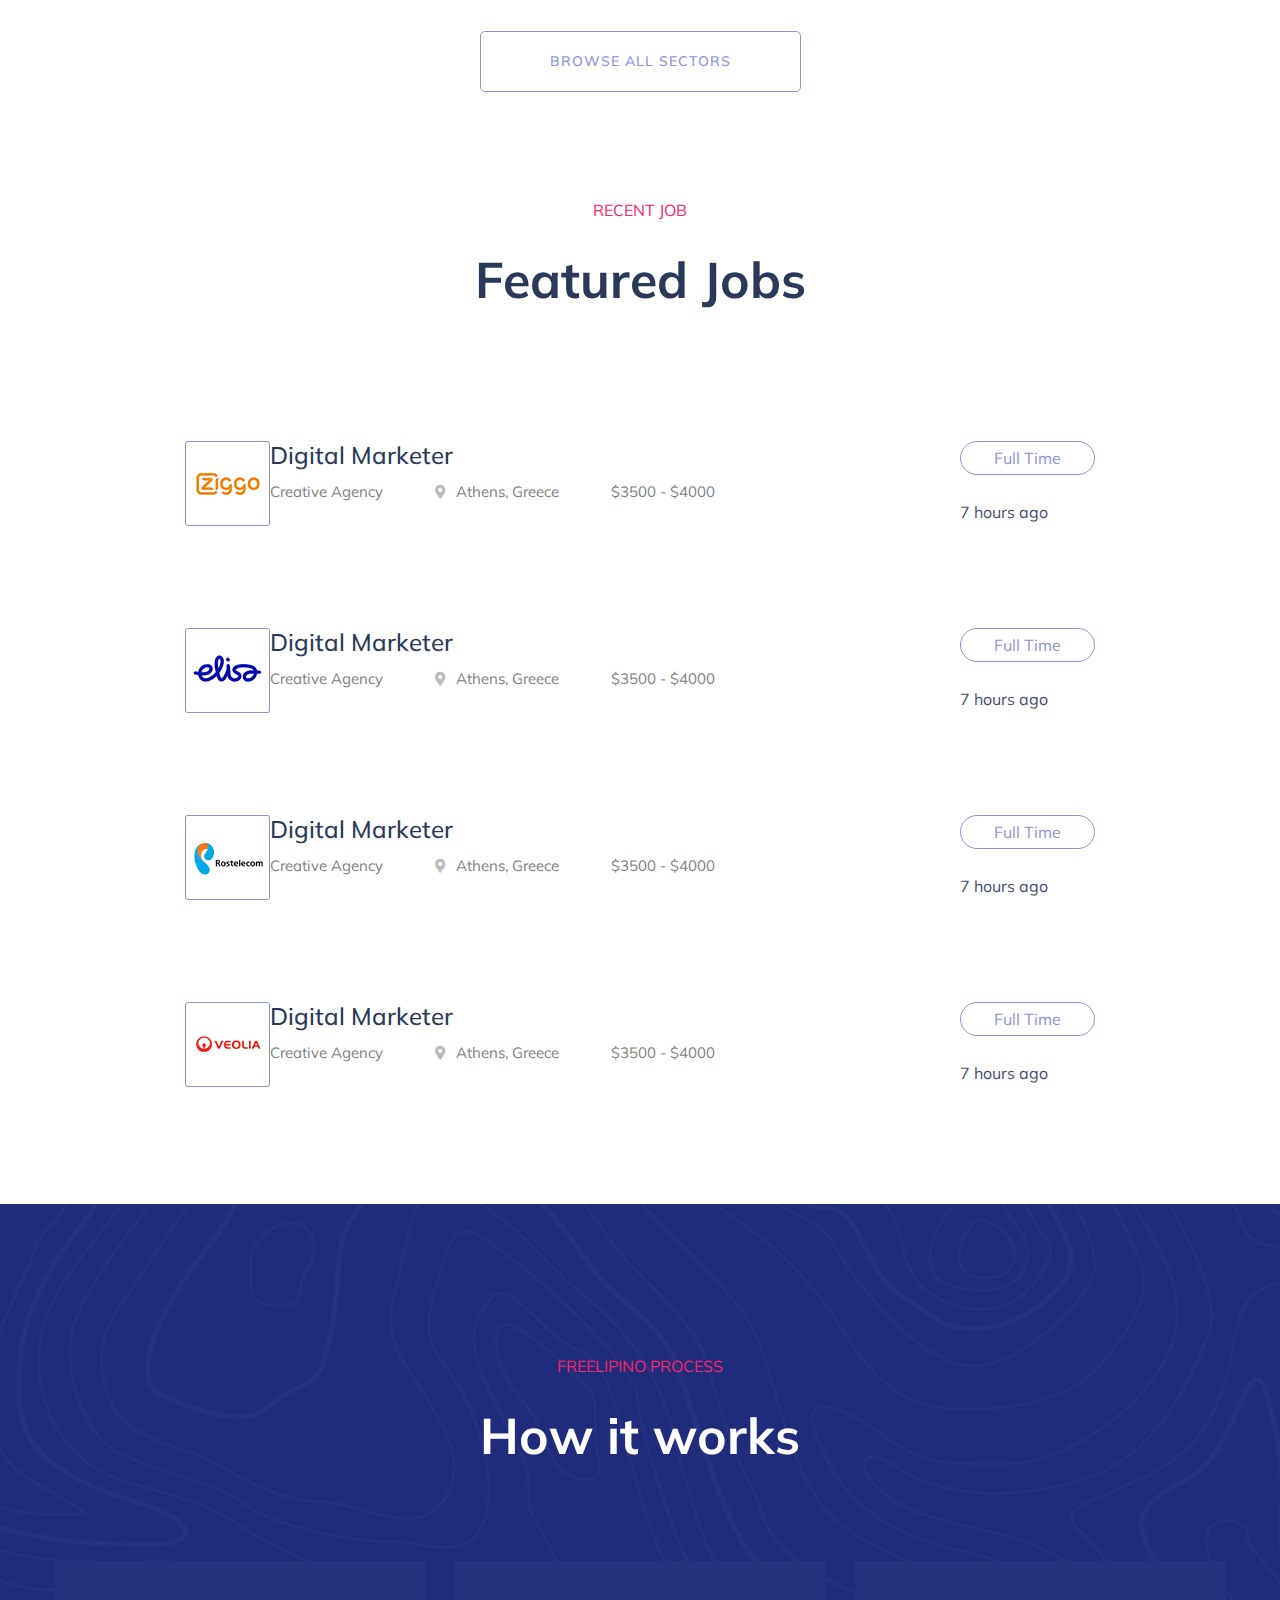
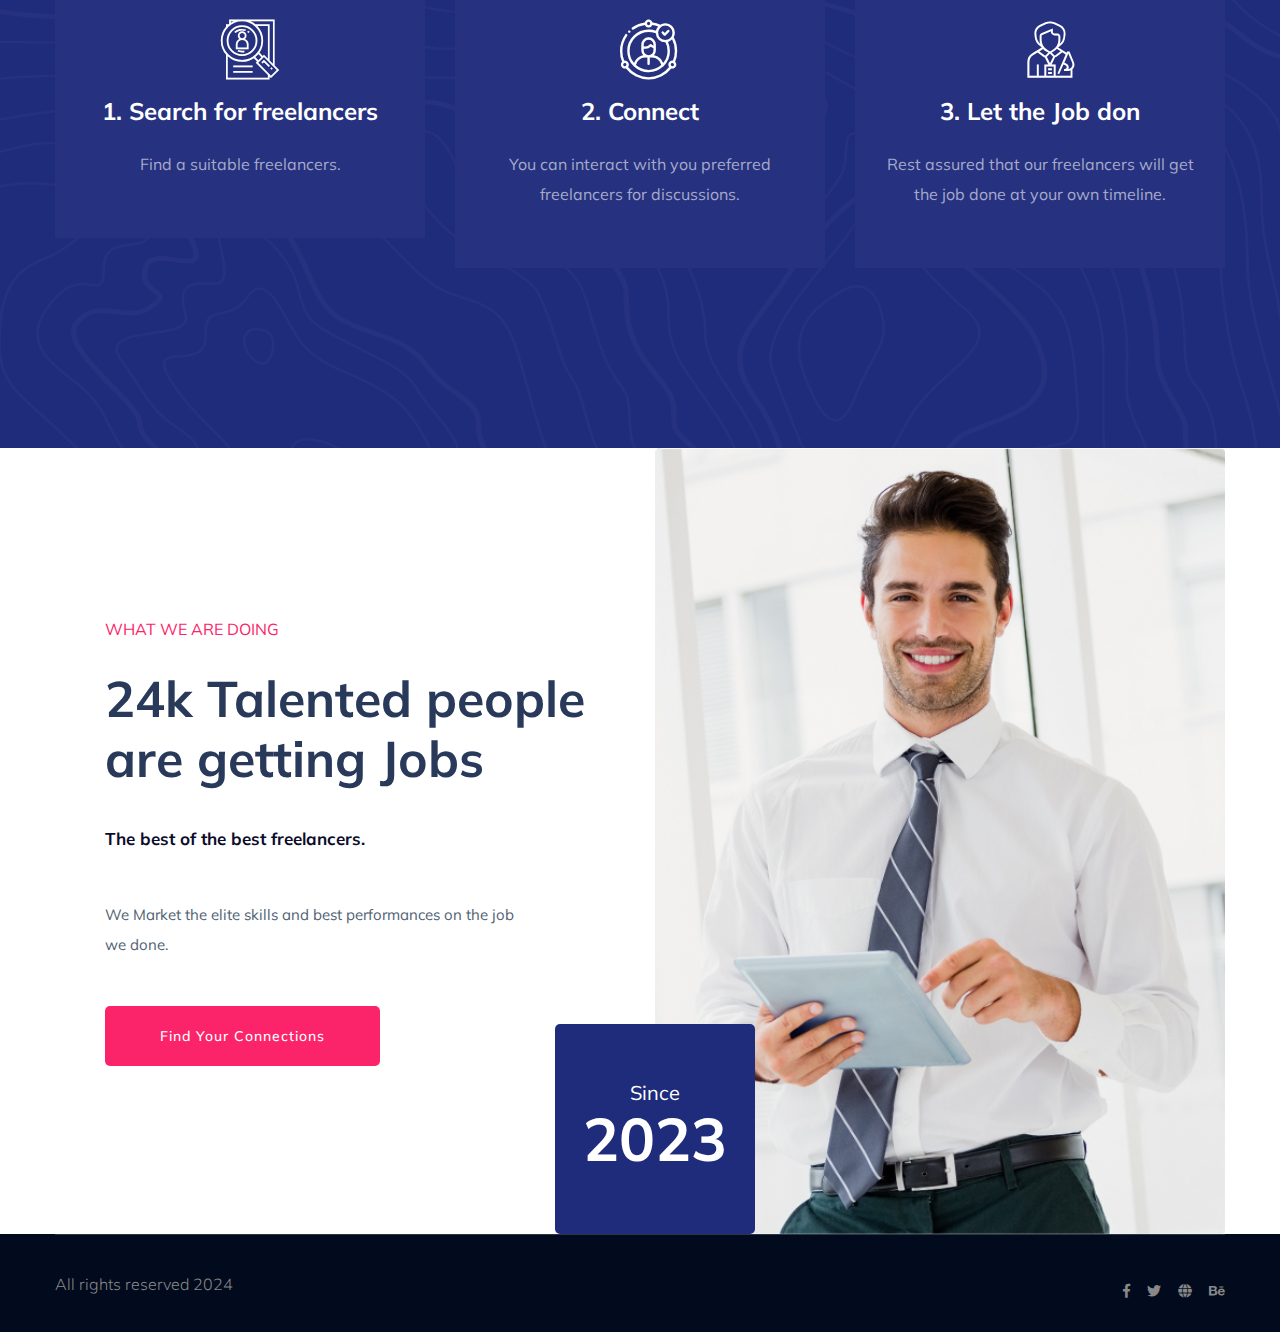
==== commit 13ca1a83: "Final push" ====
--- a/index.html
+++ b/index.html
@@ -63,8 +63,7 @@
                                         <ul id="navigation">
                                             <li><a href="finding.php">Find Freelancer </a></li>
                                             <li><a href="profile.php">Profile</a></li>
-                                            <li><a href="about.php">About</a></li>
-                                            <li><a href="contact.html">Contact</a></li>
+                                            <li><a href="about.html">About</a></li>
                                         </ul>
                                     </nav>
                                 </div>
--- a/assets/css/nice-select.css
+++ b/assets/css/nice-select.css
@@ -7,7 +7,6 @@
   clear: both;
   cursor: pointer;
   display: block;
-  float: left;
   font-family: inherit;
   font-size: 14px;
   font-weight: normal;
--- a/assets/css/style.css
+++ b/assets/css/style.css
@@ -165,7 +165,7 @@
         color:#635c5c
     }
     a:hover{
-        color:#fff
+        color:#635c5c
     }
     a:focus,a:hover,.portfolio-cat a:hover,.footer -menu li a:hover{
         text-decoration:none
@@ -173,6 +173,9 @@
     a,button{
         color:#fff;
         outline:medium none
+    }
+    .page-no{
+        color:#3498db;
     }
     button:focus,input:focus,input:focus,textarea,textarea:focus{
         outline:0
@@ -1715,8 +1718,8 @@
     }
     @media only screen and (min-width: 1200px) and (max-width: 1600px){
         .section-pad-t30{
-            padding-top:195px;
-            padding-bottom:195px
+            padding-top:50px;
+            padding-bottom:50px
         }
     }
     @media only screen and (min-width: 992px) and (max-width: 1199px){
@@ -1744,13 +1747,13 @@
         }
     }
     .feature-padding{
-        padding-top:195px;
-        padding-bottom:130px
+        padding-top:50px;
+        padding-bottom:50px
     }
     @media only screen and (min-width: 992px) and (max-width: 1199px){
         .feature-padding{
-            padding-top:195px;
-            padding-bottom:130px
+            padding-top:50px;
+            padding-bottom:50px
         }
     }
     @media only screen and (min-width: 768px) and (max-width: 991px){
@@ -4792,7 +4795,6 @@
         box-shadow:0px 6px 29px 0px rgba(36,43,94,0.08);
         display:flex;
         flex-wrap:wrap;
-        justify-content:space-between
     }
     form.search-box .input-form{
         width:45%;
@@ -5404,7 +5406,6 @@
     .single-job-items .company-img img{
         overflow:hidden;
         float:left;
-        margin-right:32px;
         z-index:999
     }
     @media (max-width: 767px){
